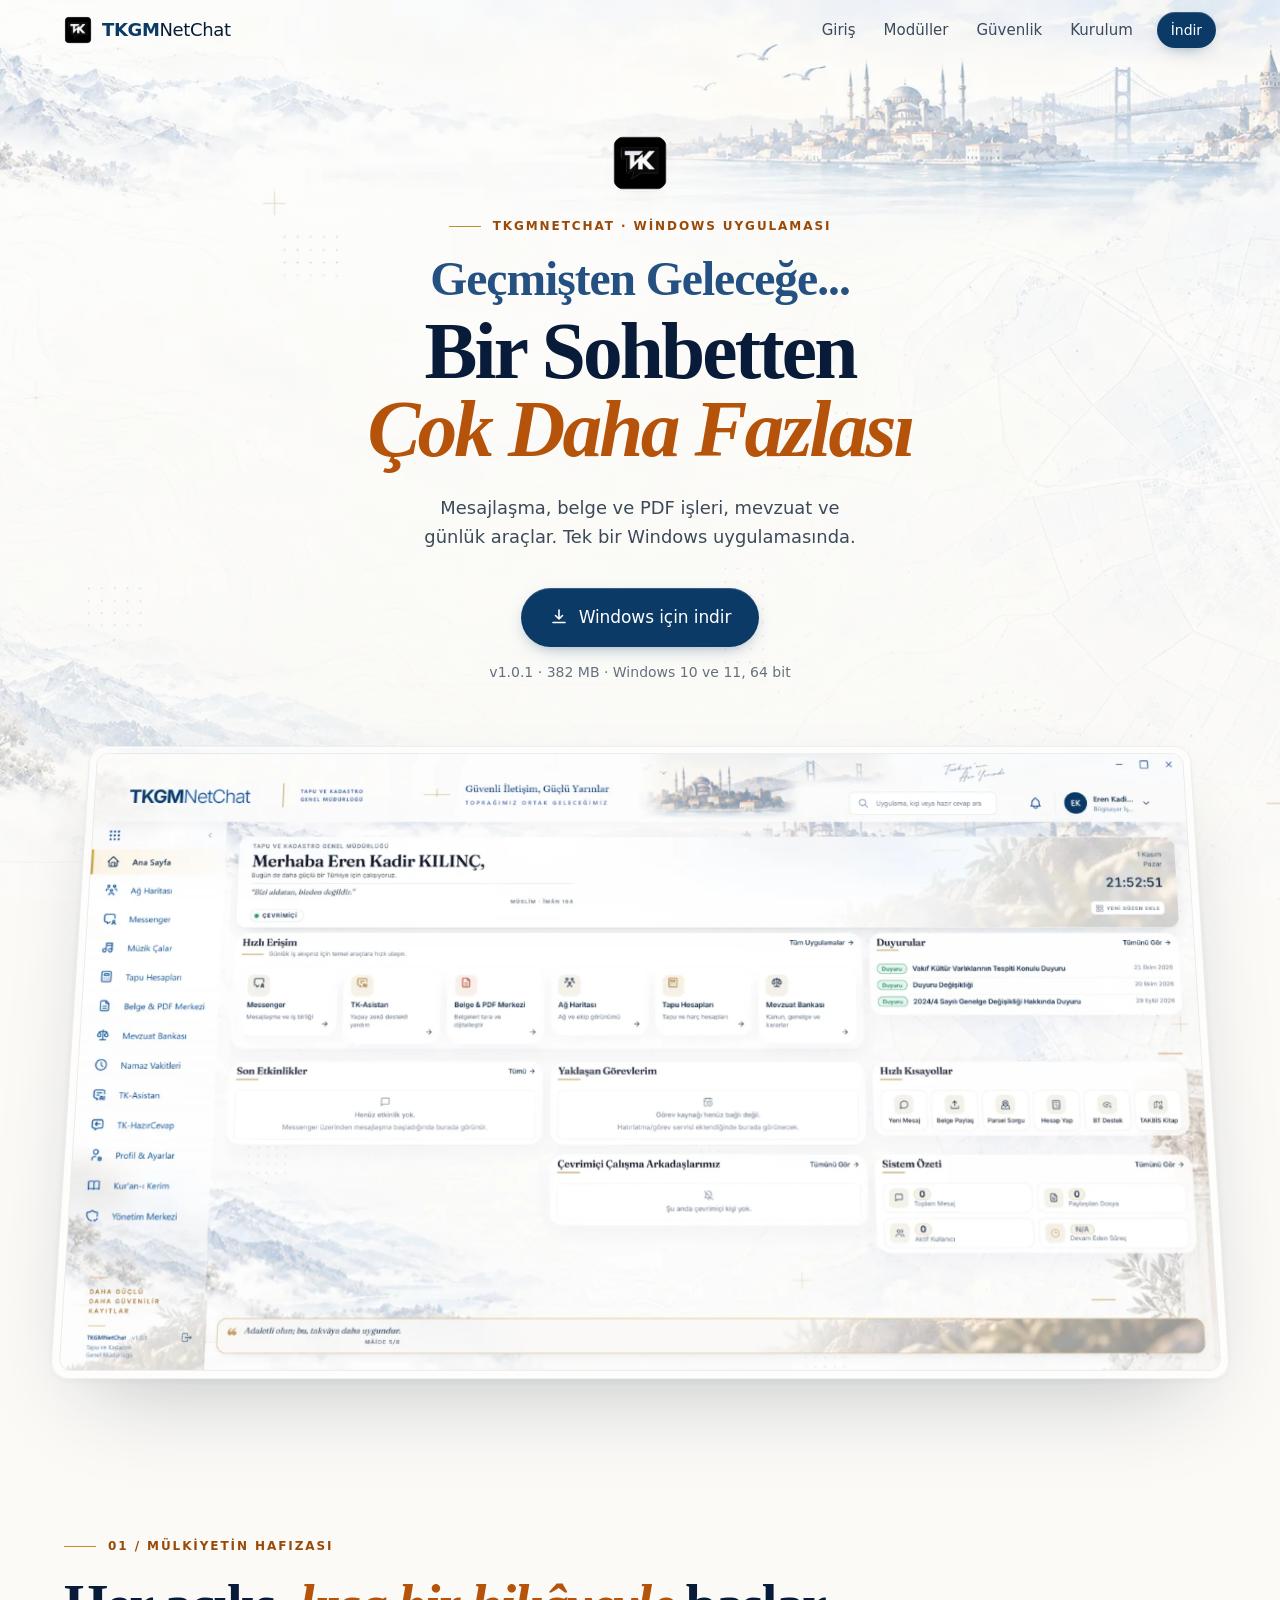
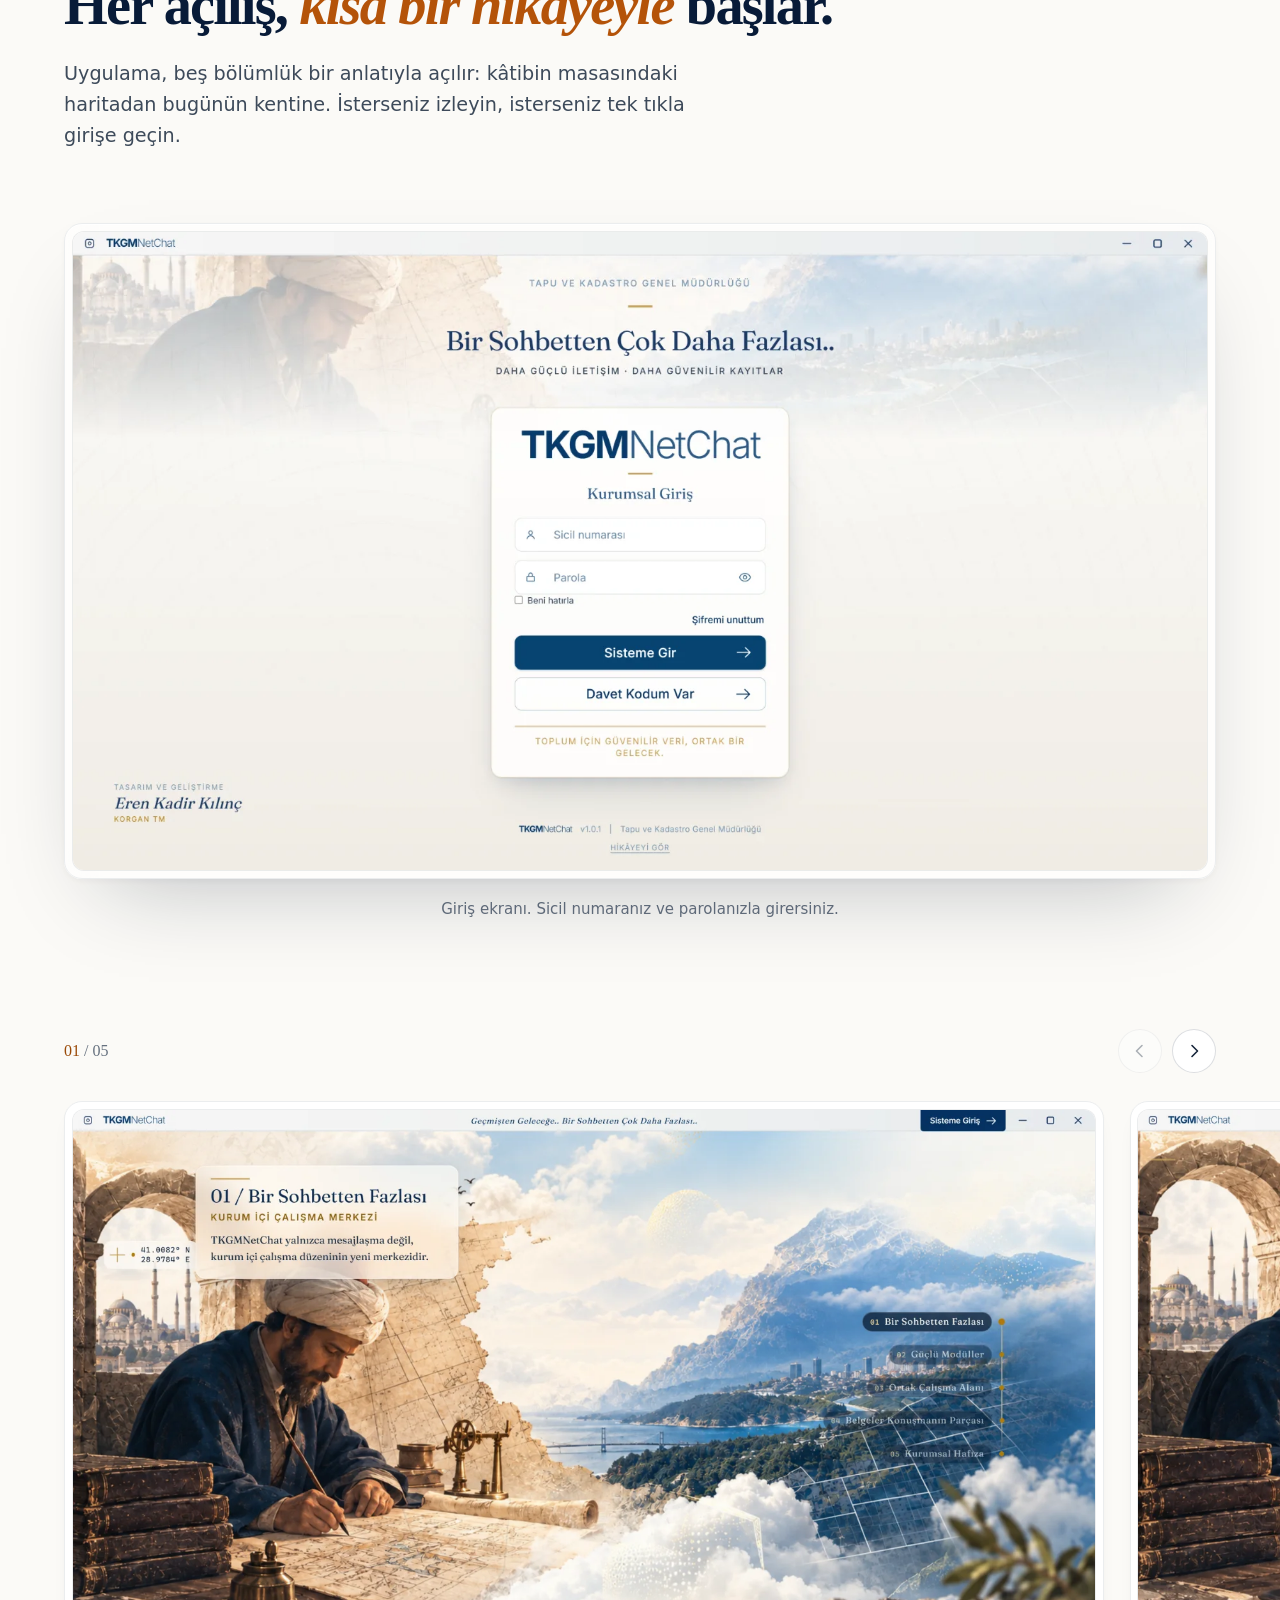
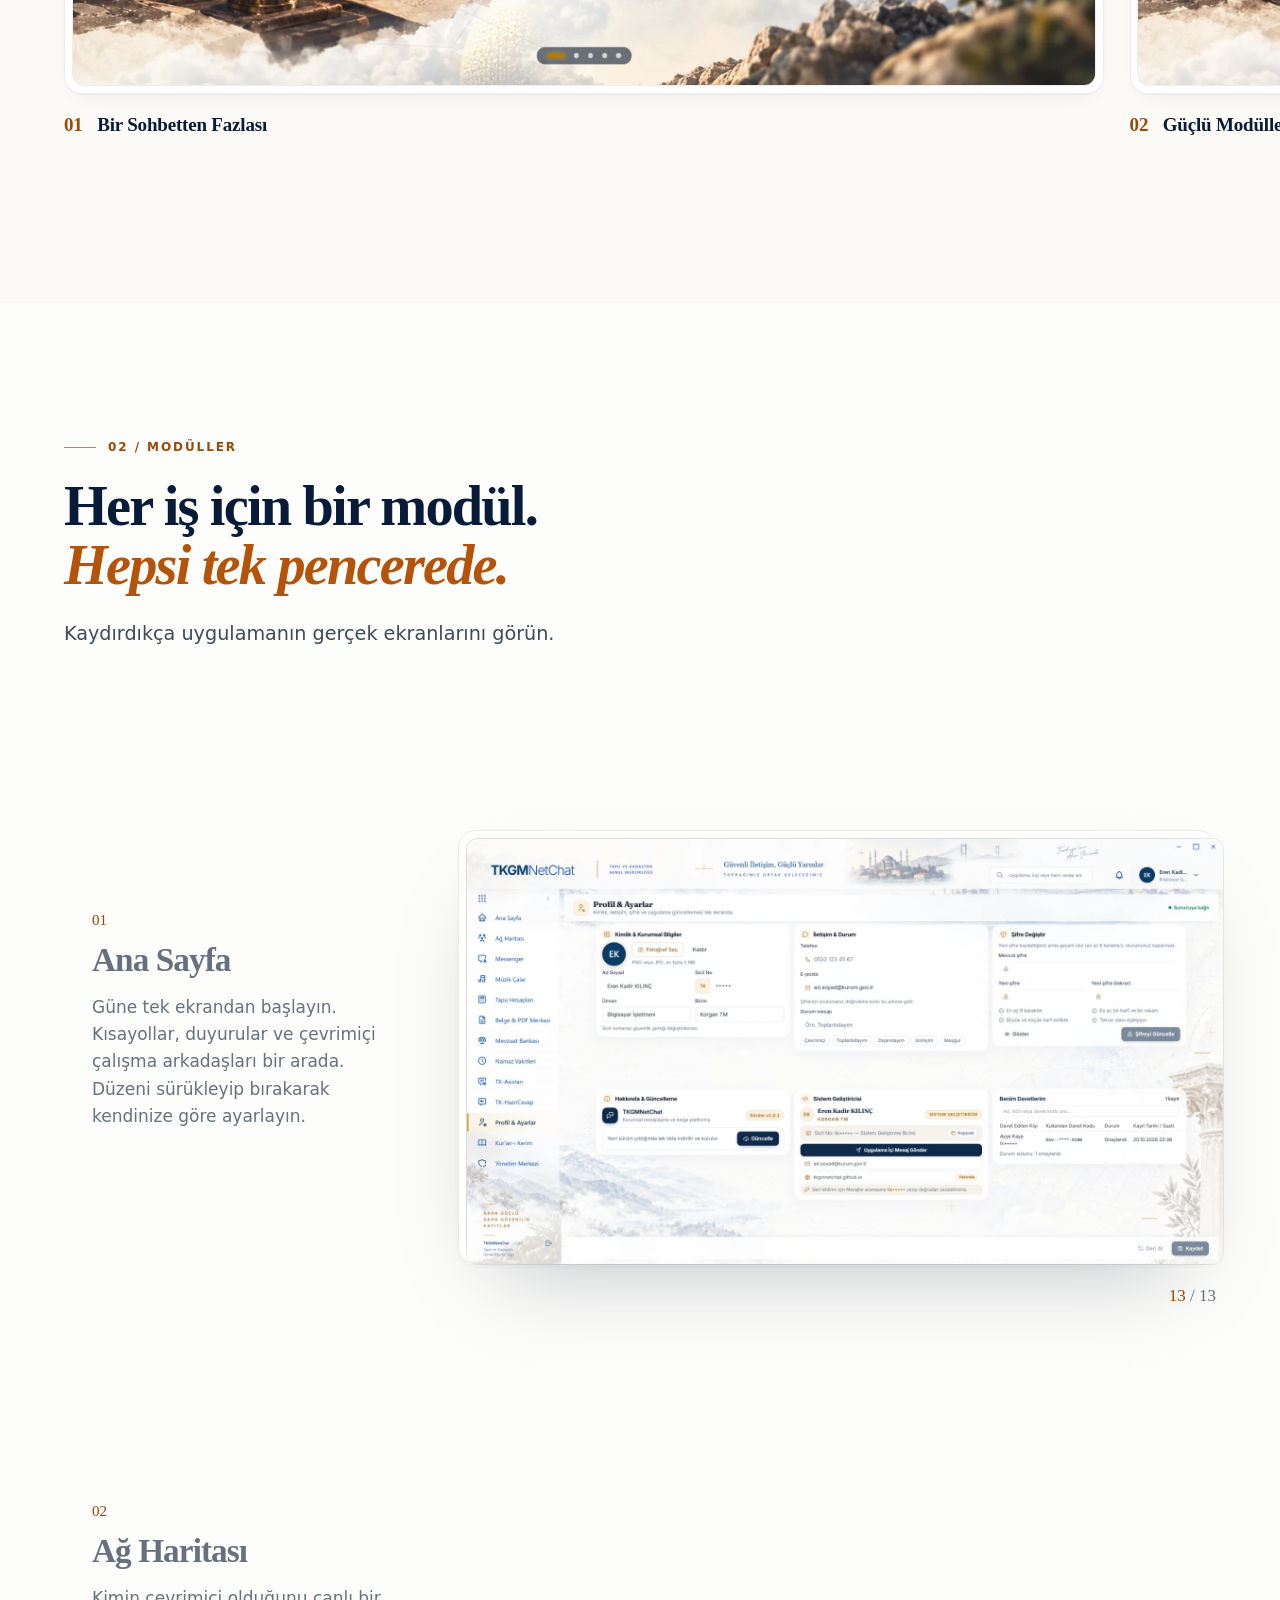
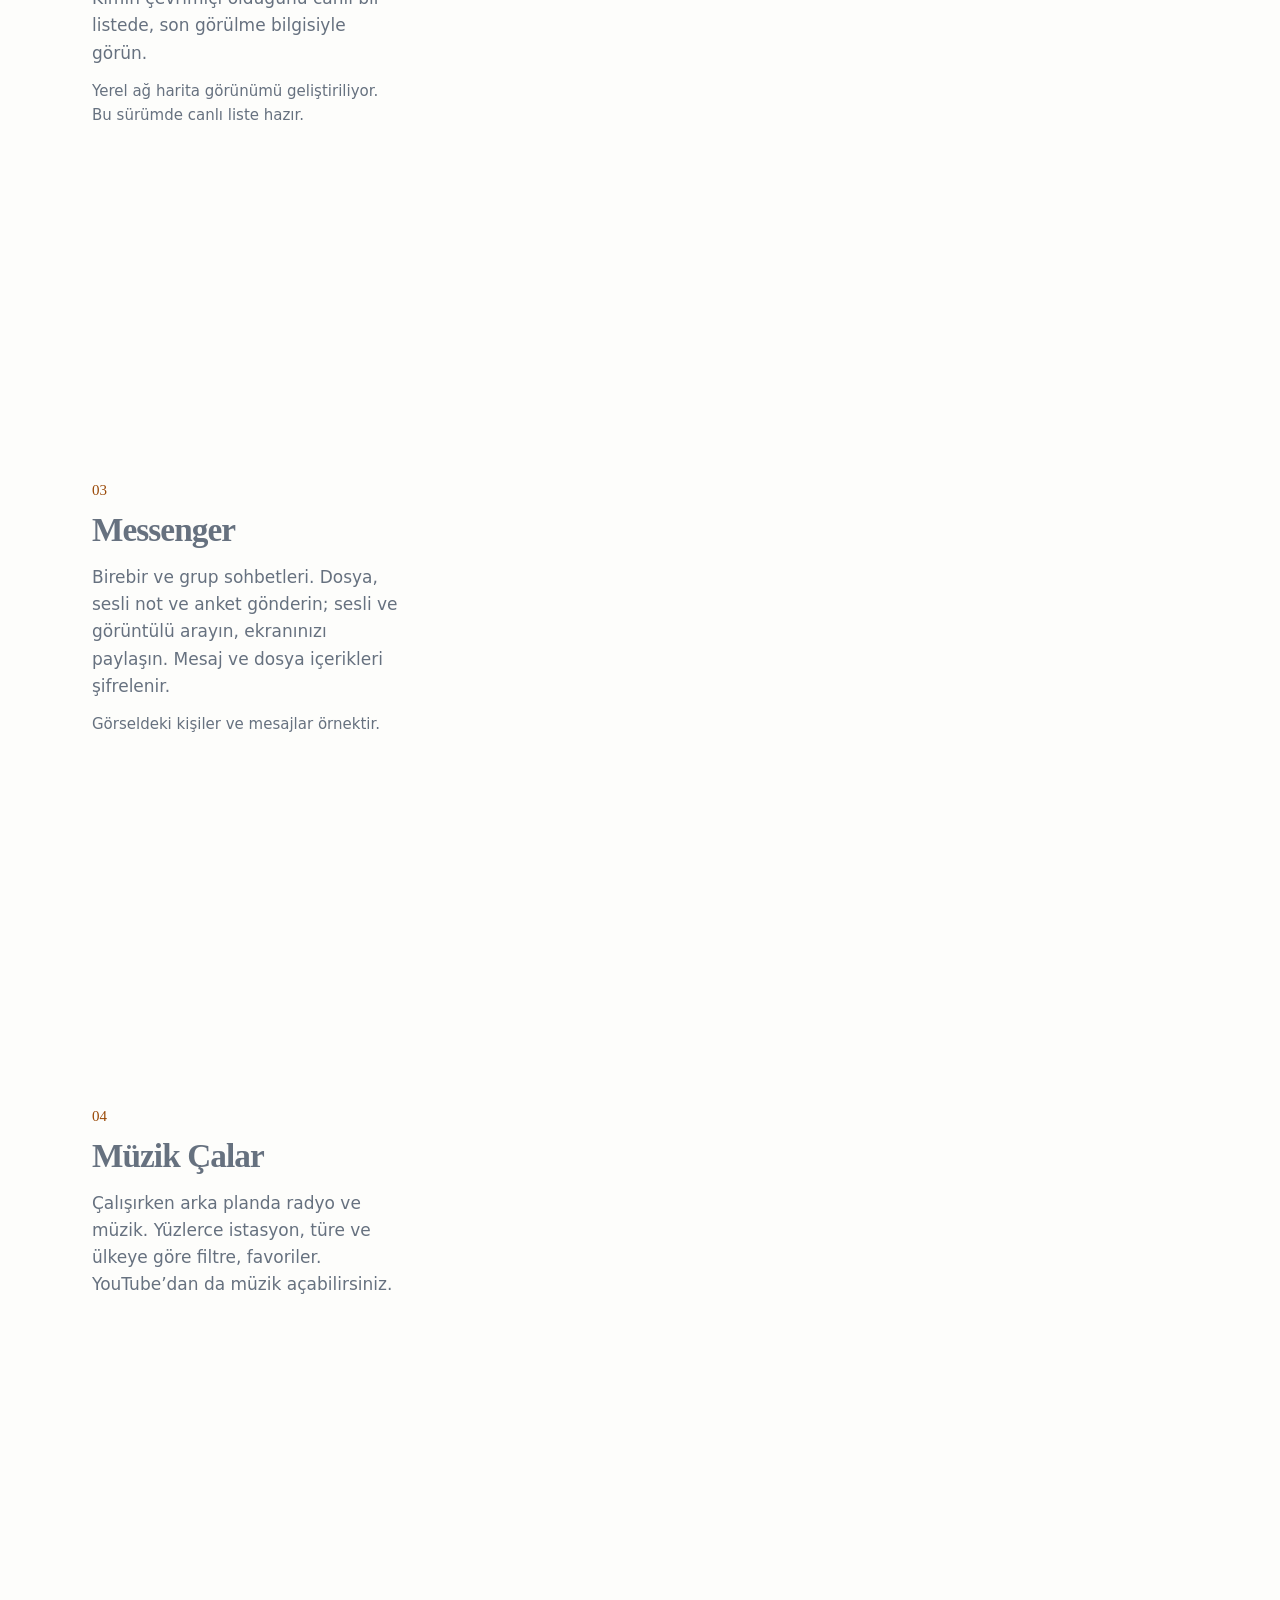
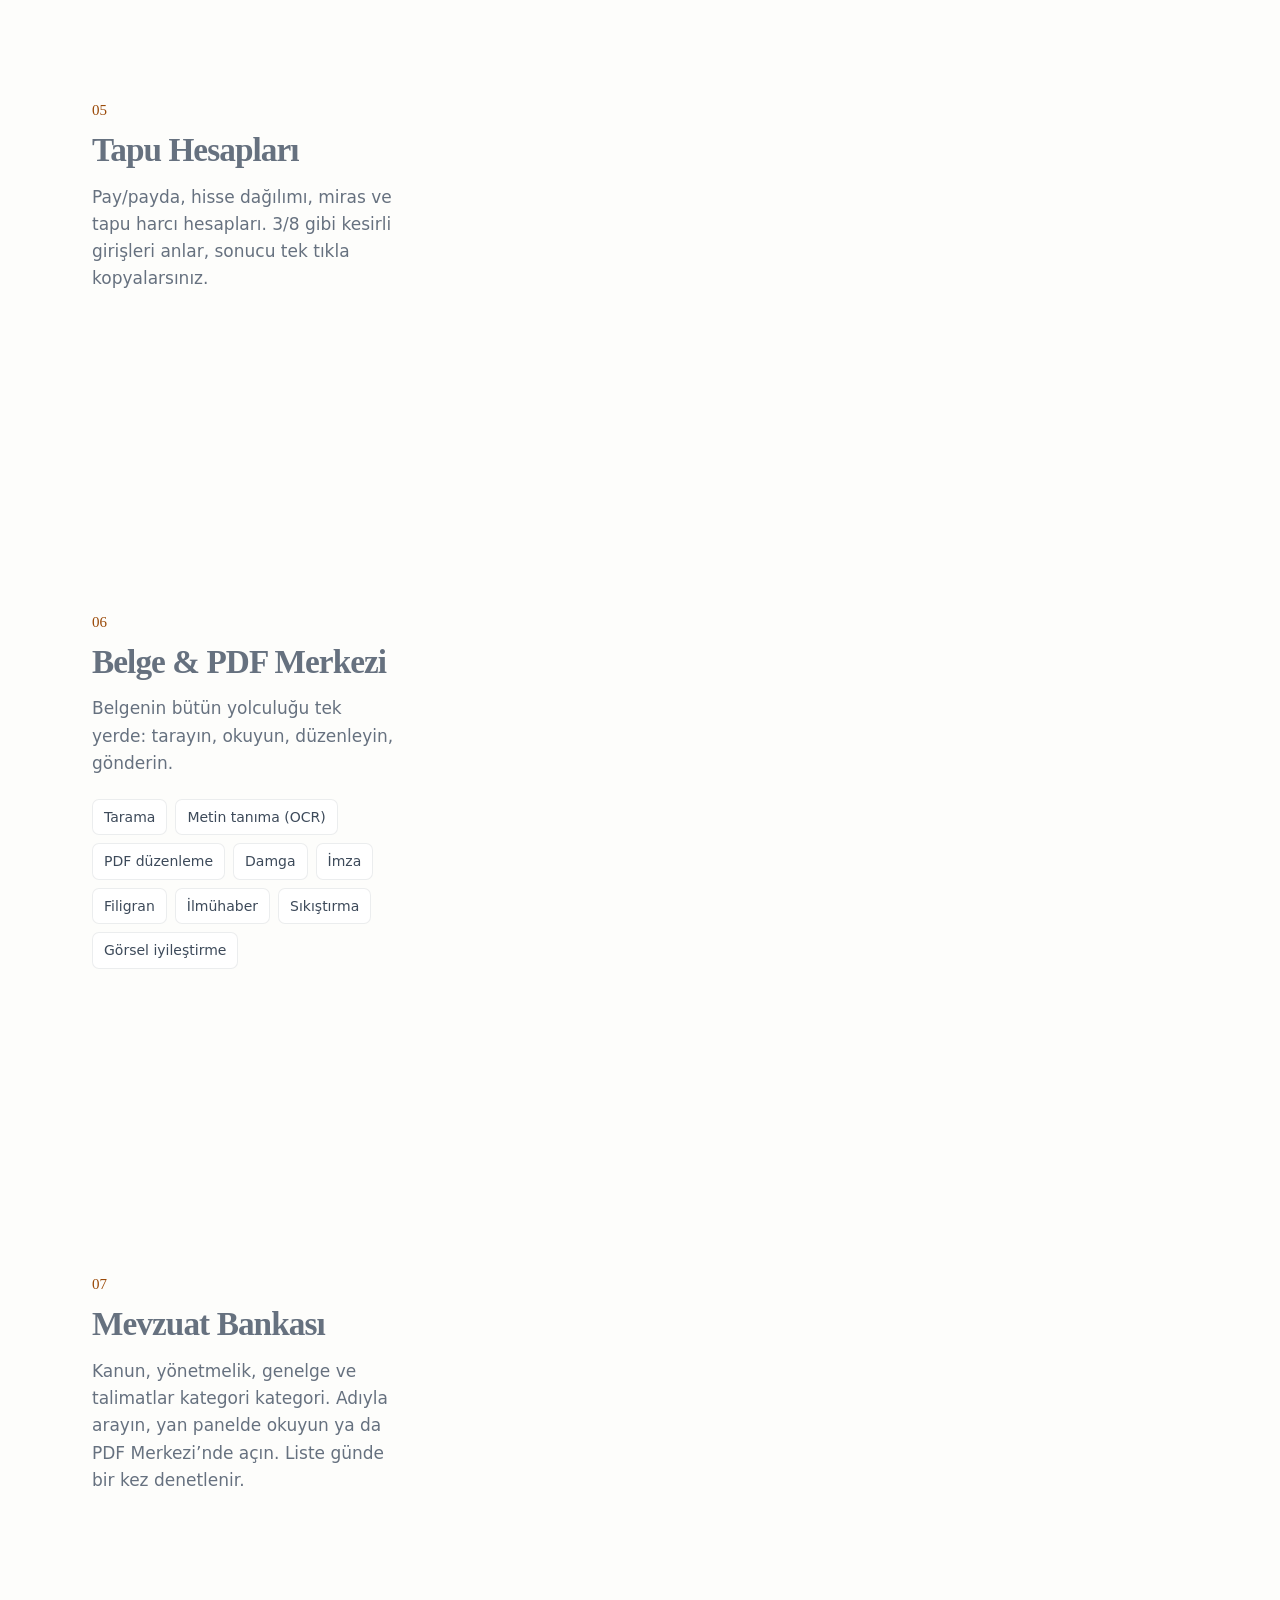
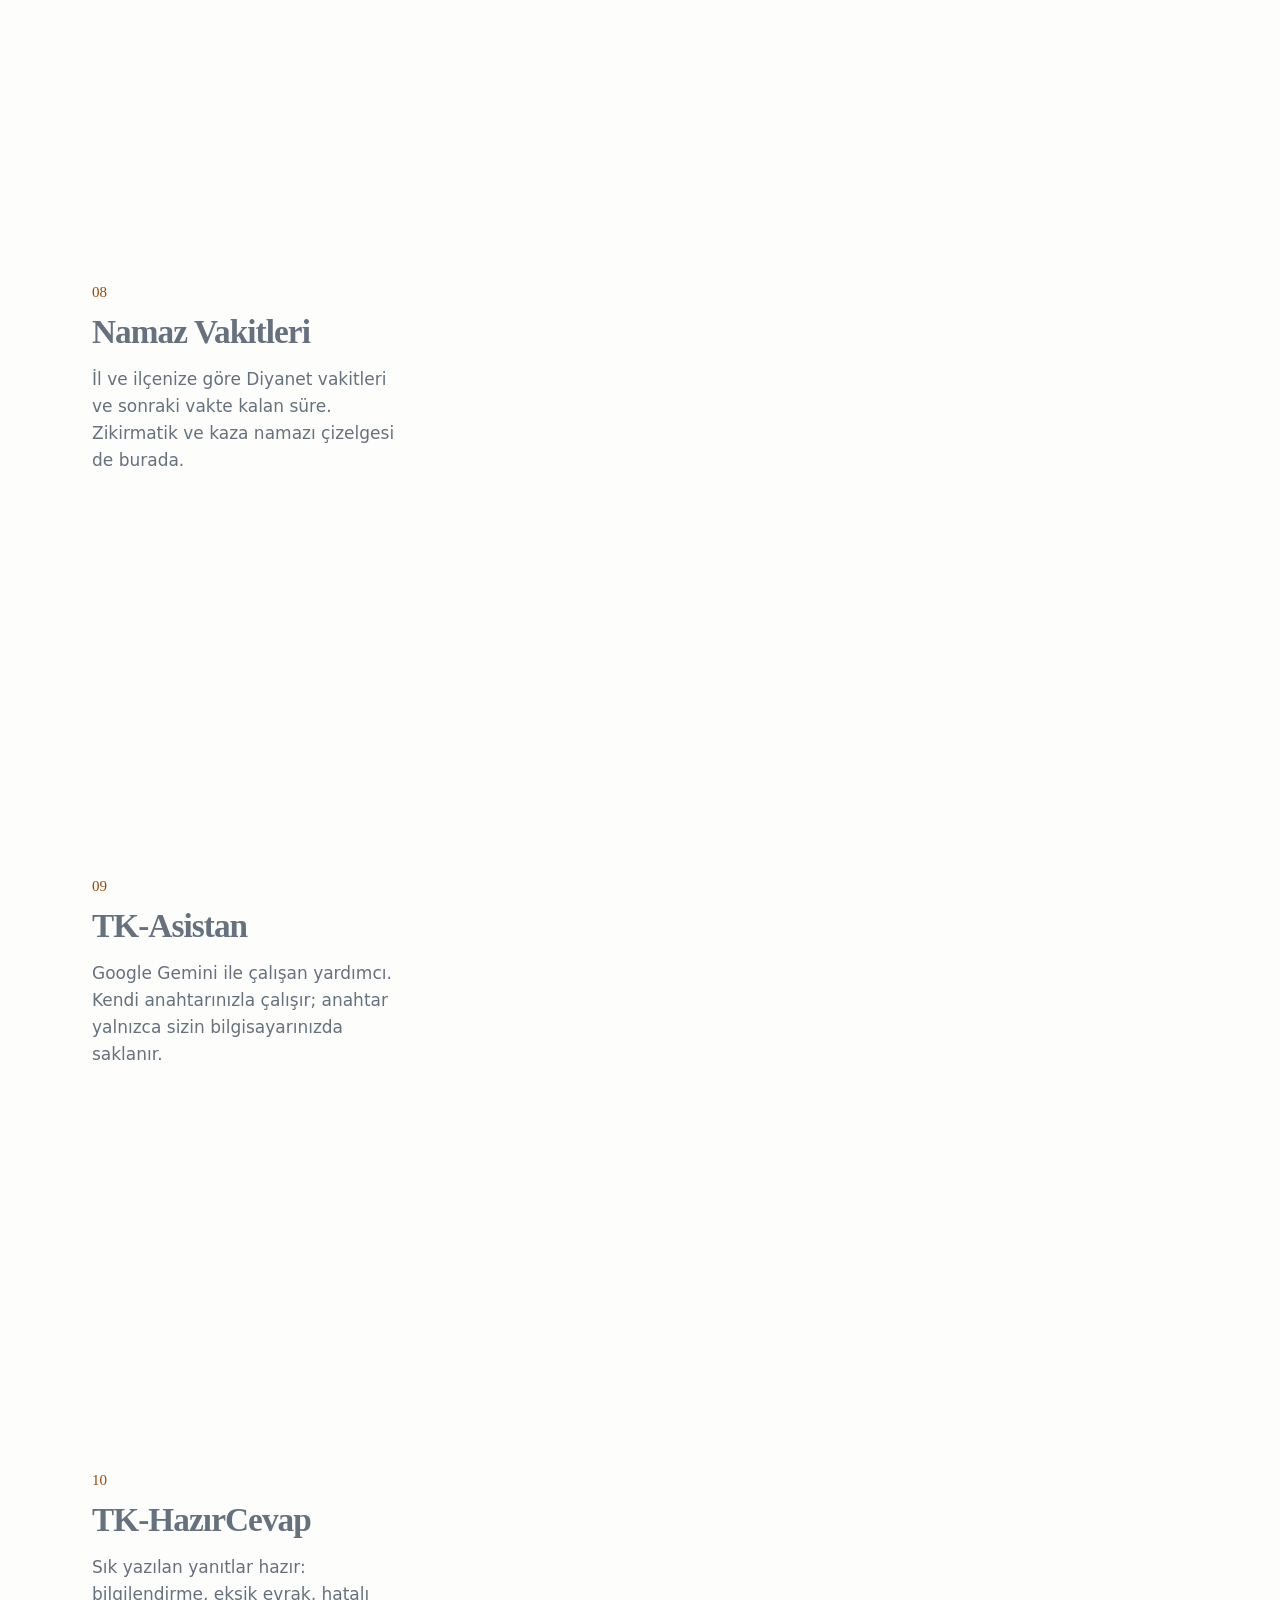
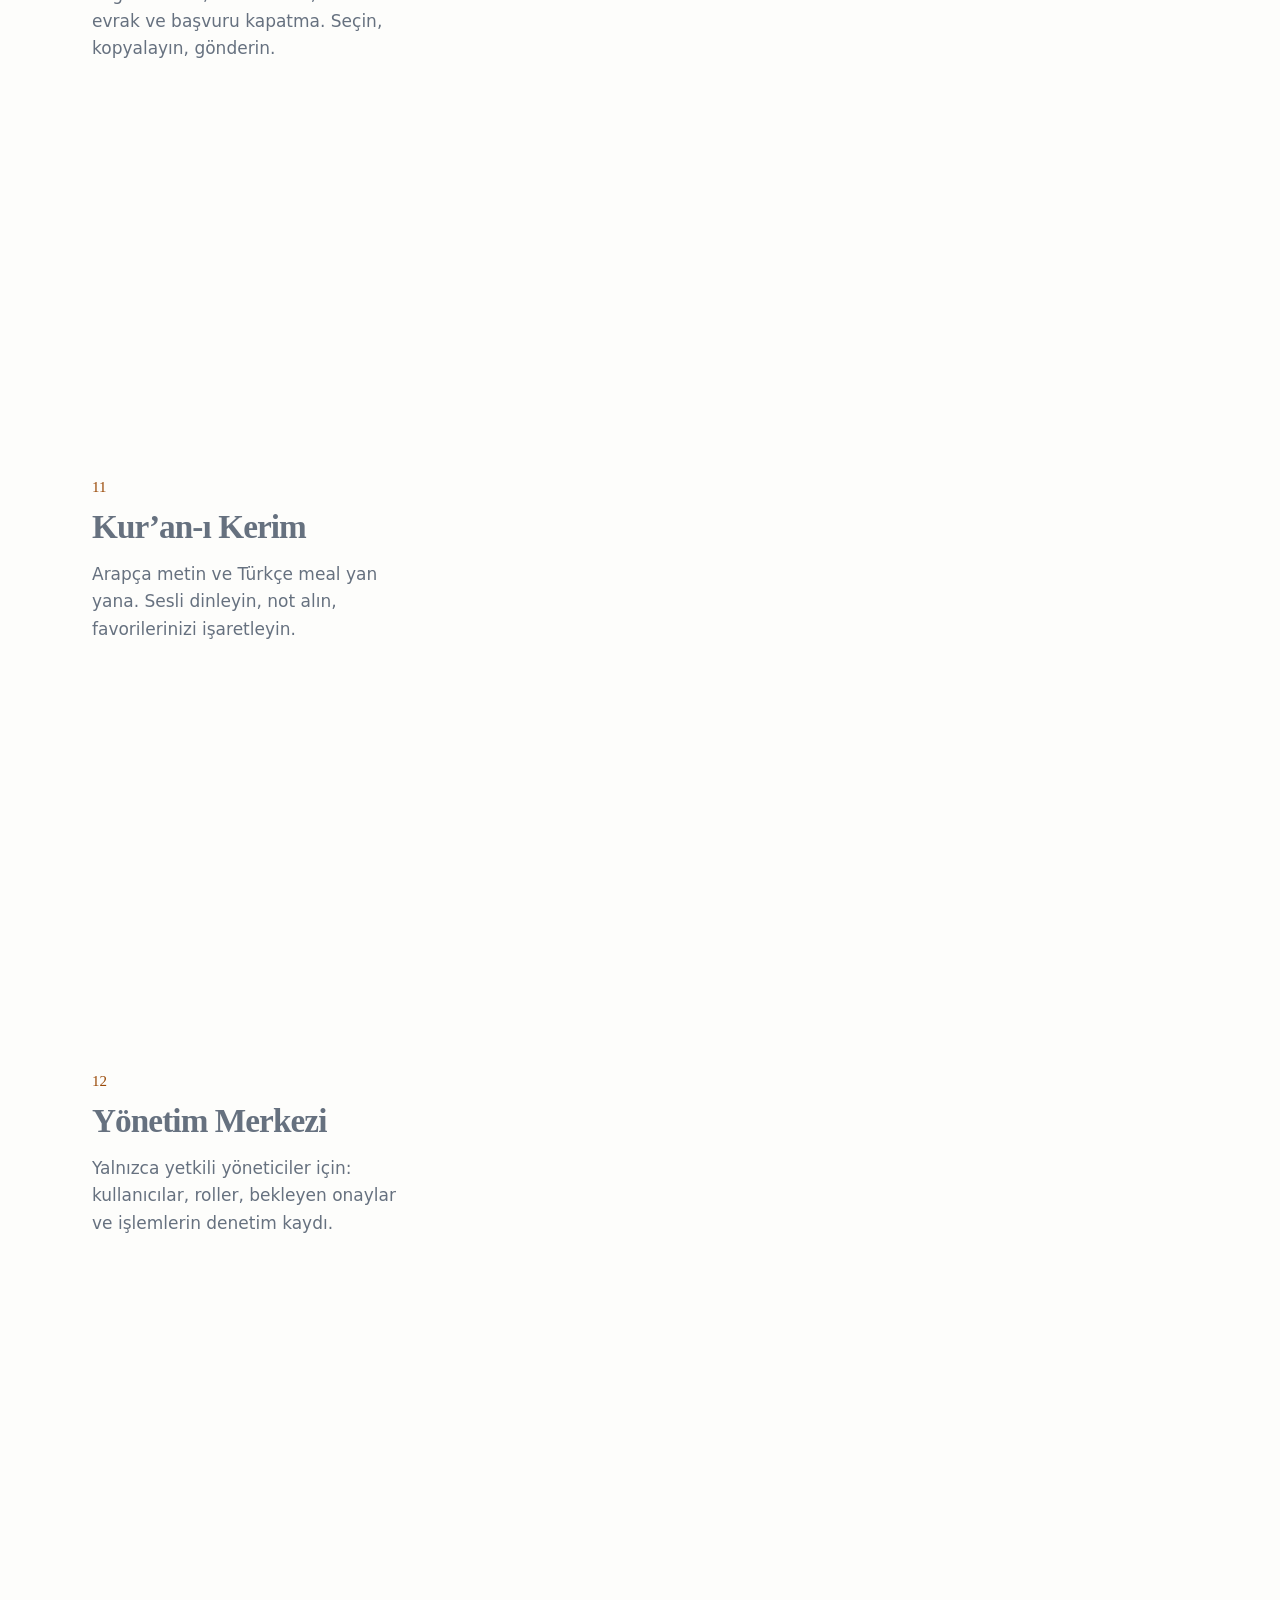
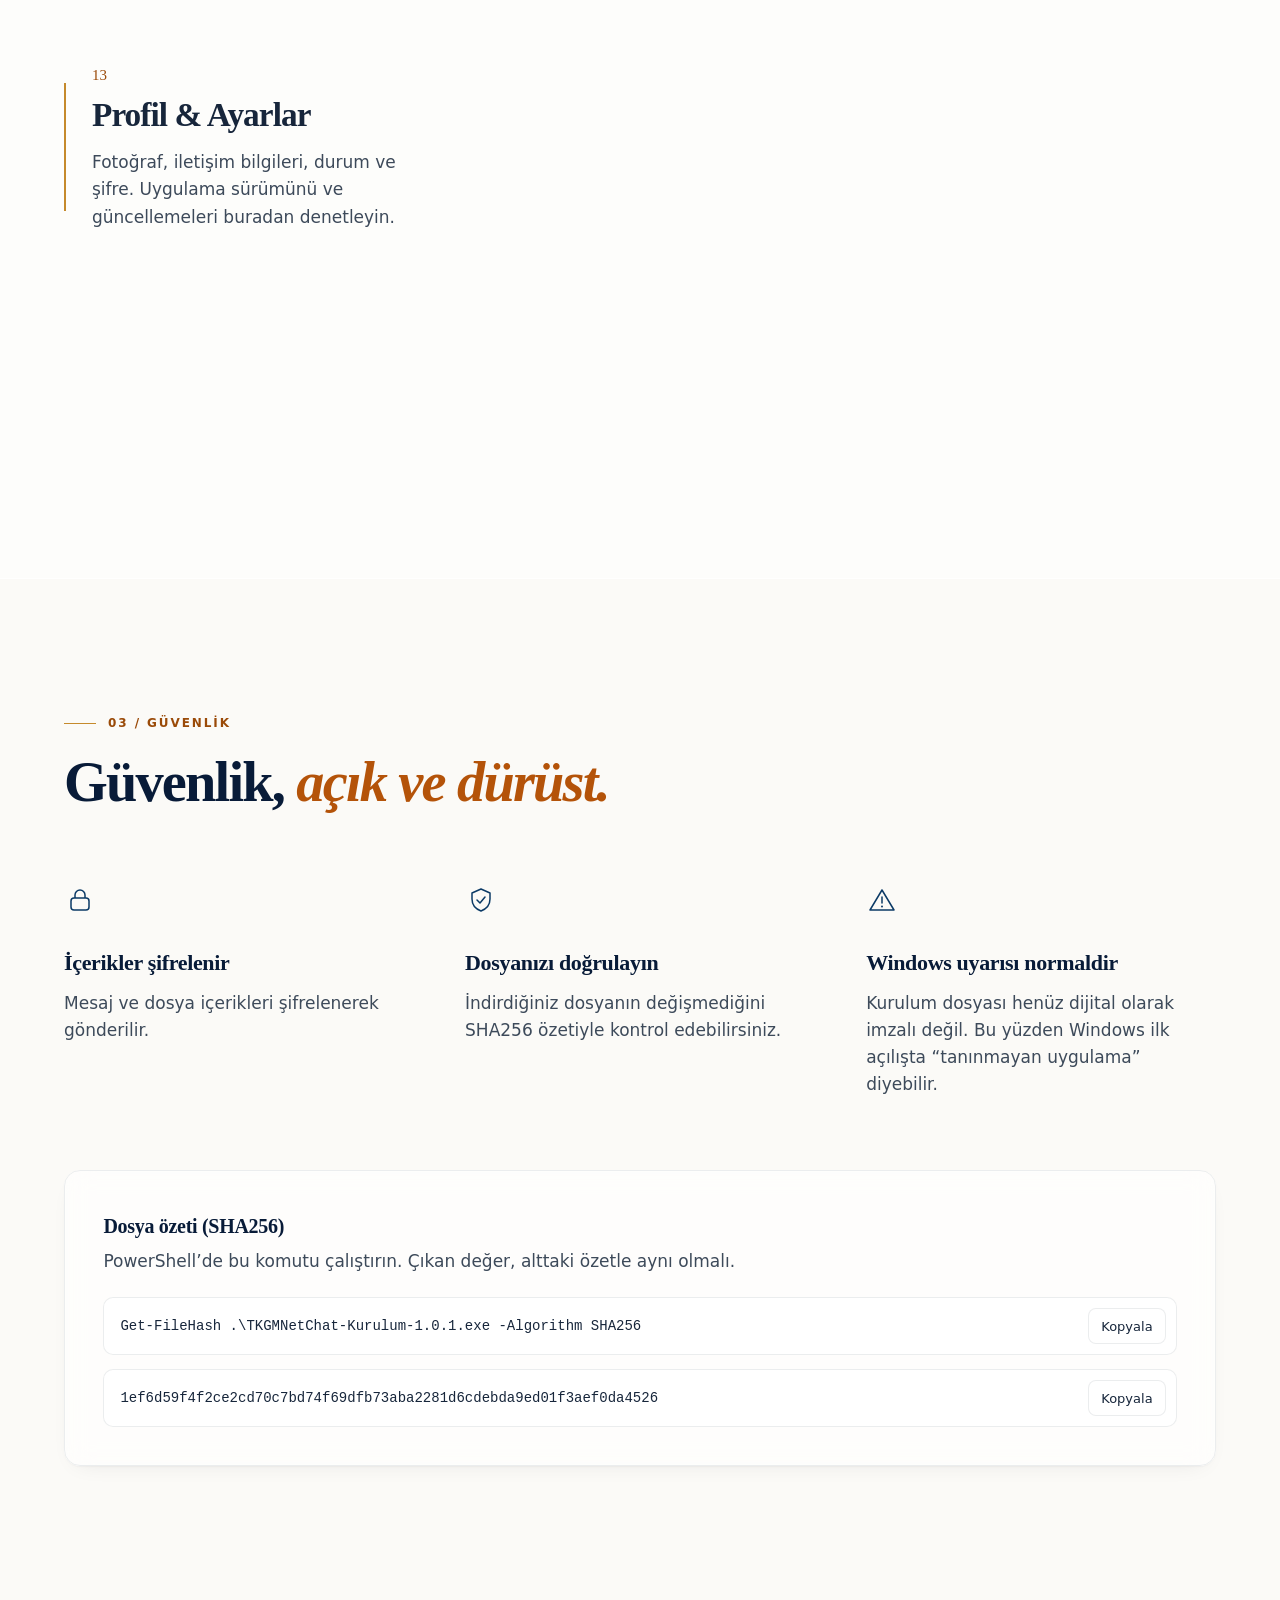
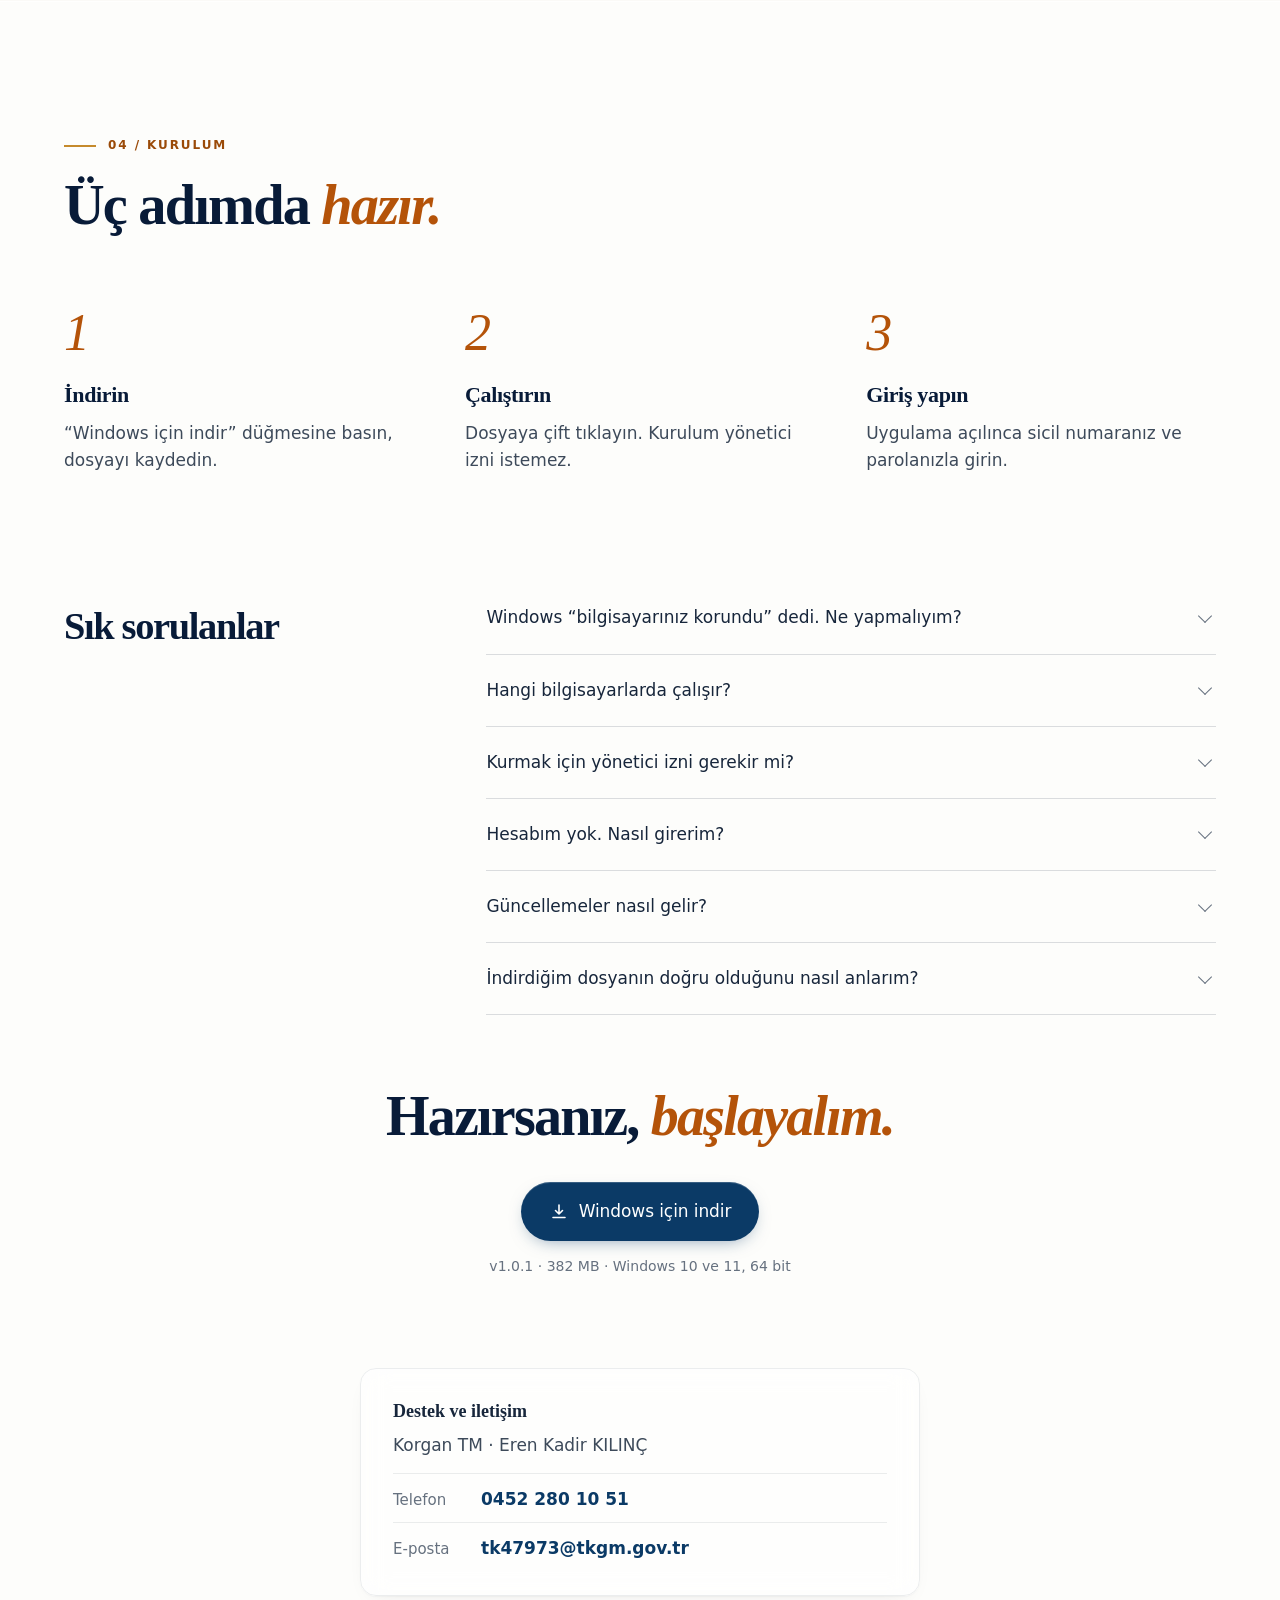
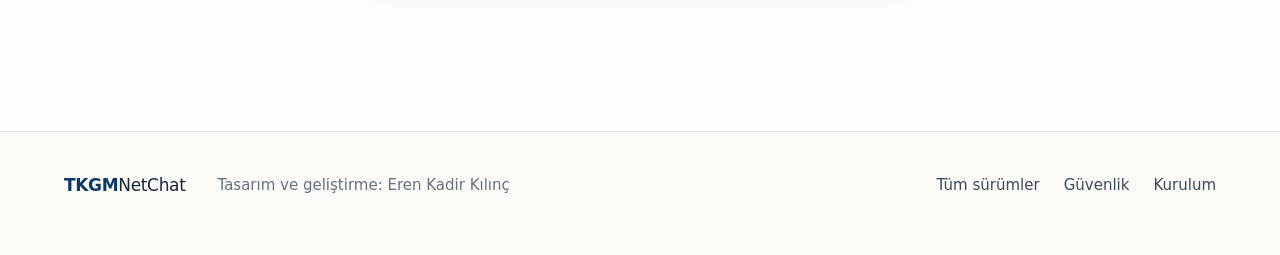
==== index.html @ 40b88f18 "Destek ve iletisim bilgileri eklendi Co-Authored-By: Claude Opus 5.5 <noreply@anthropic.com>" ====
<!doctype html>
<html lang="tr">
<head>
  <meta charset="utf-8">
  <meta name="viewport" content="width=device-width, initial-scale=1">
  <title>TKGMNetChat — Bir Sohbetten Çok Daha Fazlası</title>
  <meta name="description" content="TKGMNetChat: kurum içi mesajlaşma, belge ve PDF işleri, mevzuat ve günlük araçlar tek bir Windows uygulamasında.">
  <meta name="theme-color" content="#fbfaf7">
  <link rel="canonical" href="https://tkgmnetchat.github.io/">
  <link rel="icon" type="image/png" sizes="32x32" href="assets/favicon-32.png">
  <link rel="apple-touch-icon" href="assets/apple-touch-icon.png">
  <meta property="og:type" content="website">
  <meta property="og:locale" content="tr_TR">
  <meta property="og:title" content="TKGMNetChat">
  <meta property="og:description" content="Bir sohbetten çok daha fazlası. Windows için indirin.">
  <meta property="og:image" content="https://tkgmnetchat.github.io/assets/shots/ana-sayfa-1600.webp">
  <link rel="preload" as="image" type="image/webp" href="assets/shots/ana-sayfa-1600.webp" imagesrcset="assets/shots/ana-sayfa-960.webp 960w, assets/shots/ana-sayfa-1600.webp 1600w, assets/shots/ana-sayfa-2400.webp 2400w" imagesizes="(min-width: 1320px) 1240px, 92vw" fetchpriority="high">
  <style>
/* TKGMNetChat tanıtım sitesi v3 — eski sitenin serif yazı dili + Theme B beyaz premium zemin; vurgu: kehribar (yalnız yazı, çizgi, numara; asla dolgu). */


:root {
  --bg: #fbfaf7;
  --bg-tint: rgba(255, 255, 255, 0.5);
  --paper: 251, 250, 247;
  --surface: #ffffff;
  --glass: rgba(255, 255, 255, 0.62);
  --glass-edge: rgba(255, 255, 255, 0.9);
  --ink: #17263b;
  --ink-deep: #081b38;
  --navy-soft: #245181;
  --ink-2: #3d4a5a;
  --ink-3: #66717f;
  --line: rgba(12, 26, 43, 0.08);
  --line-2: rgba(12, 26, 43, 0.14);
  --navy: #0b3a66;
  --navy-press: #082d50;
  --on-navy: #ffffff;
  --gold: #c58a2c;
  --gold-ink: #9a4a08;
  --accent: #b45309;
  --grid-line: rgba(11, 58, 102, 0.07);

  --font-display: 'Iowan Old Style', 'Palatino Linotype', Palatino, Georgia, 'Times New Roman', serif;
  --font-body: -apple-system, BlinkMacSystemFont, 'Segoe UI', system-ui, 'Helvetica Neue', Arial, sans-serif;
  --font-mono: ui-monospace, 'Cascadia Mono', Consolas, monospace;

  --r-window: 18px;
  --r-inner: 11px;
  --r-card: 16px;
  --r-ctl: 10px;

  --shadow-soft: 0 1px 2px rgba(12, 26, 43, 0.04), 0 8px 24px -14px rgba(12, 26, 43, 0.12);
  --shadow-window: 0 1px 0 var(--glass-edge) inset, 0 2px 6px rgba(12, 26, 43, 0.04), 0 40px 90px -40px rgba(12, 26, 43, 0.28);

  --ease-out: cubic-bezier(0.23, 1, 0.32, 1);
  --ease-in-out: cubic-bezier(0.77, 0, 0.175, 1);

  --wrap: 1240px;
  --gutter: clamp(16px, 5vw, 64px);
  --section-y: clamp(104px, 15vh, 200px);
}

*, *::before, *::after { box-sizing: border-box; }
html { -webkit-text-size-adjust: 100%; scroll-behavior: smooth; scroll-padding-top: 80px; }
body {
  margin: 0;
  background: var(--bg);
  color: var(--ink);
  font: 400 1.0625rem/1.6 var(--font-body);
  -webkit-font-smoothing: antialiased;
  text-rendering: optimizeLegibility;
  overflow-x: clip;
}
/* Theme B beyaz premium zemin: görünüme sabit katman; ortası boş kalır, metin üstünde okunur. */
body::before {
  content: ''; position: fixed; inset: 0; z-index: -1; pointer-events: none;
  background:
    linear-gradient(180deg, rgba(var(--paper), 0.28) 0%, rgba(var(--paper), 0.5) 55%, rgba(var(--paper), 0.72) 100%),
    url(assets/zemin-1672.webp) center top / cover no-repeat;
}
@media (max-width: 900px) {
  body::before { background: linear-gradient(180deg, rgba(var(--paper), 0.35), rgba(var(--paper), 0.75)), url(assets/zemin-1100.webp) 62% top / cover no-repeat; }
}
img { display: block; max-width: 100%; height: auto; }
a { color: inherit; }
h1, h2, h3, p { margin: 0; }
:focus-visible { outline: 2px solid var(--gold); outline-offset: 3px; border-radius: 6px; }

.skip { position: absolute; left: 16px; top: -60px; z-index: 100; background: var(--surface); color: var(--ink); padding: 10px 14px; border-radius: var(--r-ctl); box-shadow: var(--shadow-soft); }
.skip:focus { top: 12px; }

.wrap { width: min(100% - 2 * var(--gutter), var(--wrap)); margin-inline: auto; }
.wrap--wide { width: min(100% - 2 * var(--gutter), 1320px); }
/* Dar metin blokları kapsayıcının sol kenarına hizalanır; yalnız satır uzunluğu sınırlanır. */
.narrow > * { max-width: 780px; }

.wordmark { font-family: var(--font-body); font-weight: 300; letter-spacing: -0.02em; color: var(--ink-deep); }
.wordmark b { font-weight: 700; color: var(--navy); }

/* ---------- Nav (yüzen cam katman) ---------- */
.nav { position: fixed; inset: 0 0 auto; z-index: 50; transition: background-color 240ms ease, box-shadow 240ms ease; }
.nav.is-stuck { background: rgba(var(--paper), 0.72); backdrop-filter: blur(18px) saturate(170%); -webkit-backdrop-filter: blur(18px) saturate(170%); box-shadow: 0 1px 0 var(--line); }
.nav__in { width: min(100% - 2 * var(--gutter), var(--wrap)); margin-inline: auto; height: 60px; display: flex; align-items: center; gap: 24px; }
.nav__brand { display: inline-flex; align-items: center; gap: 10px; text-decoration: none; font-size: 1.125rem; }
.nav__brand img { width: 28px; height: 28px; border-radius: 7px; }
.nav__links { display: flex; gap: 28px; margin-left: auto; }
.nav__links a { text-decoration: none; font-size: 0.9375rem; color: var(--ink-2); transition: color 160ms ease; }
.nav__links a:hover { color: var(--ink); }

/* ---------- Düğmeler ---------- */
.btn {
  display: inline-flex; align-items: center; gap: 10px;
  background: var(--navy); color: var(--on-navy);
  text-decoration: none; font-weight: 500; letter-spacing: -0.005em;
  border-radius: 999px; padding: 10px 18px; font-size: 0.9375rem;
  box-shadow: 0 1px 0 rgba(255, 255, 255, 0.18) inset, 0 6px 18px -8px rgba(11, 58, 102, 0.55);
  transition: transform 140ms var(--ease-out), background-color 160ms ease;
}
.btn:active { transform: scale(0.97); background: var(--navy-press); }
.btn--sm { padding: 7px 14px; font-size: 0.875rem; }
.btn--lg { padding: 16px 28px; font-size: 1.0625rem; }
.btn__icon { width: 20px; height: 20px; }
@media (hover: hover) and (pointer: fine) { .btn:hover { background: var(--navy-press); } }

.cta { display: flex; flex-direction: column; align-items: center; gap: 14px; }
.cta__meta { font-size: 0.875rem; color: var(--ink-3); font-variant-numeric: tabular-nums; }

/* ---------- Hero ---------- */
.hero { position: relative; padding-top: clamp(104px, 15vh, 168px); text-align: center; isolation: isolate; }
.hero__mark { width: 56px; height: 56px; margin: 0 auto 26px; border-radius: 16px; box-shadow: var(--shadow-soft); }
.hero .eyebrow { justify-content: center; }
.hero__title { font-family: var(--font-display); font-weight: 600; font-size: clamp(2.75rem, 6.2vw, 5.5rem); line-height: 0.98; letter-spacing: -0.036em; color: var(--ink-deep); }
.hero__title > span { display: block; }
.hero__title-top { margin-bottom: 10px; font-size: 0.6em; letter-spacing: -0.022em; color: var(--navy-soft); }
.hero__title em, .h2 em, .final__title em { font-style: italic; color: var(--accent); }
.hero__sub { margin: 26px auto 36px; max-width: 36rem; color: var(--ink-2); font-size: clamp(1.0625rem, 1.4vw, 1.1875rem); text-wrap: balance; }
.hero__stage { margin-top: clamp(48px, 7vh, 80px); perspective: 1600px; padding-bottom: var(--section-y); }


/* ---------- Pencere çerçevesi (ince cam) ---------- */
.frame {
  margin: 0; padding: clamp(5px, 0.6vw, 9px);
  border-radius: var(--r-window);
  background: var(--glass);
  border: 1px solid var(--glass-edge);
  outline: 1px solid var(--line); outline-offset: -1px;
  backdrop-filter: blur(16px) saturate(160%); -webkit-backdrop-filter: blur(16px) saturate(160%);
  box-shadow: var(--shadow-window);
}
.frame img { width: 100%; aspect-ratio: 16 / 9; object-fit: cover; border-radius: var(--r-inner); box-shadow: 0 0 0 1px var(--line); background: var(--bg-tint); }
.frame--hero { transform-origin: 50% 0; will-change: transform; }
.frame--flat { backdrop-filter: none; -webkit-backdrop-filter: none; background: var(--surface); box-shadow: var(--shadow-soft); }

/* ---------- Bölümler ---------- */
.section { padding-block: var(--section-y); }
.section--tint { background: var(--bg-tint); box-shadow: 0 1px 0 rgba(255, 255, 255, 0.7) inset, 0 -1px 0 rgba(255, 255, 255, 0.7) inset; }
#giris { padding-top: 0; }
.eyebrow { font-size: 0.75rem; font-weight: 700; letter-spacing: 0.16em; text-transform: uppercase; color: var(--gold-ink); margin-bottom: 20px; display: flex; align-items: center; gap: 12px; }
.eyebrow::before { content: ''; width: 32px; height: 1.5px; background: var(--gold); }
.h2 { font-family: var(--font-display); font-weight: 600; font-size: clamp(2.125rem, 4.4vw, 3.75rem); line-height: 1.05; letter-spacing: -0.032em; color: var(--ink-deep); text-wrap: balance; }
.lede { margin-top: 24px; font-size: clamp(1.0625rem, 1.5vw, 1.25rem); color: var(--ink-2); max-width: 40rem; text-wrap: pretty; }
.section .narrow + .wrap { margin-top: clamp(56px, 8vh, 96px); }
.caption { margin-top: 18px; text-align: center; font-size: 0.9375rem; color: var(--ink-3); }

/* ---------- Hikâye şeridi ---------- */
.story { margin-top: clamp(88px, 12vh, 140px); }
.story__head { display: flex; align-items: center; justify-content: space-between; margin-bottom: 24px; }
.story__count { font-family: var(--font-display); font-size: 1rem; color: var(--ink-3); font-variant-numeric: tabular-nums; }
.story__count span { color: var(--gold-ink); }
.story__nav { display: flex; gap: 10px; }
.round { width: 44px; height: 44px; border-radius: 50%; border: 1px solid var(--line-2); background: var(--surface); color: var(--ink); display: grid; place-items: center; cursor: pointer; transition: transform 140ms var(--ease-out), border-color 160ms ease; }
.round svg { width: 20px; height: 20px; }
.round:active { transform: scale(0.94); }
.round:disabled { opacity: 0.35; cursor: default; }
@media (hover: hover) and (pointer: fine) { .round:not(:disabled):hover { border-color: var(--ink-3); } }
.story__track {
  list-style: none; margin: 0; padding: 4px max(var(--gutter), calc((100vw - var(--wrap)) / 2)) 28px;
  display: grid; grid-auto-flow: column; grid-auto-columns: min(84vw, 1040px); gap: clamp(16px, 2vw, 28px);
  overflow-x: auto; scroll-snap-type: x mandatory; scroll-padding-inline: max(var(--gutter), calc((100vw - var(--wrap)) / 2));
  scrollbar-width: none; overscroll-behavior-x: contain;
}
.story__track::-webkit-scrollbar { display: none; }
.story__item { scroll-snap-align: start; }
.story__cap { margin-top: 16px; font-family: var(--font-display); font-weight: 600; color: var(--ink-deep); font-size: 1.1875rem; letter-spacing: -0.01em; }
.story__cap span { color: var(--gold-ink); margin-right: 10px; font-variant-numeric: tabular-nums; }

/* ---------- Modül turu (yapışkan pencere) ---------- */
.tour { display: grid; grid-template-columns: minmax(0, 4fr) minmax(0, 9fr); gap: clamp(32px, 4.5vw, 72px); margin-top: clamp(24px, 4vh, 48px); width: min(100% - 2 * var(--gutter), 1320px); }
.tour__steps { list-style: none; margin: 0; padding: 0; }
/* Etkin adım: metin her zaman okunur (AA); vurgu altın çizgiyle ve koyulaşan renkle verilir. */
.step { position: relative; min-height: 66vh; display: flex; flex-direction: column; justify-content: center; padding: 32px 0 32px 28px; }
.step::before { content: ''; position: absolute; left: 0; top: calc(50% - 64px); height: 128px; width: 2px; background: var(--gold); transform: scaleY(0); transform-origin: 50% 0; transition: transform 520ms var(--ease-out); }
.step.is-active::before { transform: none; }
.step .step__title, .step p:not(.step__no) { color: var(--ink-3); transition: color 300ms ease; }
.step.is-active .step__title { color: var(--ink); }
.step.is-active p:not(.step__no) { color: var(--ink-2); }
.step__no { font-family: var(--font-display); font-size: 0.9375rem; color: var(--gold-ink); font-variant-numeric: tabular-nums; margin-bottom: 10px; }
.step__title { font-family: var(--font-display); font-weight: 600; font-size: clamp(1.75rem, 2.6vw, 2.5rem); letter-spacing: -0.028em; line-height: 1.08; margin-bottom: 16px; }
.step p:not(.step__no) { max-width: 30rem; }
.step__note { margin-top: 12px; font-size: 0.9375rem; color: var(--ink-3) !important; }
.step__shot { display: none; }
.tags { list-style: none; margin: 22px 0 0; padding: 0; display: flex; flex-wrap: wrap; gap: 8px; max-width: 30rem; }
.tags li { font-size: 0.875rem; color: var(--ink-2); padding: 6px 11px; border-radius: 7px; background: var(--surface); border: 1px solid var(--line); }
/* Pencere dikeyde ortalanır: genişlik ≈ %66 kapsayıcı, yükseklik = genişlik × 9/16 (+ çerçeve ve sayaç). */
.tour__stage { position: sticky; top: max(84px, calc(50vh - min(66vw, 860px) * 0.28 - 30px)); align-self: start; height: fit-content; margin-top: 12vh; }
.frame--stage { position: relative; aspect-ratio: auto; }
.frame--stage .layer { position: absolute; inset: clamp(5px, 0.6vw, 9px); opacity: 0; transform: scale(0.985); transition: opacity 420ms ease, transform 640ms var(--ease-out); }
.frame--stage .layer:first-child { position: relative; inset: auto; }
.frame--stage .layer.is-on { opacity: 1; transform: none; }
.tour__index { margin-top: 18px; text-align: right; font-family: var(--font-display); color: var(--ink-3); font-variant-numeric: tabular-nums; }
.tour__index span { color: var(--gold-ink); }

/* ---------- Güven ---------- */
.trust { display: grid; grid-template-columns: repeat(3, minmax(0, 1fr)); gap: clamp(28px, 4vw, 64px); margin-top: clamp(56px, 8vh, 88px); }
.trust__item svg { width: 32px; height: 32px; color: var(--navy); margin-bottom: 20px; }
.trust__item h3 { font-family: var(--font-display); font-weight: 600; font-size: 1.375rem; letter-spacing: -0.015em; color: var(--ink-deep); margin-bottom: 10px; }
.trust__item p { color: var(--ink-2); }
.glass { background: var(--glass); border: 1px solid var(--glass-edge); outline: 1px solid var(--line); outline-offset: -1px; border-radius: var(--r-card); box-shadow: var(--shadow-soft); backdrop-filter: blur(14px) saturate(150%); -webkit-backdrop-filter: blur(14px) saturate(150%); }
.verify { margin-top: clamp(56px, 8vh, 88px); padding: clamp(24px, 3vw, 40px); display: grid; gap: 14px; }
.verify h3 { font-family: var(--font-display); font-weight: 600; color: var(--ink-deep); font-size: 1.25rem; letter-spacing: -0.015em; margin-bottom: 6px; }
.verify p { color: var(--ink-2); }
.verify__text { margin-bottom: 8px; }
.code { display: flex; align-items: center; gap: 12px; background: var(--surface); border: 1px solid var(--line); border-radius: var(--r-ctl); padding: 10px 10px 10px 16px; min-width: 0; }
.code code { font-family: var(--font-mono); font-size: 0.875rem; color: var(--ink); flex: 1; min-width: 0; overflow-wrap: anywhere; }
.copy { flex: none; font: 500 0.8125rem var(--font-body); color: var(--ink); background: var(--bg-tint); border: 1px solid var(--line); border-radius: 8px; padding: 7px 12px; cursor: pointer; min-height: 36px; transition: transform 140ms var(--ease-out); }
.copy:active { transform: scale(0.96); }

/* ---------- Kurulum ---------- */
.steps3 { list-style: none; padding: 0; display: grid; grid-template-columns: repeat(3, minmax(0, 1fr)); gap: clamp(28px, 4vw, 64px); margin-top: clamp(56px, 8vh, 88px); margin-bottom: 0; }
.steps3__no { display: block; font-family: var(--font-display); font-style: italic; font-weight: 400; font-size: 3.25rem; line-height: 1; color: var(--accent); letter-spacing: -0.04em; margin-bottom: 18px; }
.steps3 h3 { font-family: var(--font-display); font-weight: 600; font-size: 1.375rem; letter-spacing: -0.015em; color: var(--ink-deep); margin-bottom: 8px; }
.steps3 p { color: var(--ink-2); }
.faq { margin-top: clamp(88px, 12vh, 140px); }
@media (min-width: 961px) {
  .faq { display: grid; grid-template-columns: minmax(0, 4fr) minmax(0, 8fr); column-gap: clamp(32px, 4.5vw, 72px); align-items: start; }
  .faq > * { max-width: none; grid-column: 2; }
  .faq > .faq__title { grid-column: 1; grid-row: 1 / span 6; padding-top: 14px; }
}
.faq__title { font-family: var(--font-display); font-weight: 600; color: var(--ink-deep); font-size: clamp(1.75rem, 3vw, 2.5rem); letter-spacing: -0.035em; margin-bottom: 20px; }
.faq details { border-bottom: 1px solid var(--line-2); }
.faq summary { list-style: none; cursor: pointer; padding: 22px 40px 22px 0; position: relative; font-weight: 500; font-size: 1.0625rem; }
.faq summary::-webkit-details-marker { display: none; }
.faq summary::after { content: ''; position: absolute; right: 6px; top: 50%; width: 10px; height: 10px; border-right: 1.5px solid var(--ink-3); border-bottom: 1.5px solid var(--ink-3); transform: translateY(-70%) rotate(45deg); transition: transform 200ms var(--ease-out); }
.faq details[open] summary::after { transform: translateY(-30%) rotate(-135deg); }
.faq details p { padding: 0 0 22px; color: var(--ink-2); max-width: 44rem; }
.final { margin-top: clamp(104px, 14vh, 180px); text-align: center; }
.final__title { font-family: var(--font-display); font-weight: 600; font-size: clamp(2rem, 4.4vw, 3.5rem); letter-spacing: -0.032em; color: var(--ink-deep); line-height: 1.05; margin-bottom: 36px; }
.support { max-width: 560px; margin: clamp(72px, 10vh, 112px) auto 0; padding: 28px 32px; text-align: left; }
.support h3 { font-family: var(--font-display); font-weight: 600; font-size: 1.125rem; margin-bottom: 6px; }
.support__who { color: var(--ink-2); margin-bottom: 14px; }
.support__list { list-style: none; margin: 0; padding: 0; display: grid; gap: 4px; }
.support__list li { display: flex; align-items: center; gap: 16px; flex-wrap: wrap; border-top: 1px solid var(--line); padding: 10px 0 2px; }
.support__list span { width: 72px; color: var(--ink-3); font-size: 0.9375rem; }
.support__list a { color: var(--navy); font-weight: 600; text-decoration: none; min-height: 32px; display: inline-flex; align-items: center; overflow-wrap: anywhere; }
@media (hover: hover) and (pointer: fine) { .support__list a:hover { text-decoration: underline; text-underline-offset: 3px; } }

/* ---------- Alt bilgi ---------- */
.foot { padding: 40px 0 56px; border-top: 1px solid var(--line); background: var(--bg); }
.foot__in { display: flex; flex-wrap: wrap; align-items: center; gap: 12px 32px; font-size: 0.9375rem; color: var(--ink-3); }
.foot__in .wordmark { color: var(--ink); font-size: 1.0625rem; }
.foot__in nav { margin-left: auto; display: flex; gap: 24px; }
.foot__in a { text-decoration: none; color: var(--ink-2); }
.foot__in a:hover { color: var(--ink); }

/* ---------- Giriş hareketi (JS varsa) ---------- */
.js .reveal { opacity: 0; transform: translateY(18px); transition: opacity 700ms var(--ease-out), transform 900ms var(--ease-out); transition-delay: var(--d, 0ms); }
.js .reveal.is-in { opacity: 1; transform: none; }

/* ---------- Duyarlı ---------- */
@media (max-width: 960px) {
  /* Telefonda cam bulanıklığı pahalıdır ve arkasında anlamlı içerik yoktur: düz yüzey. */
  .frame { backdrop-filter: none; -webkit-backdrop-filter: none; background: var(--surface); }
  .frame--hero { transform: none !important; will-change: auto; }
  .nav__links { display: none; }
  .nav .btn--sm { margin-left: auto; }
  .tour { display: block; }
  .tour__stage { display: none; }
  .step { min-height: 0; padding: 0; margin-bottom: 88px; }
  .step::before { display: none; }
  .step .step__title { color: var(--ink); }
  .step p:not(.step__no) { color: var(--ink-2); }
  .step__shot { display: block; margin-top: 28px; }
  .trust, .steps3 { grid-template-columns: 1fr; }
  .foot__in nav { margin-left: 0; }
}
@media (max-width: 560px) {
  .hero__mark { width: 52px; height: 52px; margin-bottom: 22px; }
  .btn--lg { padding: 15px 24px; }
  .code { flex-direction: column; align-items: stretch; }
  .copy { align-self: flex-end; }
  .story__track { grid-auto-columns: 86vw; }
  .story__nav { display: none; }
}

/* ---------- Erişilebilirlik tercihleri ---------- */
@media (prefers-reduced-motion: reduce) {
  html { scroll-behavior: auto; }
  .js .reveal { transform: none; transition: opacity 300ms ease; }
  .frame--hero { transform: none !important; }
  .frame--stage .layer { transform: none; transition: opacity 200ms ease; }
  .step::before { transition: none; }
}
@media (prefers-reduced-transparency: reduce) {
  .frame, .glass, .nav.is-stuck { backdrop-filter: none; -webkit-backdrop-filter: none; background: var(--surface); }
}
@media (prefers-contrast: more) {
  :root { --line: rgba(12, 26, 43, 0.3); --line-2: rgba(12, 26, 43, 0.45); --ink-2: #1f2a37; --ink-3: #3d4a5a; }
}
  </style>
  <script>document.documentElement.classList.add('js')</script>
</head>
<body>
  <a class="skip" href="#icerik">İçeriğe geç</a>

  <header class="nav" id="nav">
    <div class="nav__in">
      <a class="nav__brand" href="#ust" aria-label="TKGMNetChat, sayfanın başı">
        <img src="assets/logo-tk.png" alt="" width="28" height="28">
        <span class="wordmark"><b>TKGM</b>NetChat</span>
      </a>
      <nav class="nav__links" aria-label="Sayfa bölümleri">
        <a href="#giris">Giriş</a>
        <a href="#moduller">Modüller</a>
        <a href="#guven">Güvenlik</a>
        <a href="#kurulum">Kurulum</a>
      </nav>
      <a class="btn btn--sm" data-download href="https://github.com/TKGMNetChat/tkgmnetchat.github.io/releases/latest">İndir</a>
    </div>
  </header>

  <main id="icerik">
    <!-- a) HERO -->
    <section class="hero" id="ust" aria-labelledby="hero-title">
      <div class="wrap hero__copy">
        <img class="hero__mark" src="assets/logo-tk.png" alt="" width="72" height="72">
        <p class="eyebrow">TKGMNetChat · Windows uygulaması</p>
        <h1 id="hero-title" class="hero__title">
          <span class="hero__title-top">Geçmişten Geleceğe...</span>
          <span>Bir Sohbetten</span>
          <span><em>Çok Daha Fazlası</em></span>
        </h1>
        <p class="hero__sub">Mesajlaşma, belge ve PDF işleri, mevzuat ve günlük araçlar. Tek bir Windows uygulamasında.</p>
        <div class="cta">
          <a class="btn btn--lg" data-download href="https://github.com/TKGMNetChat/tkgmnetchat.github.io/releases/latest">
            <svg class="btn__icon" viewBox="0 0 20 20" aria-hidden="true"><path d="M10 3v9m0 0-3.5-3.5M10 12l3.5-3.5M4 15.5h12" fill="none" stroke="currentColor" stroke-width="1.6" stroke-linecap="round" stroke-linejoin="round"/></svg>
            Windows için indir
          </a>
          <p class="cta__meta"><span data-version>v1.0.1</span> · <span data-size>382 MB</span> · Windows 10 ve 11, 64 bit</p>
        </div>
      </div>
      <div class="wrap wrap--wide hero__stage">
        <figure class="frame frame--hero" id="hero-frame">
          <img src="assets/shots/ana-sayfa-1600.webp"
               srcset="assets/shots/ana-sayfa-960.webp 960w, assets/shots/ana-sayfa-1600.webp 1600w, assets/shots/ana-sayfa-2400.webp 2400w"
               sizes="(min-width: 1320px) 1240px, 92vw" width="1920" height="1080" fetchpriority="high"
               alt="TKGMNetChat ana sayfası: solda modül menüsü, ortada kısayollar, duyurular ve günün özeti.">
        </figure>
      </div>
    </section>

    <!-- b) GİRİŞ DENEYİMİ -->
    <section class="section" id="giris" aria-labelledby="giris-title">
      <div class="wrap narrow reveal">
        <p class="eyebrow">01 / Mülkiyetin Hafızası</p>
        <h2 id="giris-title" class="h2">Her açılış, <em>kısa bir hikâyeyle</em> başlar.</h2>
        <p class="lede">Uygulama, beş bölümlük bir anlatıyla açılır: kâtibin masasındaki haritadan bugünün kentine. İsterseniz izleyin, isterseniz tek tıkla girişe geçin.</p>
      </div>
      <div class="wrap reveal">
        <figure class="frame">
          <img src="assets/shots/giris-1600.webp"
               srcset="assets/shots/giris-960.webp 960w, assets/shots/giris-1600.webp 1600w, assets/shots/giris-2400.webp 2400w"
               sizes="(min-width: 1320px) 1240px, 92vw" width="1920" height="1080" loading="lazy" decoding="async"
               alt="Kurumsal giriş ekranı: ortada sicil numarası ve parola alanları, Sisteme Gir ve Davet Kodum Var düğmeleri.">
        </figure>
        <p class="caption">Giriş ekranı. Sicil numaranız ve parolanızla girersiniz.</p>
      </div>

      <div class="story" aria-label="Giriş hikâyesinin bölümleri">
        <div class="story__head wrap">
          <p class="story__count" aria-hidden="true"><span id="story-now">01</span> / 05</p>
          <div class="story__nav">
            <button type="button" class="round" data-story="-1" aria-label="Önceki bölüm"><svg viewBox="0 0 20 20" aria-hidden="true"><path d="M12 4.5 6.5 10l5.5 5.5" fill="none" stroke="currentColor" stroke-width="1.6" stroke-linecap="round" stroke-linejoin="round"/></svg></button>
            <button type="button" class="round" data-story="1" aria-label="Sonraki bölüm"><svg viewBox="0 0 20 20" aria-hidden="true"><path d="m8 4.5 5.5 5.5L8 15.5" fill="none" stroke="currentColor" stroke-width="1.6" stroke-linecap="round" stroke-linejoin="round"/></svg></button>
          </div>
        </div>
        <ol class="story__track" id="story-track" tabindex="0" aria-label="Hikâye bölümleri, yatay kaydırılabilir">
          <li class="story__item">
            <figure class="frame frame--flat"><img src="assets/shots/hikaye-1-1600.webp" srcset="assets/shots/hikaye-1-960.webp 960w, assets/shots/hikaye-1-1600.webp 1600w" sizes="(min-width: 1200px) 1040px, 84vw" width="1920" height="1080" loading="lazy" decoding="async" alt="Hikâyenin ilk bölümü: masasında harita çizen bir kâtip, arkada boğaz ve dağlar."></figure>
            <p class="story__cap"><span>01</span> Bir Sohbetten Fazlası</p>
          </li>
          <li class="story__item">
            <figure class="frame frame--flat"><img src="assets/shots/hikaye-2-1600.webp" srcset="assets/shots/hikaye-2-960.webp 960w, assets/shots/hikaye-2-1600.webp 1600w" sizes="(min-width: 1200px) 1040px, 84vw" width="1920" height="1080" loading="lazy" decoding="async" alt="İkinci bölüm, Güçlü Modüller: sahne kente doğru açılır."></figure>
            <p class="story__cap"><span>02</span> Güçlü Modüller</p>
          </li>
          <li class="story__item">
            <figure class="frame frame--flat"><img src="assets/shots/hikaye-3-1600.webp" srcset="assets/shots/hikaye-3-960.webp 960w, assets/shots/hikaye-3-1600.webp 1600w" sizes="(min-width: 1200px) 1040px, 84vw" width="1920" height="1080" loading="lazy" decoding="async" alt="Üçüncü bölüm, Ortak Çalışma Alanı: tarihî harita ile bugünün kenti yan yana."></figure>
            <p class="story__cap"><span>03</span> Ortak Çalışma Alanı</p>
          </li>
          <li class="story__item">
            <figure class="frame frame--flat"><img src="assets/shots/hikaye-4-1600.webp" srcset="assets/shots/hikaye-4-960.webp 960w, assets/shots/hikaye-4-1600.webp 1600w" sizes="(min-width: 1200px) 1040px, 84vw" width="1920" height="1080" loading="lazy" decoding="async" alt="Dördüncü bölüm, Belgeler Konuşmanın Parçası: kentin üzerinde parsel çizgileri."></figure>
            <p class="story__cap"><span>04</span> Belgeler Konuşmanın Parçası</p>
          </li>
          <li class="story__item">
            <figure class="frame frame--flat"><img src="assets/shots/hikaye-5-1600.webp" srcset="assets/shots/hikaye-5-960.webp 960w, assets/shots/hikaye-5-1600.webp 1600w" sizes="(min-width: 1200px) 1040px, 84vw" width="1920" height="1080" loading="lazy" decoding="async" alt="Beşinci bölüm, Kurumsal Hafıza: hikâye giriş ekranına bağlanır."></figure>
            <p class="story__cap"><span>05</span> Kurumsal Hafıza</p>
          </li>
        </ol>
      </div>
    </section>

    <!-- c) MODÜLLER -->
    <section class="section section--tint" id="moduller" aria-labelledby="mod-title">
      <div class="wrap narrow reveal">
        <p class="eyebrow">02 / Modüller</p>
        <h2 id="mod-title" class="h2">Her iş için bir modül. <em>Hepsi tek pencerede.</em></h2>
        <p class="lede">Kaydırdıkça uygulamanın gerçek ekranlarını görün.</p>
      </div>

      <div class="wrap tour">
        <ol class="tour__steps" id="tour-steps">
          <li class="step" data-shot="ana-sayfa" data-alt="Ana sayfa: kısayollar, duyurular ve günün özeti.">
            <p class="step__no">01</p><h3 class="step__title">Ana Sayfa</h3>
            <p>Güne tek ekrandan başlayın. Kısayollar, duyurular ve çevrimiçi çalışma arkadaşları bir arada. Düzeni sürükleyip bırakarak kendinize göre ayarlayın.</p>
            <figure class="frame frame--flat step__shot"><img src="assets/shots/ana-sayfa-960.webp" srcset="assets/shots/ana-sayfa-960.webp 960w, assets/shots/ana-sayfa-1600.webp 1600w" sizes="92vw" width="1920" height="1080" loading="lazy" decoding="async" alt="Ana sayfa: kısayollar, duyurular ve günün özeti."></figure>
          </li>
          <li class="step" data-shot="ag-haritasi" data-alt="Ağ Haritası: yerel ağ görünümü ve Türkiye geneli çevrimiçi kullanıcı listesi. Kişi bilgisi örnekle değiştirildi.">
            <p class="step__no">02</p><h3 class="step__title">Ağ Haritası</h3>
            <p>Kimin çevrimiçi olduğunu canlı bir listede, son görülme bilgisiyle görün.</p>
            <p class="step__note">Yerel ağ harita görünümü geliştiriliyor. Bu sürümde canlı liste hazır.</p>
            <figure class="frame frame--flat step__shot"><img src="assets/shots/ag-haritasi-960.webp" srcset="assets/shots/ag-haritasi-960.webp 960w, assets/shots/ag-haritasi-1600.webp 1600w" sizes="92vw" width="1920" height="1080" loading="lazy" decoding="async" alt="Ağ Haritası: yerel ağ görünümü ve Türkiye geneli çevrimiçi kullanıcı listesi. Kişi bilgisi örnekle değiştirildi."></figure>
          </li>
          <li class="step" data-shot="messenger" data-alt="Messenger: bir sohbet; mesajlar, paylaşılan PDF dosyası ve bir anket, üstte arama düğmeleri.">
            <p class="step__no">03</p><h3 class="step__title">Messenger</h3>
            <p>Birebir ve grup sohbetleri. Dosya, sesli not ve anket gönderin; sesli ve görüntülü arayın, ekranınızı paylaşın. Mesaj ve dosya içerikleri şifrelenir.</p>
            <p class="step__note">Görseldeki kişiler ve mesajlar örnektir.</p>
            <figure class="frame frame--flat step__shot"><img src="assets/shots/messenger-960.webp" srcset="assets/shots/messenger-960.webp 960w, assets/shots/messenger-1600.webp 1600w" sizes="92vw" width="1920" height="1080" loading="lazy" decoding="async" alt="Messenger: bir sohbet; mesajlar, paylaşılan PDF dosyası ve bir anket, üstte arama düğmeleri."></figure>
          </li>
          <li class="step" data-shot="muzik" data-alt="Müzik Çalar: radyo istasyonları, türe göre filtre ve seçili istasyon.">
            <p class="step__no">04</p><h3 class="step__title">Müzik Çalar</h3>
            <p>Çalışırken arka planda radyo ve müzik. Yüzlerce istasyon, türe ve ülkeye göre filtre, favoriler. YouTube’dan da müzik açabilirsiniz.</p>
            <figure class="frame frame--flat step__shot"><img src="assets/shots/muzik-960.webp" srcset="assets/shots/muzik-960.webp 960w, assets/shots/muzik-1600.webp 1600w" sizes="92vw" width="1920" height="1080" loading="lazy" decoding="async" alt="Müzik Çalar: radyo istasyonları, türe göre filtre ve seçili istasyon."></figure>
          </li>
          <li class="step" data-shot="tapu-hesaplari" data-alt="Tapu Hesapları: 3/8 pay hesabı, hisse dağılımı ve taşınmaz özeti.">
            <p class="step__no">05</p><h3 class="step__title">Tapu Hesapları</h3>
            <p>Pay/payda, hisse dağılımı, miras ve tapu harcı hesapları. 3/8 gibi kesirli girişleri anlar, sonucu tek tıkla kopyalarsınız.</p>
            <figure class="frame frame--flat step__shot"><img src="assets/shots/tapu-hesaplari-960.webp" srcset="assets/shots/tapu-hesaplari-960.webp 960w, assets/shots/tapu-hesaplari-1600.webp 1600w" sizes="92vw" width="1920" height="1080" loading="lazy" decoding="async" alt="Tapu Hesapları: 3/8 pay hesabı, hisse dağılımı ve taşınmaz özeti."></figure>
          </li>
          <li class="step" data-shot="belge-pdf" data-alt="Belge ve PDF Merkezi başlangıç ekranı: PDF aç, oluştur, tara, ilmühaber hazırla ve boyut düşür.">
            <p class="step__no">06</p><h3 class="step__title">Belge &amp; PDF Merkezi</h3>
            <p>Belgenin bütün yolculuğu tek yerde: tarayın, okuyun, düzenleyin, gönderin.</p>
            <ul class="tags" aria-label="Belge ve PDF Merkezi yetenekleri">
              <li>Tarama</li><li>Metin tanıma (OCR)</li><li>PDF düzenleme</li><li>Damga</li><li>İmza</li><li>Filigran</li><li>İlmühaber</li><li>Sıkıştırma</li><li>Görsel iyileştirme</li>
            </ul>
            <figure class="frame frame--flat step__shot"><img src="assets/shots/belge-pdf-960.webp" srcset="assets/shots/belge-pdf-960.webp 960w, assets/shots/belge-pdf-1600.webp 1600w" sizes="92vw" width="1920" height="1080" loading="lazy" decoding="async" alt="Belge ve PDF Merkezi başlangıç ekranı: PDF aç, oluştur, tara, ilmühaber hazırla ve boyut düşür."></figure>
          </li>
          <li class="step" data-shot="mevzuat" data-alt="Mevzuat Bankası: kategorilere ayrılmış mevzuat listesi ve arama alanı.">
            <p class="step__no">07</p><h3 class="step__title">Mevzuat Bankası</h3>
            <p>Kanun, yönetmelik, genelge ve talimatlar kategori kategori. Adıyla arayın, yan panelde okuyun ya da PDF Merkezi’nde açın. Liste günde bir kez denetlenir.</p>
            <figure class="frame frame--flat step__shot"><img src="assets/shots/mevzuat-960.webp" srcset="assets/shots/mevzuat-960.webp 960w, assets/shots/mevzuat-1600.webp 1600w" sizes="92vw" width="1920" height="1080" loading="lazy" decoding="async" alt="Mevzuat Bankası: kategorilere ayrılmış mevzuat listesi ve arama alanı."></figure>
          </li>
          <li class="step" data-shot="namaz" data-alt="Namaz Vakitleri: günün vakitleri ve sonraki vakte kalan süre.">
            <p class="step__no">08</p><h3 class="step__title">Namaz Vakitleri</h3>
            <p>İl ve ilçenize göre Diyanet vakitleri ve sonraki vakte kalan süre. Zikirmatik ve kaza namazı çizelgesi de burada.</p>
            <figure class="frame frame--flat step__shot"><img src="assets/shots/namaz-960.webp" srcset="assets/shots/namaz-960.webp 960w, assets/shots/namaz-1600.webp 1600w" sizes="92vw" width="1920" height="1080" loading="lazy" decoding="async" alt="Namaz Vakitleri: günün vakitleri ve sonraki vakte kalan süre."></figure>
          </li>
          <li class="step" data-shot="tk-asistan" data-alt="TK-Asistan bağlantı ekranı: kendi Google anahtarınızla üç adımda bağlanma.">
            <p class="step__no">09</p><h3 class="step__title">TK-Asistan</h3>
            <p>Google Gemini ile çalışan yardımcı. Kendi anahtarınızla çalışır; anahtar yalnızca sizin bilgisayarınızda saklanır.</p>
            <figure class="frame frame--flat step__shot"><img src="assets/shots/tk-asistan-960.webp" srcset="assets/shots/tk-asistan-960.webp 960w, assets/shots/tk-asistan-1600.webp 1600w" sizes="92vw" width="1920" height="1080" loading="lazy" decoding="async" alt="TK-Asistan bağlantı ekranı: kendi Google anahtarınızla üç adımda bağlanma."></figure>
          </li>
          <li class="step" data-shot="hazircevap" data-alt="TK-HazırCevap: kategorilere ayrılmış hazır yanıt şablonları.">
            <p class="step__no">10</p><h3 class="step__title">TK-HazırCevap</h3>
            <p>Sık yazılan yanıtlar hazır: bilgilendirme, eksik evrak, hatalı evrak ve başvuru kapatma. Seçin, kopyalayın, gönderin.</p>
            <figure class="frame frame--flat step__shot"><img src="assets/shots/hazircevap-960.webp" srcset="assets/shots/hazircevap-960.webp 960w, assets/shots/hazircevap-1600.webp 1600w" sizes="92vw" width="1920" height="1080" loading="lazy" decoding="async" alt="TK-HazırCevap: kategorilere ayrılmış hazır yanıt şablonları."></figure>
          </li>
          <li class="step" data-shot="kuran" data-alt="Kur’an-ı Kerim: Arapça metin ve Türkçe meal yan yana.">
            <p class="step__no">11</p><h3 class="step__title">Kur’an-ı Kerim</h3>
            <p>Arapça metin ve Türkçe meal yan yana. Sesli dinleyin, not alın, favorilerinizi işaretleyin.</p>
            <figure class="frame frame--flat step__shot"><img src="assets/shots/kuran-960.webp" srcset="assets/shots/kuran-960.webp 960w, assets/shots/kuran-1600.webp 1600w" sizes="92vw" width="1920" height="1080" loading="lazy" decoding="async" alt="Kur’an-ı Kerim: Arapça metin ve Türkçe meal yan yana."></figure>
          </li>
          <li class="step" data-shot="yonetim" data-alt="Yönetim Merkezi: kullanıcılar, roller ve onaylar ekranı. Kişi bilgileri örnek değerlerle değiştirildi.">
            <p class="step__no">12</p><h3 class="step__title">Yönetim Merkezi</h3>
            <p>Yalnızca yetkili yöneticiler için: kullanıcılar, roller, bekleyen onaylar ve işlemlerin denetim kaydı.</p>
            <figure class="frame frame--flat step__shot"><img src="assets/shots/yonetim-960.webp" srcset="assets/shots/yonetim-960.webp 960w, assets/shots/yonetim-1600.webp 1600w" sizes="92vw" width="1920" height="1080" loading="lazy" decoding="async" alt="Yönetim Merkezi: kullanıcılar, roller ve onaylar ekranı. Kişi bilgileri örnek değerlerle değiştirildi."></figure>
          </li>
          <li class="step" data-shot="profil" data-alt="Profil ve Ayarlar: kimlik, iletişim, şifre ve sürüm bilgisi. Sicil ve e-posta gizlendi.">
            <p class="step__no">13</p><h3 class="step__title">Profil &amp; Ayarlar</h3>
            <p>Fotoğraf, iletişim bilgileri, durum ve şifre. Uygulama sürümünü ve güncellemeleri buradan denetleyin.</p>
            <figure class="frame frame--flat step__shot"><img src="assets/shots/profil-960.webp" srcset="assets/shots/profil-960.webp 960w, assets/shots/profil-1600.webp 1600w" sizes="92vw" width="1920" height="1080" loading="lazy" decoding="async" alt="Profil ve Ayarlar: kimlik, iletişim, şifre ve sürüm bilgisi. Sicil ve e-posta gizlendi."></figure>
          </li>
        </ol>
        <div class="tour__stage" aria-hidden="true">
          <figure class="frame frame--stage" id="tour-frame"></figure>
          <p class="tour__index"><span id="tour-now">01</span> / 13</p>
        </div>
      </div>
    </section>

    <!-- d) GÜVENLİK -->
    <section class="section" id="guven" aria-labelledby="guven-title">
      <div class="wrap narrow reveal">
        <p class="eyebrow">03 / Güvenlik</p>
        <h2 id="guven-title" class="h2">Güvenlik, <em>açık ve dürüst.</em></h2>
      </div>
      <div class="wrap trust">
        <article class="trust__item reveal">
          <svg viewBox="0 0 32 32" aria-hidden="true"><rect x="7" y="14" width="18" height="12" rx="3" fill="none" stroke="currentColor" stroke-width="1.5"/><path d="M11 14v-3a5 5 0 0 1 10 0v3" fill="none" stroke="currentColor" stroke-width="1.5"/></svg>
          <h3>İçerikler şifrelenir</h3>
          <p>Mesaj ve dosya içerikleri şifrelenerek gönderilir.</p>
        </article>
        <article class="trust__item reveal">
          <svg viewBox="0 0 32 32" aria-hidden="true"><path d="M16 5 7 9v6c0 5.5 3.8 10 9 12 5.2-2 9-6.5 9-12V9z" fill="none" stroke="currentColor" stroke-width="1.5" stroke-linejoin="round"/><path d="m12 16 3 3 5-6" fill="none" stroke="currentColor" stroke-width="1.5" stroke-linecap="round" stroke-linejoin="round"/></svg>
          <h3>Dosyanızı doğrulayın</h3>
          <p>İndirdiğiniz dosyanın değişmediğini SHA256 özetiyle kontrol edebilirsiniz.</p>
        </article>
        <article class="trust__item reveal">
          <svg viewBox="0 0 32 32" aria-hidden="true"><path d="M16 6 4 26h24z" fill="none" stroke="currentColor" stroke-width="1.5" stroke-linejoin="round"/><path d="M16 13v6" stroke="currentColor" stroke-width="1.5" stroke-linecap="round"/><circle cx="16" cy="22.5" r="1" fill="currentColor"/></svg>
          <h3>Windows uyarısı normaldir</h3>
          <p>Kurulum dosyası henüz dijital olarak imzalı değil. Bu yüzden Windows ilk açılışta “tanınmayan uygulama” diyebilir.</p>
        </article>
      </div>
      <div class="wrap reveal">
        <div class="verify glass">
          <div class="verify__text">
            <h3>Dosya özeti (SHA256)</h3>
            <p>PowerShell’de bu komutu çalıştırın. Çıkan değer, alttaki özetle aynı olmalı.</p>
          </div>
          <div class="code"><code id="cmd">Get-FileHash .\TKGMNetChat-Kurulum-1.0.1.exe -Algorithm SHA256</code><button type="button" class="copy" data-copy="#cmd">Kopyala</button></div>
          <div class="code"><code id="hash" class="hash">1ef6d59f4f2ce2cd70c7bd74f69dfb73aba2281d6cdebda9ed01f3aef0da4526</code><button type="button" class="copy" data-copy="#hash">Kopyala</button></div>
        </div>
      </div>
    </section>

    <!-- e) KURULUM -->
    <section class="section section--tint" id="kurulum" aria-labelledby="kur-title">
      <div class="wrap narrow reveal">
        <p class="eyebrow">04 / Kurulum</p>
        <h2 id="kur-title" class="h2">Üç adımda <em>hazır.</em></h2>
      </div>
      <ol class="wrap steps3">
        <li class="reveal"><span class="steps3__no">1</span><h3>İndirin</h3><p>“Windows için indir” düğmesine basın, dosyayı kaydedin.</p></li>
        <li class="reveal"><span class="steps3__no">2</span><h3>Çalıştırın</h3><p>Dosyaya çift tıklayın. Kurulum yönetici izni istemez.</p></li>
        <li class="reveal"><span class="steps3__no">3</span><h3>Giriş yapın</h3><p>Uygulama açılınca sicil numaranız ve parolanızla girin.</p></li>
      </ol>

      <div class="wrap narrow faq reveal">
        <h3 class="faq__title">Sık sorulanlar</h3>
        <details>
          <summary>Windows “bilgisayarınız korundu” dedi. Ne yapmalıyım?</summary>
          <p>Uyarıdaki <strong>Ek bilgi</strong> (bazı sürümlerde “Daha fazla bilgi”) bağlantısına, ardından <strong>Yine de çalıştır</strong> düğmesine basın. Uyarı, dosya henüz imzalı olmadığı için çıkar. Emin olmak için önce dosya özetini kontrol edin.</p>
        </details>
        <details>
          <summary>Hangi bilgisayarlarda çalışır?</summary>
          <p>Windows 10 ve Windows 11, 64 bit.</p>
        </details>
        <details>
          <summary>Kurmak için yönetici izni gerekir mi?</summary>
          <p>Hayır. Uygulama yalnızca sizin kullanıcı klasörünüze kurulur. Kurum bilgisayarına kurmadan önce BT biriminize haber vermenizi öneririz.</p>
        </details>
        <details>
          <summary>Hesabım yok. Nasıl girerim?</summary>
          <p>Giriş ekranındaki <strong>Davet Kodum Var</strong> düğmesiyle, size verilen davet koduyla hesabınızı oluşturabilirsiniz.</p>
        </details>
        <details>
          <summary>Güncellemeler nasıl gelir?</summary>
          <p>Uygulama yeni sürümü kendisi denetler ve indirir. Kurulum için onayınızı ister. Profil &amp; Ayarlar’dan elle de denetleyebilirsiniz.</p>
        </details>
        <details>
          <summary>İndirdiğim dosyanın doğru olduğunu nasıl anlarım?</summary>
          <p>Güvenlik bölümündeki komutla dosyanın SHA256 özetini alın ve sayfadaki değerle karşılaştırın. Aynıysa dosya değişmemiştir.</p>
        </details>
      </div>

      <div class="wrap final reveal">
        <h2 class="final__title">Hazırsanız, <em>başlayalım.</em></h2>
        <div class="cta">
          <a class="btn btn--lg" data-download href="https://github.com/TKGMNetChat/tkgmnetchat.github.io/releases/latest">
            <svg class="btn__icon" viewBox="0 0 20 20" aria-hidden="true"><path d="M10 3v9m0 0-3.5-3.5M10 12l3.5-3.5M4 15.5h12" fill="none" stroke="currentColor" stroke-width="1.6" stroke-linecap="round" stroke-linejoin="round"/></svg>
            Windows için indir
          </a>
          <p class="cta__meta"><span data-version>v1.0.1</span> · <span data-size>382 MB</span> · Windows 10 ve 11, 64 bit</p>
        </div>
        <div class="support glass">
          <h3>Destek ve iletişim</h3>
          <p class="support__who">Korgan TM · Eren Kadir KILINÇ</p>
          <ul class="support__list">
            <li><span>Telefon</span><a href="tel:+904522801051">0452 280 10 51</a></li>
            <li><span>E-posta</span><a href="mailto:tk47973@tkgm.gov.tr">tk47973@tkgm.gov.tr</a></li>
          </ul>
        </div>
      </div>
    </section>
  </main>

  <footer class="foot">
    <div class="wrap foot__in">
      <span class="wordmark"><b>TKGM</b>NetChat</span>
      <p>Tasarım ve geliştirme: Eren Kadir Kılınç</p>
      <nav aria-label="Alt bağlantılar">
        <a href="https://github.com/TKGMNetChat/tkgmnetchat.github.io/releases">Tüm sürümler</a>
        <a href="#guven">Güvenlik</a>
        <a href="#kurulum">Kurulum</a>
      </nav>
    </div>
  </footer>

  <script src="app.js" defer></script>
</body>
</html>
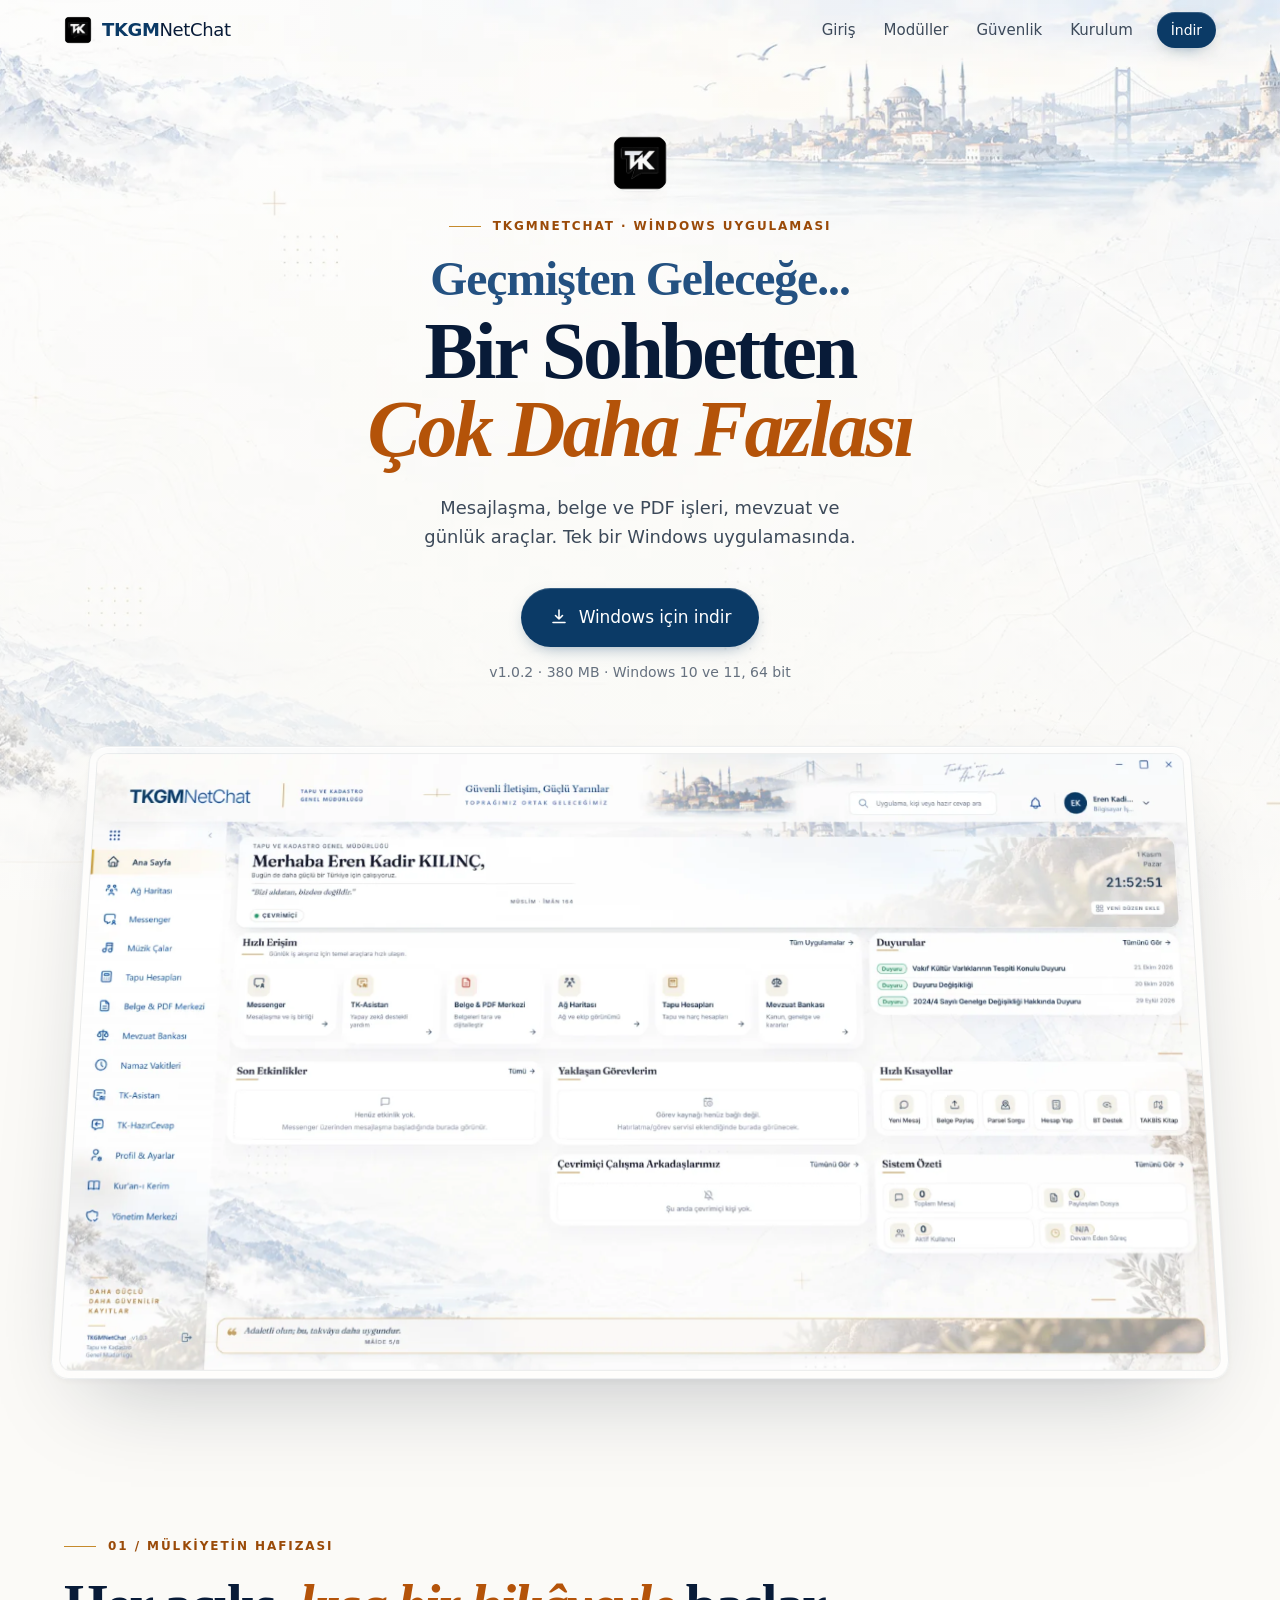
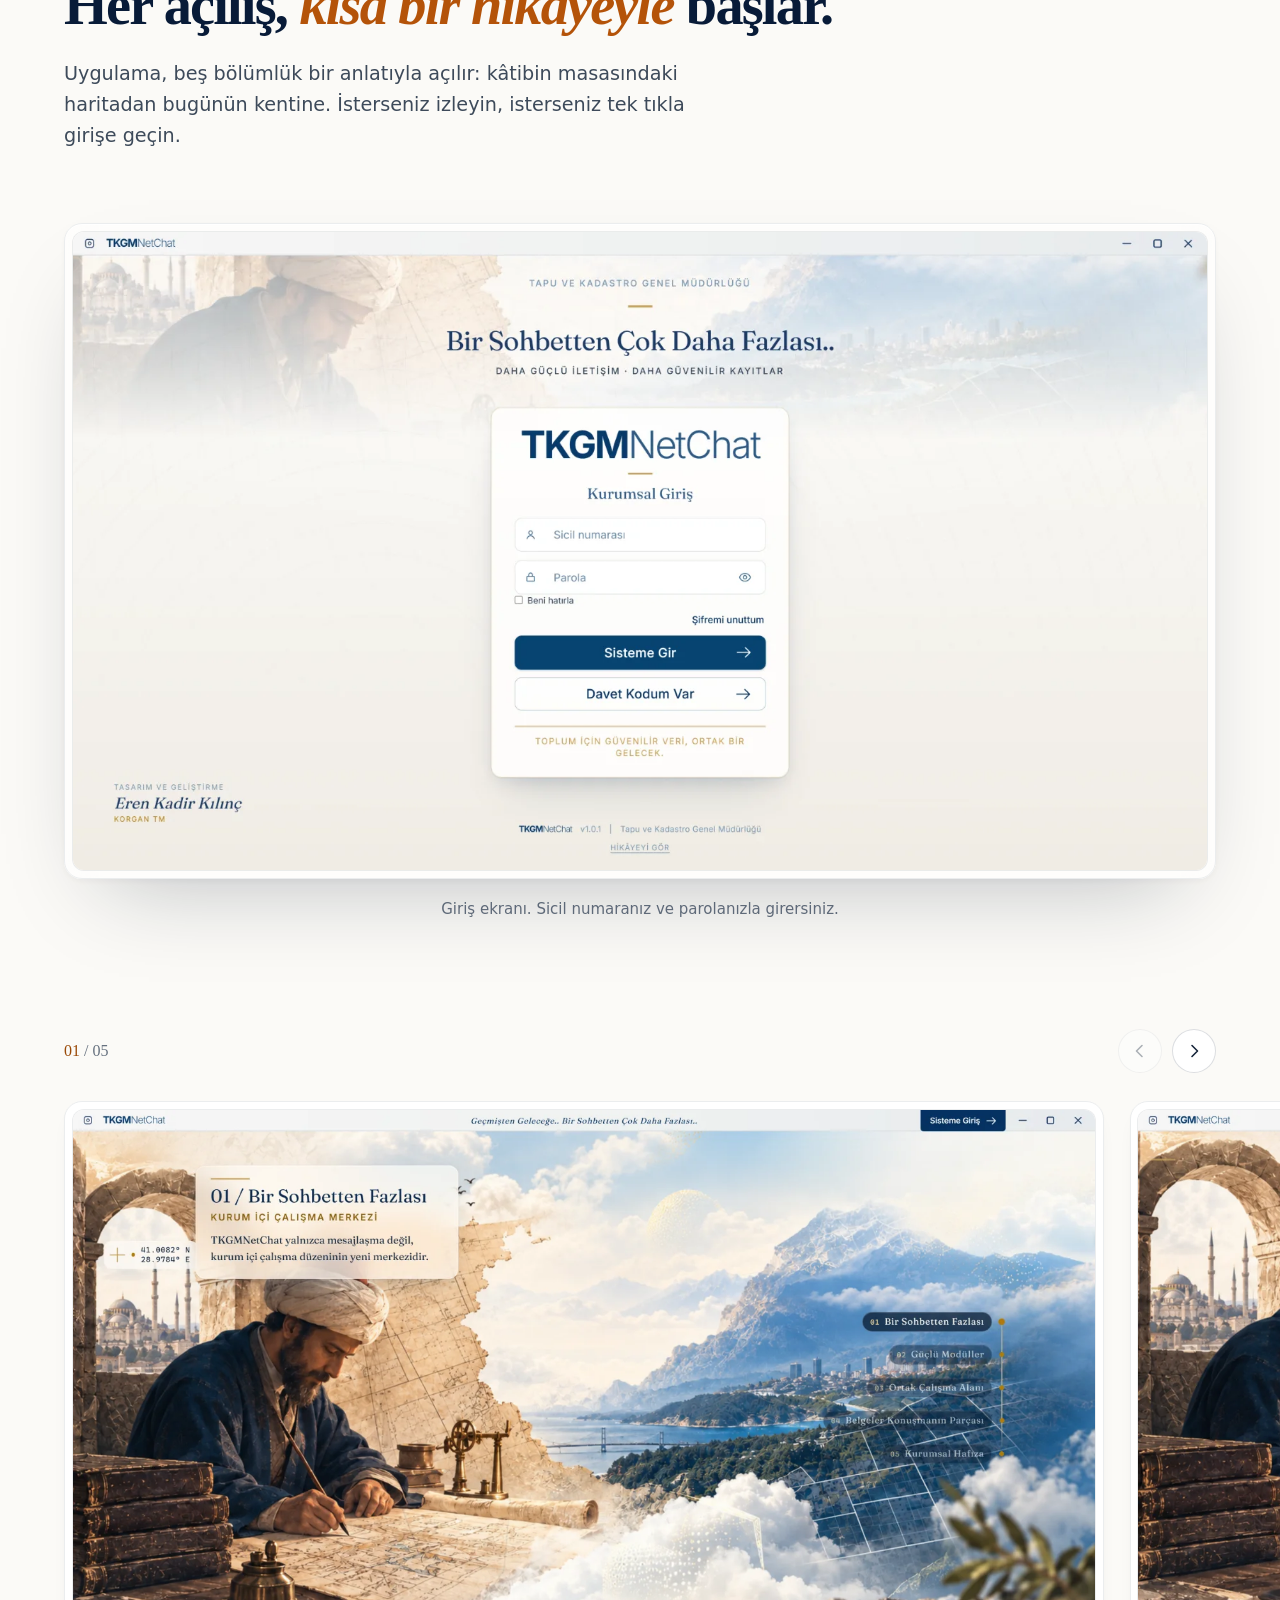
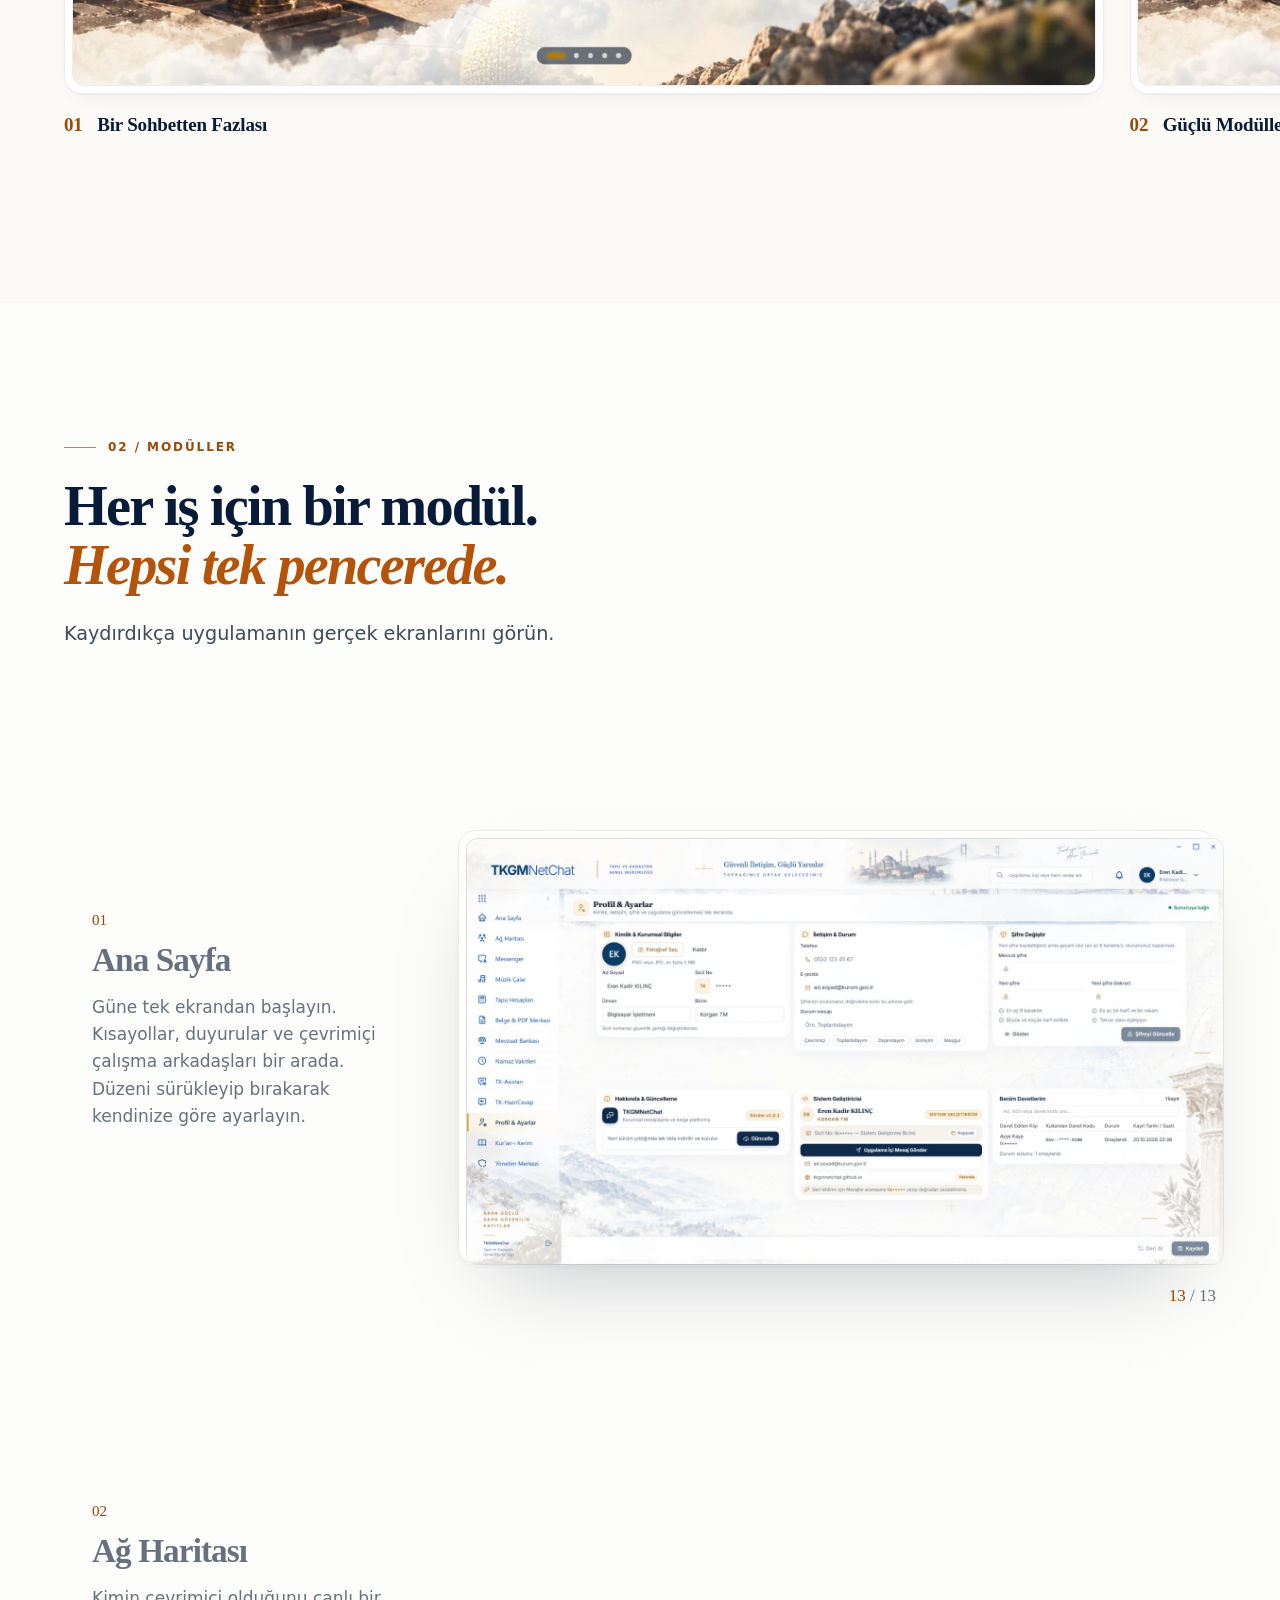
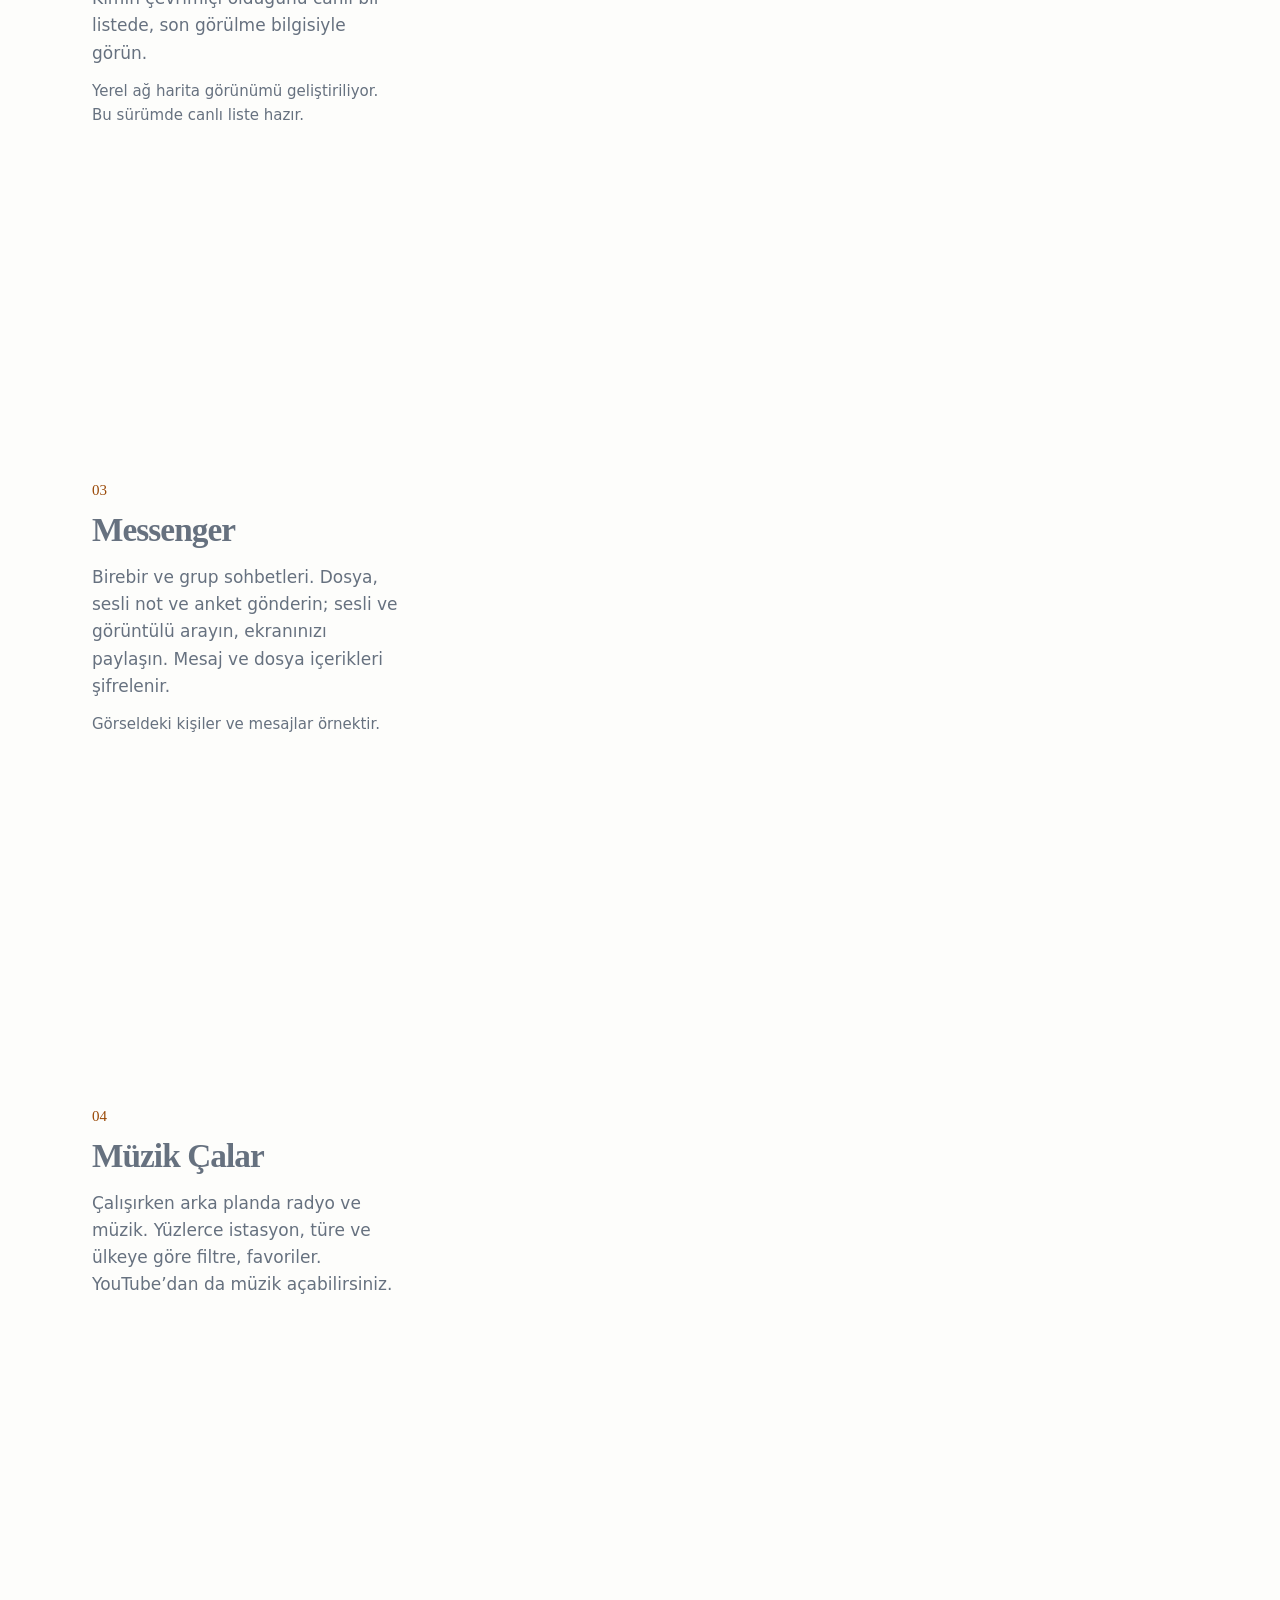
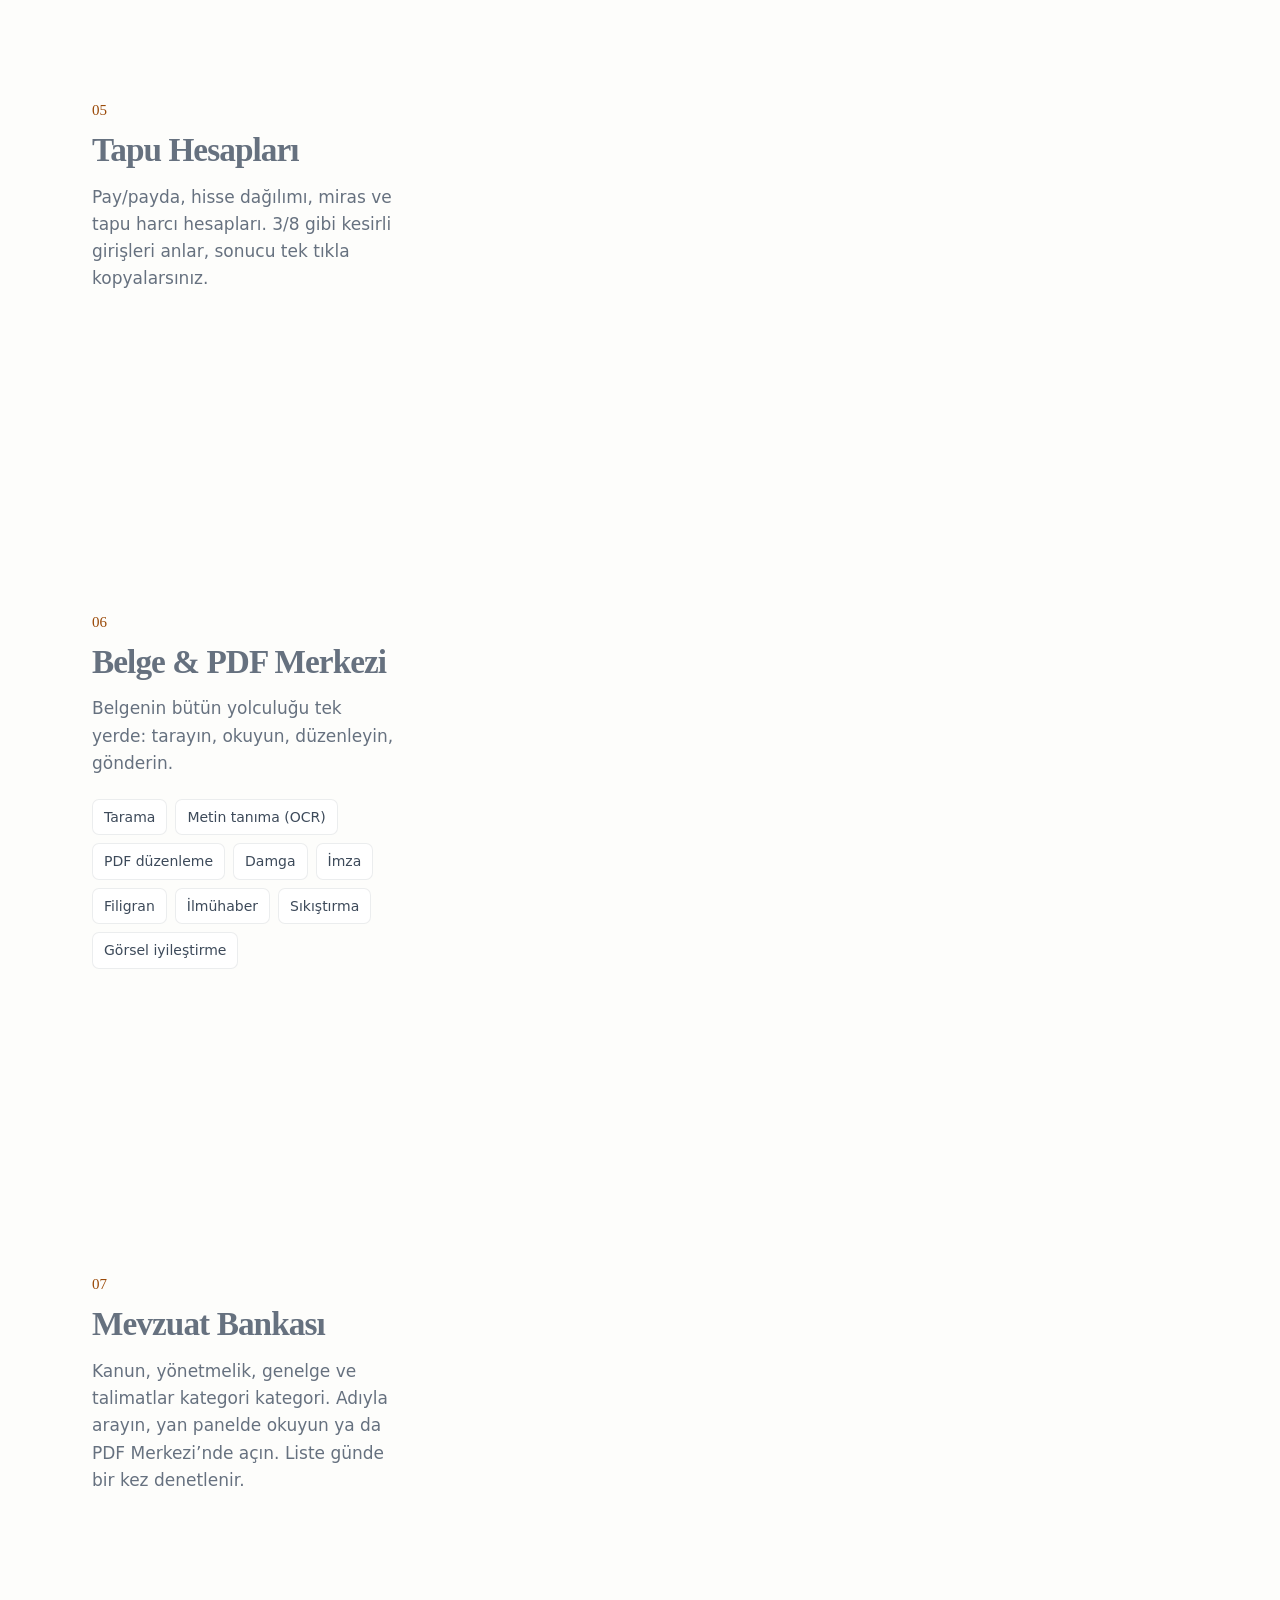
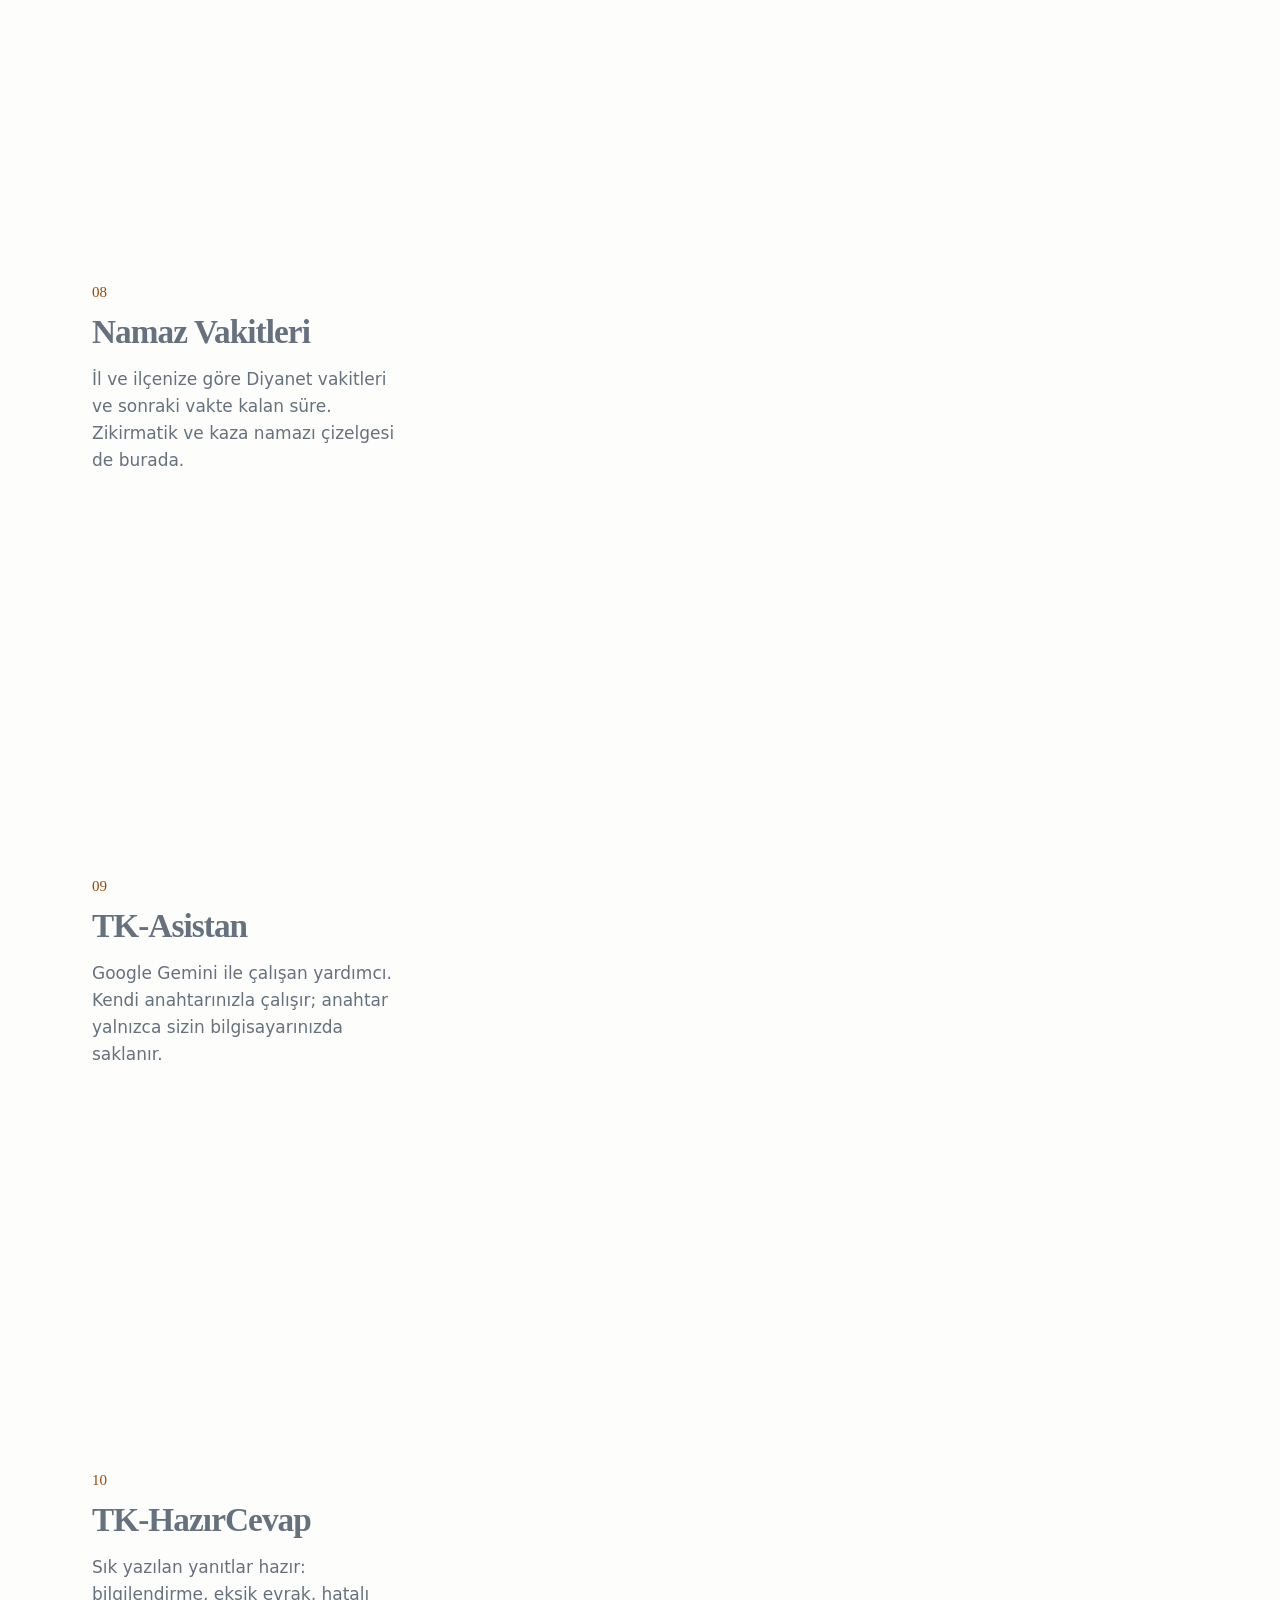
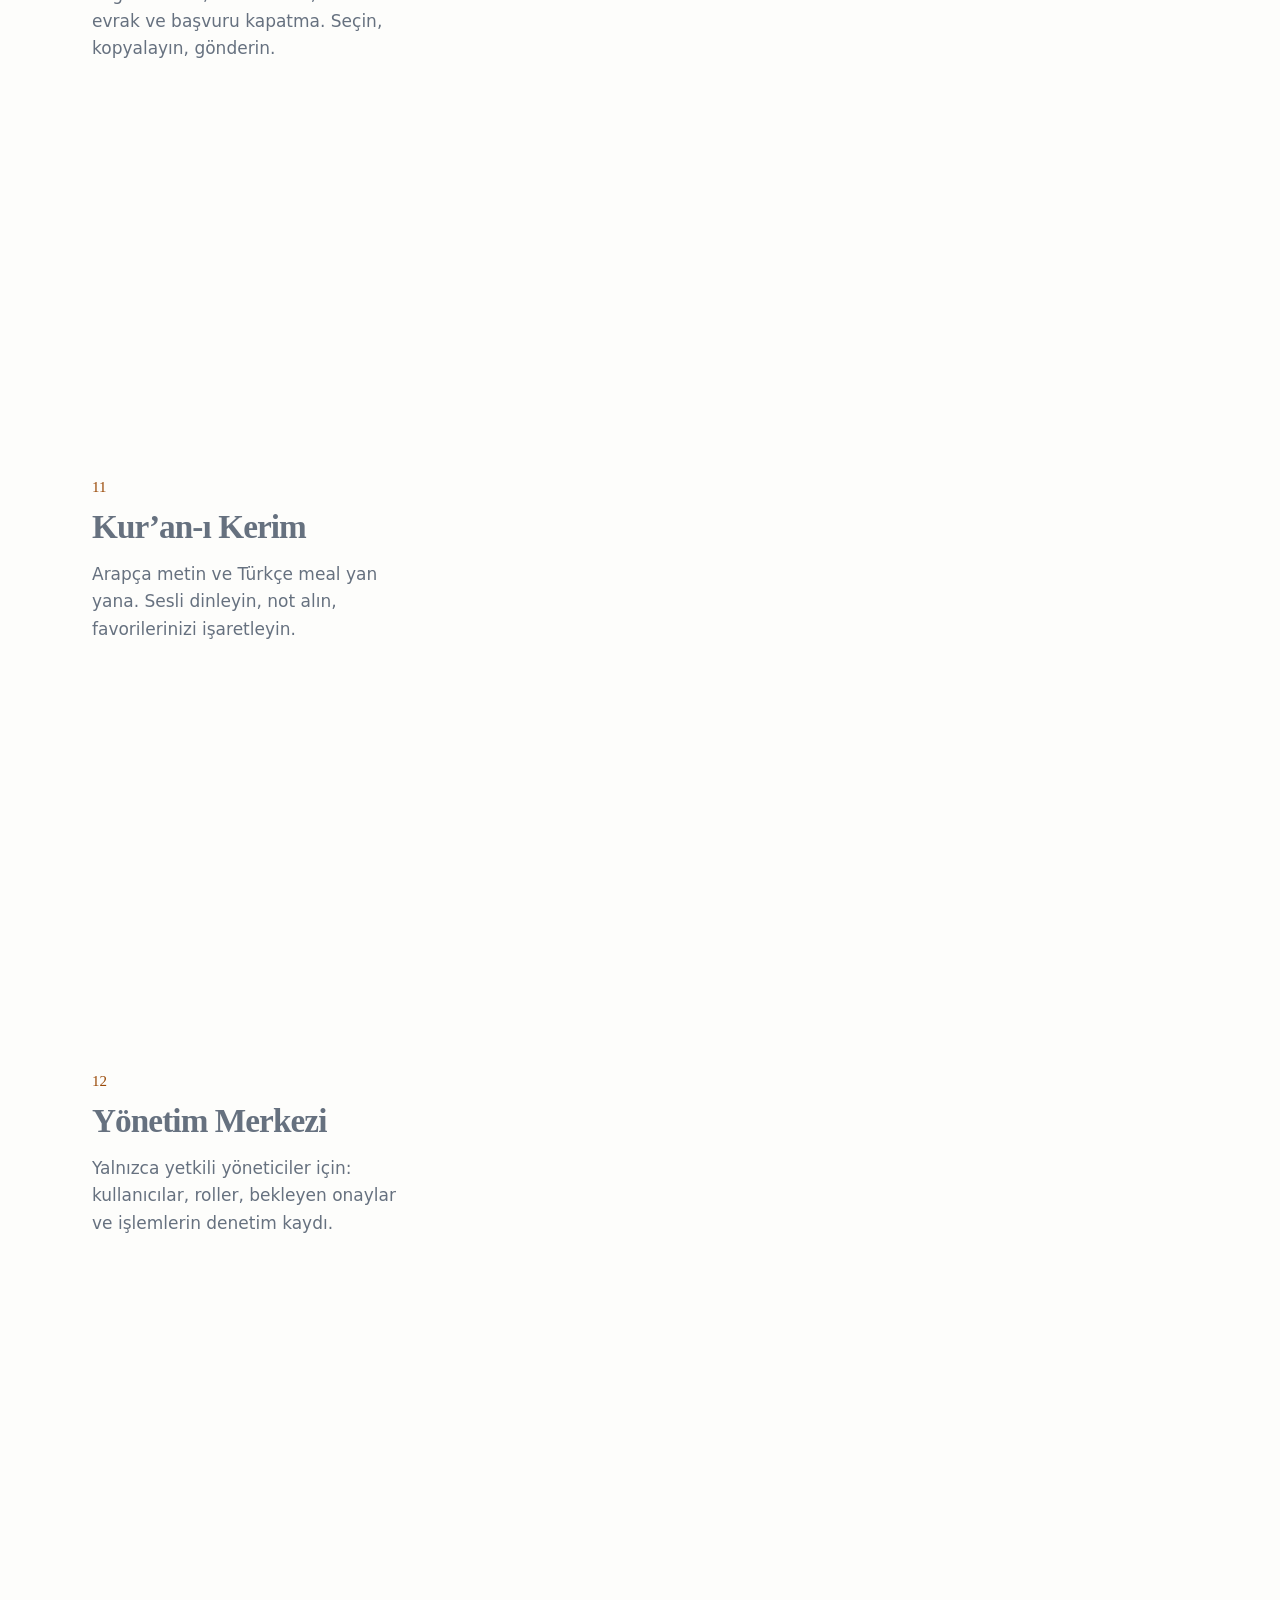
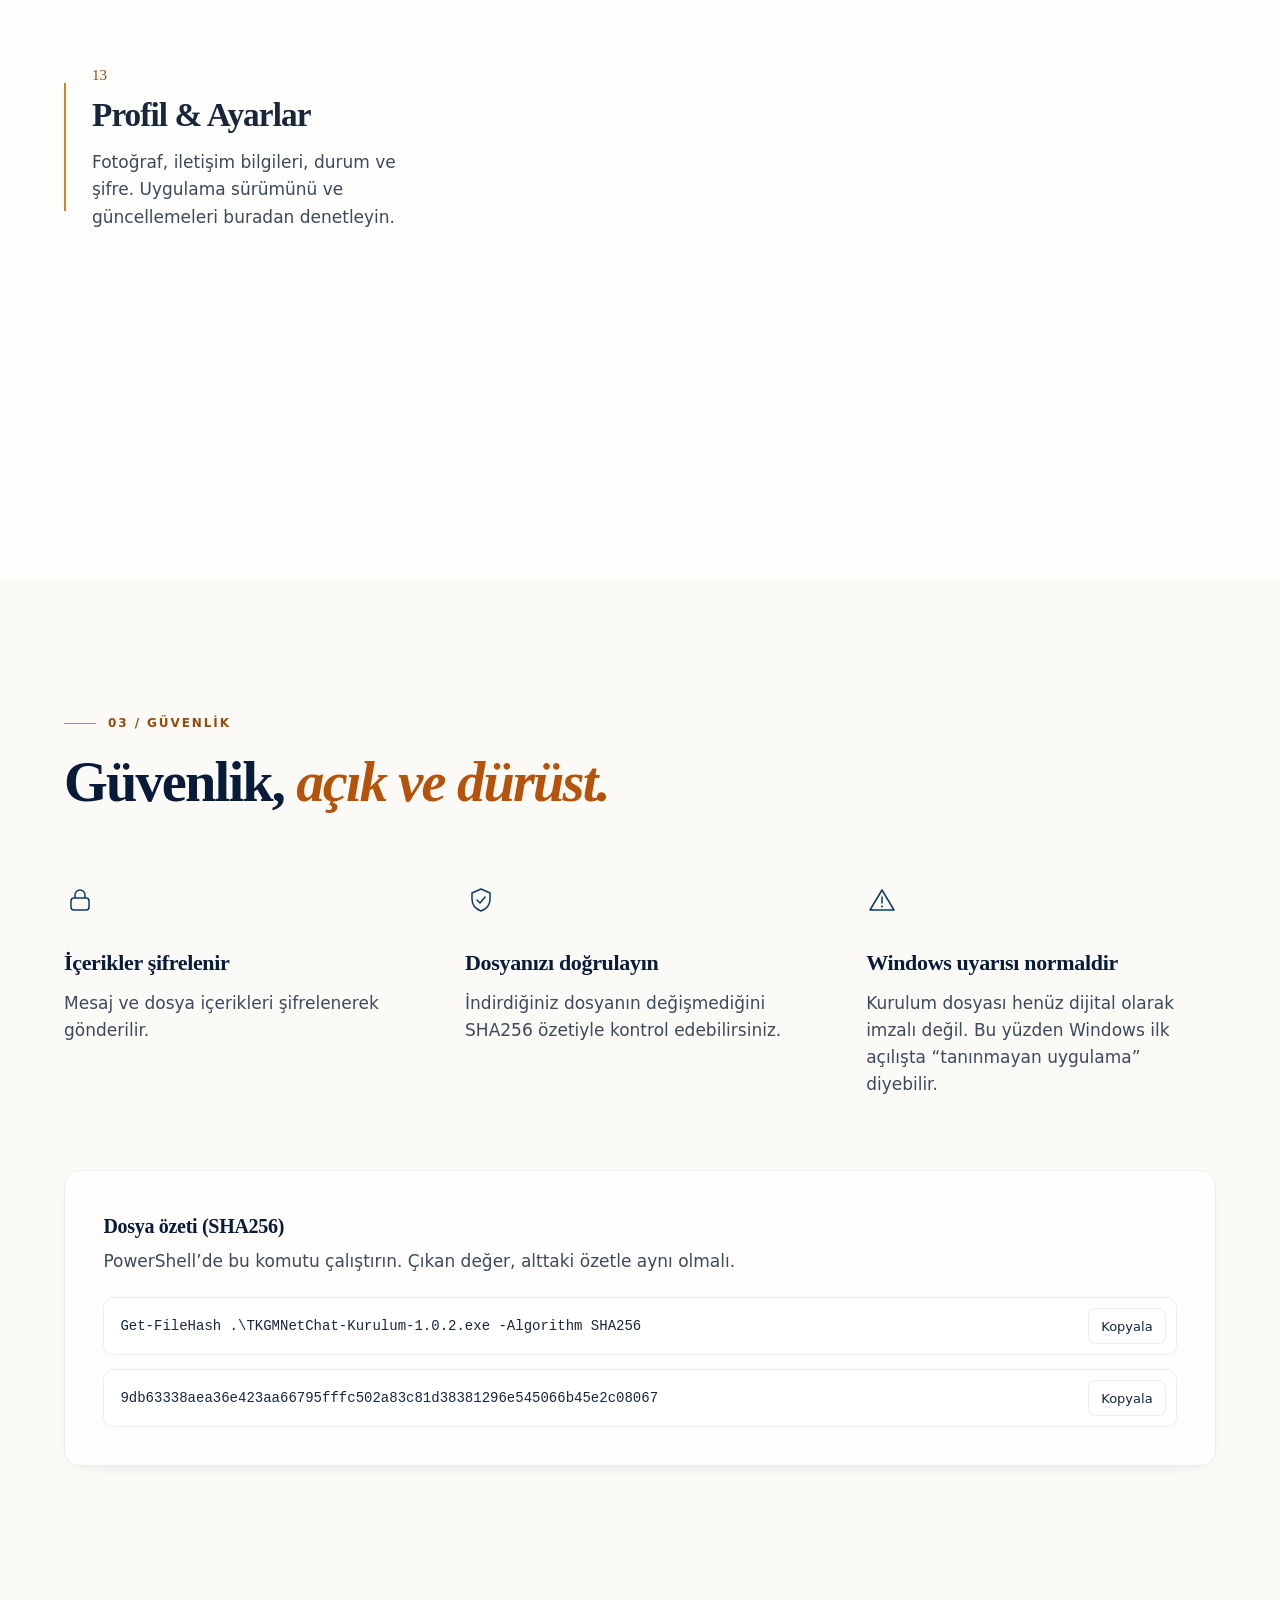
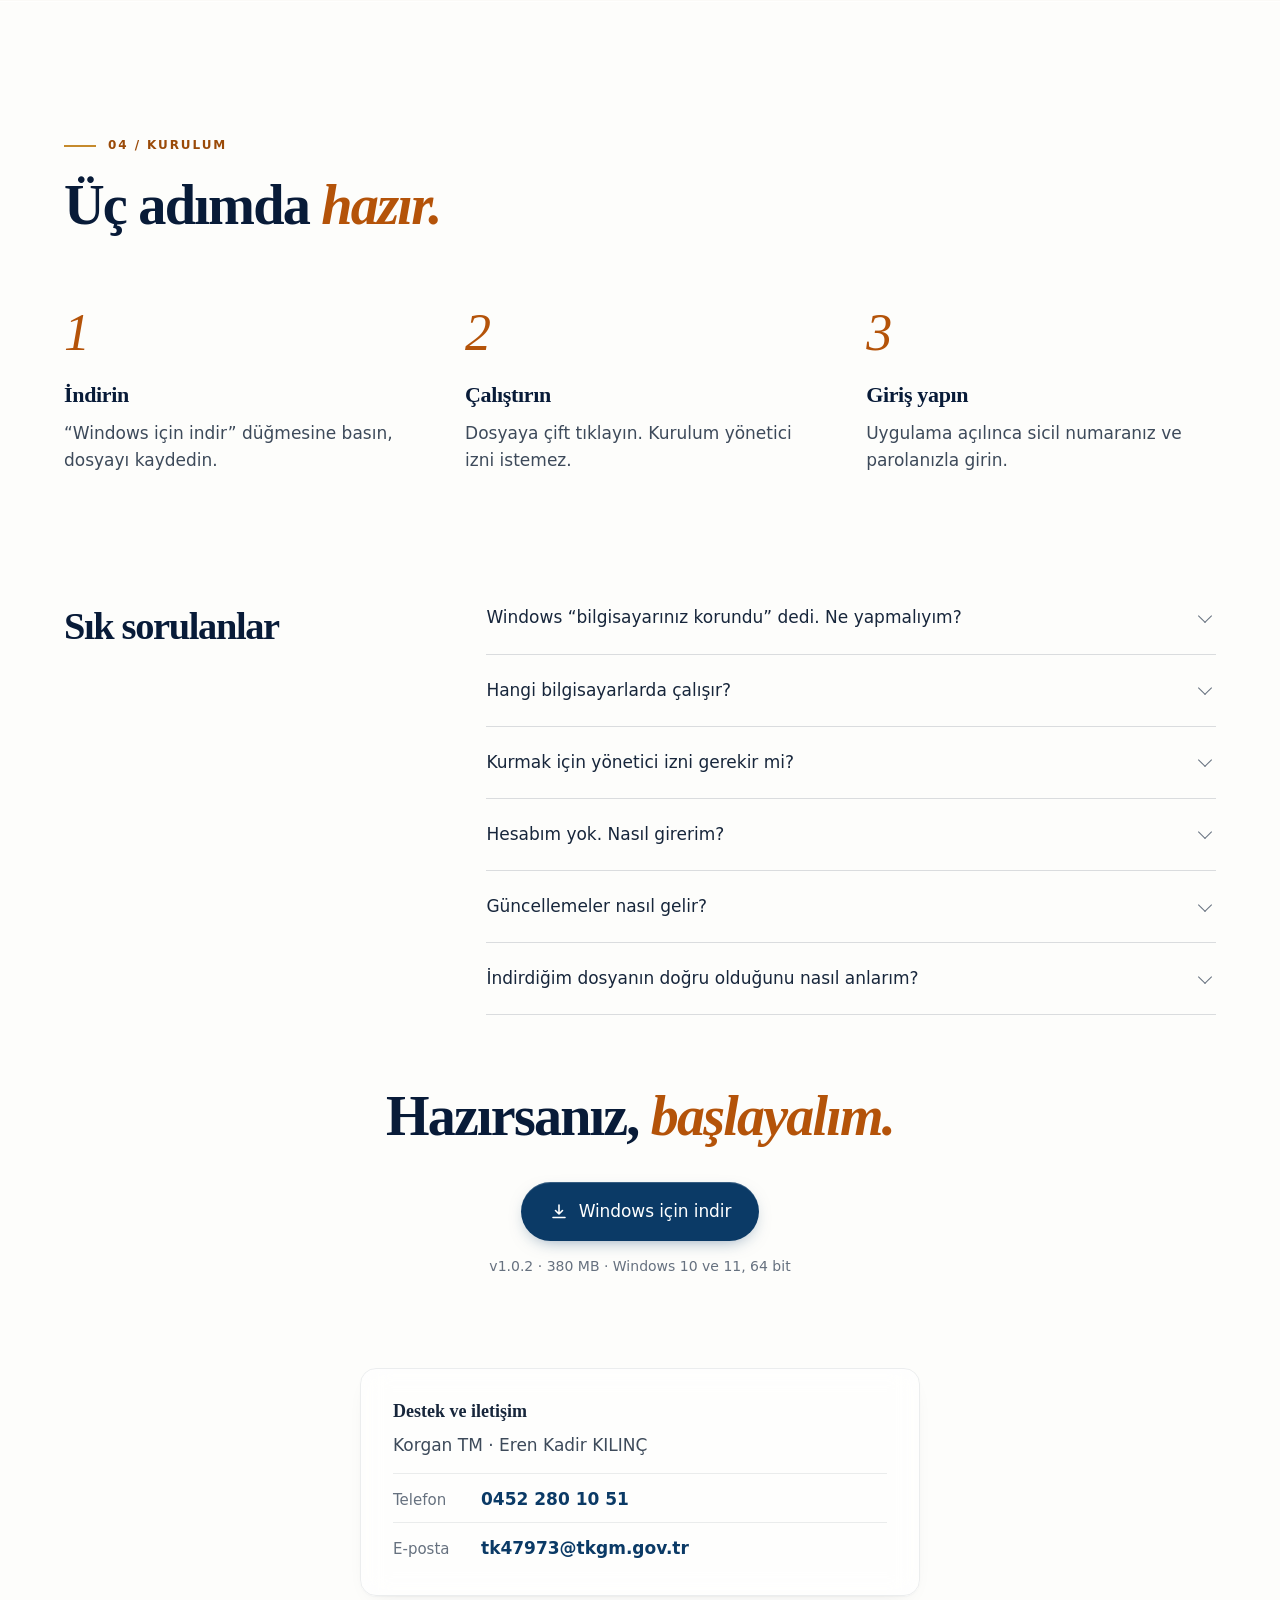
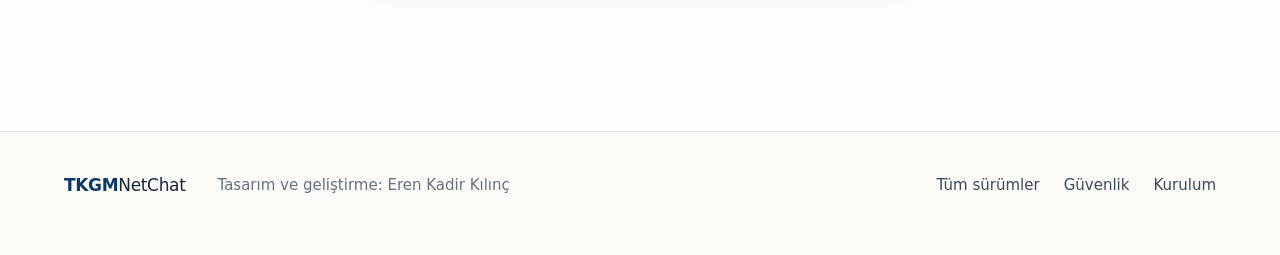
==== commit 130faaaf: "Surum 1.0.2: yedek surum, boyut ve SHA256 degerleri Co-Authored-By: Claude Opus 5.5 <noreply@anthrop" ====
--- a/index.html
+++ b/index.html
@@ -346,7 +346,7 @@
             <svg class="btn__icon" viewBox="0 0 20 20" aria-hidden="true"><path d="M10 3v9m0 0-3.5-3.5M10 12l3.5-3.5M4 15.5h12" fill="none" stroke="currentColor" stroke-width="1.6" stroke-linecap="round" stroke-linejoin="round"/></svg>
             Windows için indir
           </a>
-          <p class="cta__meta"><span data-version>v1.0.1</span> · <span data-size>382 MB</span> · Windows 10 ve 11, 64 bit</p>
+          <p class="cta__meta"><span data-version>v1.0.2</span> · <span data-size>380 MB</span> · Windows 10 ve 11, 64 bit</p>
         </div>
       </div>
       <div class="wrap wrap--wide hero__stage">
@@ -526,8 +526,8 @@
             <h3>Dosya özeti (SHA256)</h3>
             <p>PowerShell’de bu komutu çalıştırın. Çıkan değer, alttaki özetle aynı olmalı.</p>
           </div>
-          <div class="code"><code id="cmd">Get-FileHash .\TKGMNetChat-Kurulum-1.0.1.exe -Algorithm SHA256</code><button type="button" class="copy" data-copy="#cmd">Kopyala</button></div>
-          <div class="code"><code id="hash" class="hash">1ef6d59f4f2ce2cd70c7bd74f69dfb73aba2281d6cdebda9ed01f3aef0da4526</code><button type="button" class="copy" data-copy="#hash">Kopyala</button></div>
+          <div class="code"><code id="cmd">Get-FileHash .\TKGMNetChat-Kurulum-1.0.2.exe -Algorithm SHA256</code><button type="button" class="copy" data-copy="#cmd">Kopyala</button></div>
+          <div class="code"><code id="hash" class="hash">9db63338aea36e423aa66795fffc502a83c81d38381296e545066b45e2c08067</code><button type="button" class="copy" data-copy="#hash">Kopyala</button></div>
         </div>
       </div>
     </section>
@@ -579,7 +579,7 @@
             <svg class="btn__icon" viewBox="0 0 20 20" aria-hidden="true"><path d="M10 3v9m0 0-3.5-3.5M10 12l3.5-3.5M4 15.5h12" fill="none" stroke="currentColor" stroke-width="1.6" stroke-linecap="round" stroke-linejoin="round"/></svg>
             Windows için indir
           </a>
-          <p class="cta__meta"><span data-version>v1.0.1</span> · <span data-size>382 MB</span> · Windows 10 ve 11, 64 bit</p>
+          <p class="cta__meta"><span data-version>v1.0.2</span> · <span data-size>380 MB</span> · Windows 10 ve 11, 64 bit</p>
         </div>
         <div class="support glass">
           <h3>Destek ve iletişim</h3>
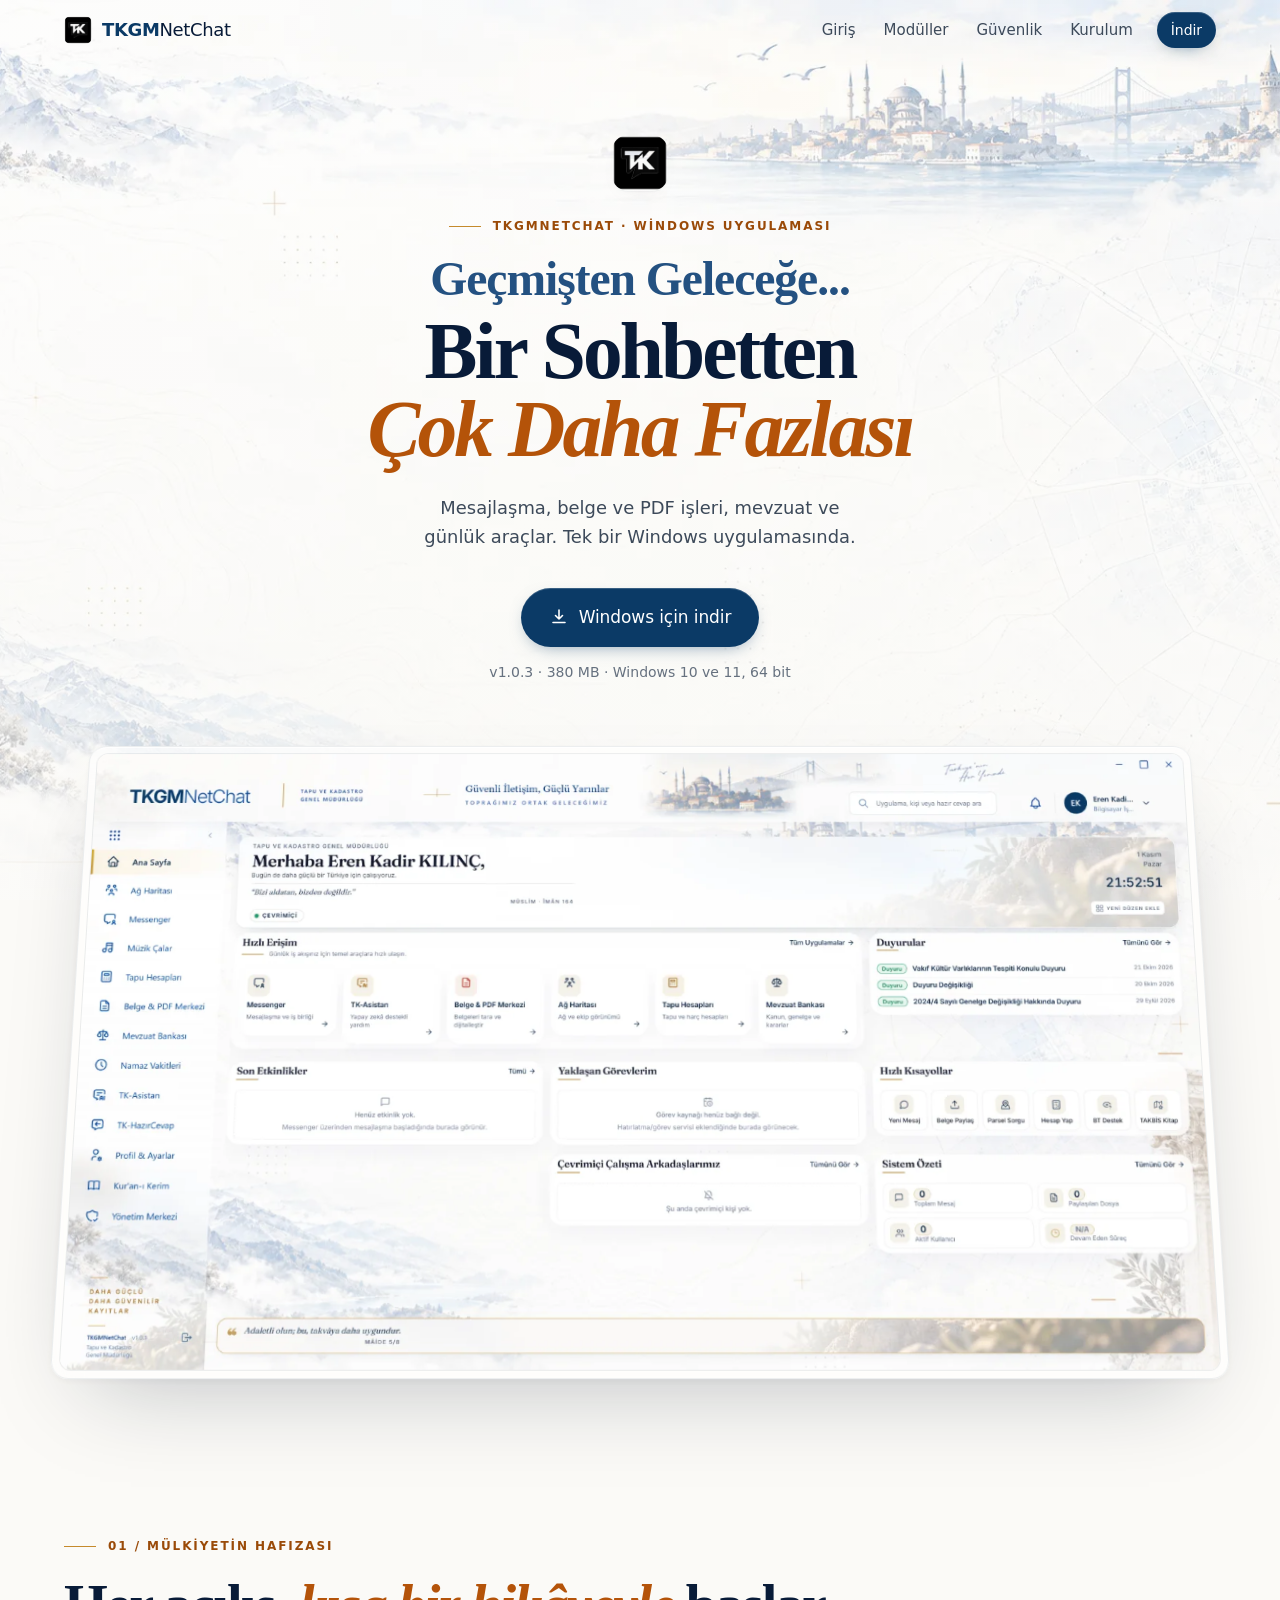
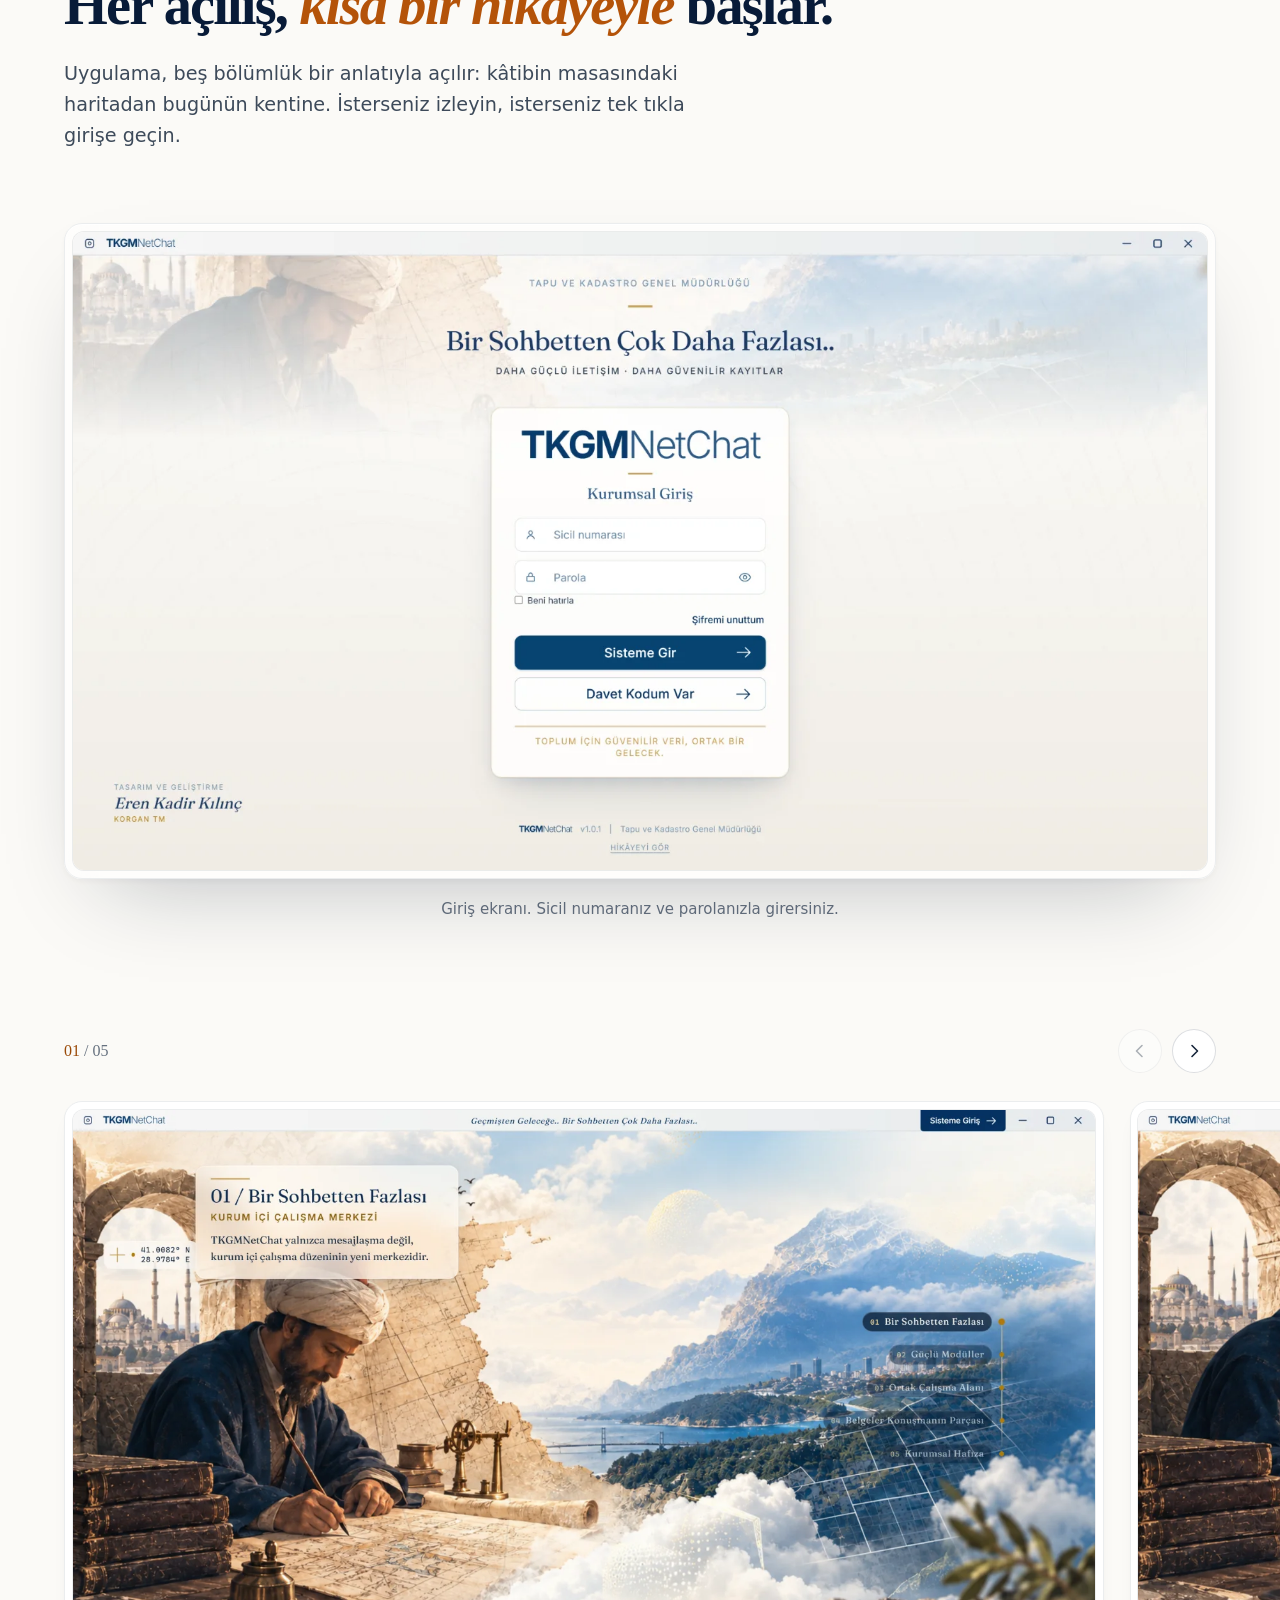
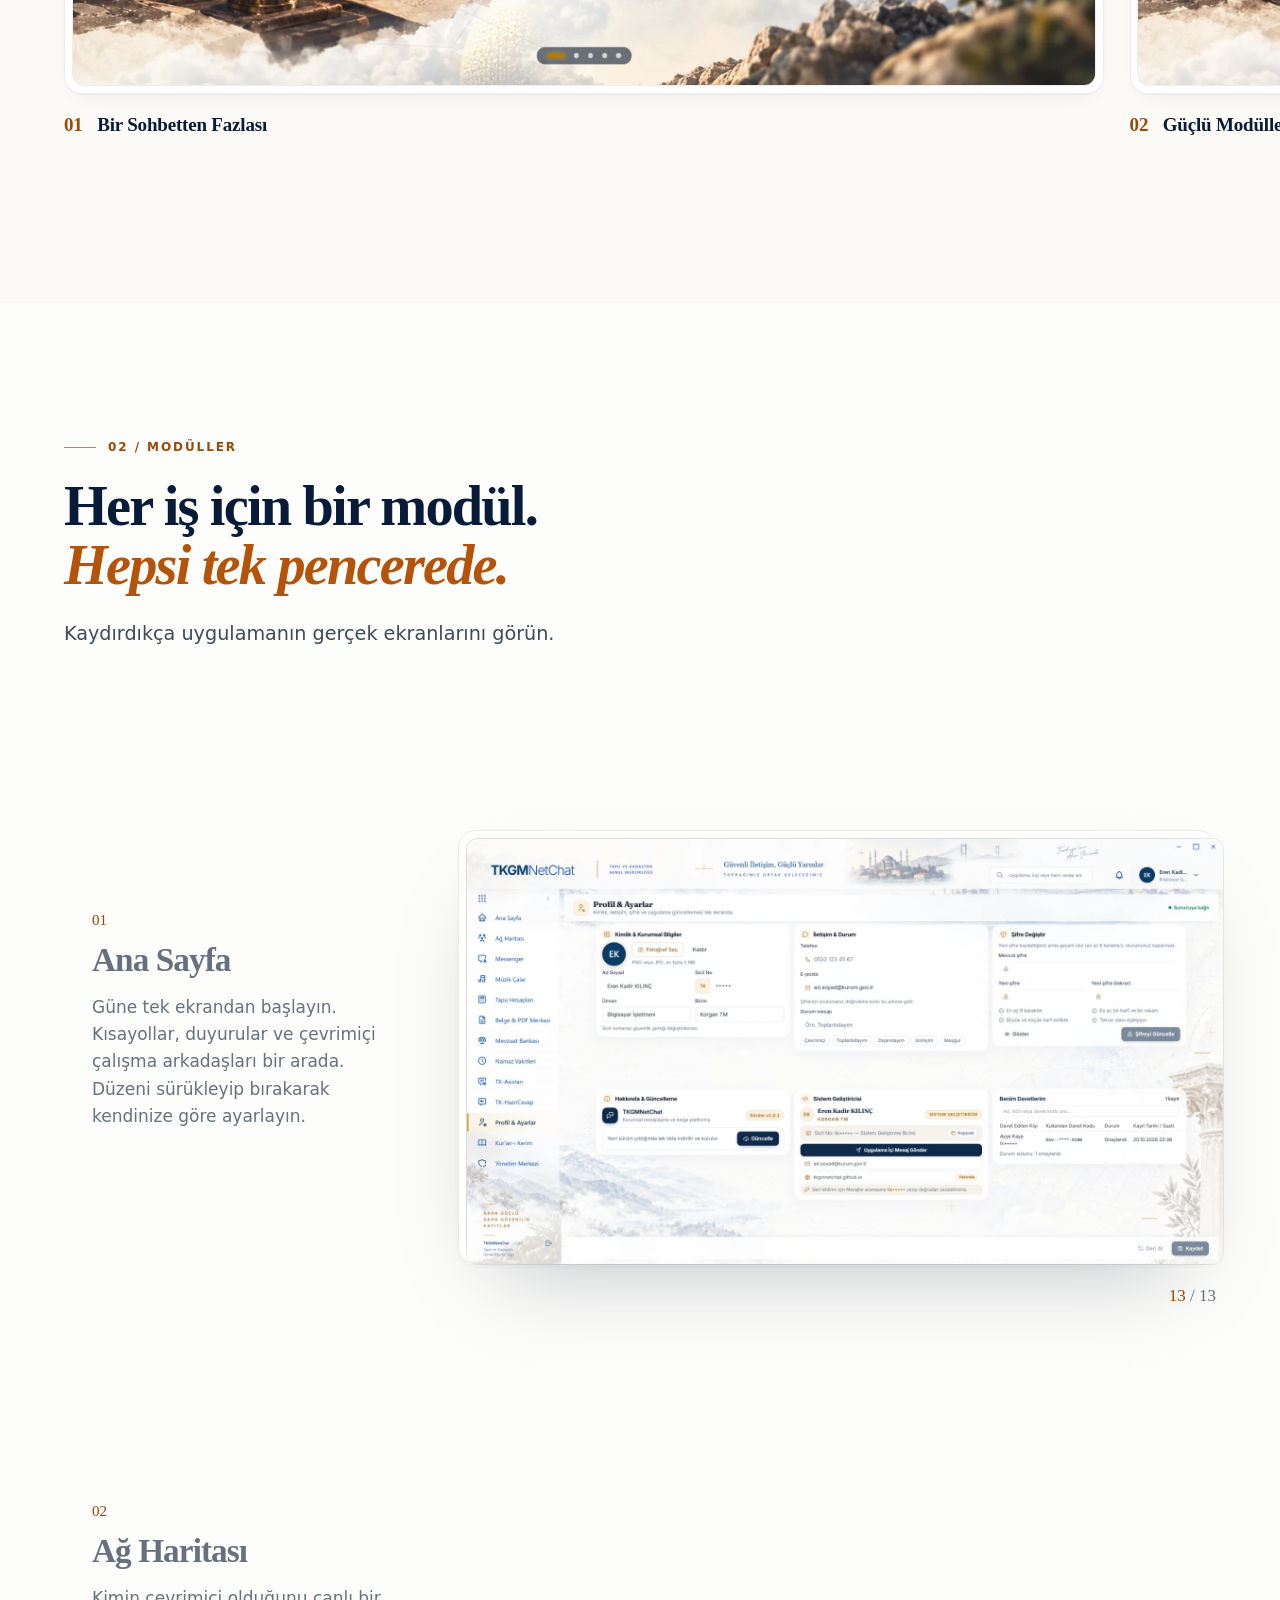
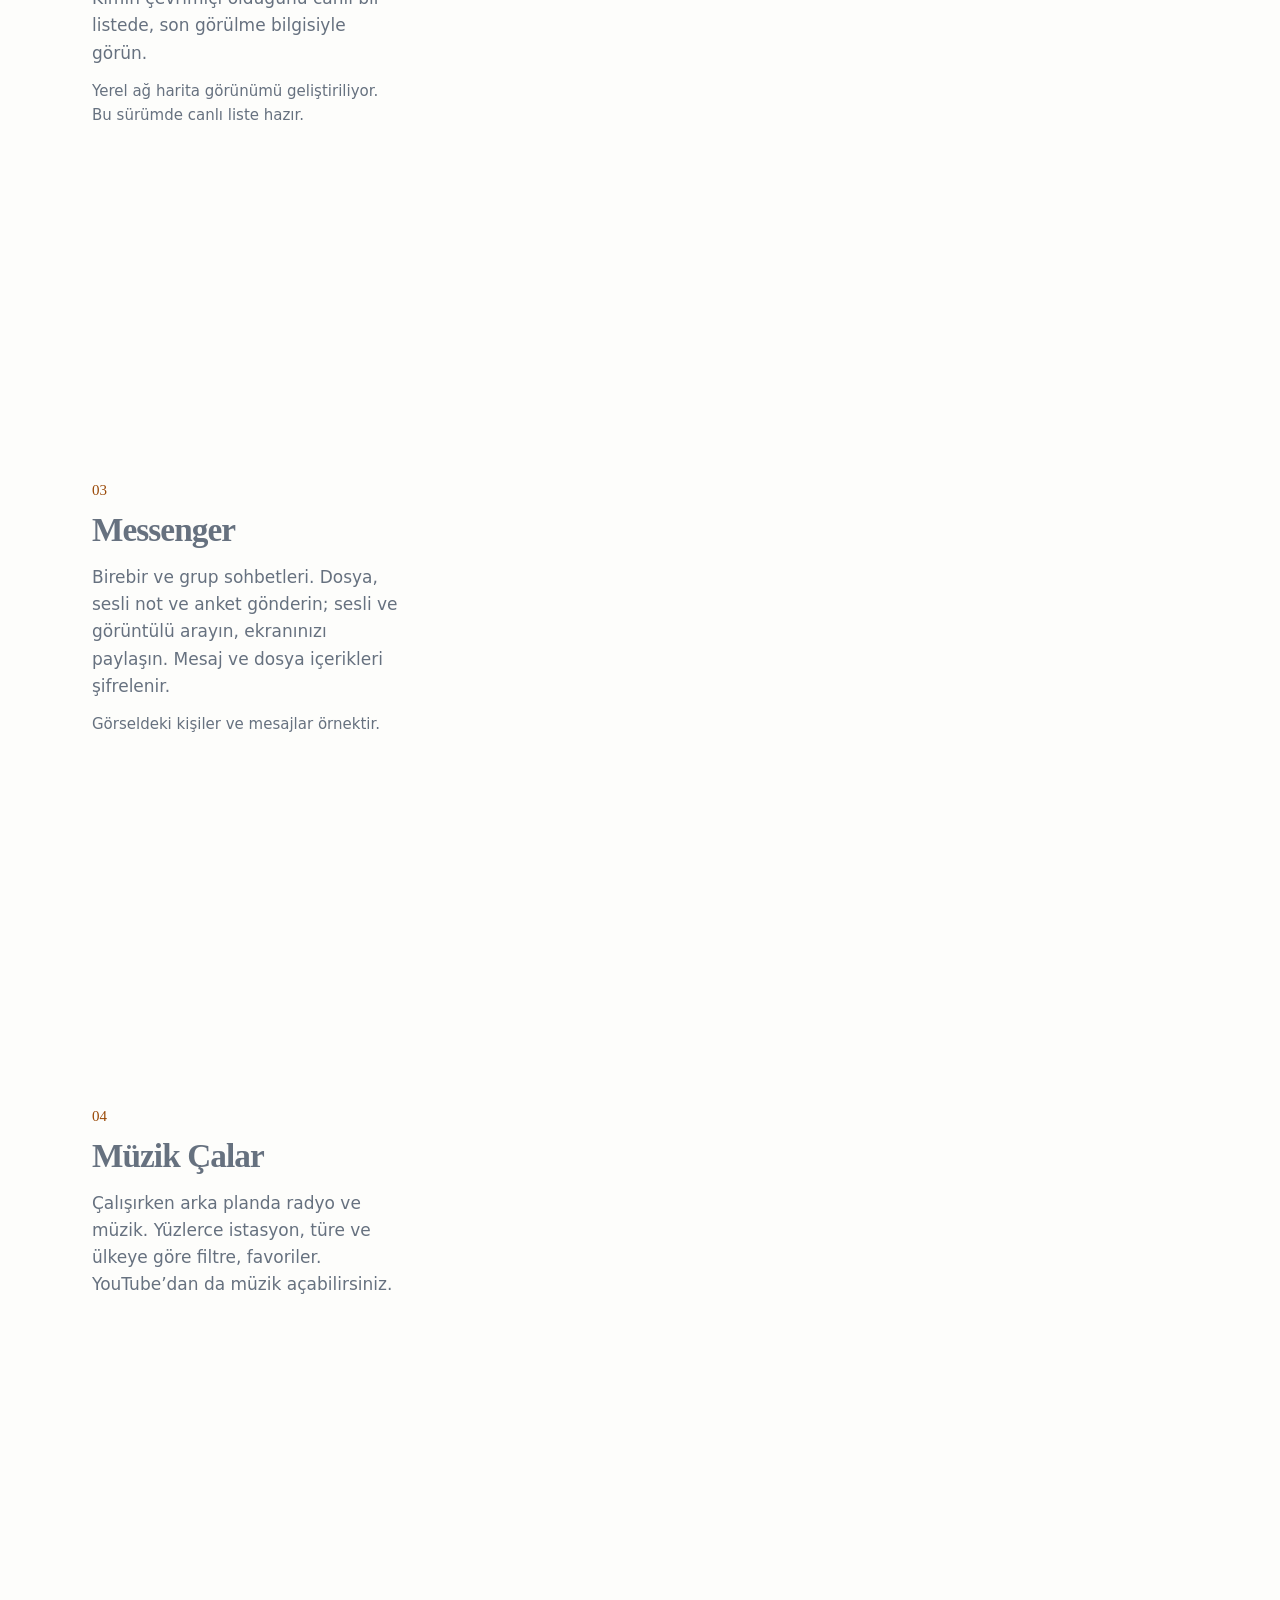
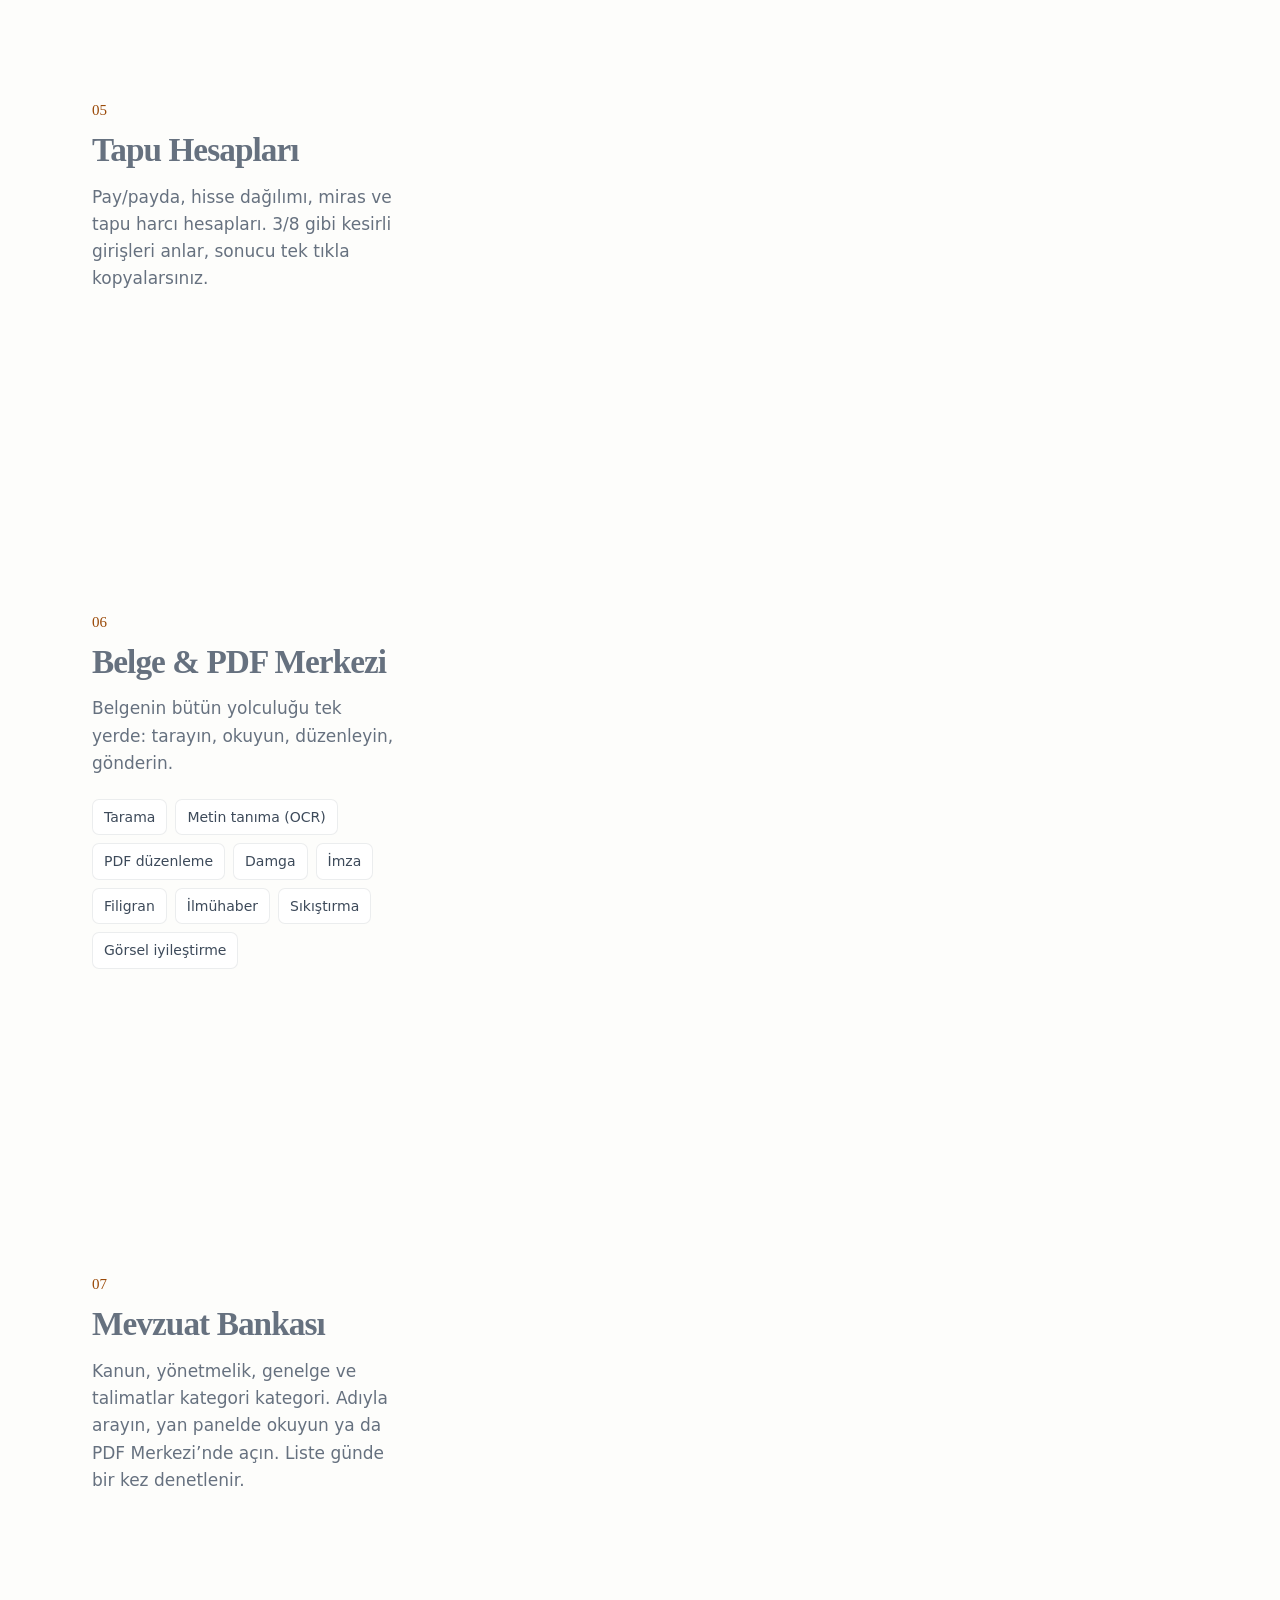
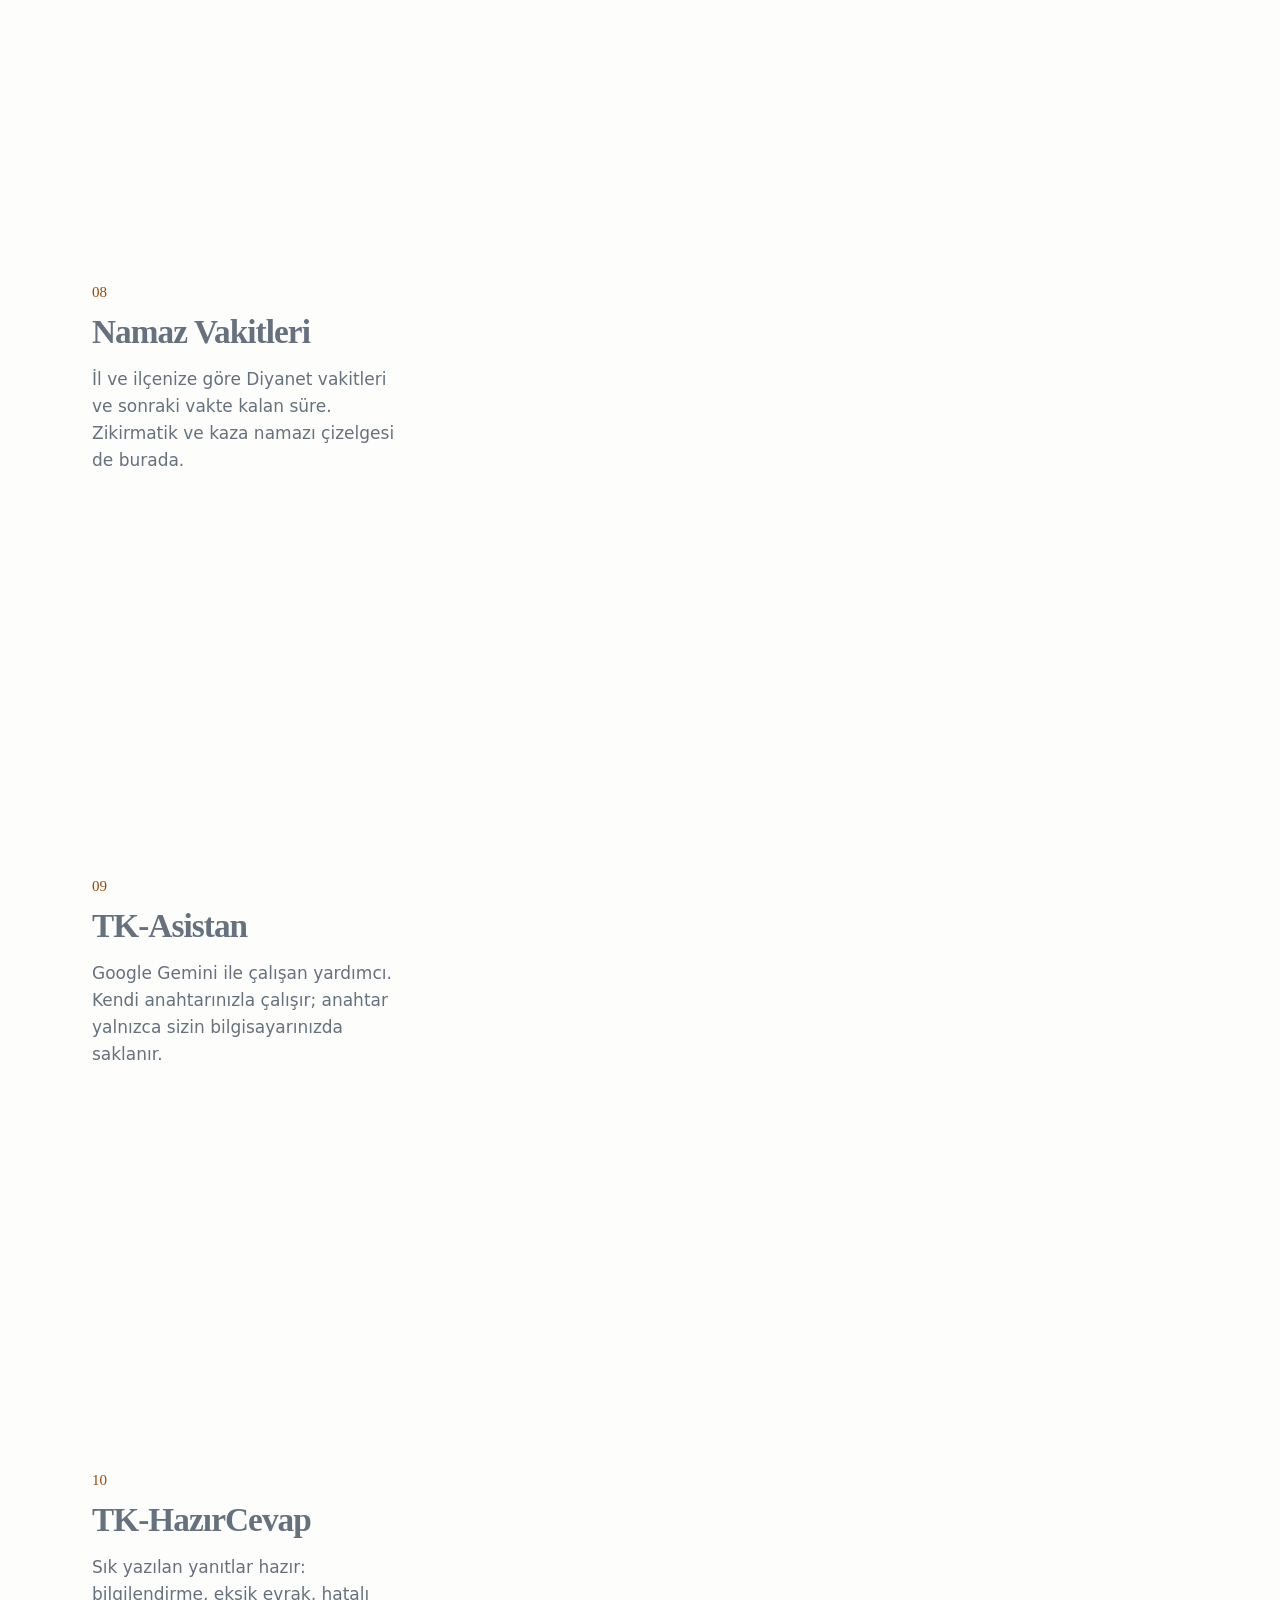
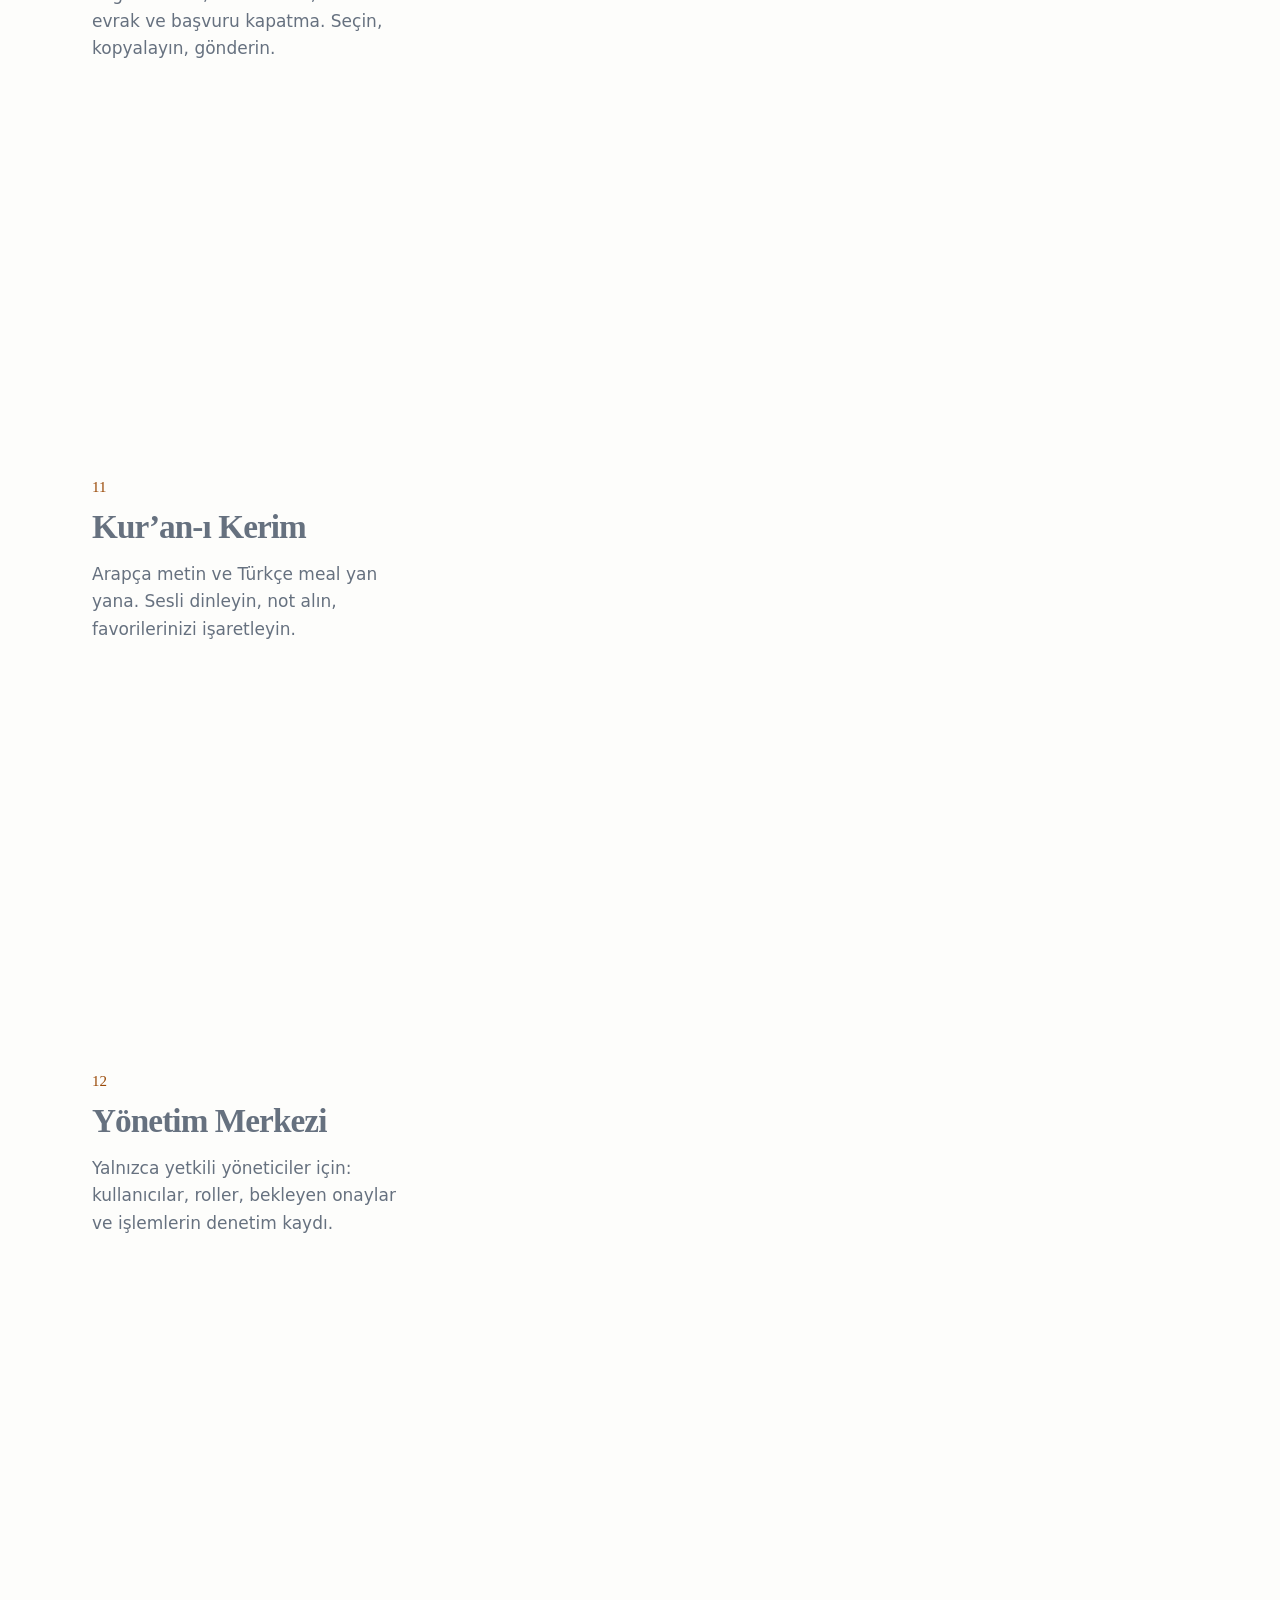
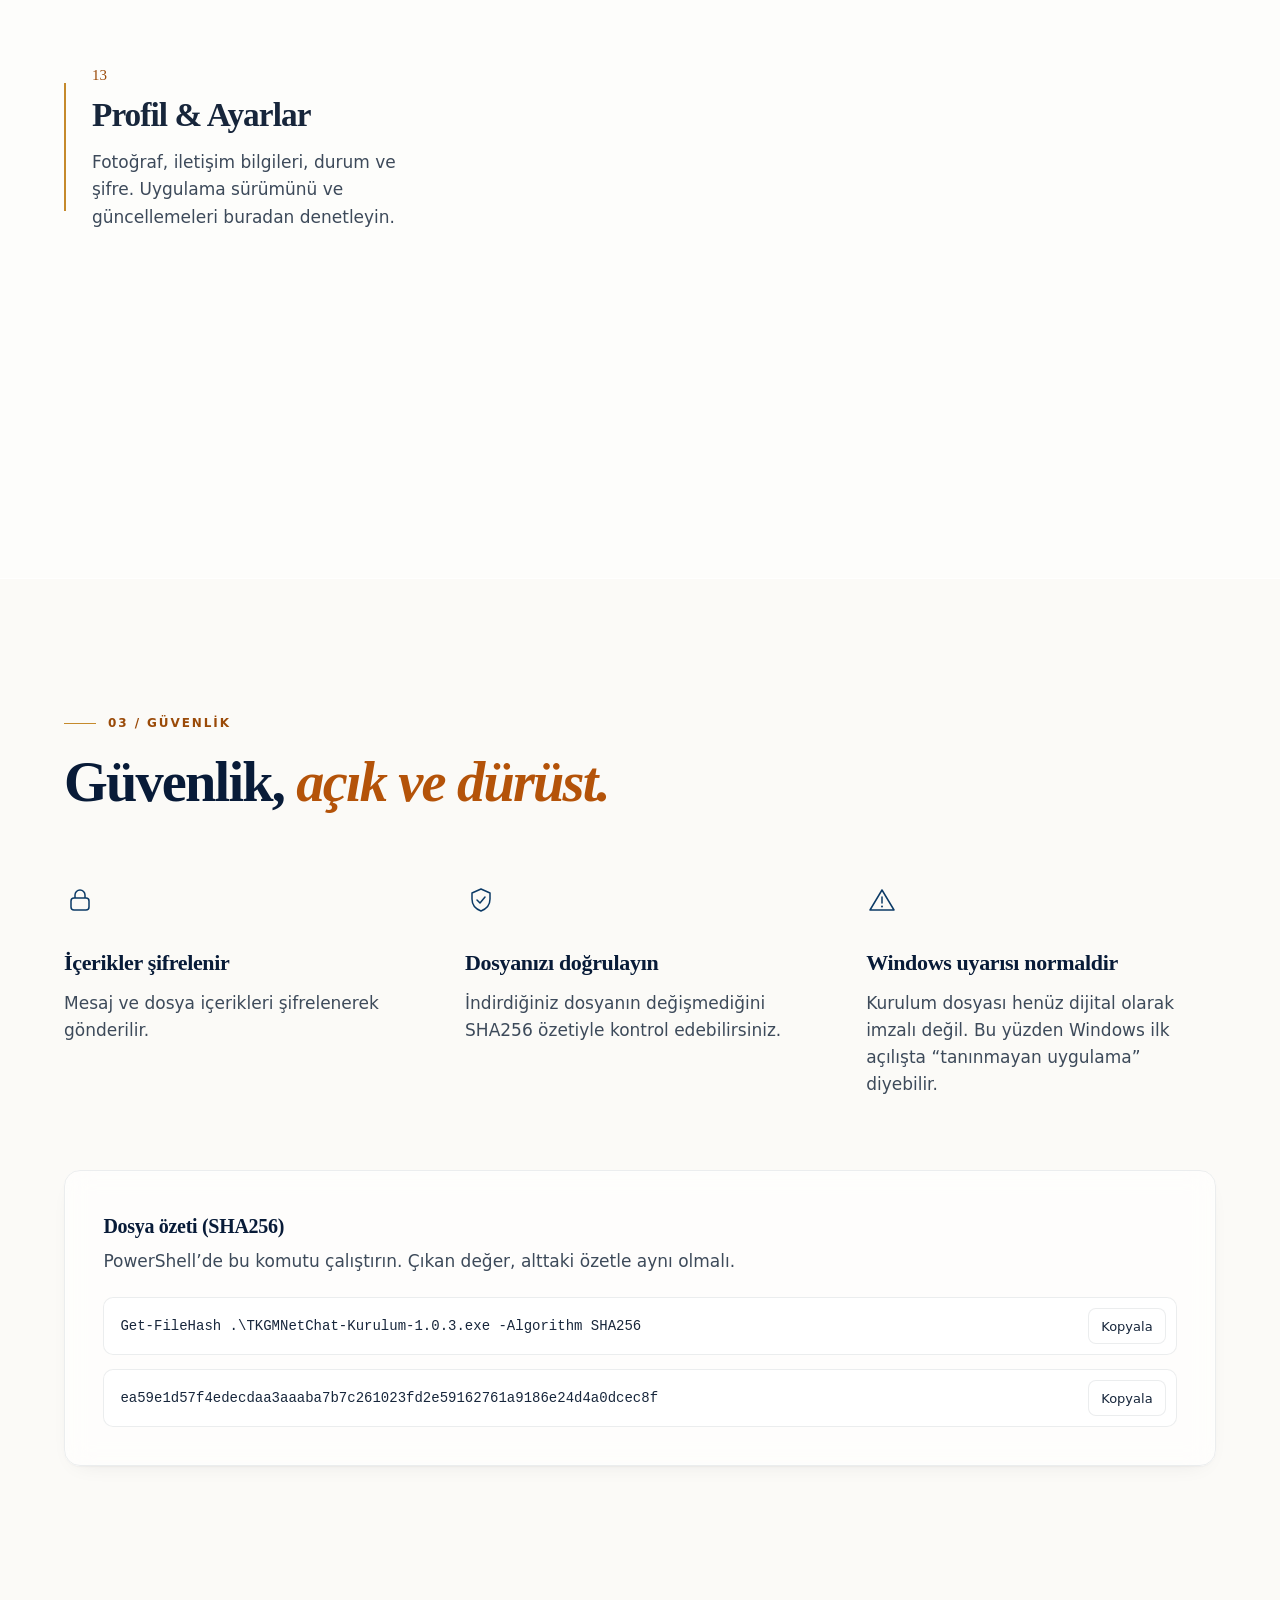
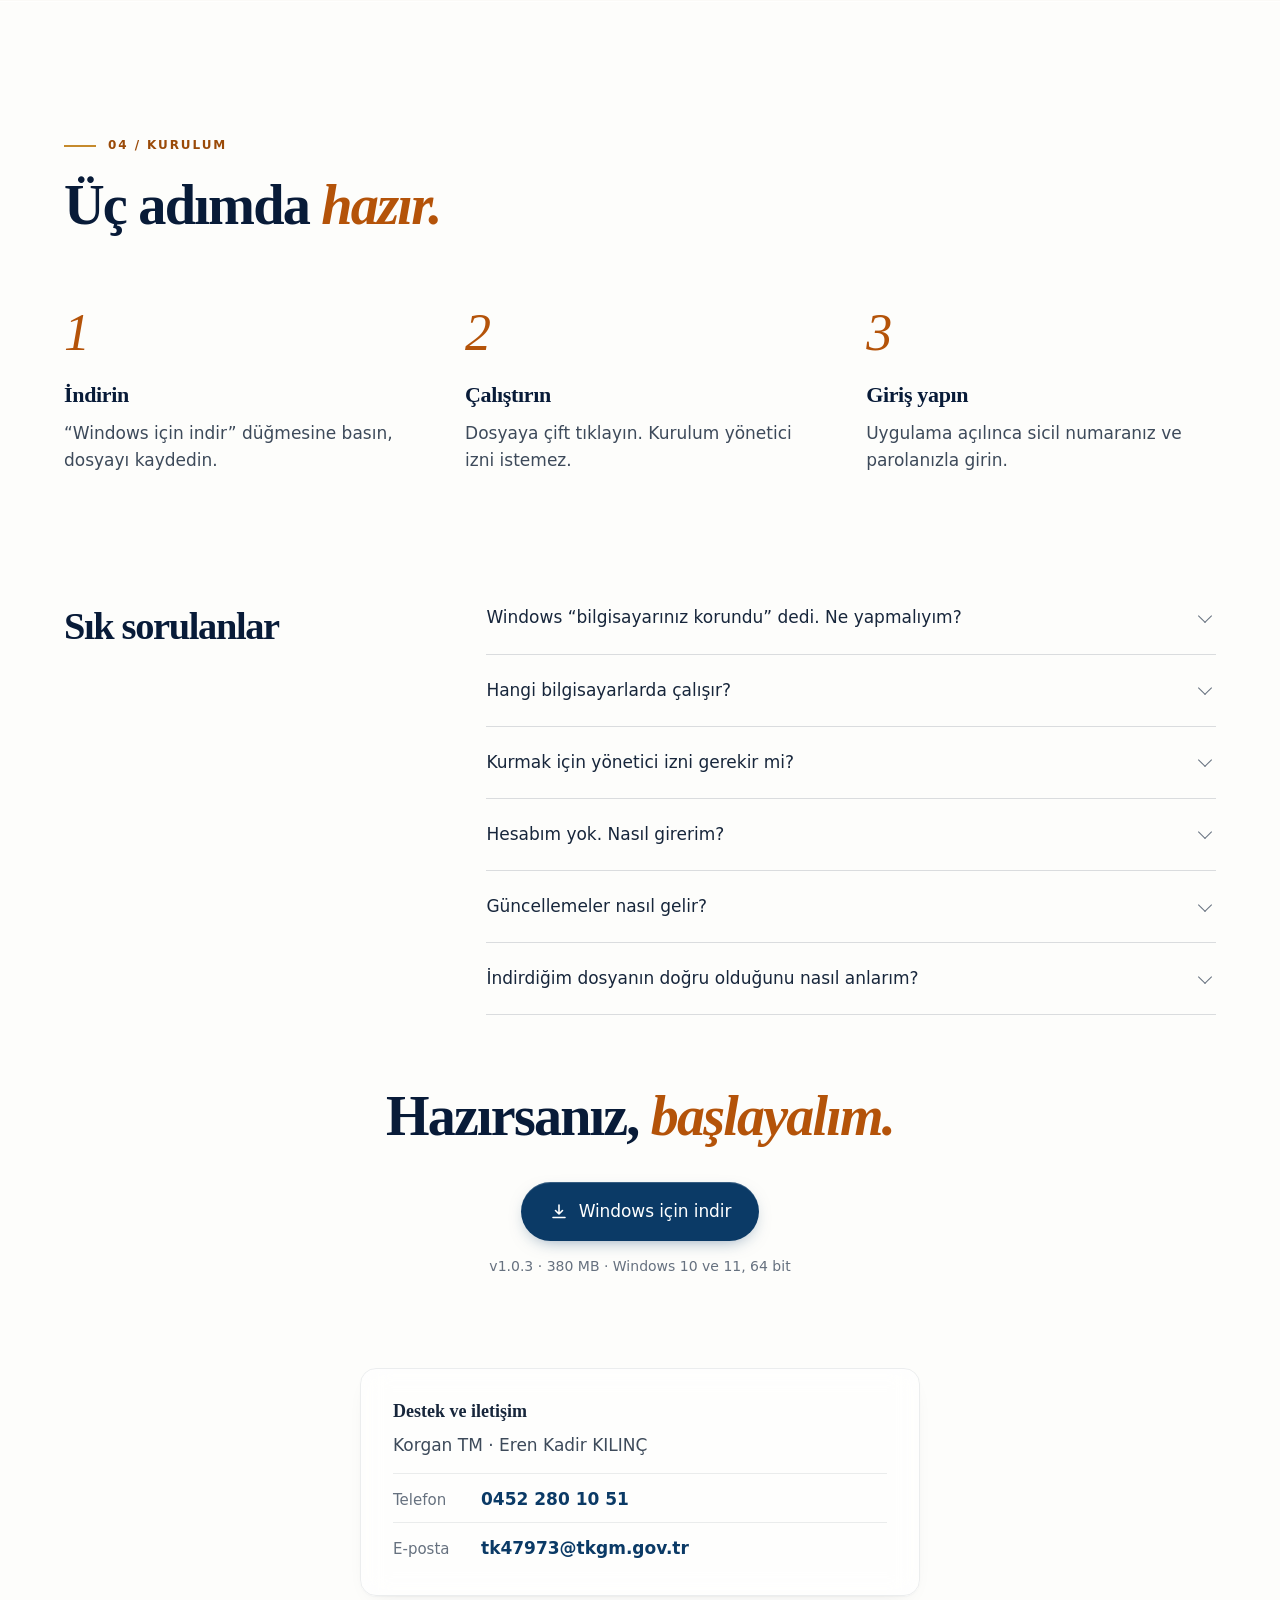
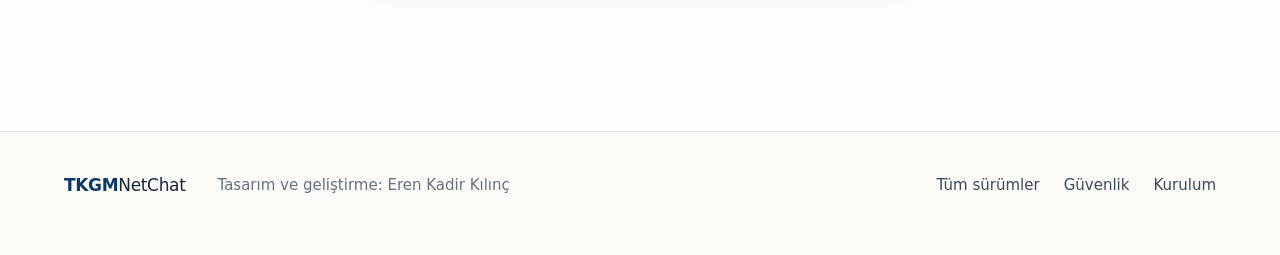
==== commit 23d15fde: "Surum 1.0.3: yedek surum, boyut ve SHA256 degerleri" ====
--- a/index.html
+++ b/index.html
@@ -346,7 +346,7 @@
             <svg class="btn__icon" viewBox="0 0 20 20" aria-hidden="true"><path d="M10 3v9m0 0-3.5-3.5M10 12l3.5-3.5M4 15.5h12" fill="none" stroke="currentColor" stroke-width="1.6" stroke-linecap="round" stroke-linejoin="round"/></svg>
             Windows için indir
           </a>
-          <p class="cta__meta"><span data-version>v1.0.2</span> · <span data-size>380 MB</span> · Windows 10 ve 11, 64 bit</p>
+          <p class="cta__meta"><span data-version>v1.0.3</span> · <span data-size>380 MB</span> · Windows 10 ve 11, 64 bit</p>
         </div>
       </div>
       <div class="wrap wrap--wide hero__stage">
@@ -526,8 +526,8 @@
             <h3>Dosya özeti (SHA256)</h3>
             <p>PowerShell’de bu komutu çalıştırın. Çıkan değer, alttaki özetle aynı olmalı.</p>
           </div>
-          <div class="code"><code id="cmd">Get-FileHash .\TKGMNetChat-Kurulum-1.0.2.exe -Algorithm SHA256</code><button type="button" class="copy" data-copy="#cmd">Kopyala</button></div>
-          <div class="code"><code id="hash" class="hash">9db63338aea36e423aa66795fffc502a83c81d38381296e545066b45e2c08067</code><button type="button" class="copy" data-copy="#hash">Kopyala</button></div>
+          <div class="code"><code id="cmd">Get-FileHash .\TKGMNetChat-Kurulum-1.0.3.exe -Algorithm SHA256</code><button type="button" class="copy" data-copy="#cmd">Kopyala</button></div>
+          <div class="code"><code id="hash" class="hash">ea59e1d57f4edecdaa3aaaba7b7c261023fd2e59162761a9186e24d4a0dcec8f</code><button type="button" class="copy" data-copy="#hash">Kopyala</button></div>
         </div>
       </div>
     </section>
@@ -579,7 +579,7 @@
             <svg class="btn__icon" viewBox="0 0 20 20" aria-hidden="true"><path d="M10 3v9m0 0-3.5-3.5M10 12l3.5-3.5M4 15.5h12" fill="none" stroke="currentColor" stroke-width="1.6" stroke-linecap="round" stroke-linejoin="round"/></svg>
             Windows için indir
           </a>
-          <p class="cta__meta"><span data-version>v1.0.2</span> · <span data-size>380 MB</span> · Windows 10 ve 11, 64 bit</p>
+          <p class="cta__meta"><span data-version>v1.0.3</span> · <span data-size>380 MB</span> · Windows 10 ve 11, 64 bit</p>
         </div>
         <div class="support glass">
           <h3>Destek ve iletişim</h3>
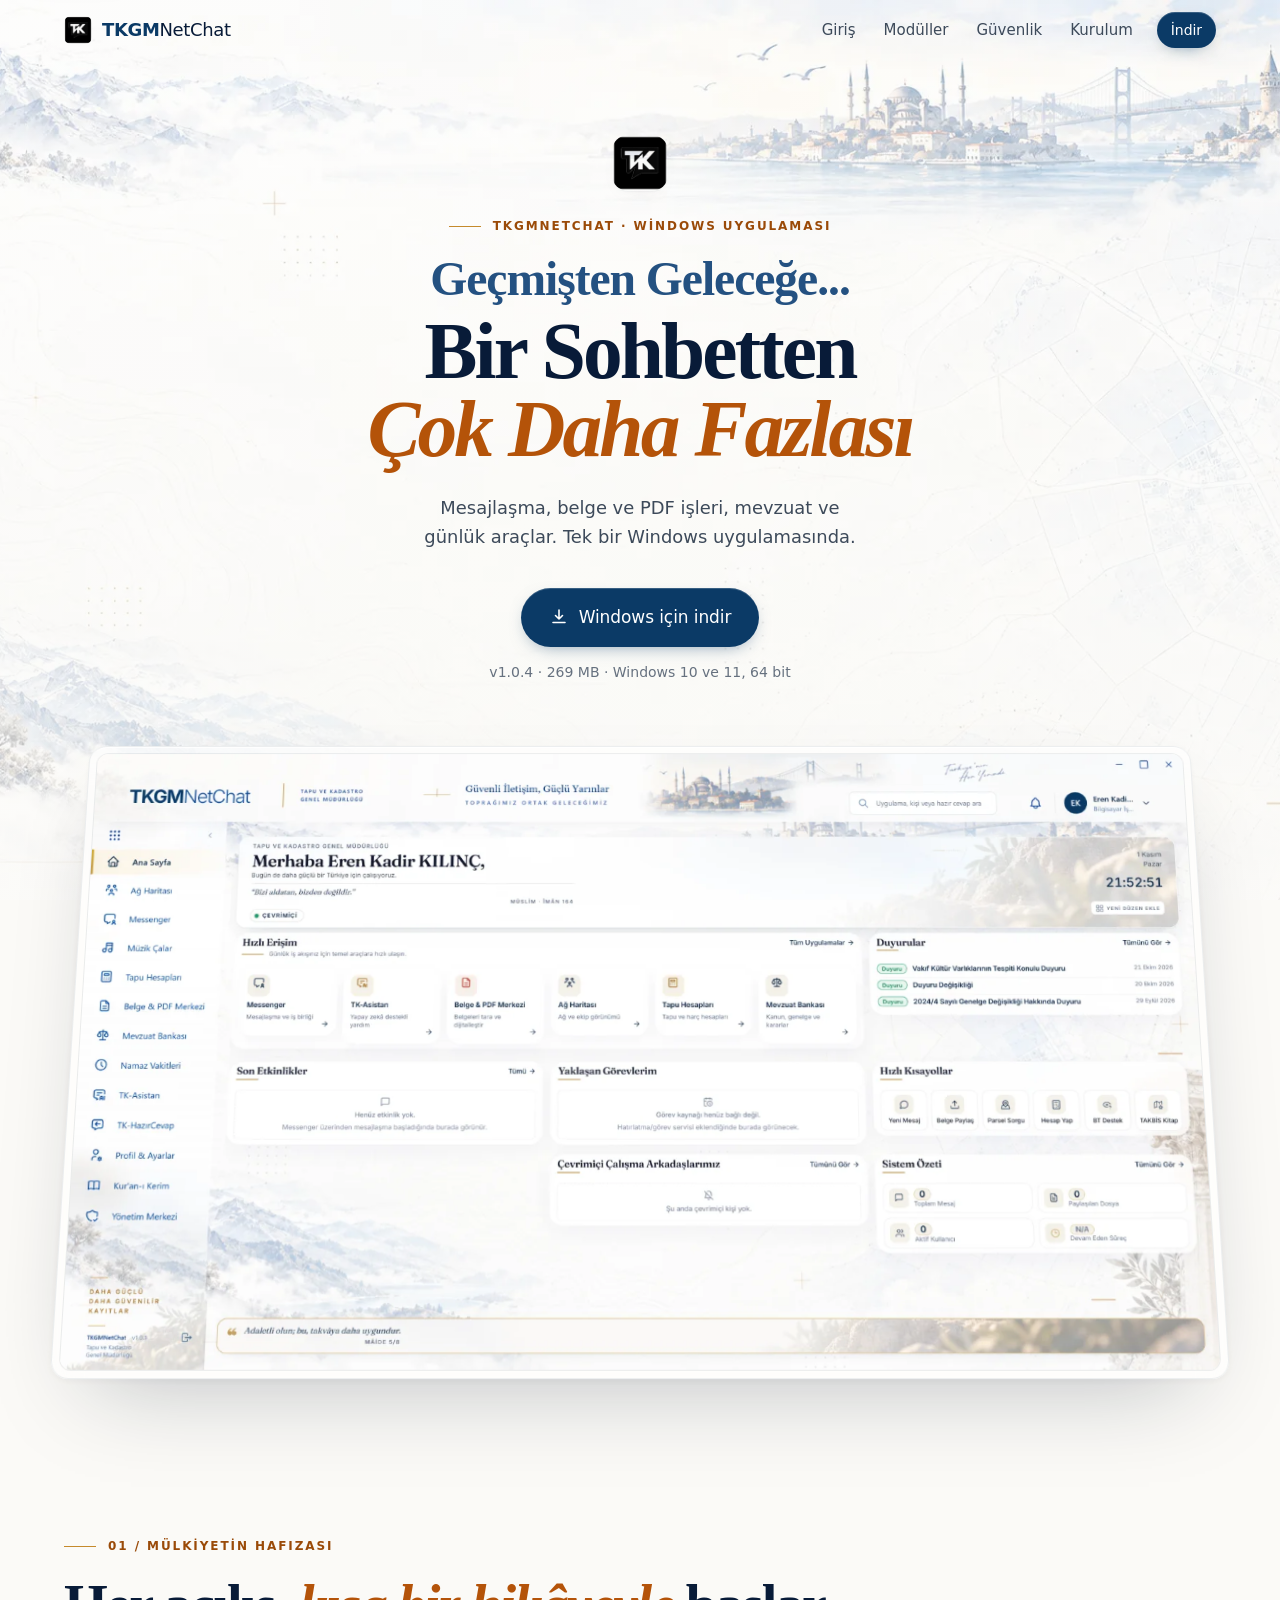
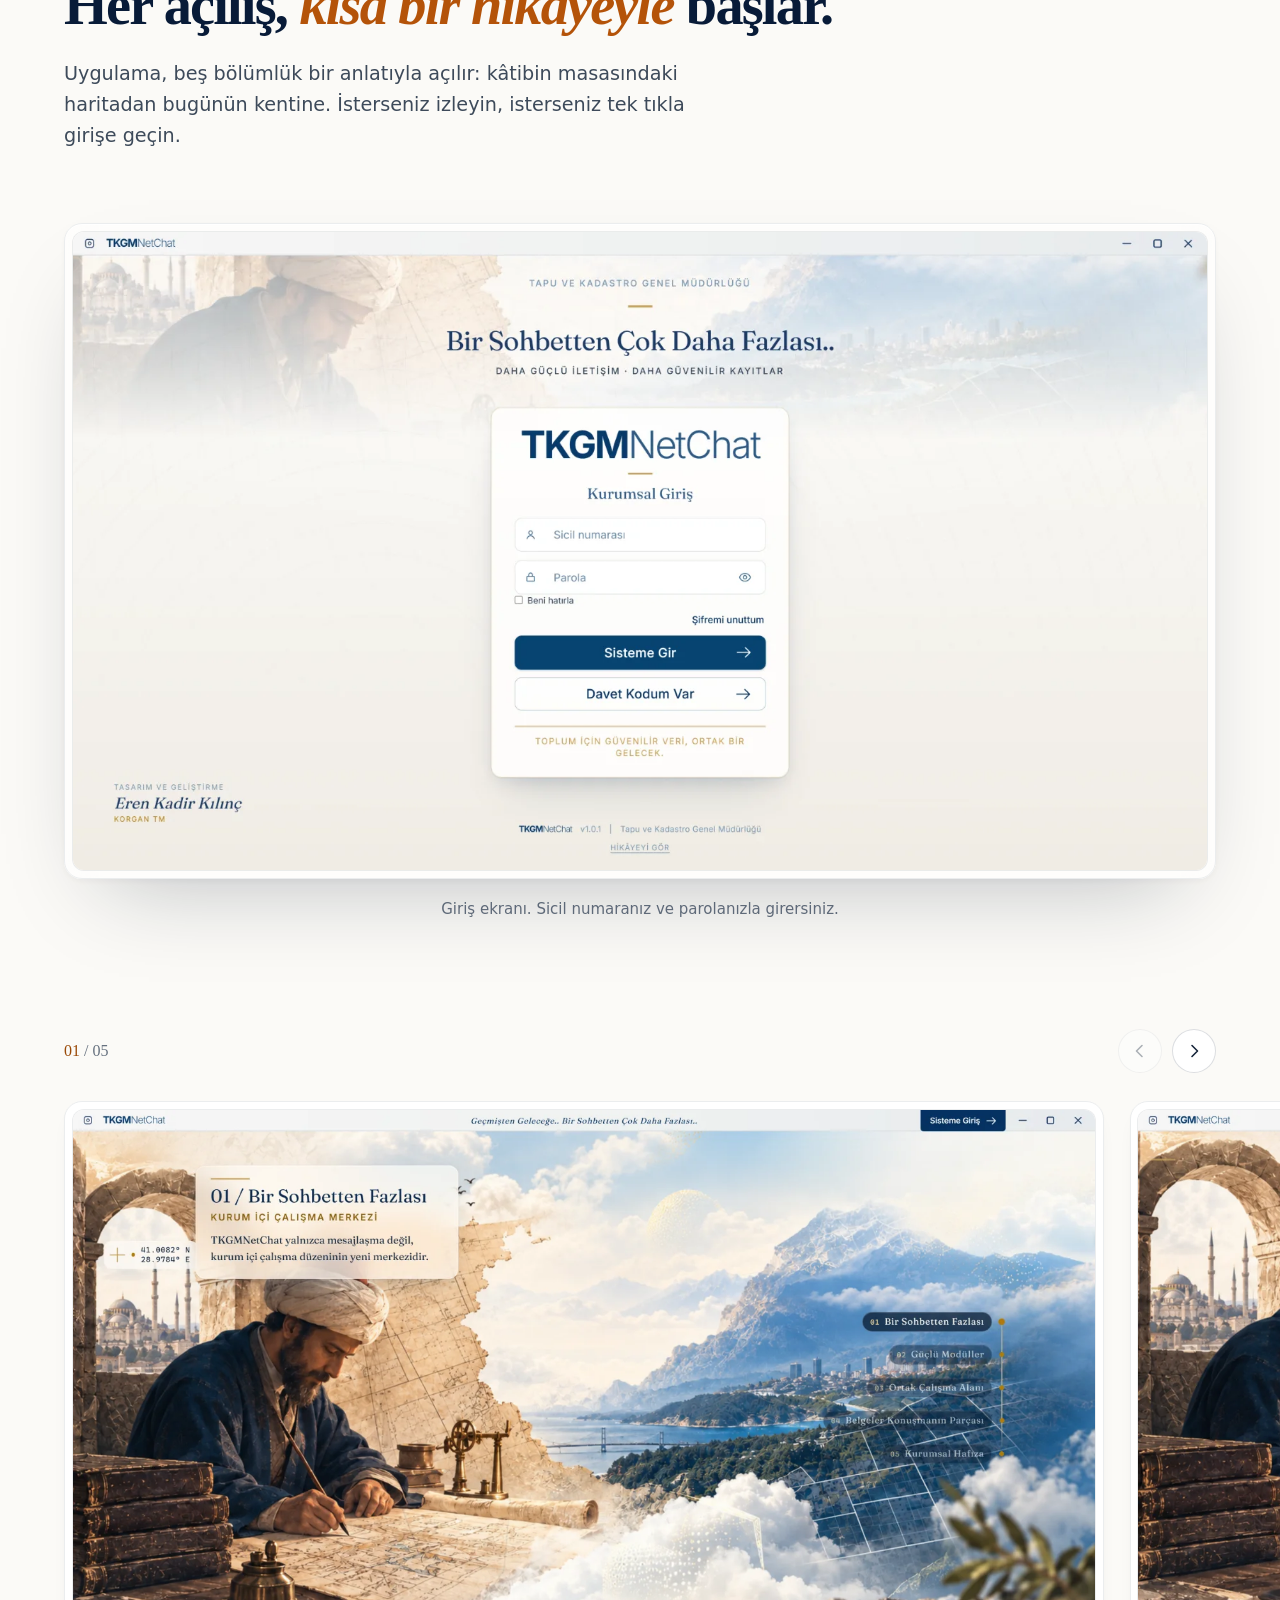
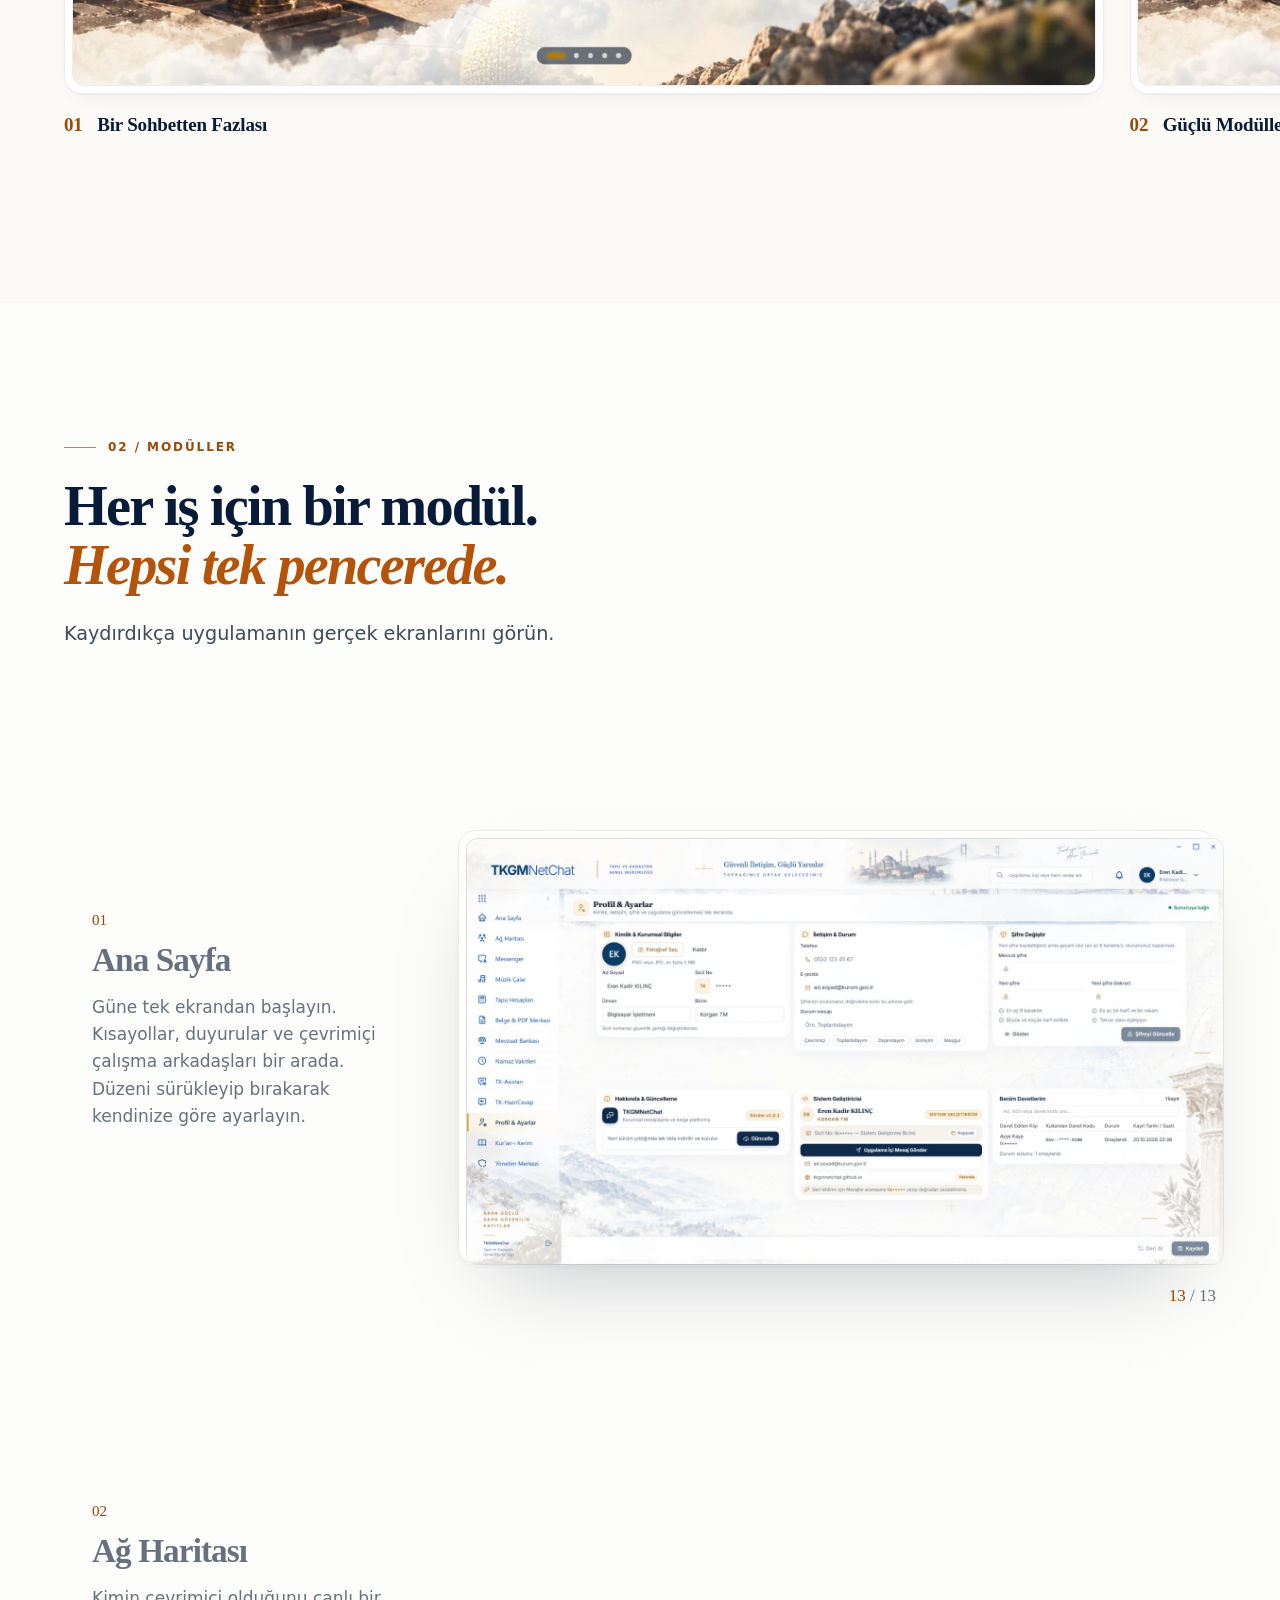
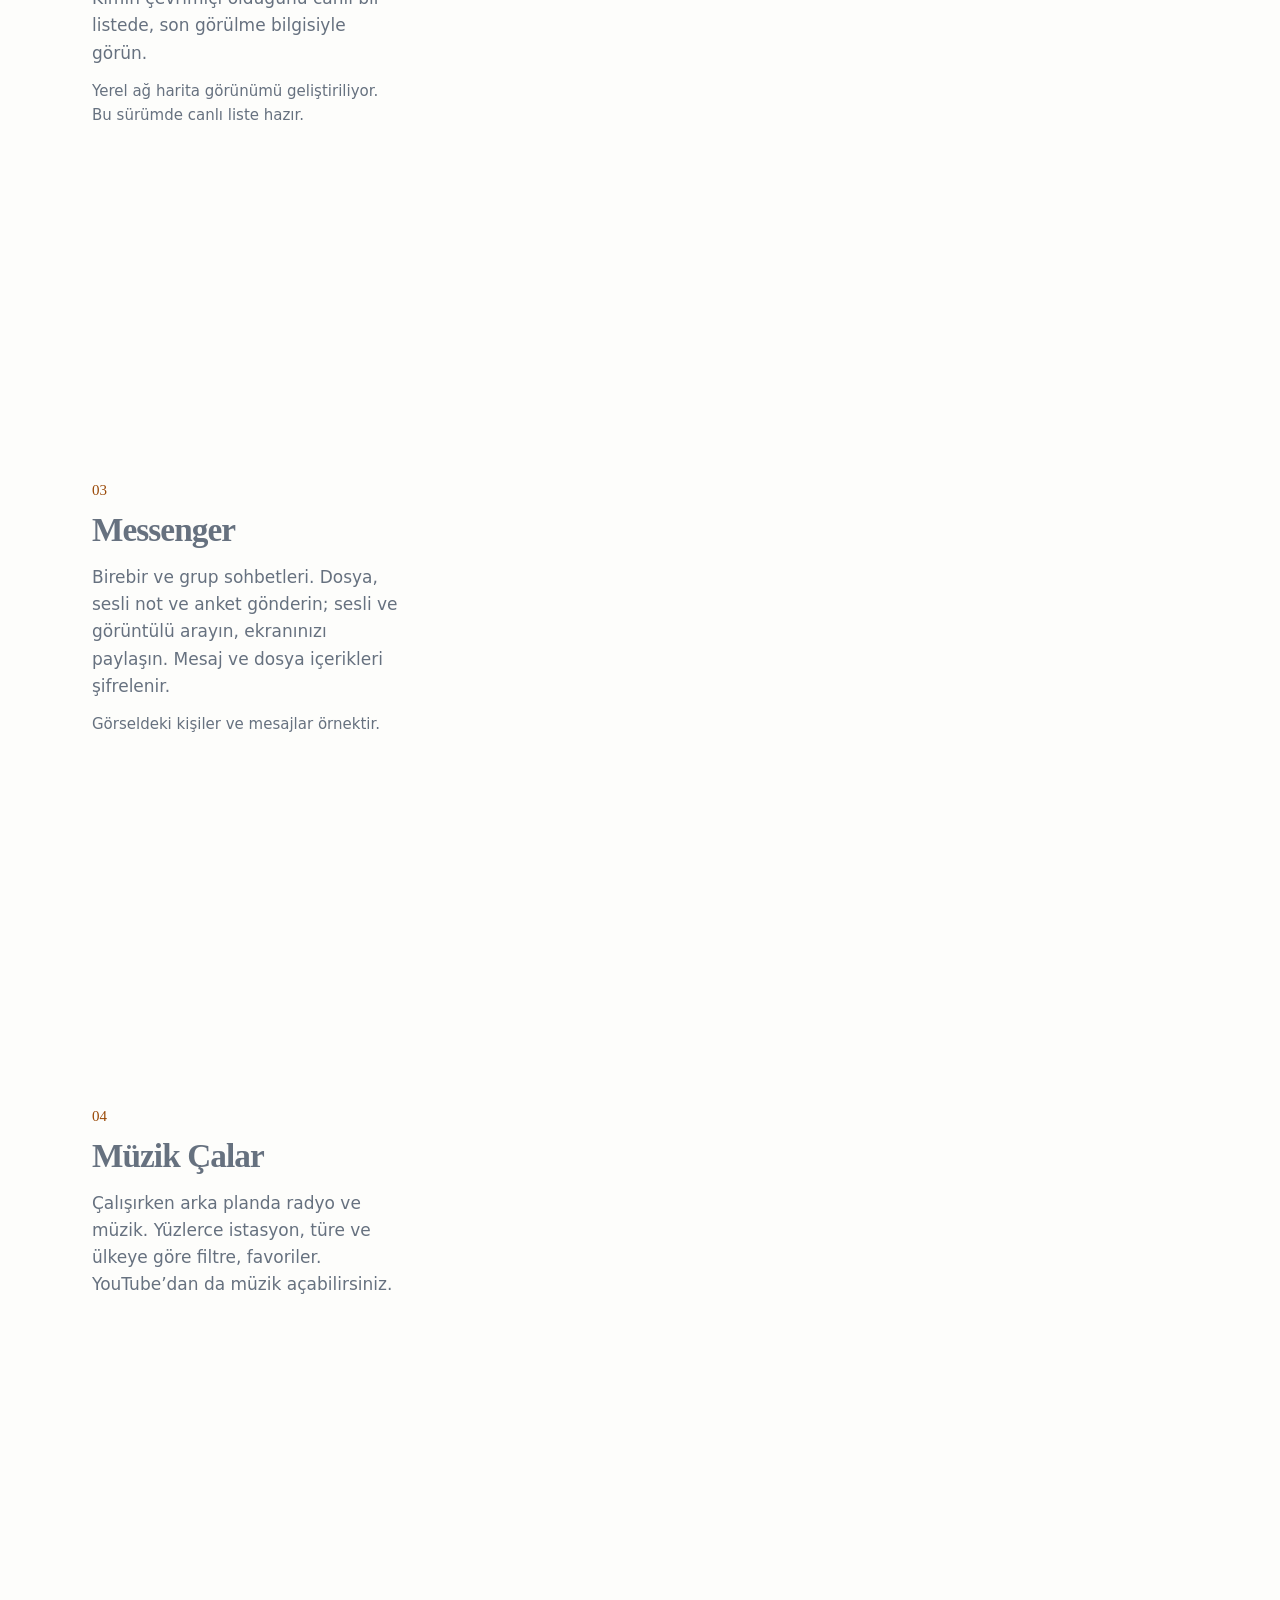
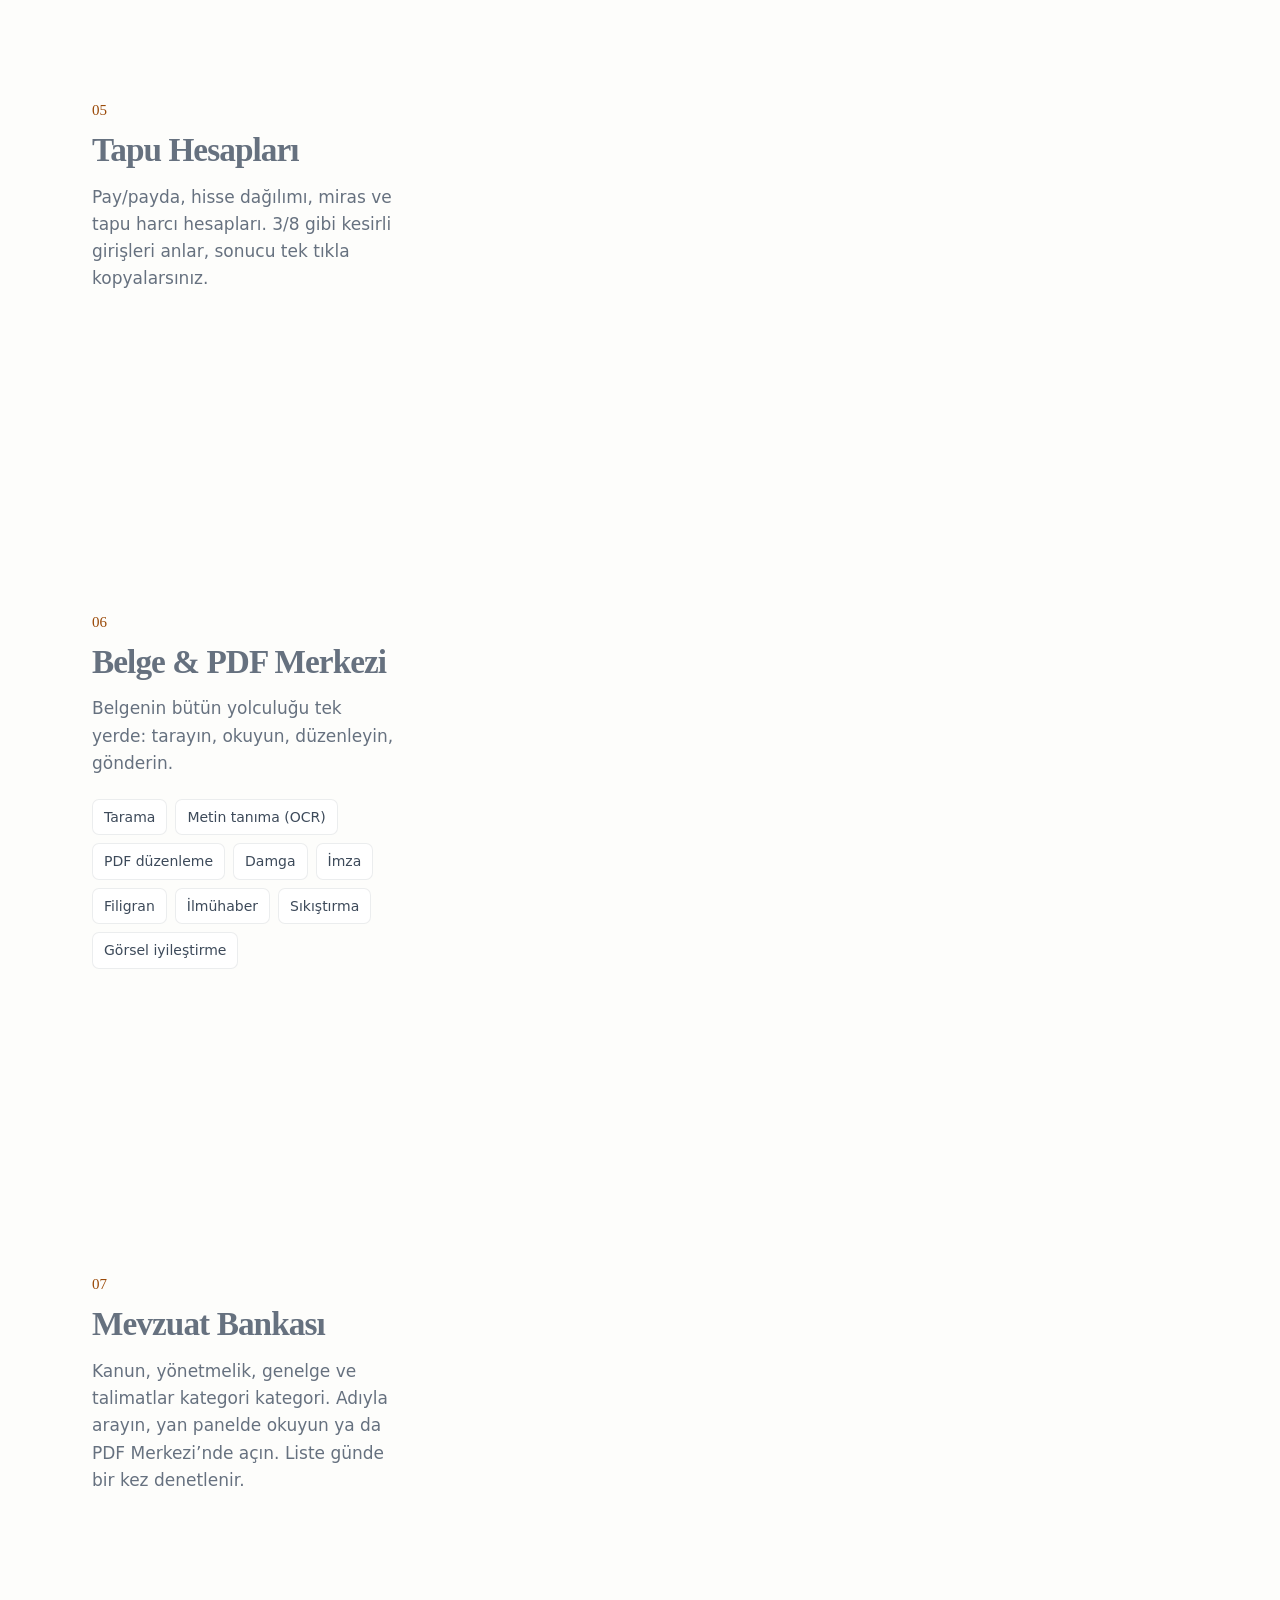
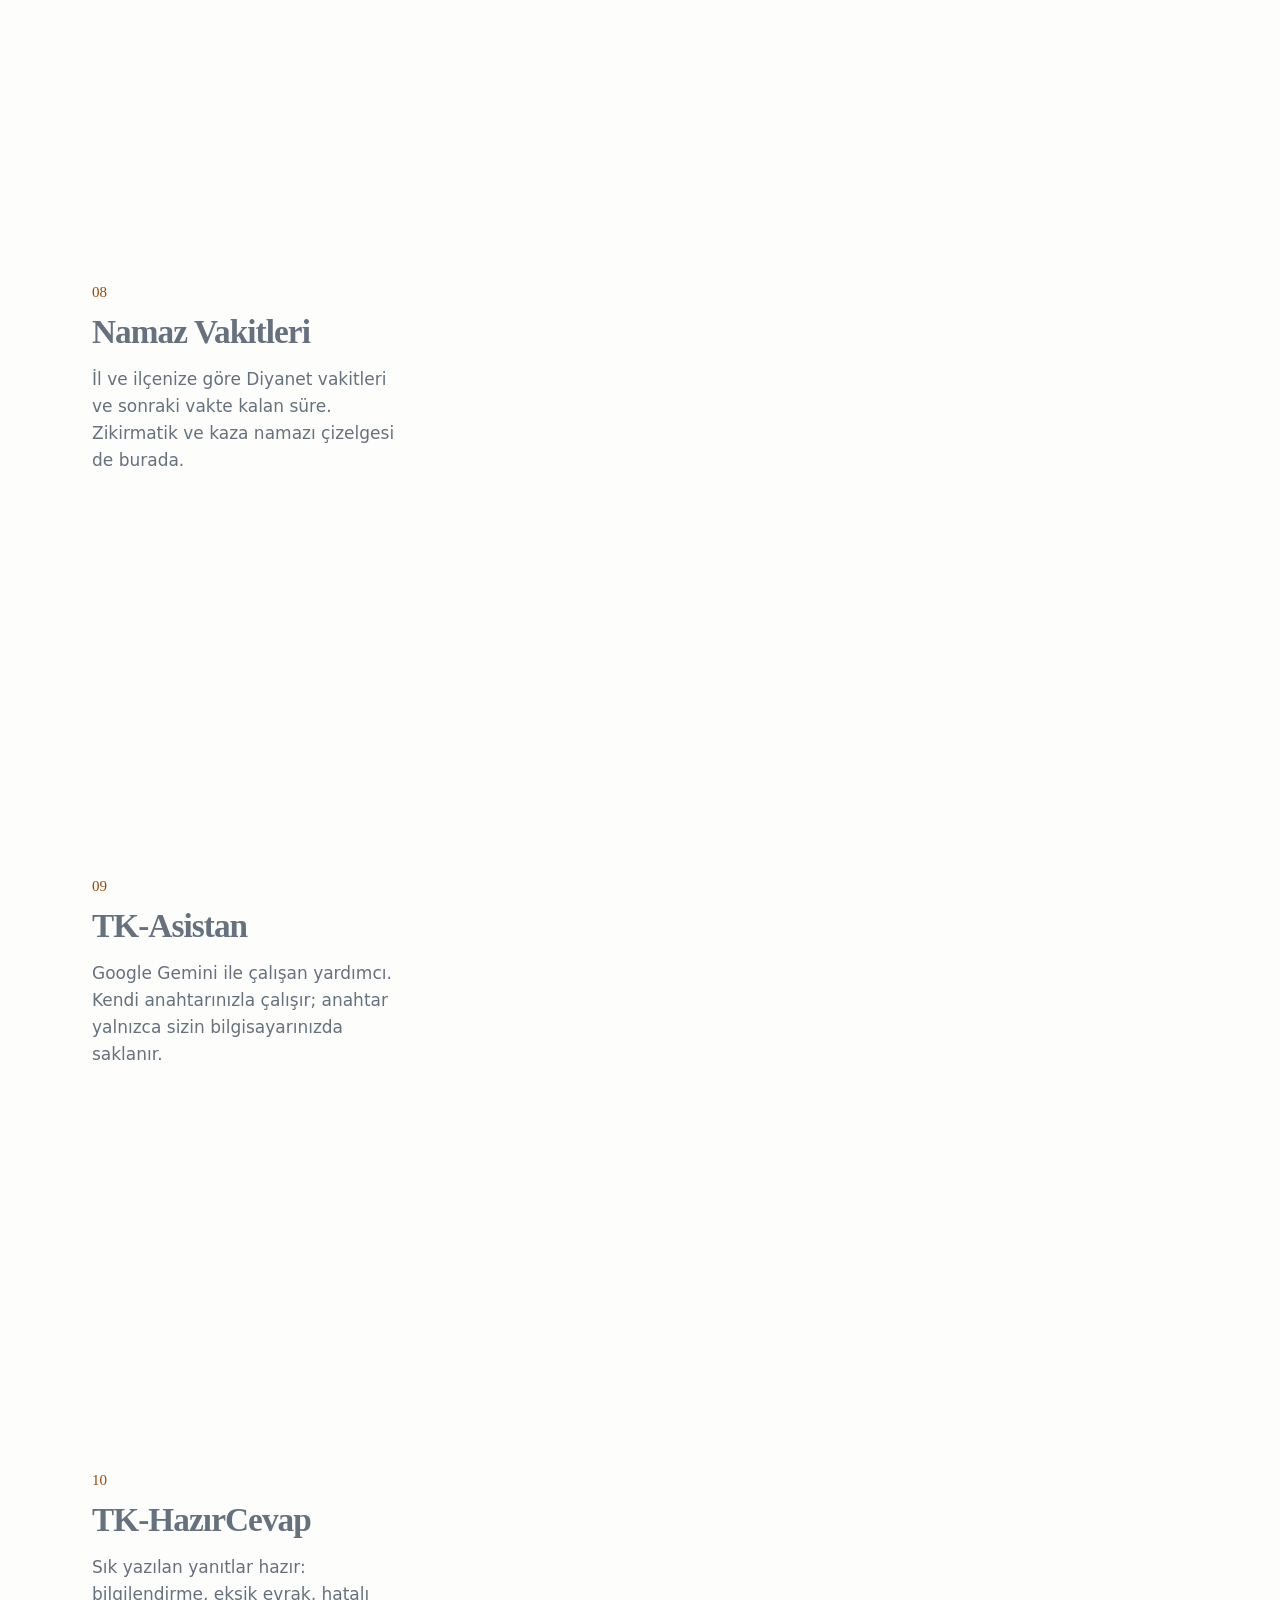
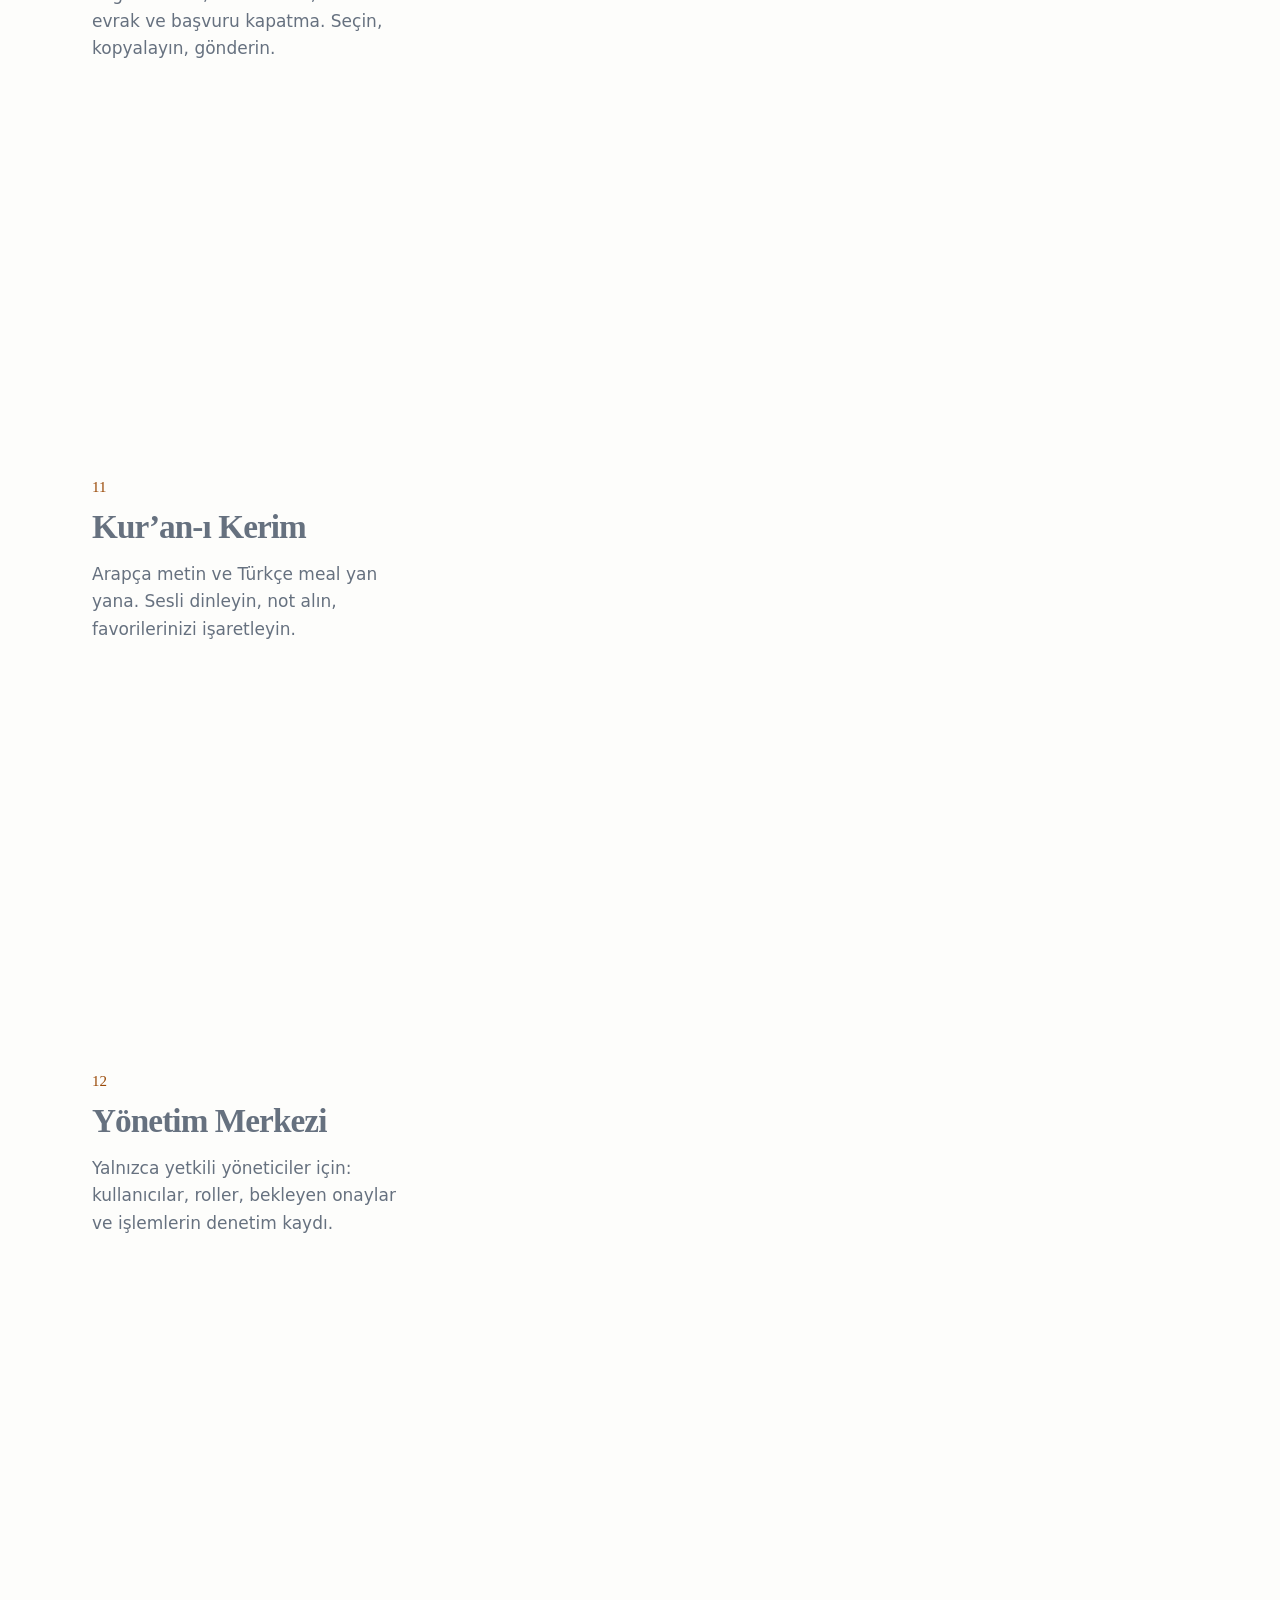
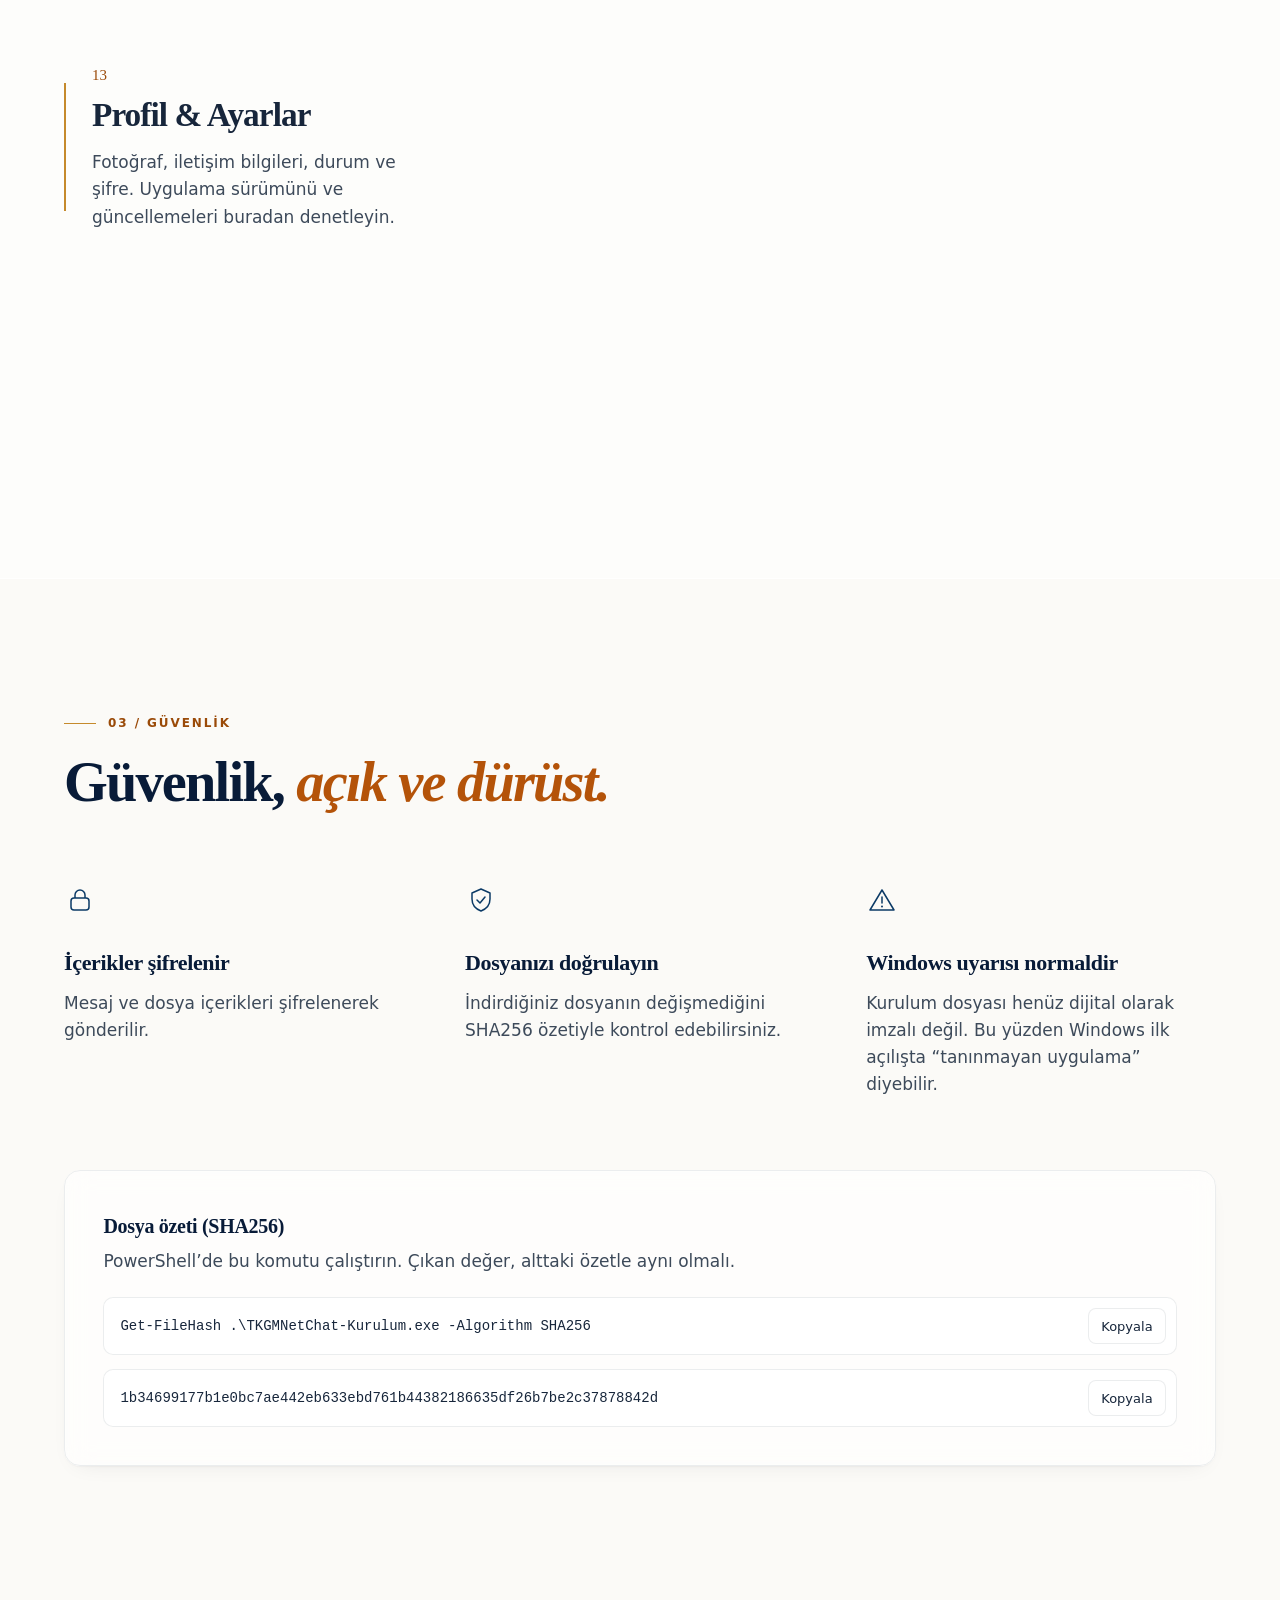
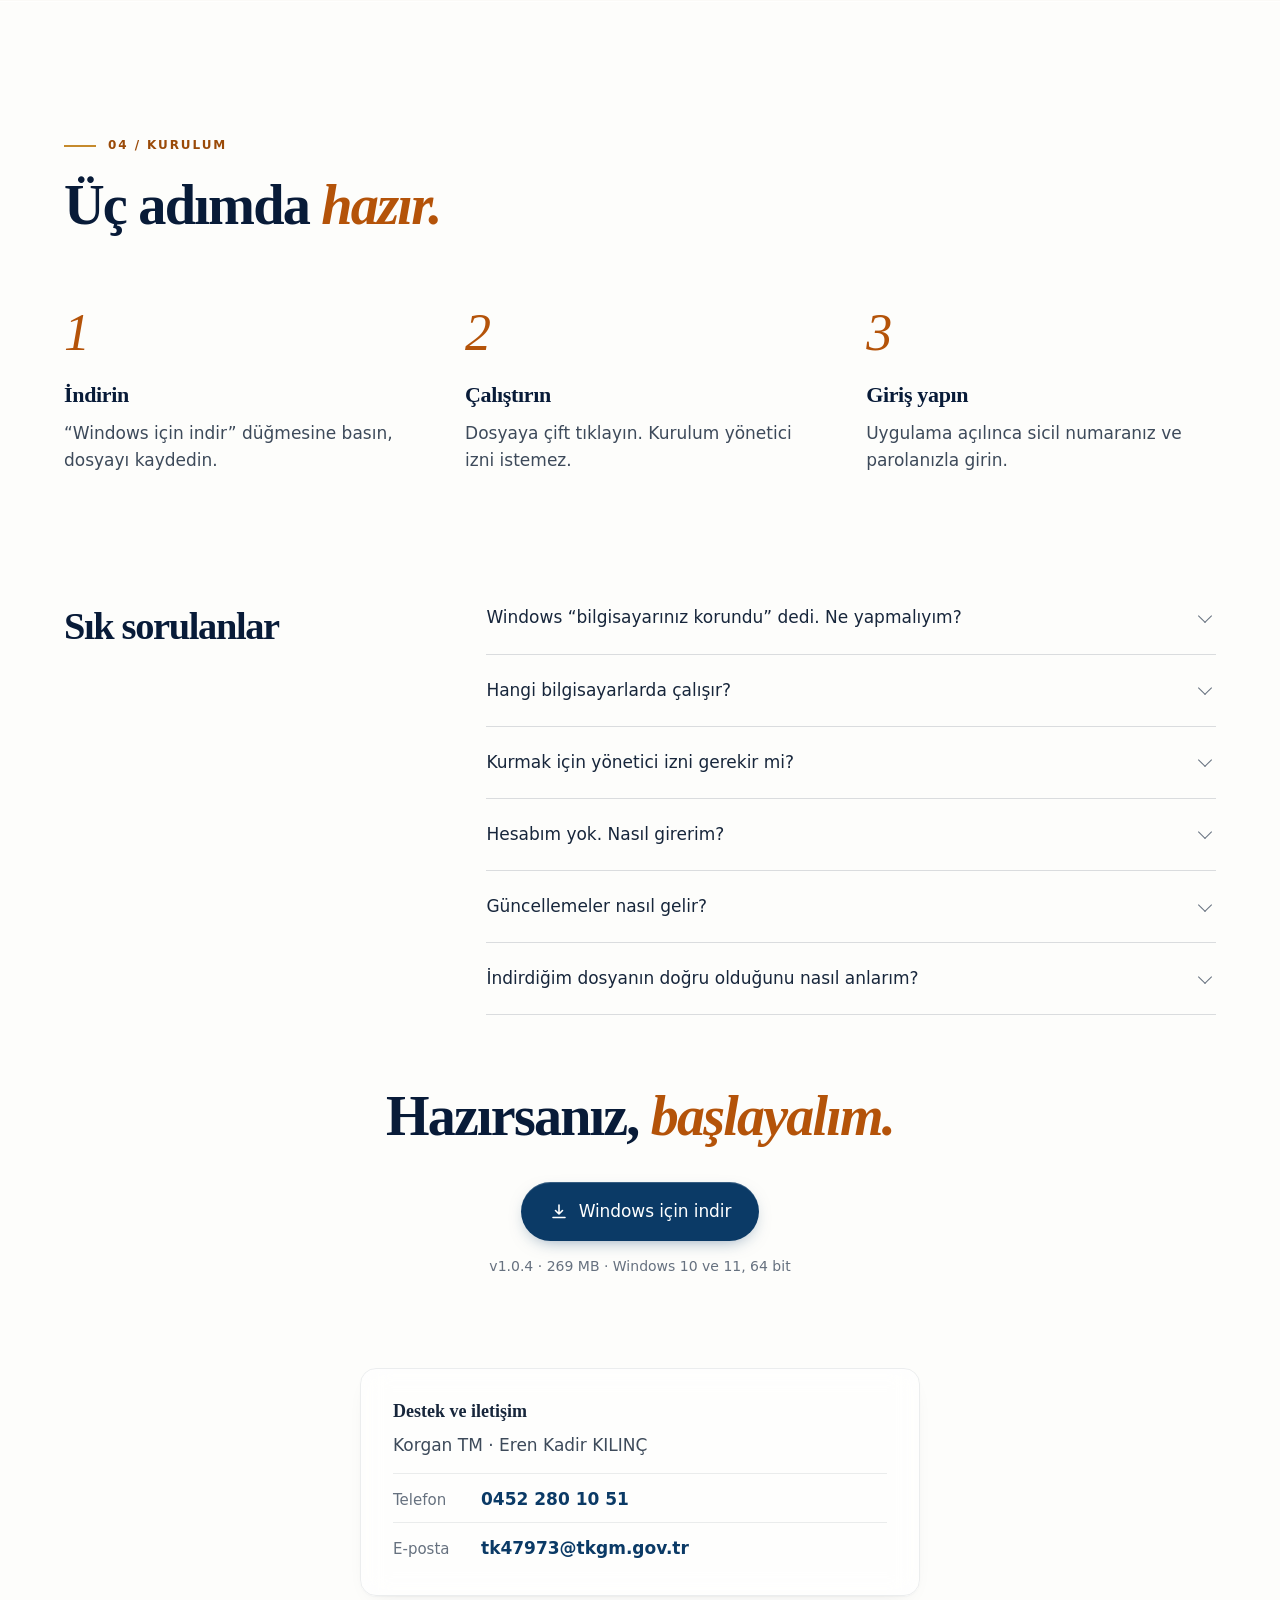
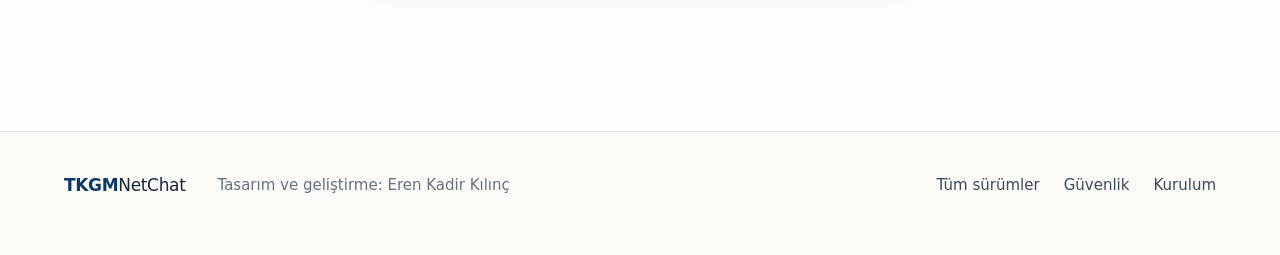
==== commit fadbecb4: "Surum 1.0.4: indirme duzmesi sabit adli Kurulum.exe, surum/boyut/SHA256" ====
--- a/index.html
+++ b/index.html
@@ -325,7 +325,7 @@
         <a href="#guven">Güvenlik</a>
         <a href="#kurulum">Kurulum</a>
       </nav>
-      <a class="btn btn--sm" data-download href="https://github.com/TKGMNetChat/tkgmnetchat.github.io/releases/latest">İndir</a>
+      <a class="btn btn--sm" data-download href="https://github.com/TKGMNetChat/tkgmnetchat.github.io/releases/latest/download/TKGMNetChat-Kurulum.exe">İndir</a>
     </div>
   </header>
 
@@ -342,11 +342,11 @@
         </h1>
         <p class="hero__sub">Mesajlaşma, belge ve PDF işleri, mevzuat ve günlük araçlar. Tek bir Windows uygulamasında.</p>
         <div class="cta">
-          <a class="btn btn--lg" data-download href="https://github.com/TKGMNetChat/tkgmnetchat.github.io/releases/latest">
+          <a class="btn btn--lg" data-download href="https://github.com/TKGMNetChat/tkgmnetchat.github.io/releases/latest/download/TKGMNetChat-Kurulum.exe">
             <svg class="btn__icon" viewBox="0 0 20 20" aria-hidden="true"><path d="M10 3v9m0 0-3.5-3.5M10 12l3.5-3.5M4 15.5h12" fill="none" stroke="currentColor" stroke-width="1.6" stroke-linecap="round" stroke-linejoin="round"/></svg>
             Windows için indir
           </a>
-          <p class="cta__meta"><span data-version>v1.0.3</span> · <span data-size>380 MB</span> · Windows 10 ve 11, 64 bit</p>
+          <p class="cta__meta"><span data-version>v1.0.4</span> · <span data-size>269 MB</span> · Windows 10 ve 11, 64 bit</p>
         </div>
       </div>
       <div class="wrap wrap--wide hero__stage">
@@ -526,8 +526,8 @@
             <h3>Dosya özeti (SHA256)</h3>
             <p>PowerShell’de bu komutu çalıştırın. Çıkan değer, alttaki özetle aynı olmalı.</p>
           </div>
-          <div class="code"><code id="cmd">Get-FileHash .\TKGMNetChat-Kurulum-1.0.3.exe -Algorithm SHA256</code><button type="button" class="copy" data-copy="#cmd">Kopyala</button></div>
-          <div class="code"><code id="hash" class="hash">ea59e1d57f4edecdaa3aaaba7b7c261023fd2e59162761a9186e24d4a0dcec8f</code><button type="button" class="copy" data-copy="#hash">Kopyala</button></div>
+          <div class="code"><code id="cmd">Get-FileHash .\TKGMNetChat-Kurulum.exe -Algorithm SHA256</code><button type="button" class="copy" data-copy="#cmd">Kopyala</button></div>
+          <div class="code"><code id="hash" class="hash">1b34699177b1e0bc7ae442eb633ebd761b44382186635df26b7be2c37878842d</code><button type="button" class="copy" data-copy="#hash">Kopyala</button></div>
         </div>
       </div>
     </section>
@@ -575,11 +575,11 @@
       <div class="wrap final reveal">
         <h2 class="final__title">Hazırsanız, <em>başlayalım.</em></h2>
         <div class="cta">
-          <a class="btn btn--lg" data-download href="https://github.com/TKGMNetChat/tkgmnetchat.github.io/releases/latest">
+          <a class="btn btn--lg" data-download href="https://github.com/TKGMNetChat/tkgmnetchat.github.io/releases/latest/download/TKGMNetChat-Kurulum.exe">
             <svg class="btn__icon" viewBox="0 0 20 20" aria-hidden="true"><path d="M10 3v9m0 0-3.5-3.5M10 12l3.5-3.5M4 15.5h12" fill="none" stroke="currentColor" stroke-width="1.6" stroke-linecap="round" stroke-linejoin="round"/></svg>
             Windows için indir
           </a>
-          <p class="cta__meta"><span data-version>v1.0.3</span> · <span data-size>380 MB</span> · Windows 10 ve 11, 64 bit</p>
+          <p class="cta__meta"><span data-version>v1.0.4</span> · <span data-size>269 MB</span> · Windows 10 ve 11, 64 bit</p>
         </div>
         <div class="support glass">
           <h3>Destek ve iletişim</h3>
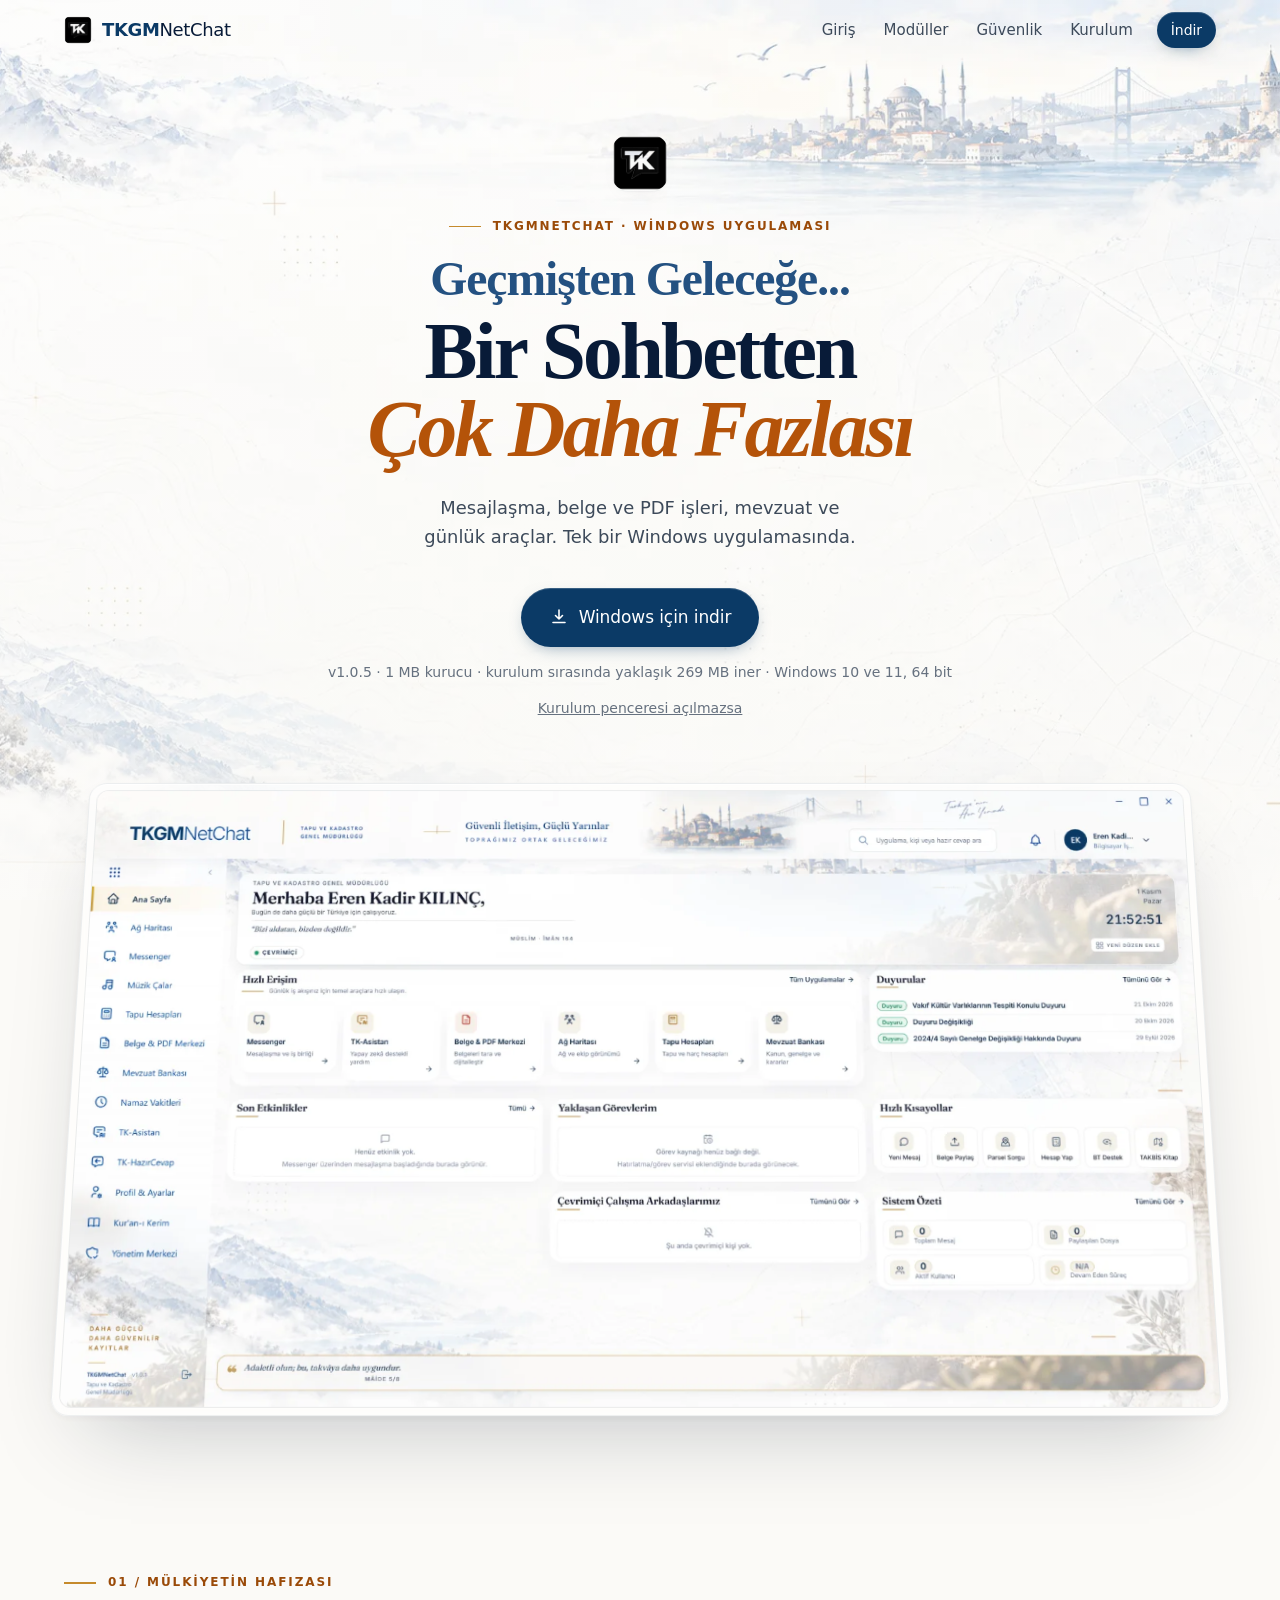
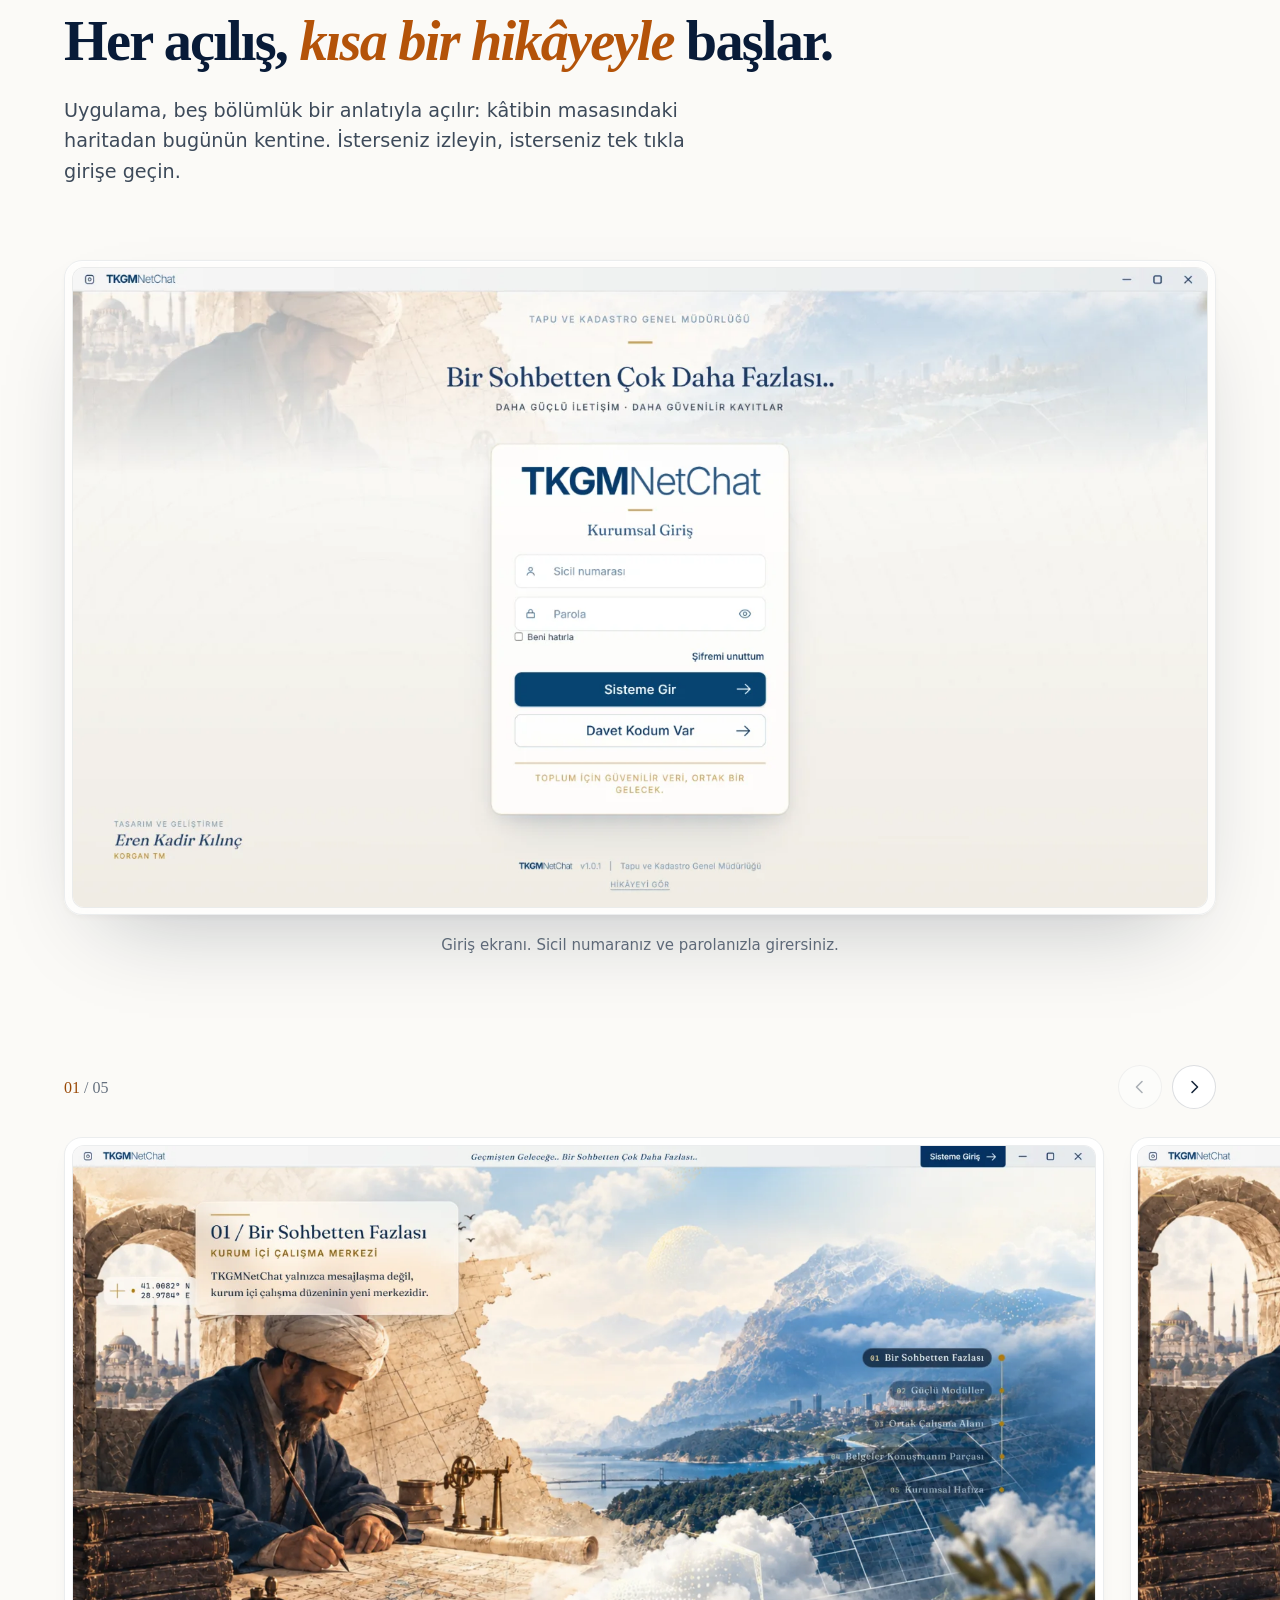
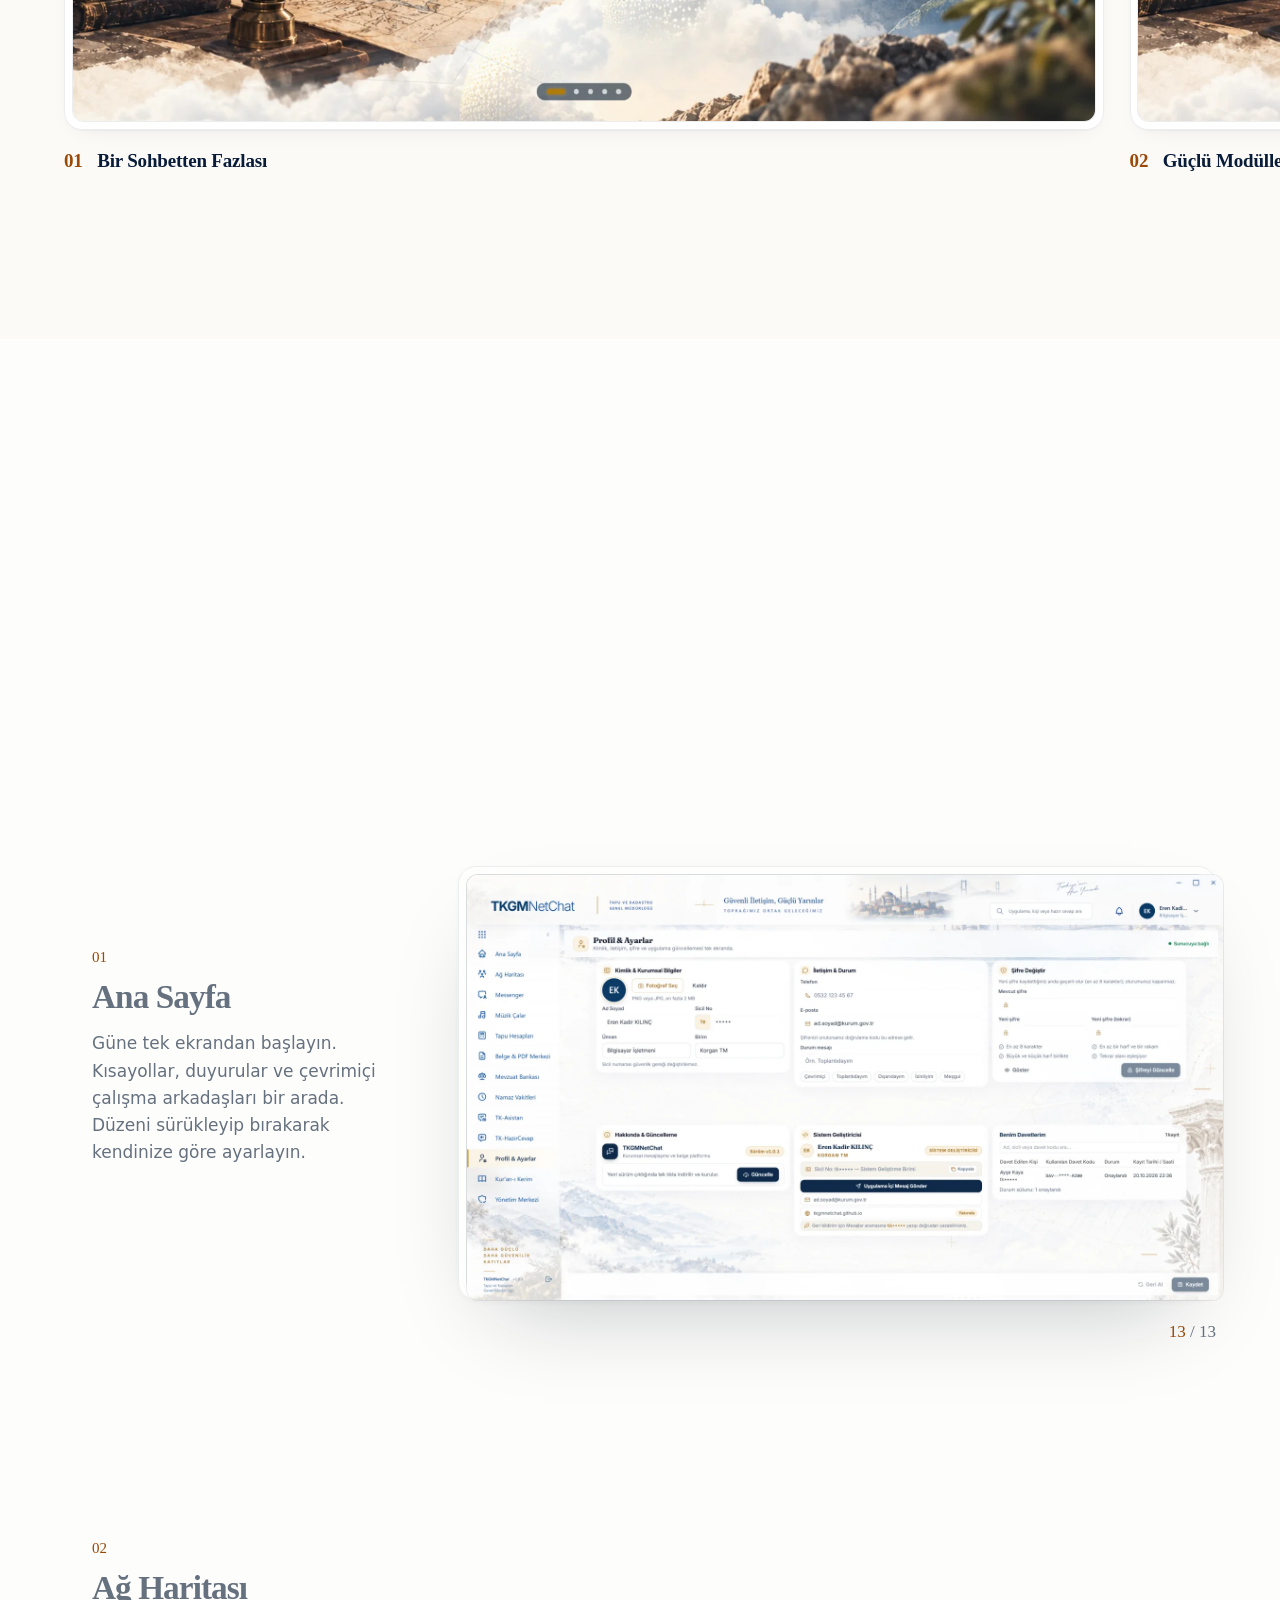
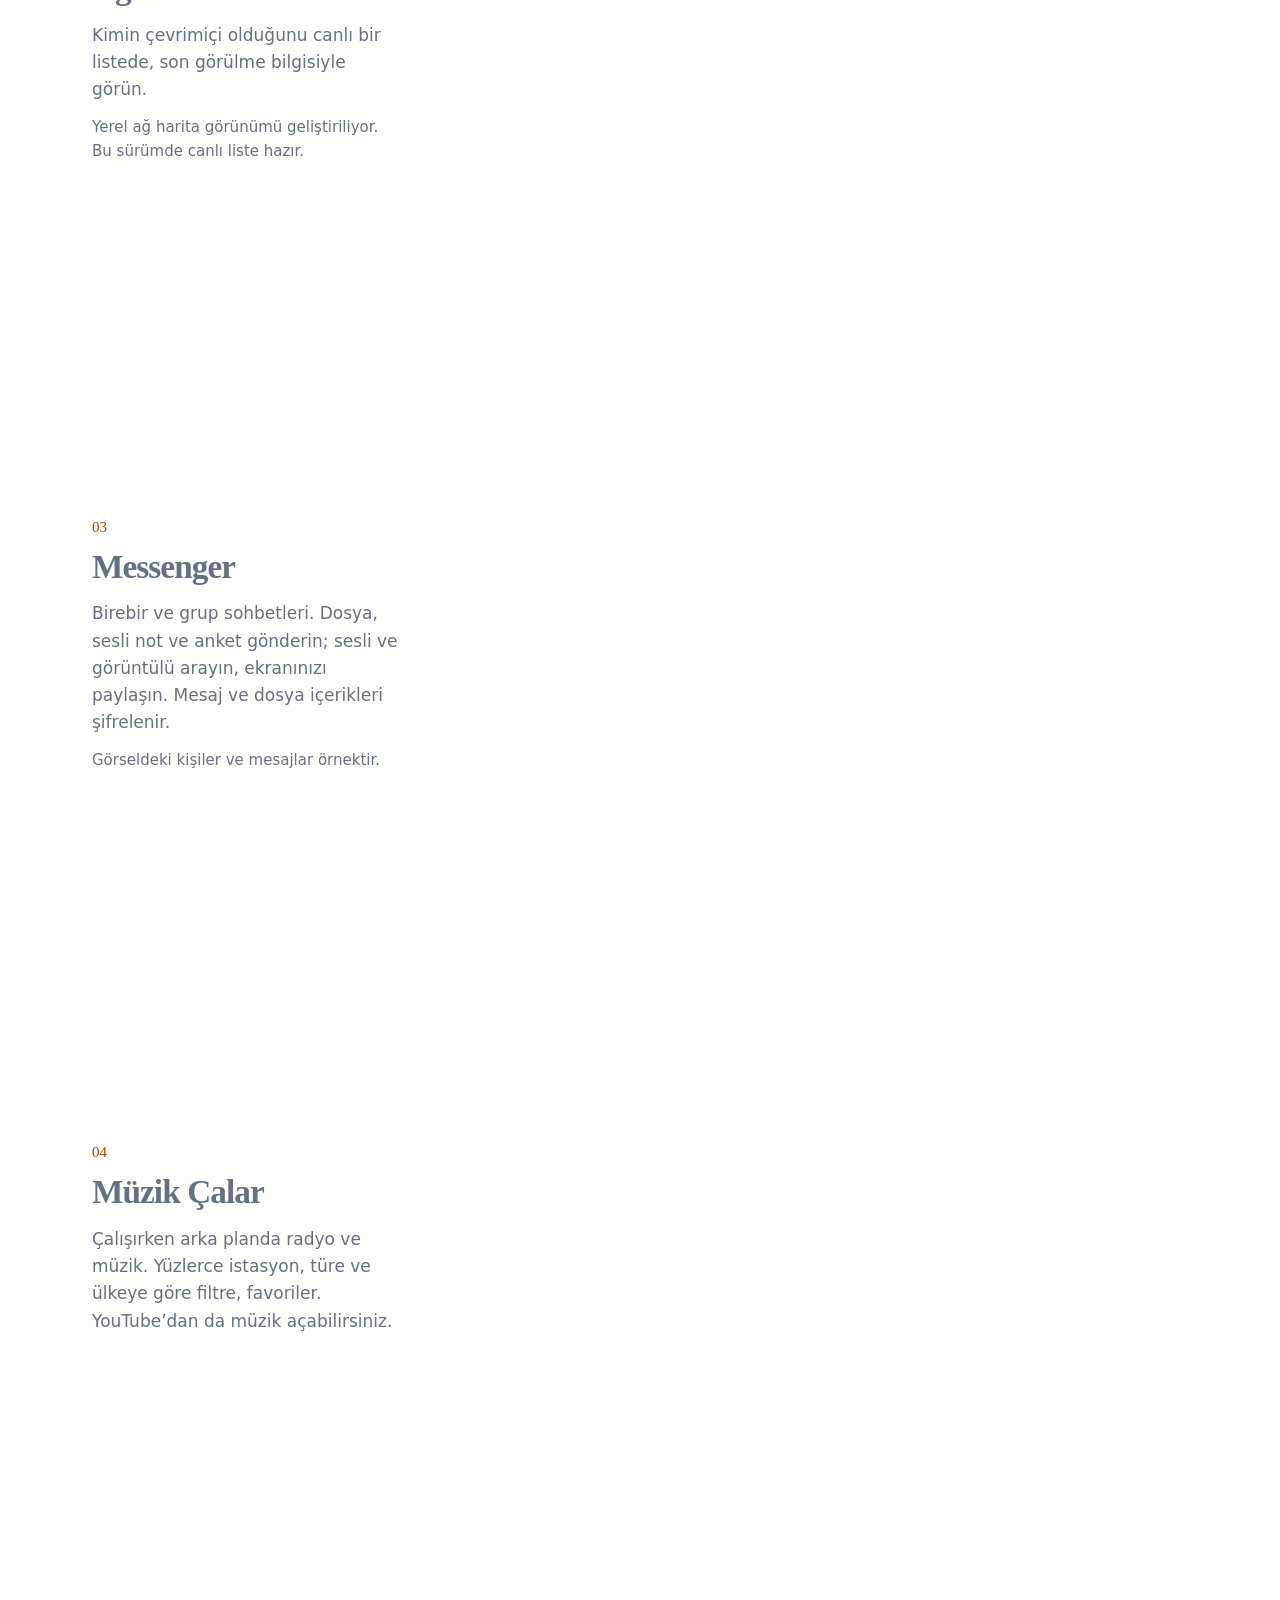
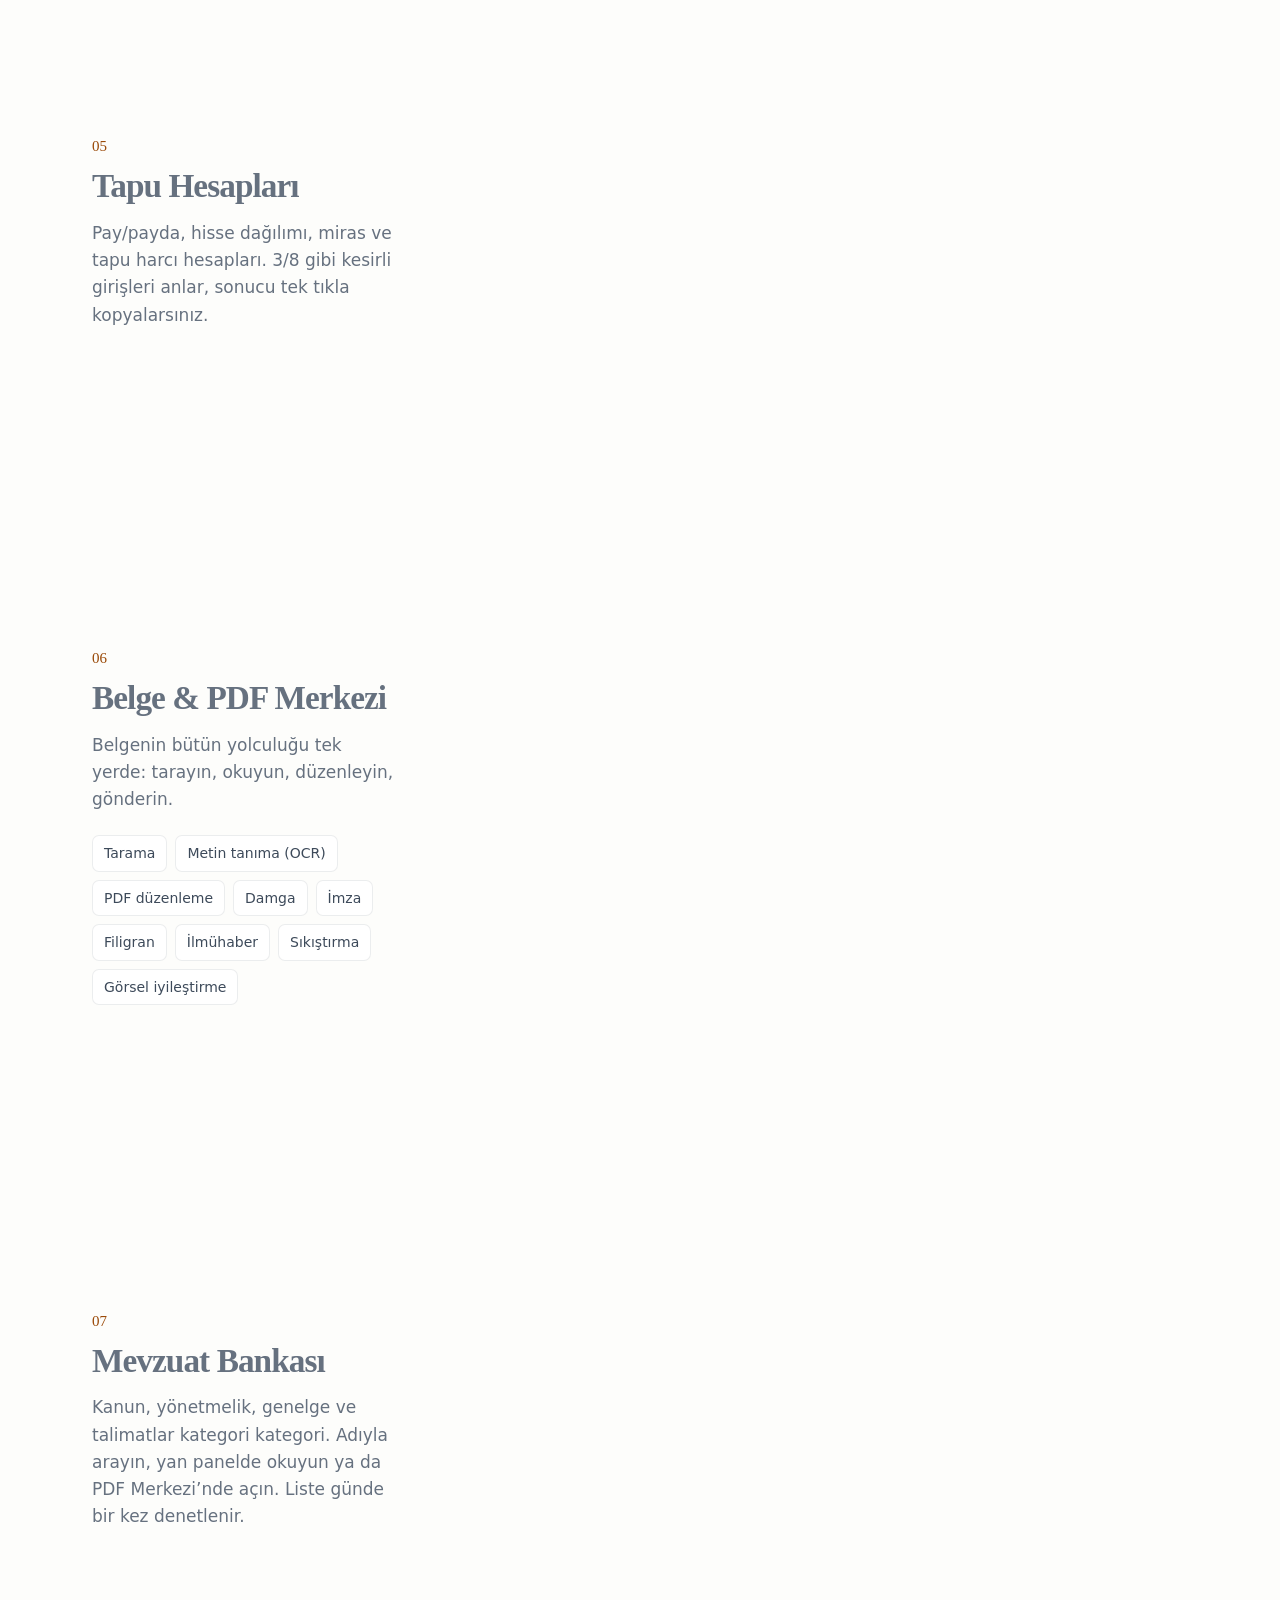
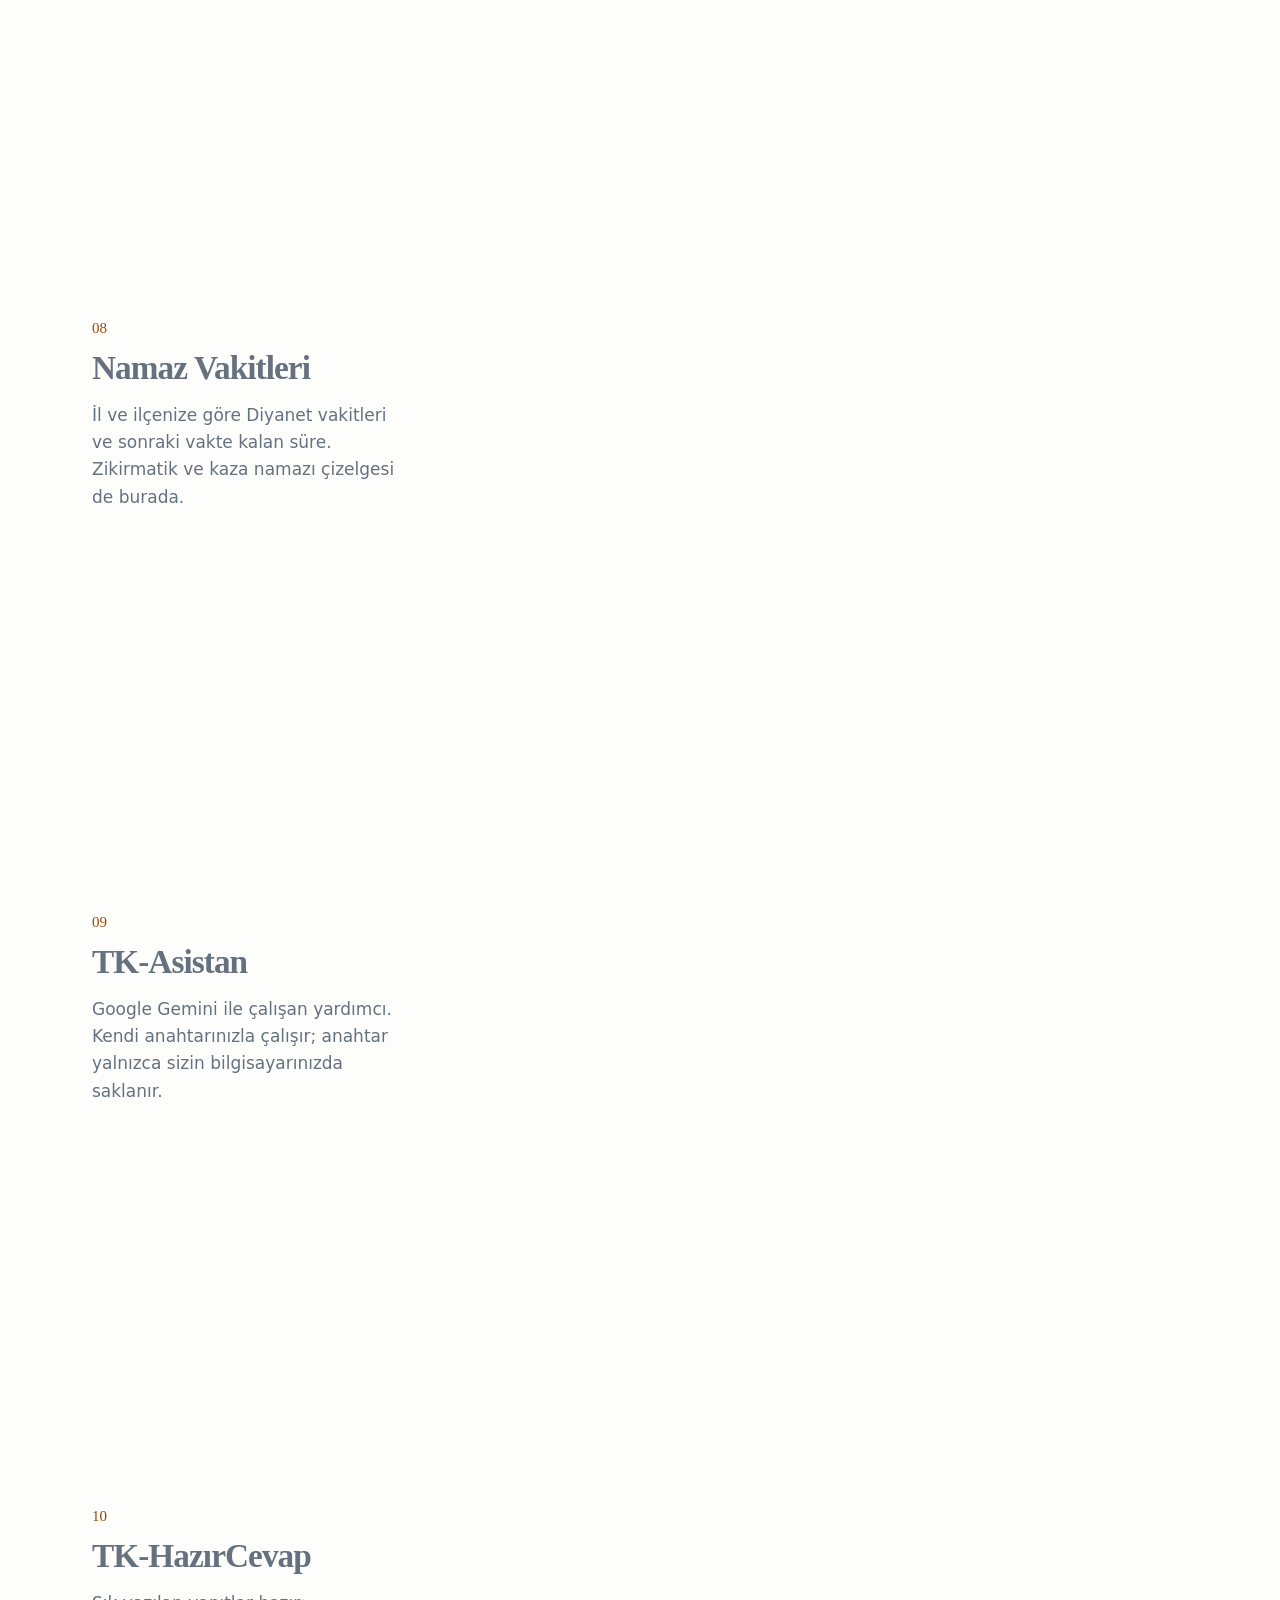
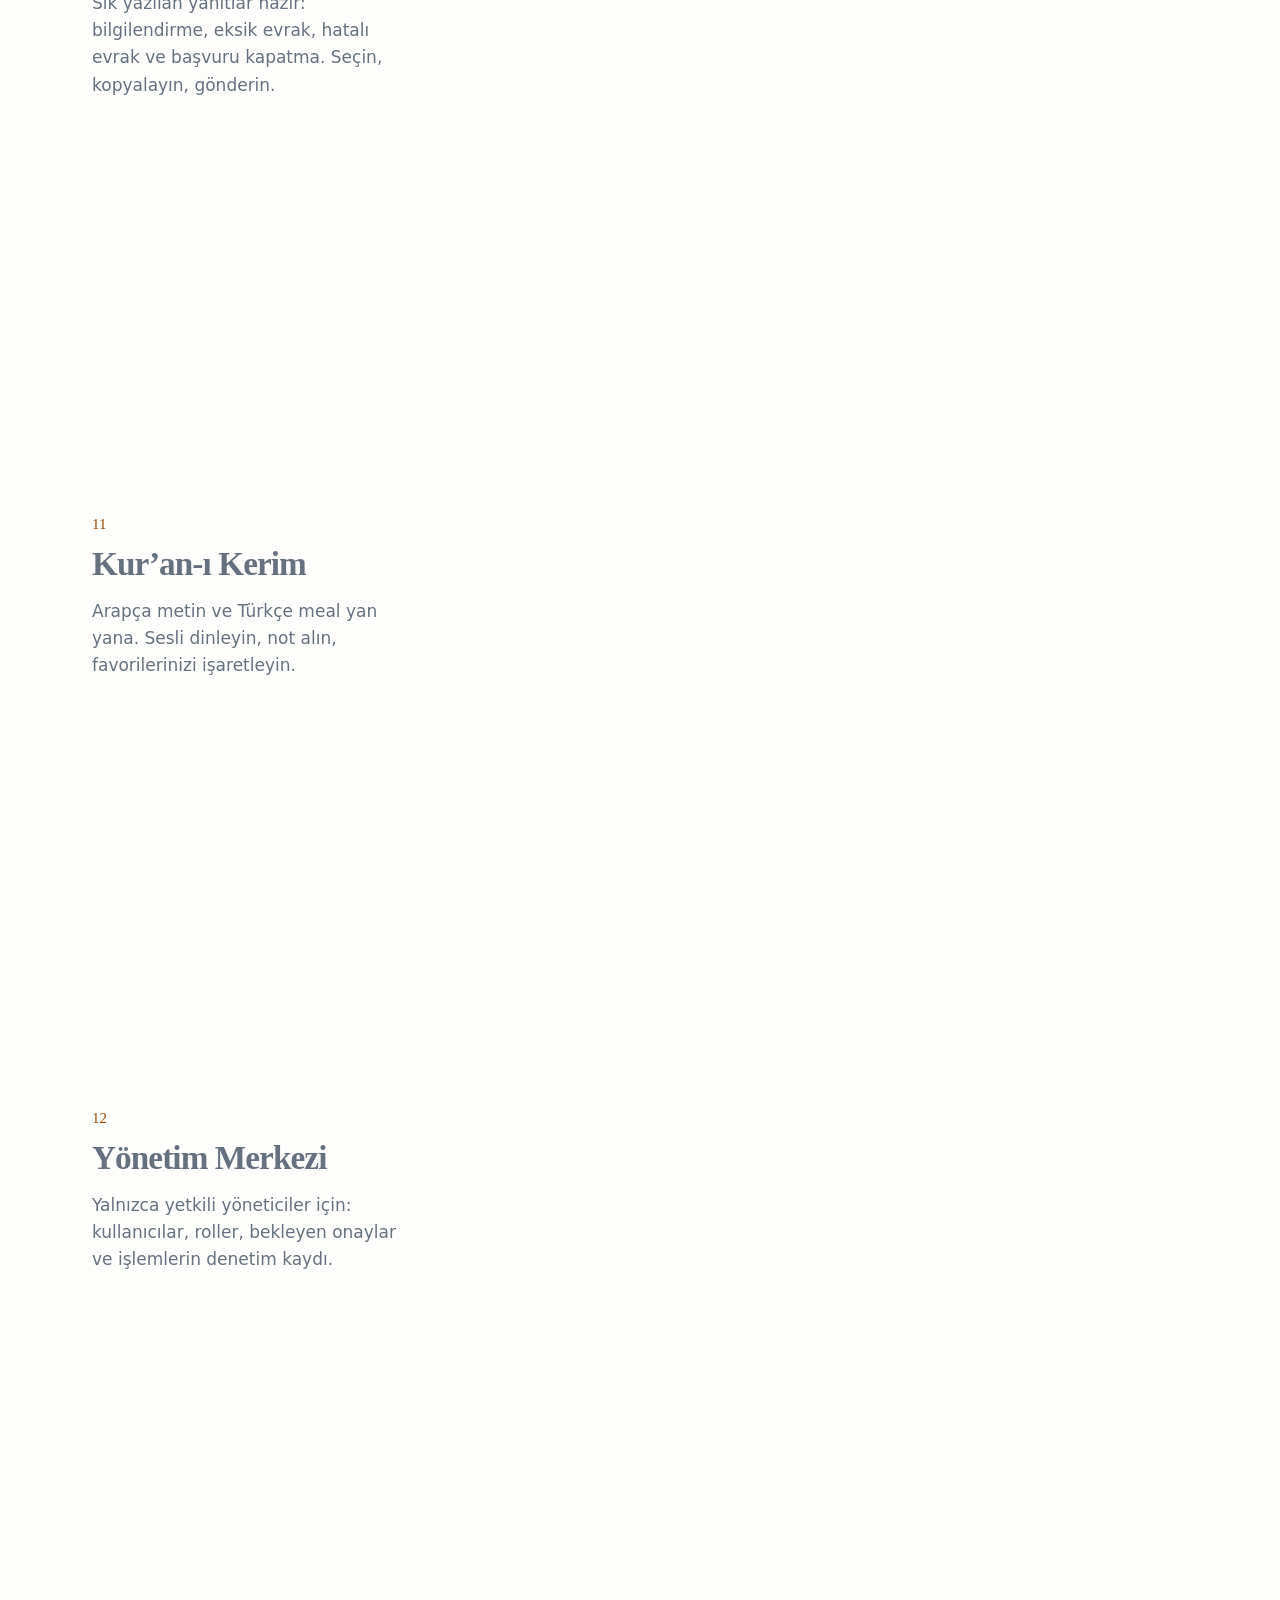
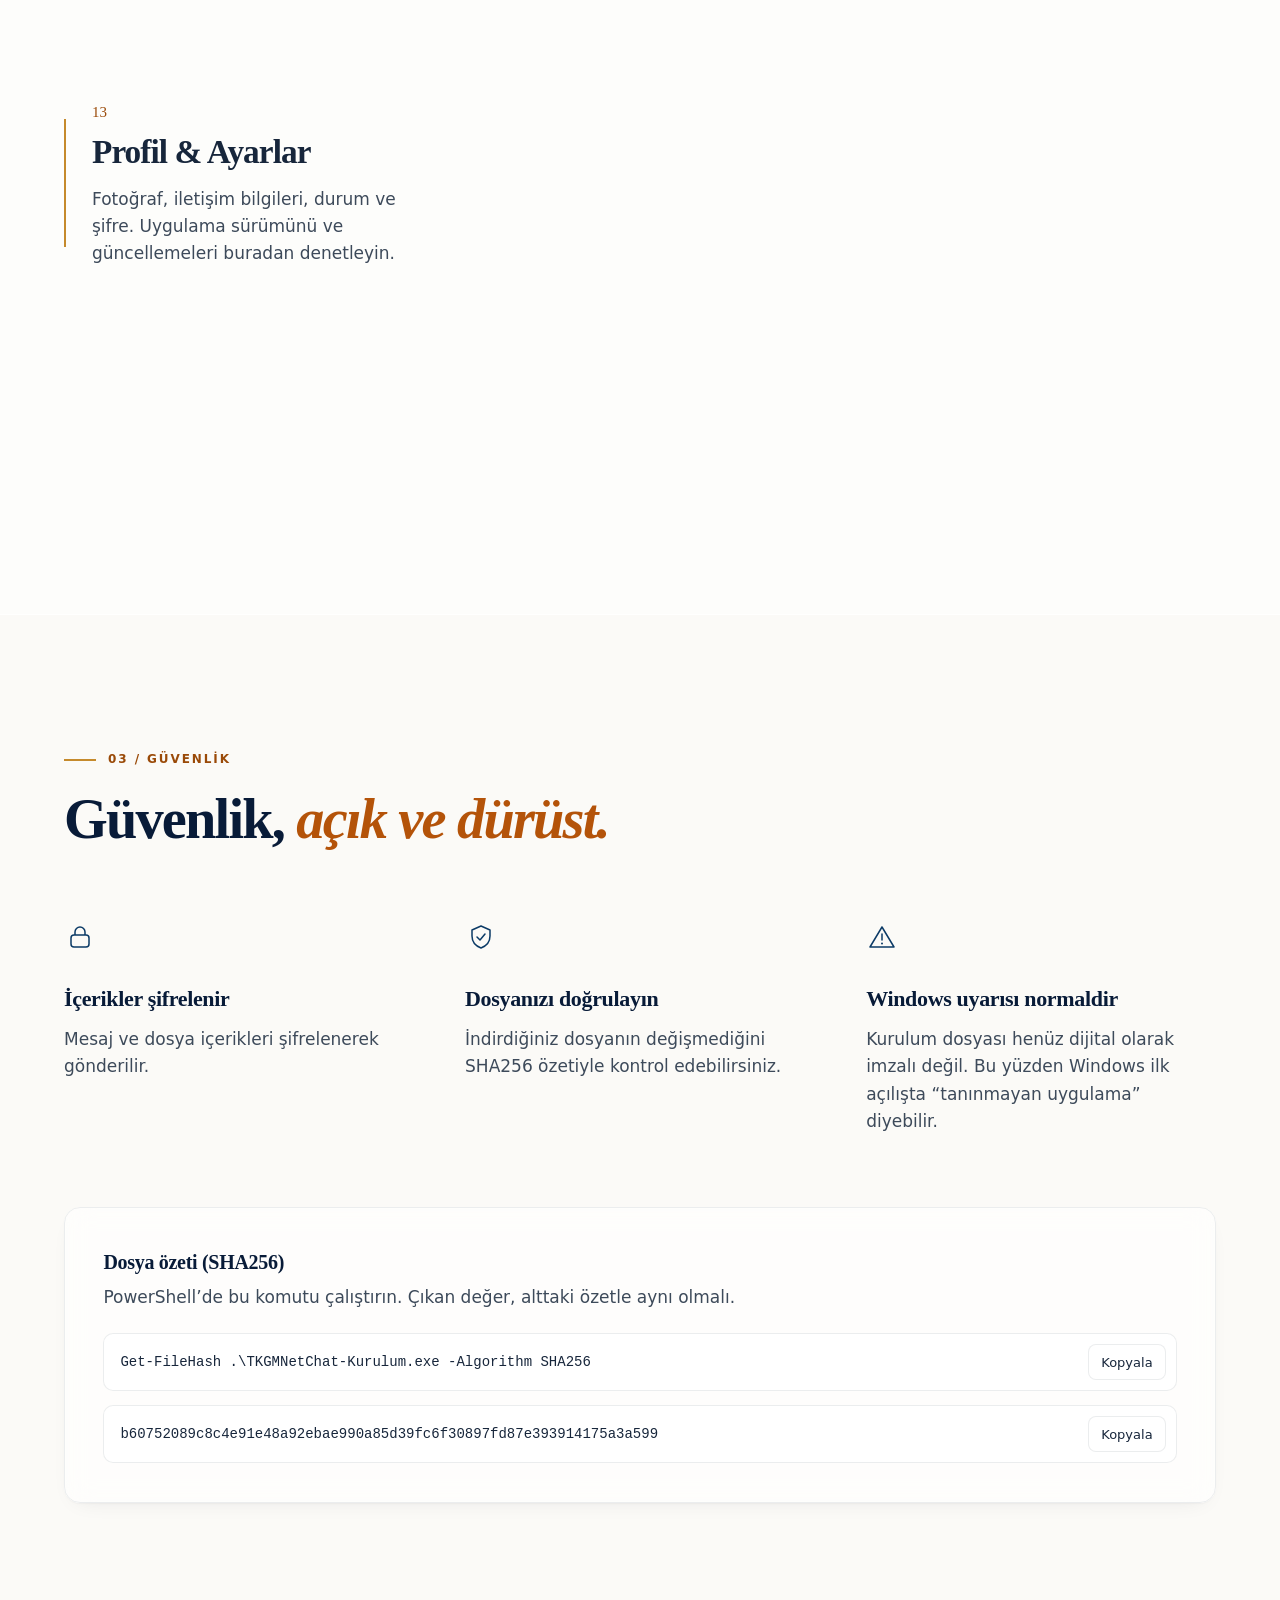
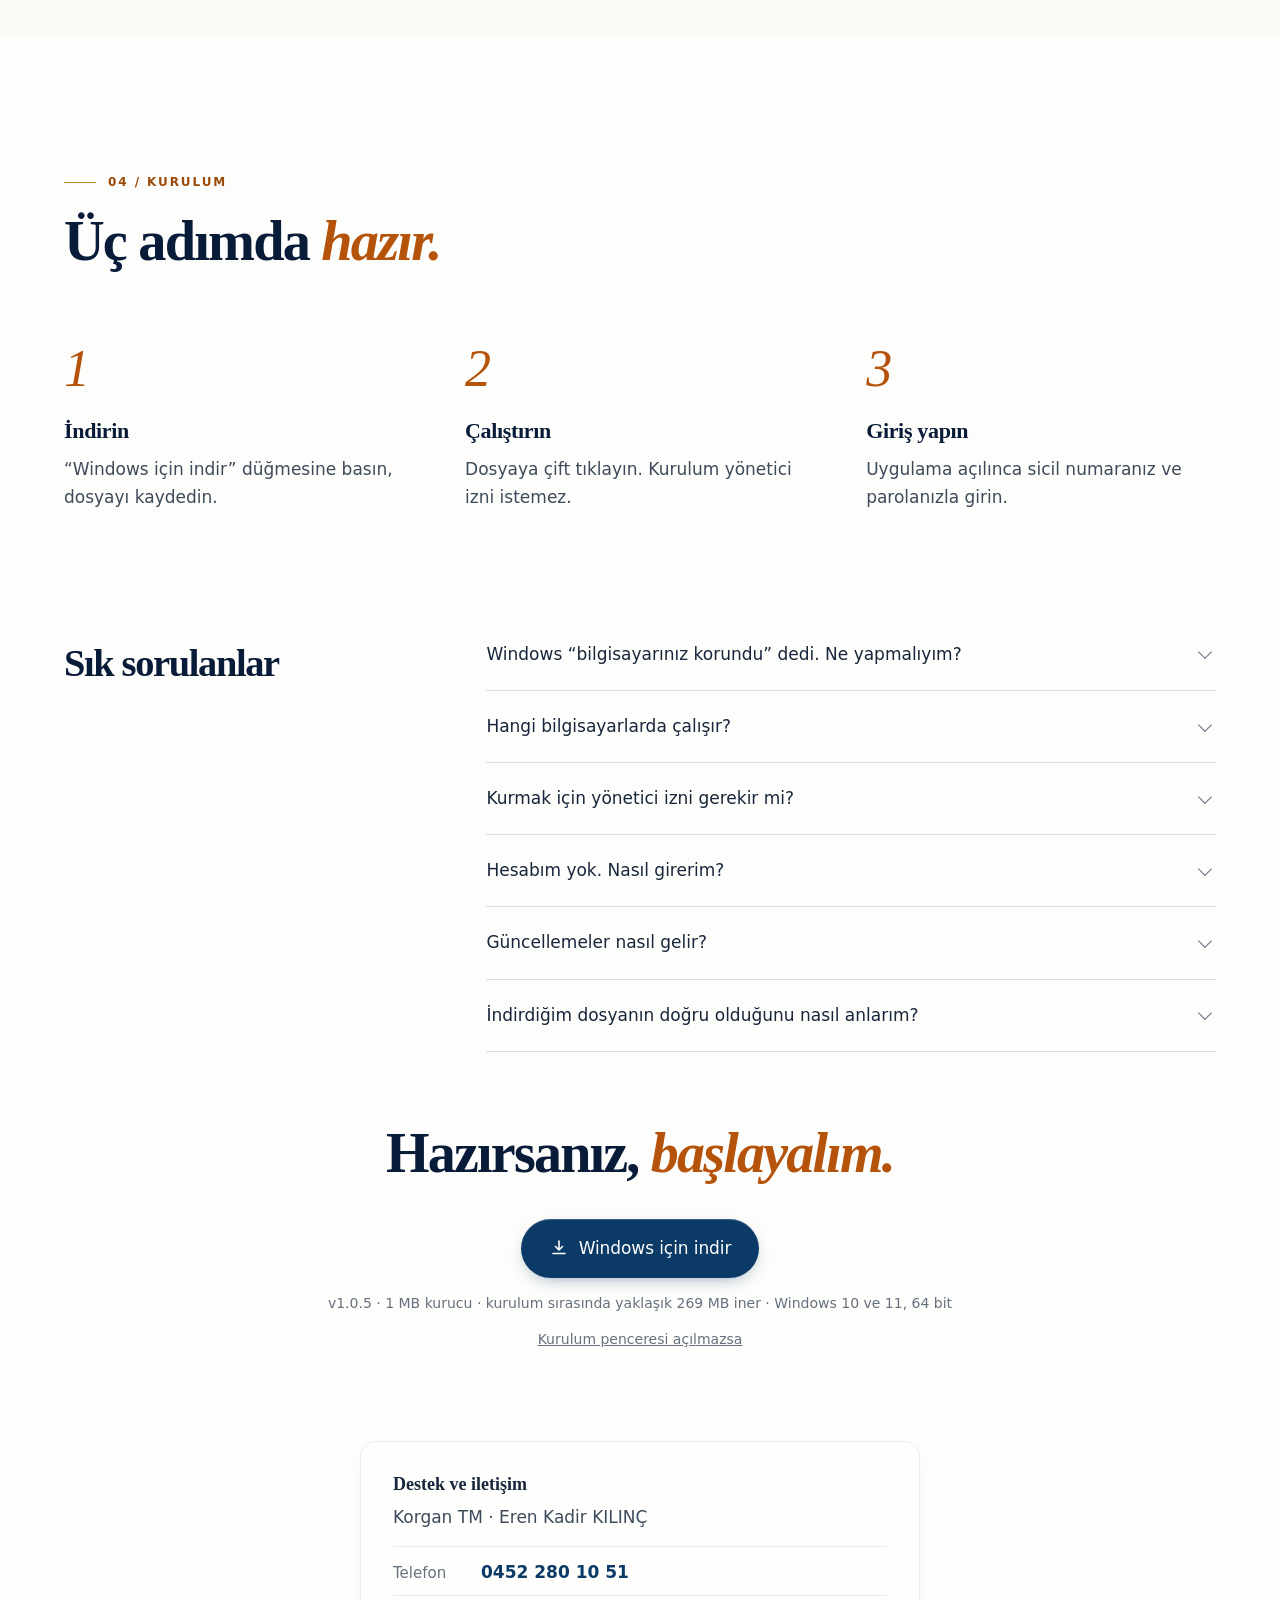
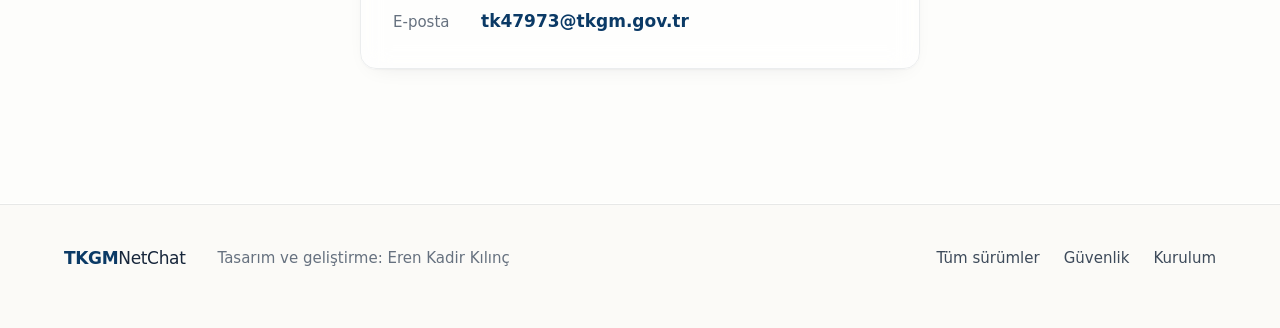
==== commit e3684820: "Surum 1.0.5: kucuk kurucu, 'Kurulum penceresi acilmazsa' baglantisi, surum/boyut/SHA256" ====
--- a/index.html
+++ b/index.html
@@ -346,7 +346,8 @@
             <svg class="btn__icon" viewBox="0 0 20 20" aria-hidden="true"><path d="M10 3v9m0 0-3.5-3.5M10 12l3.5-3.5M4 15.5h12" fill="none" stroke="currentColor" stroke-width="1.6" stroke-linecap="round" stroke-linejoin="round"/></svg>
             Windows için indir
           </a>
-          <p class="cta__meta"><span data-version>v1.0.4</span> · <span data-size>269 MB</span> · Windows 10 ve 11, 64 bit</p>
+          <p class="cta__meta"><span data-version>v1.0.5</span> · <span data-size>1 MB</span> kurucu · kurulum sırasında yaklaşık 269 MB iner · Windows 10 ve 11, 64 bit</p>
+          <p class="cta__meta"><a href="https://github.com/TKGMNetChat/tkgmnetchat.github.io/releases/latest/download/TKGMNetChat-Setup.exe">Kurulum penceresi açılmazsa</a></p>
         </div>
       </div>
       <div class="wrap wrap--wide hero__stage">
@@ -527,7 +528,7 @@
             <p>PowerShell’de bu komutu çalıştırın. Çıkan değer, alttaki özetle aynı olmalı.</p>
           </div>
           <div class="code"><code id="cmd">Get-FileHash .\TKGMNetChat-Kurulum.exe -Algorithm SHA256</code><button type="button" class="copy" data-copy="#cmd">Kopyala</button></div>
-          <div class="code"><code id="hash" class="hash">1b34699177b1e0bc7ae442eb633ebd761b44382186635df26b7be2c37878842d</code><button type="button" class="copy" data-copy="#hash">Kopyala</button></div>
+          <div class="code"><code id="hash" class="hash">b60752089c8c4e91e48a92ebae990a85d39fc6f30897fd87e393914175a3a599</code><button type="button" class="copy" data-copy="#hash">Kopyala</button></div>
         </div>
       </div>
     </section>
@@ -579,7 +580,8 @@
             <svg class="btn__icon" viewBox="0 0 20 20" aria-hidden="true"><path d="M10 3v9m0 0-3.5-3.5M10 12l3.5-3.5M4 15.5h12" fill="none" stroke="currentColor" stroke-width="1.6" stroke-linecap="round" stroke-linejoin="round"/></svg>
             Windows için indir
           </a>
-          <p class="cta__meta"><span data-version>v1.0.4</span> · <span data-size>269 MB</span> · Windows 10 ve 11, 64 bit</p>
+          <p class="cta__meta"><span data-version>v1.0.5</span> · <span data-size>1 MB</span> kurucu · kurulum sırasında yaklaşık 269 MB iner · Windows 10 ve 11, 64 bit</p>
+          <p class="cta__meta"><a href="https://github.com/TKGMNetChat/tkgmnetchat.github.io/releases/latest/download/TKGMNetChat-Setup.exe">Kurulum penceresi açılmazsa</a></p>
         </div>
         <div class="support glass">
           <h3>Destek ve iletişim</h3>
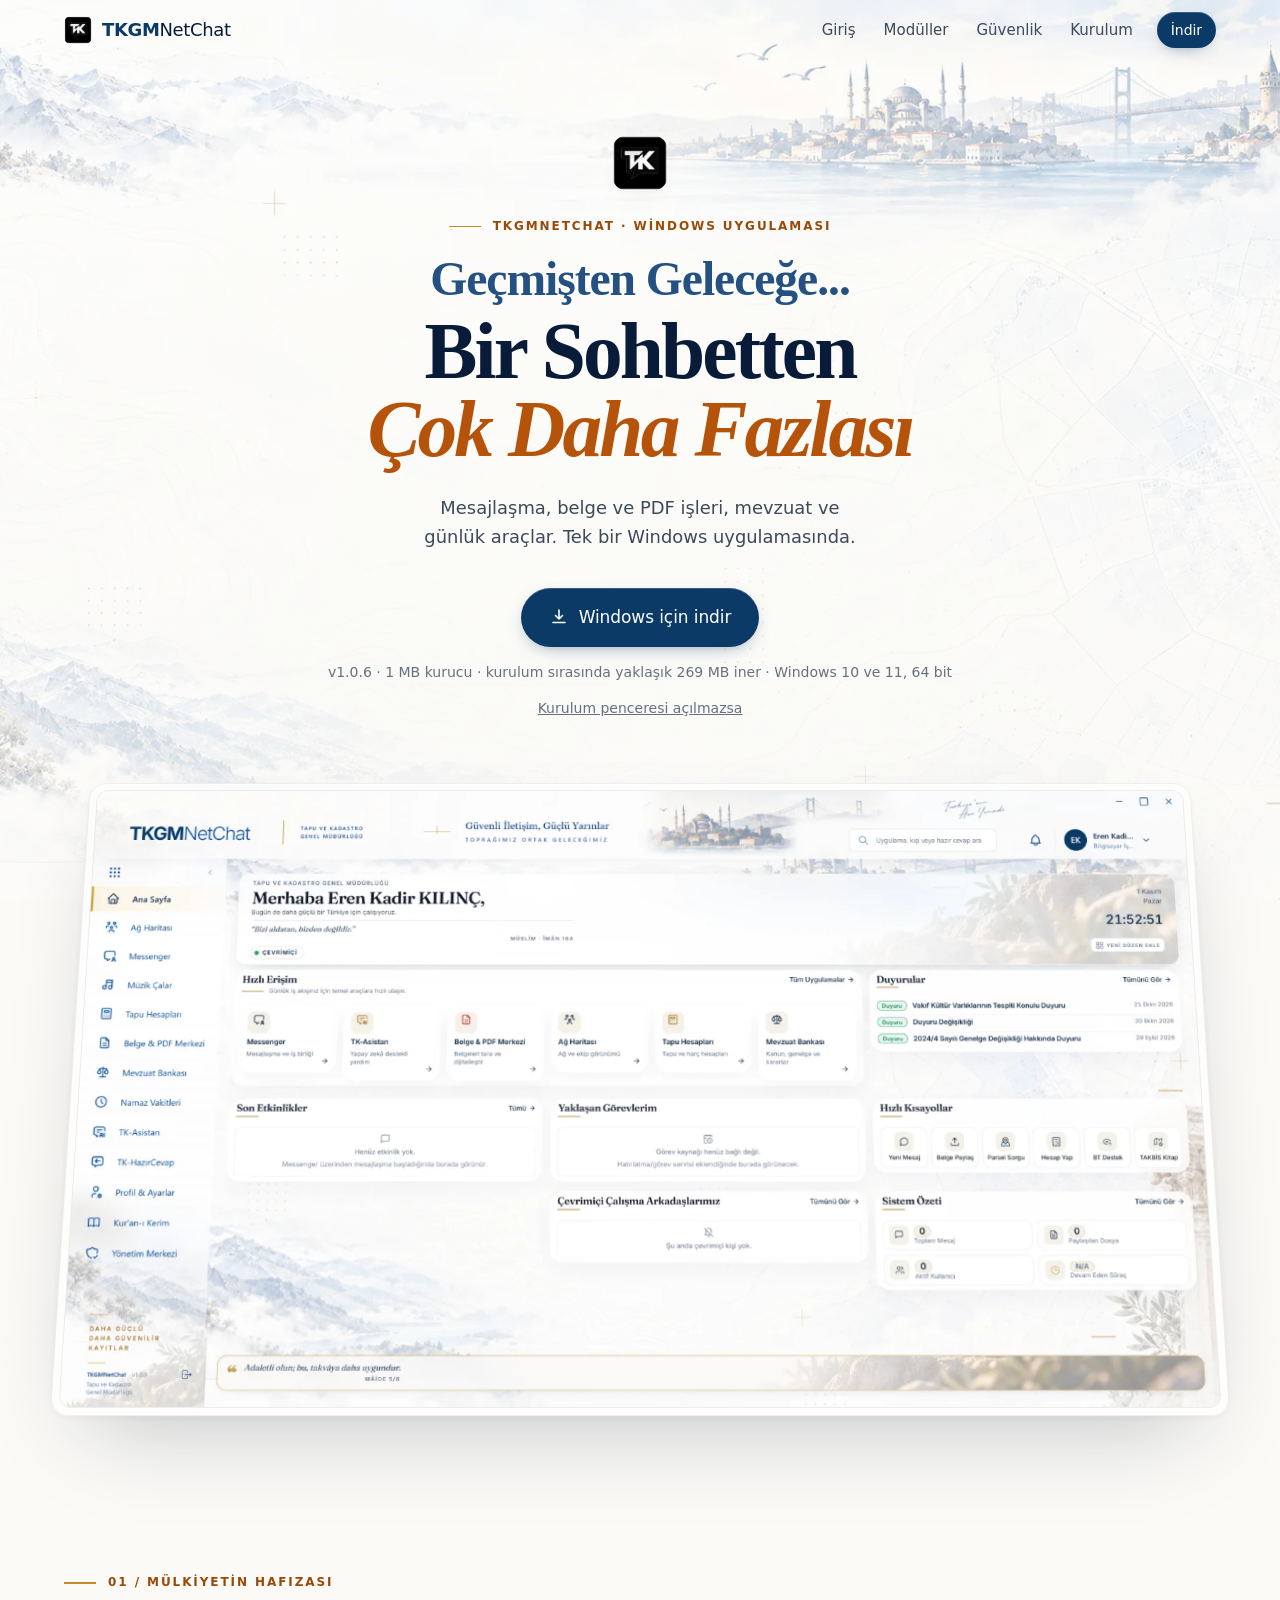
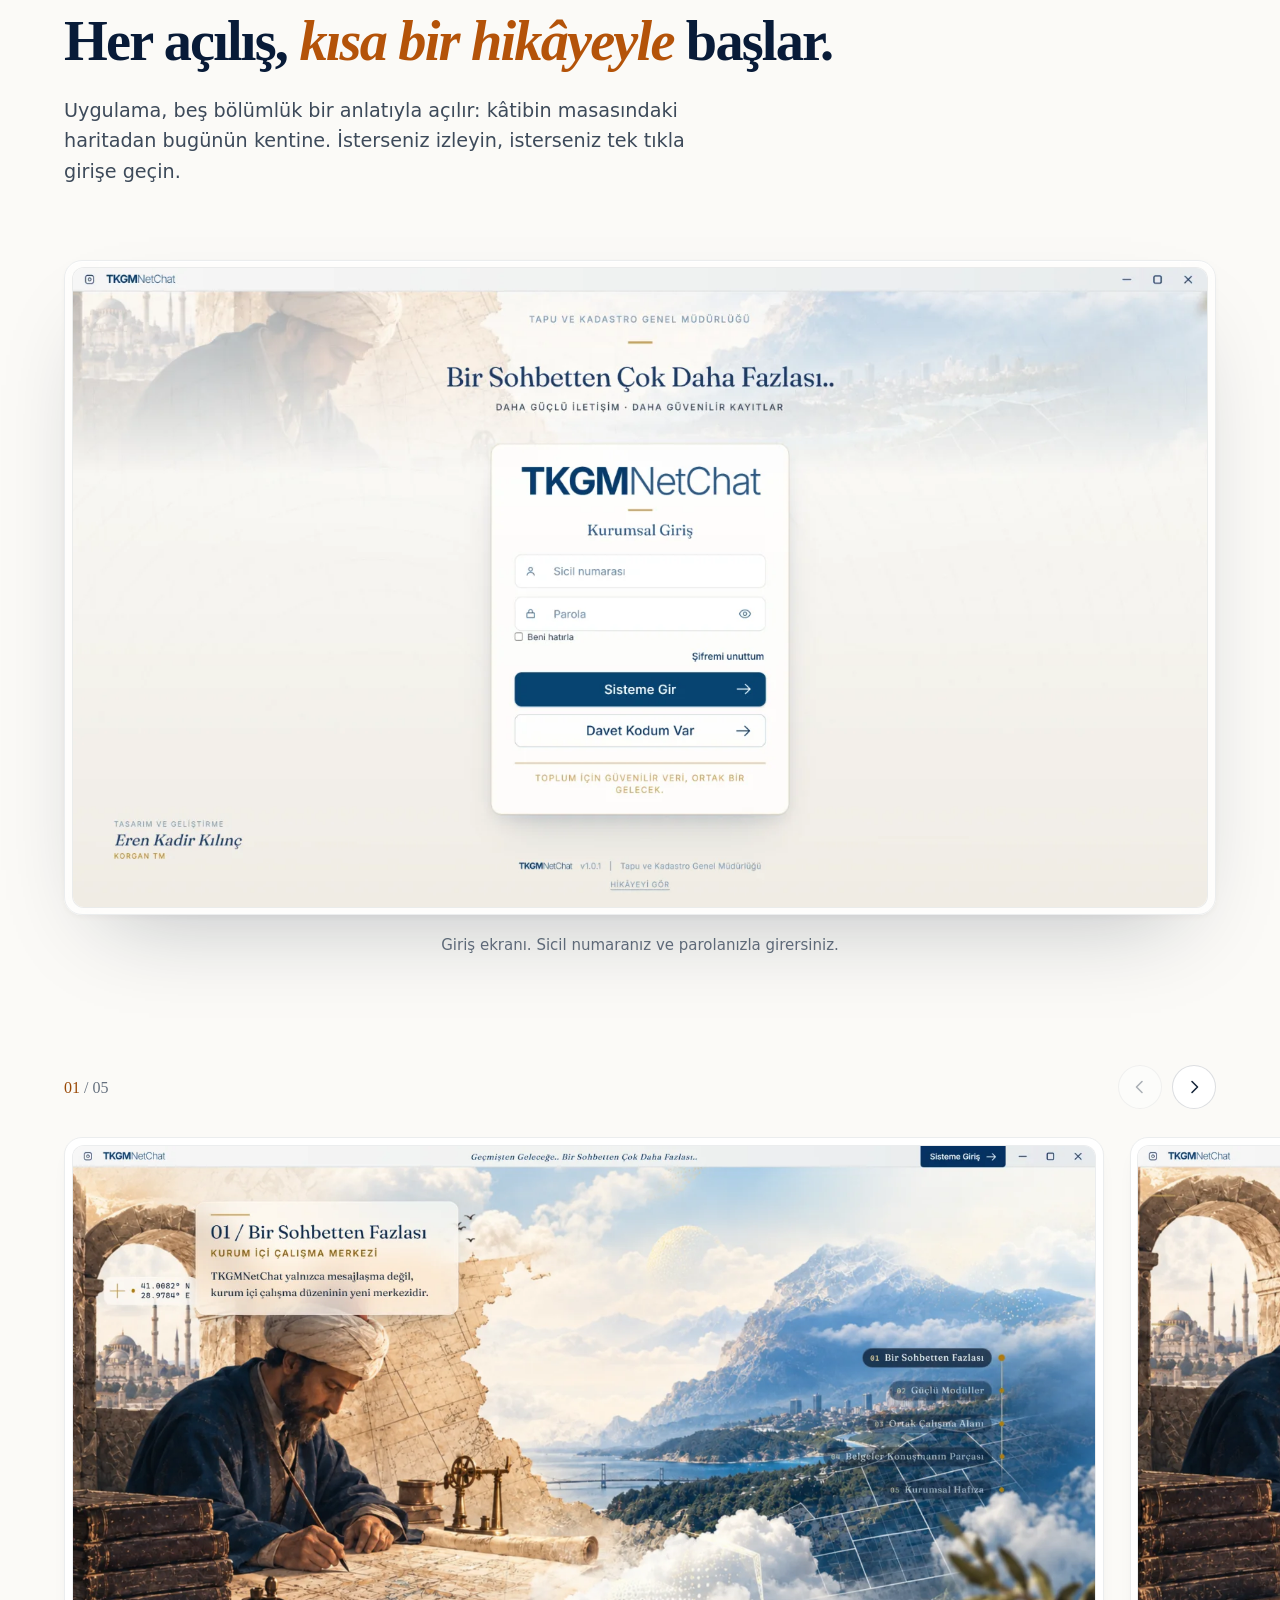
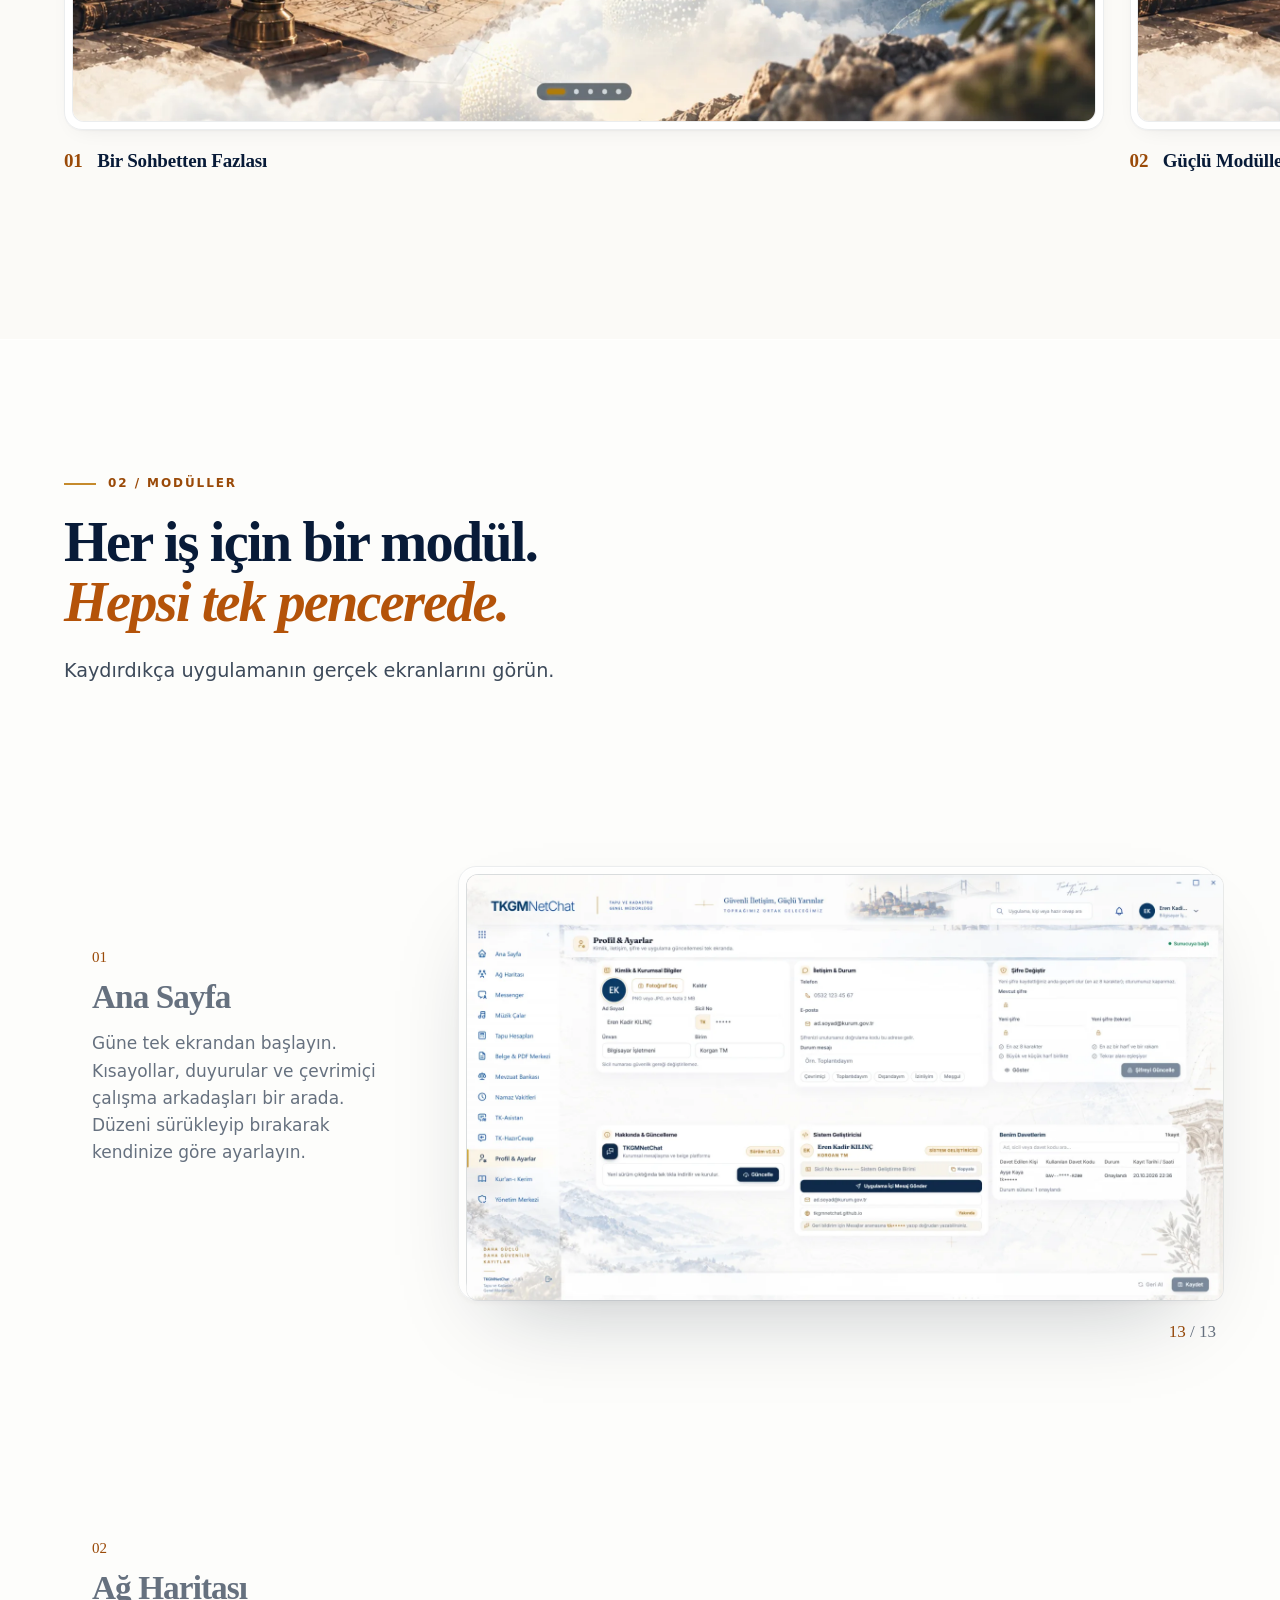
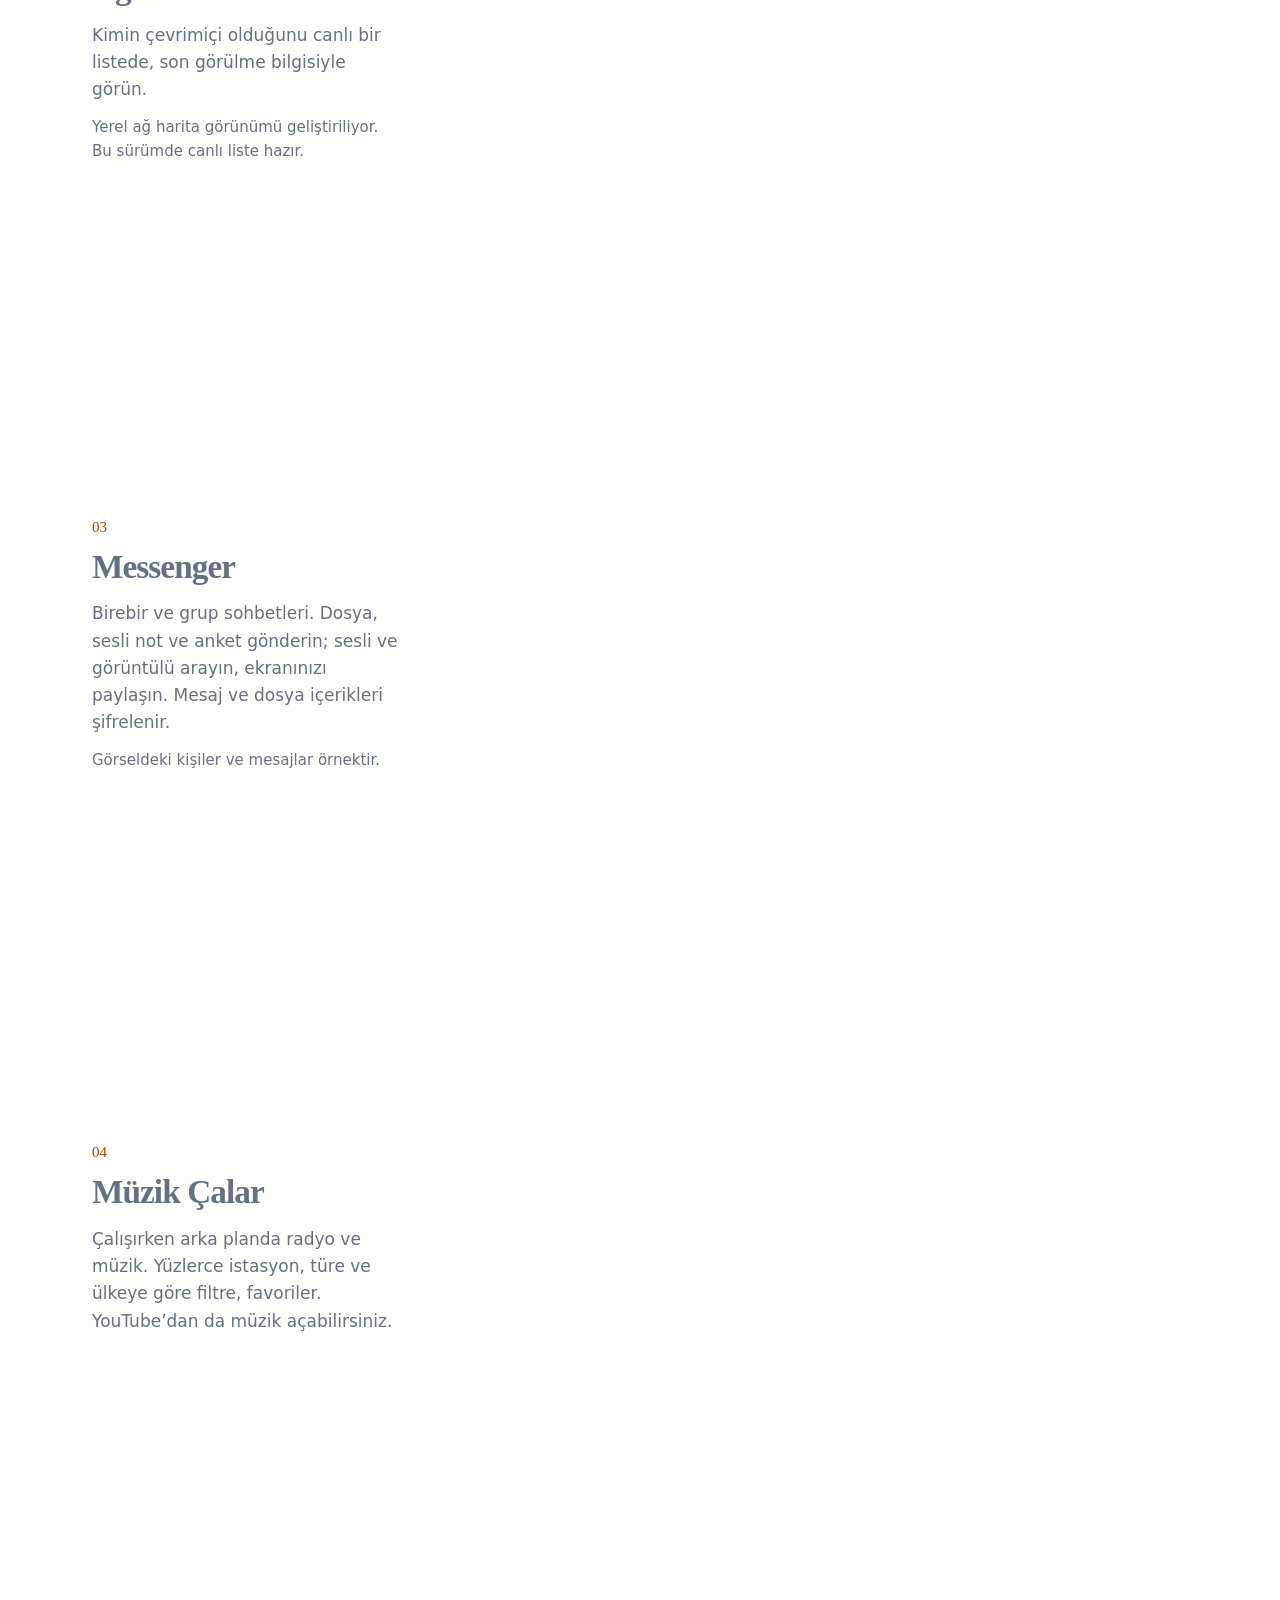
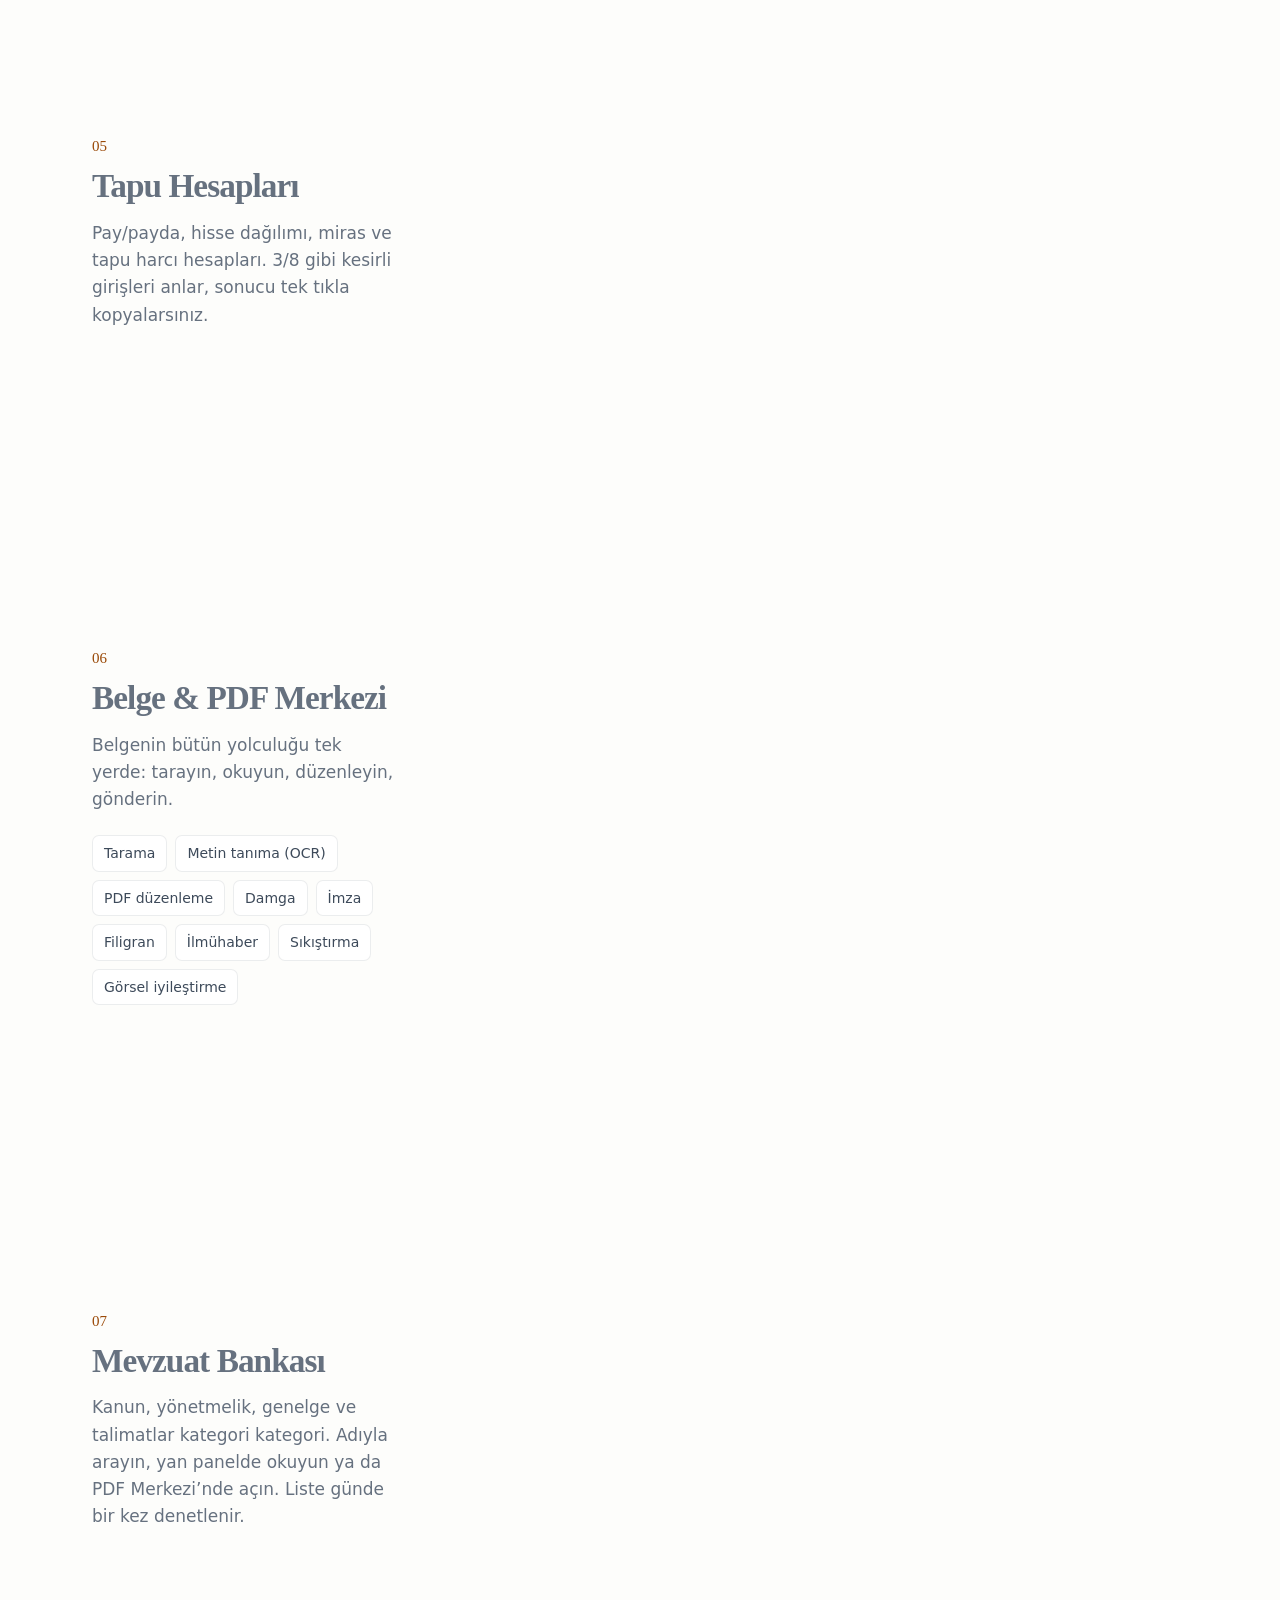
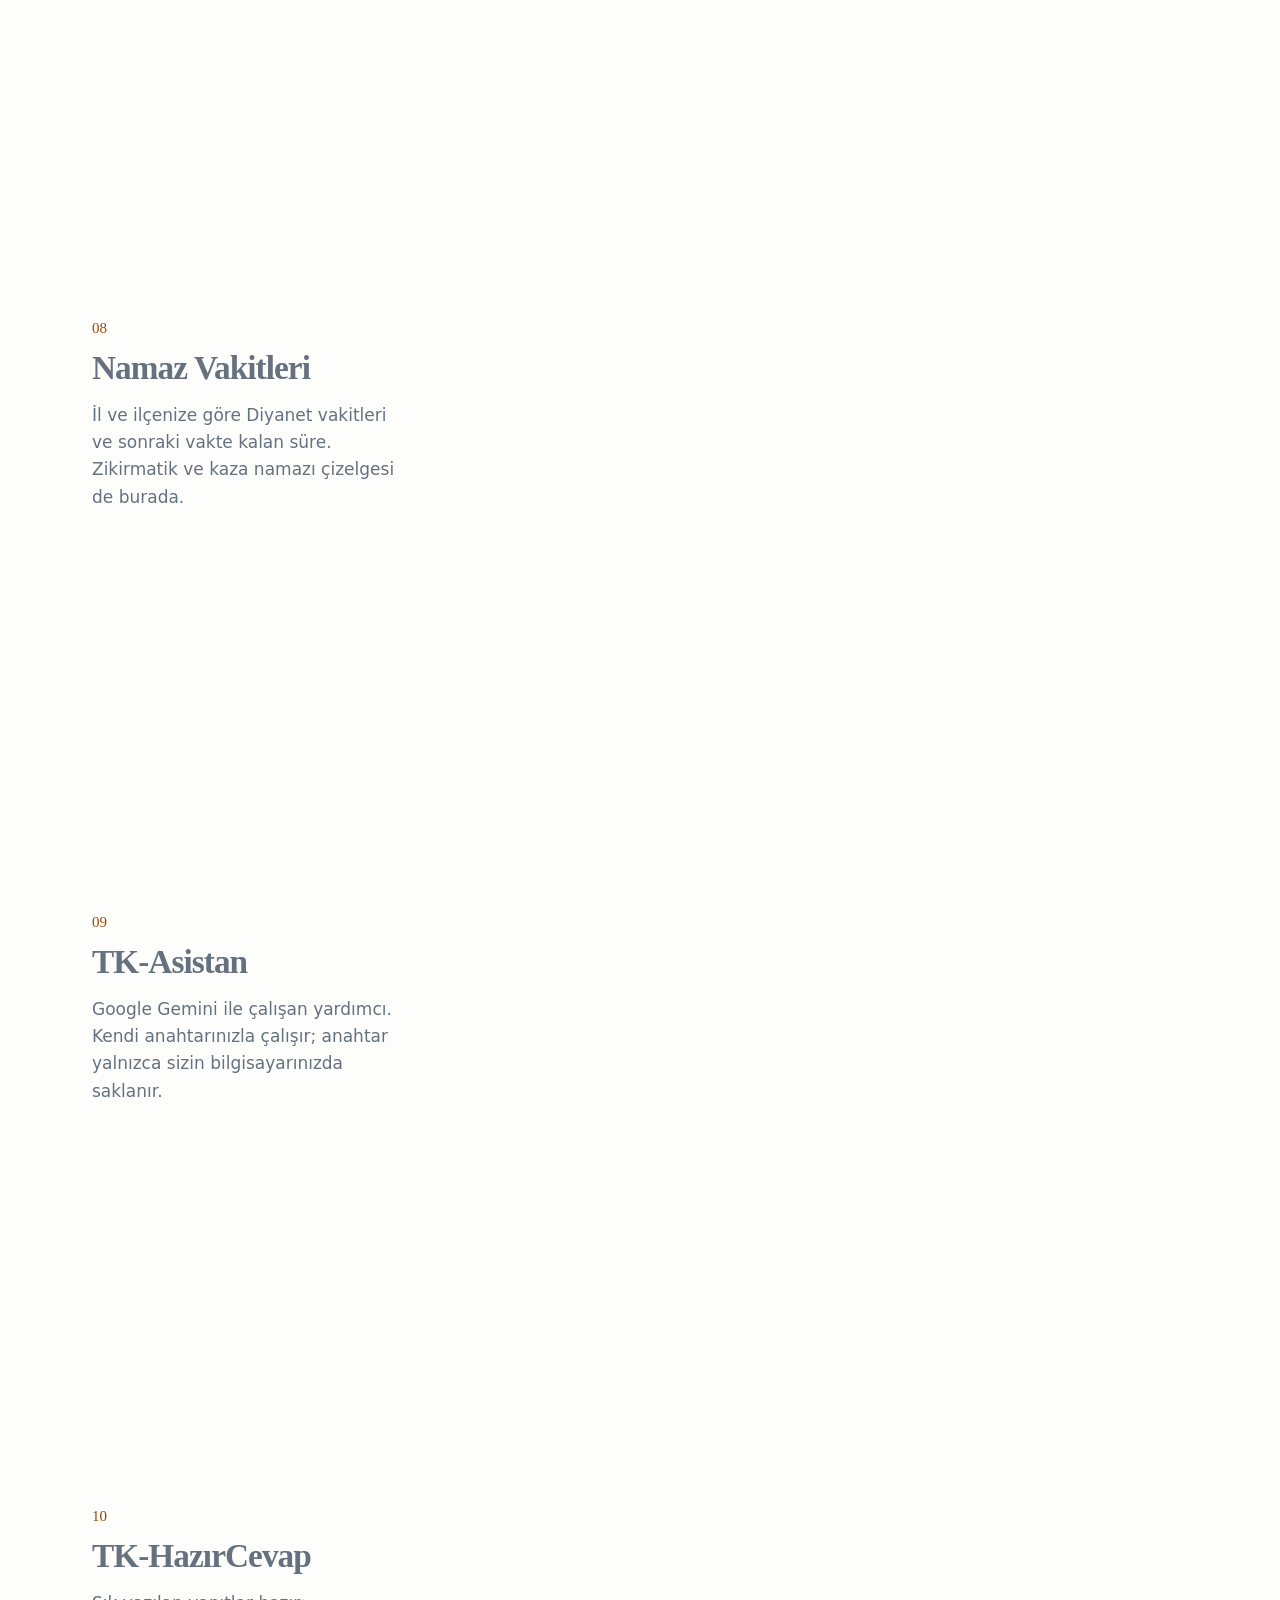
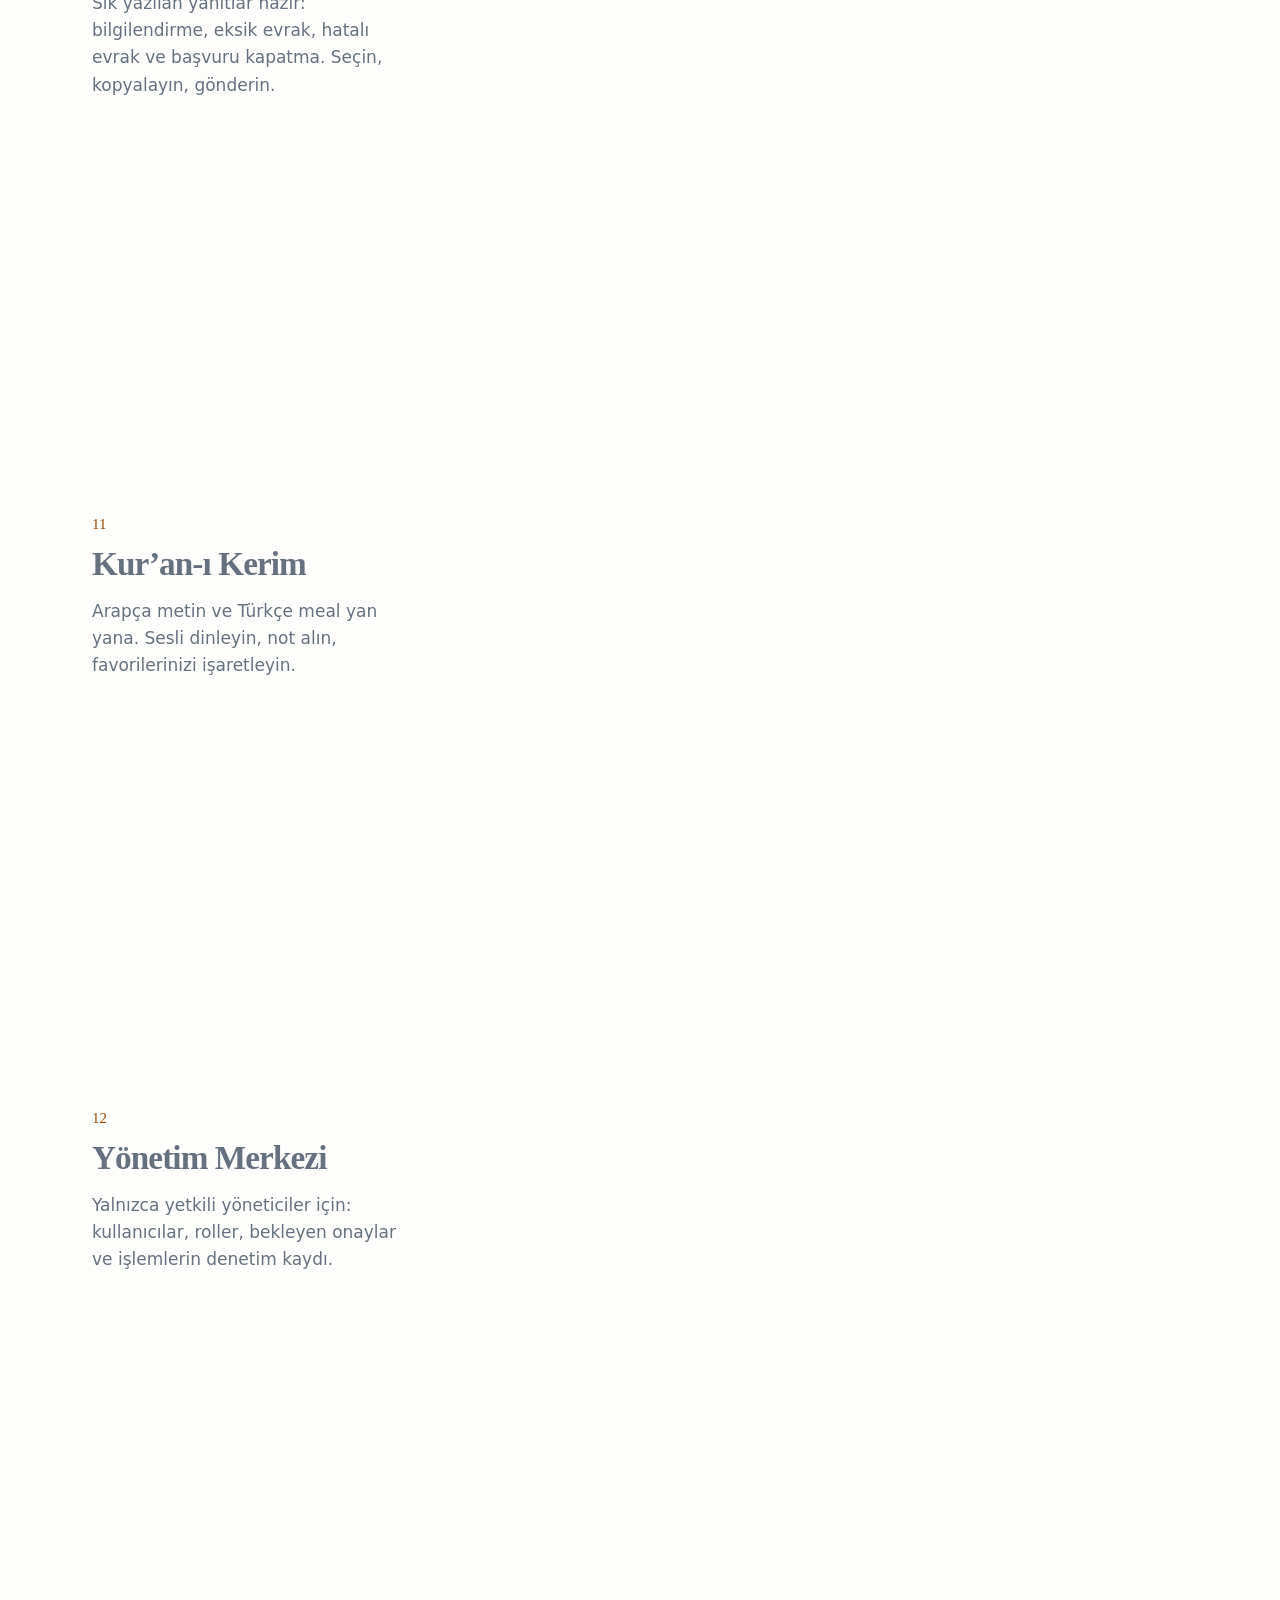
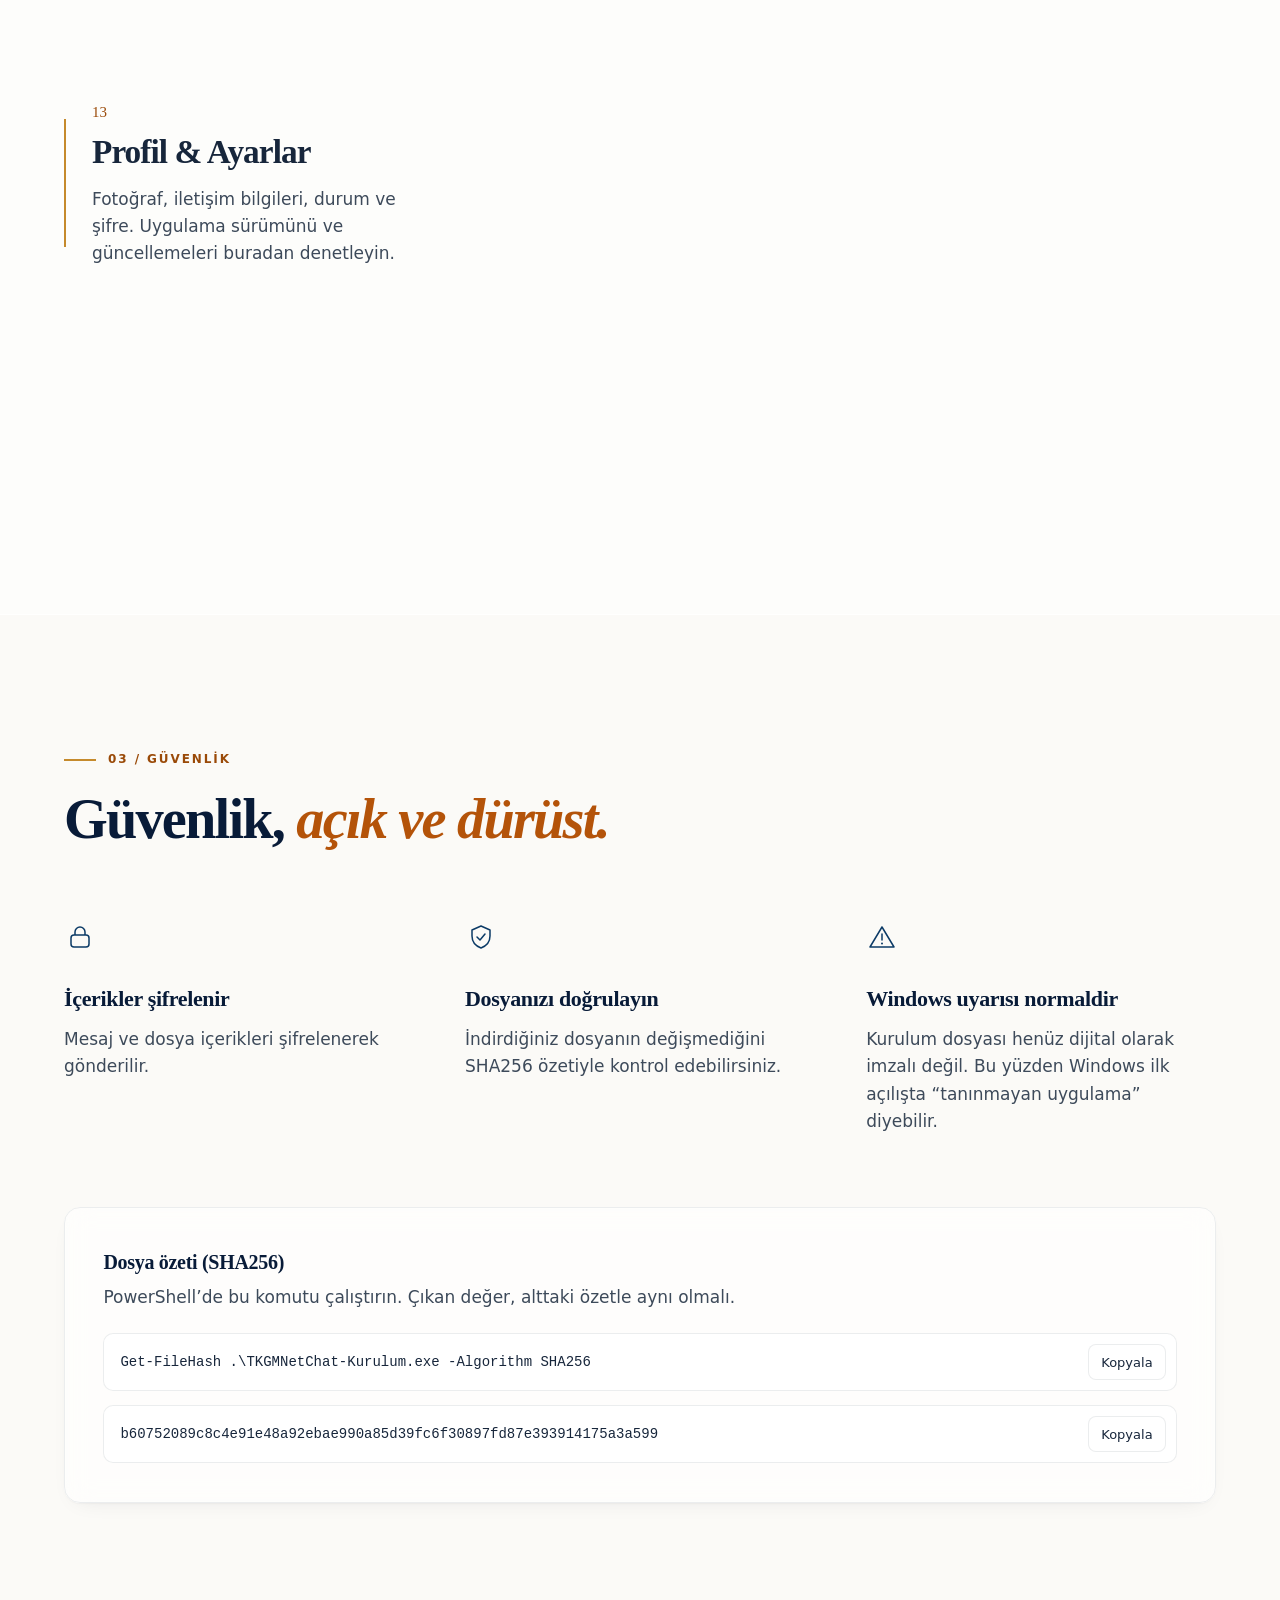
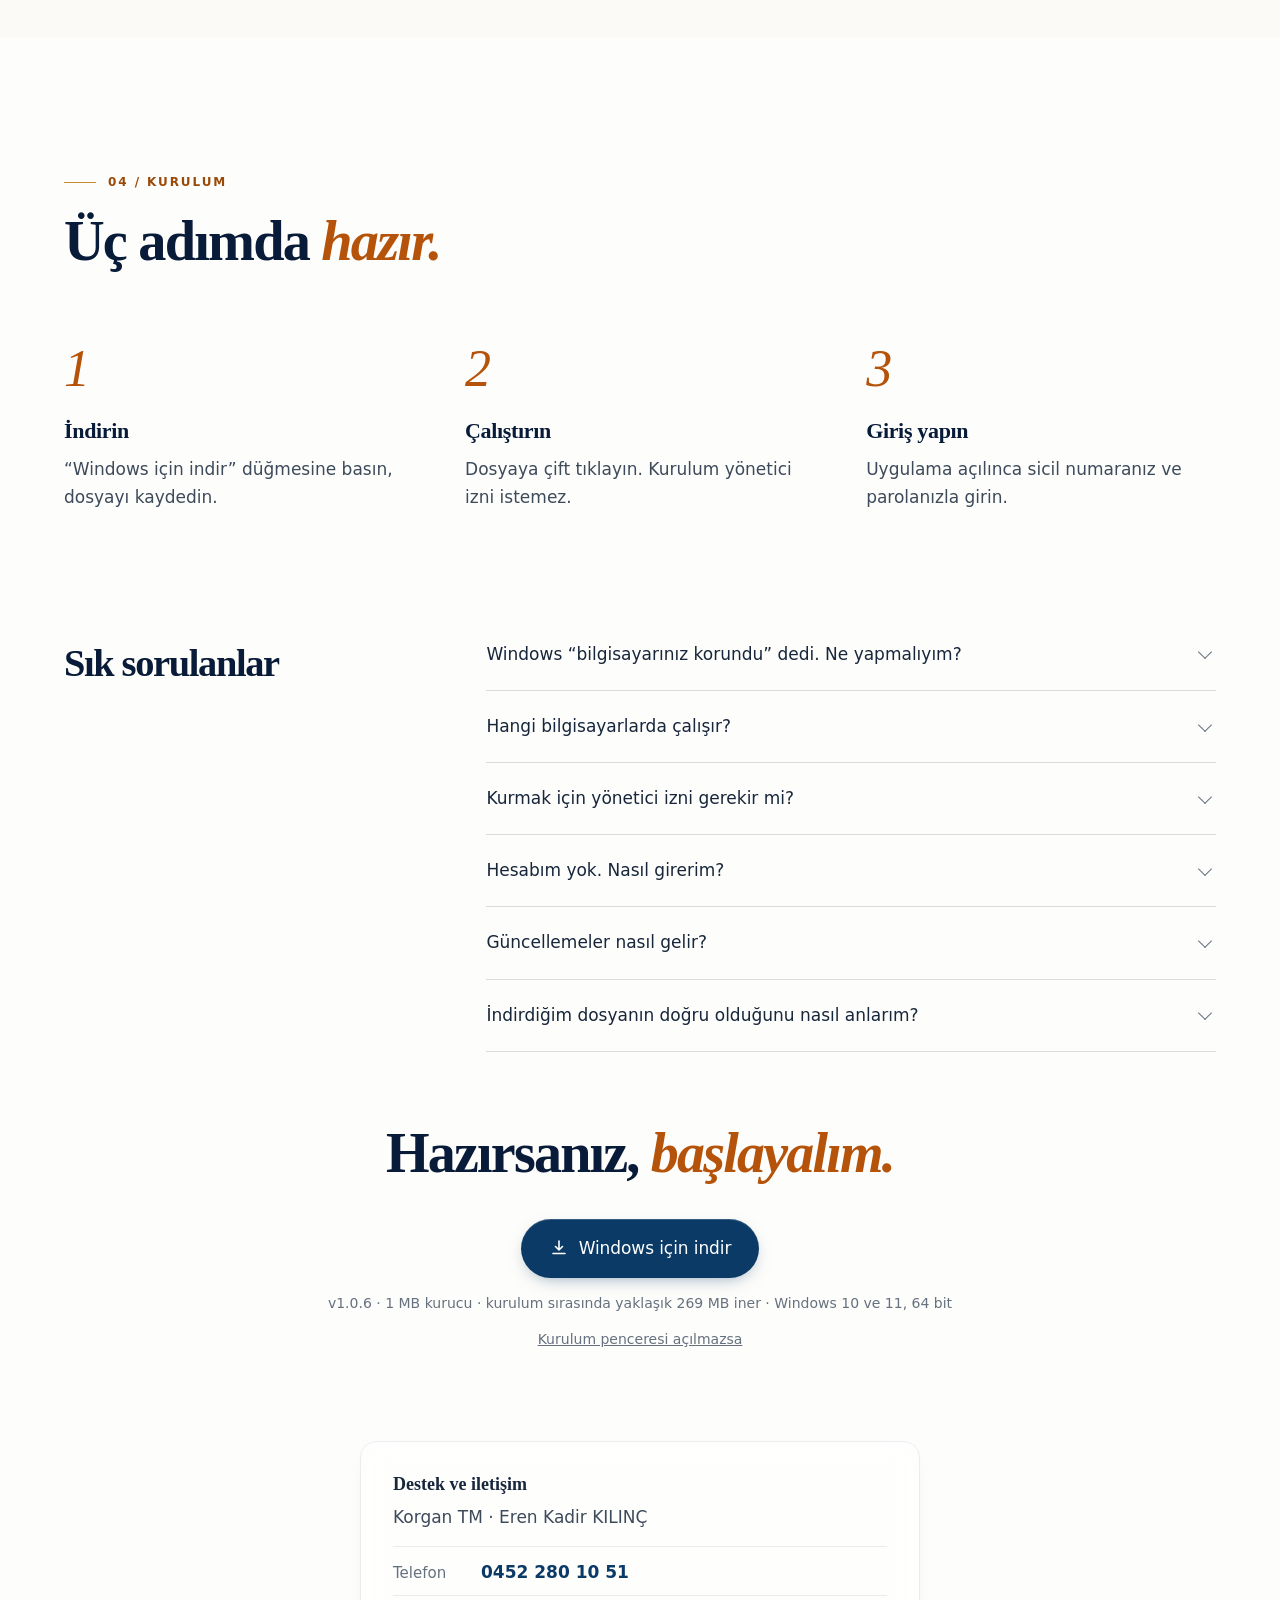
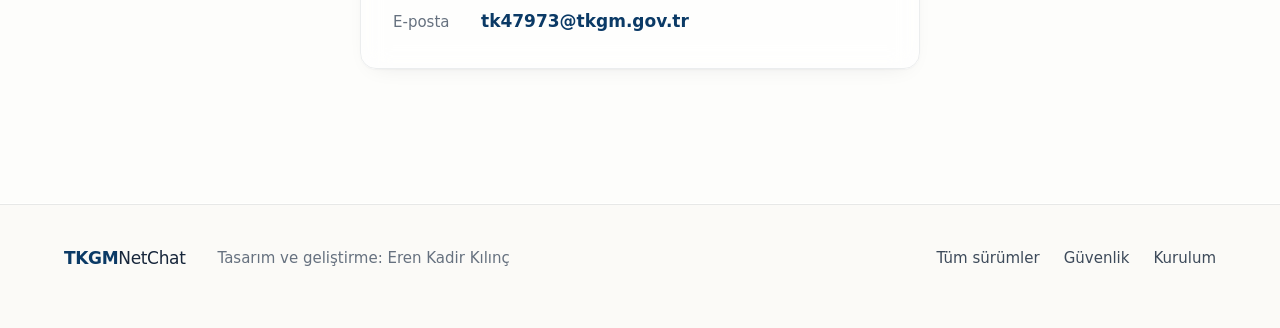
==== commit 3c2395f5: "site: surum metinleri v1.0.6 Co-Authored-By: Claude Sonnet 5.5 <noreply@anthropic.com>" ====
--- a/index.html
+++ b/index.html
@@ -346,7 +346,7 @@
             <svg class="btn__icon" viewBox="0 0 20 20" aria-hidden="true"><path d="M10 3v9m0 0-3.5-3.5M10 12l3.5-3.5M4 15.5h12" fill="none" stroke="currentColor" stroke-width="1.6" stroke-linecap="round" stroke-linejoin="round"/></svg>
             Windows için indir
           </a>
-          <p class="cta__meta"><span data-version>v1.0.5</span> · <span data-size>1 MB</span> kurucu · kurulum sırasında yaklaşık 269 MB iner · Windows 10 ve 11, 64 bit</p>
+          <p class="cta__meta"><span data-version>v1.0.6</span> · <span data-size>1 MB</span> kurucu · kurulum sırasında yaklaşık 269 MB iner · Windows 10 ve 11, 64 bit</p>
           <p class="cta__meta"><a href="https://github.com/TKGMNetChat/tkgmnetchat.github.io/releases/latest/download/TKGMNetChat-Setup.exe">Kurulum penceresi açılmazsa</a></p>
         </div>
       </div>
@@ -580,7 +580,7 @@
             <svg class="btn__icon" viewBox="0 0 20 20" aria-hidden="true"><path d="M10 3v9m0 0-3.5-3.5M10 12l3.5-3.5M4 15.5h12" fill="none" stroke="currentColor" stroke-width="1.6" stroke-linecap="round" stroke-linejoin="round"/></svg>
             Windows için indir
           </a>
-          <p class="cta__meta"><span data-version>v1.0.5</span> · <span data-size>1 MB</span> kurucu · kurulum sırasında yaklaşık 269 MB iner · Windows 10 ve 11, 64 bit</p>
+          <p class="cta__meta"><span data-version>v1.0.6</span> · <span data-size>1 MB</span> kurucu · kurulum sırasında yaklaşık 269 MB iner · Windows 10 ve 11, 64 bit</p>
           <p class="cta__meta"><a href="https://github.com/TKGMNetChat/tkgmnetchat.github.io/releases/latest/download/TKGMNetChat-Setup.exe">Kurulum penceresi açılmazsa</a></p>
         </div>
         <div class="support glass">
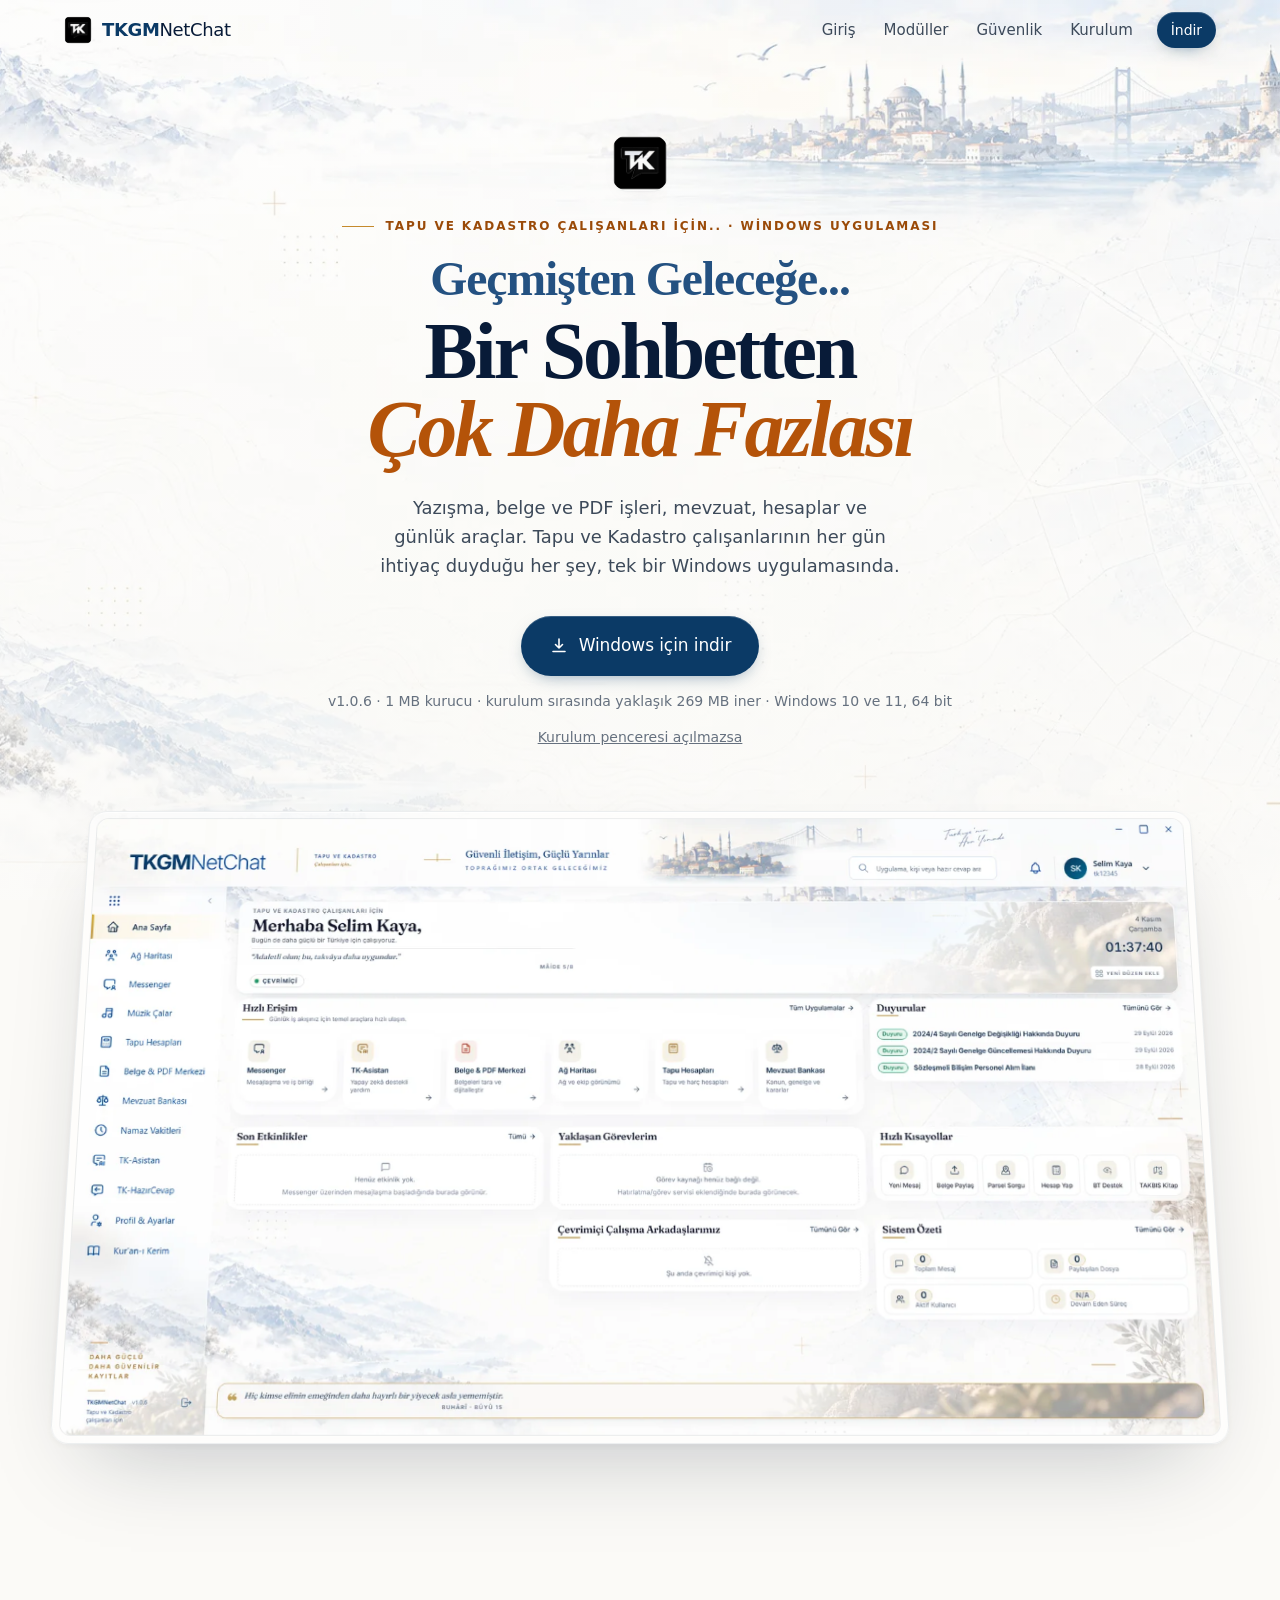
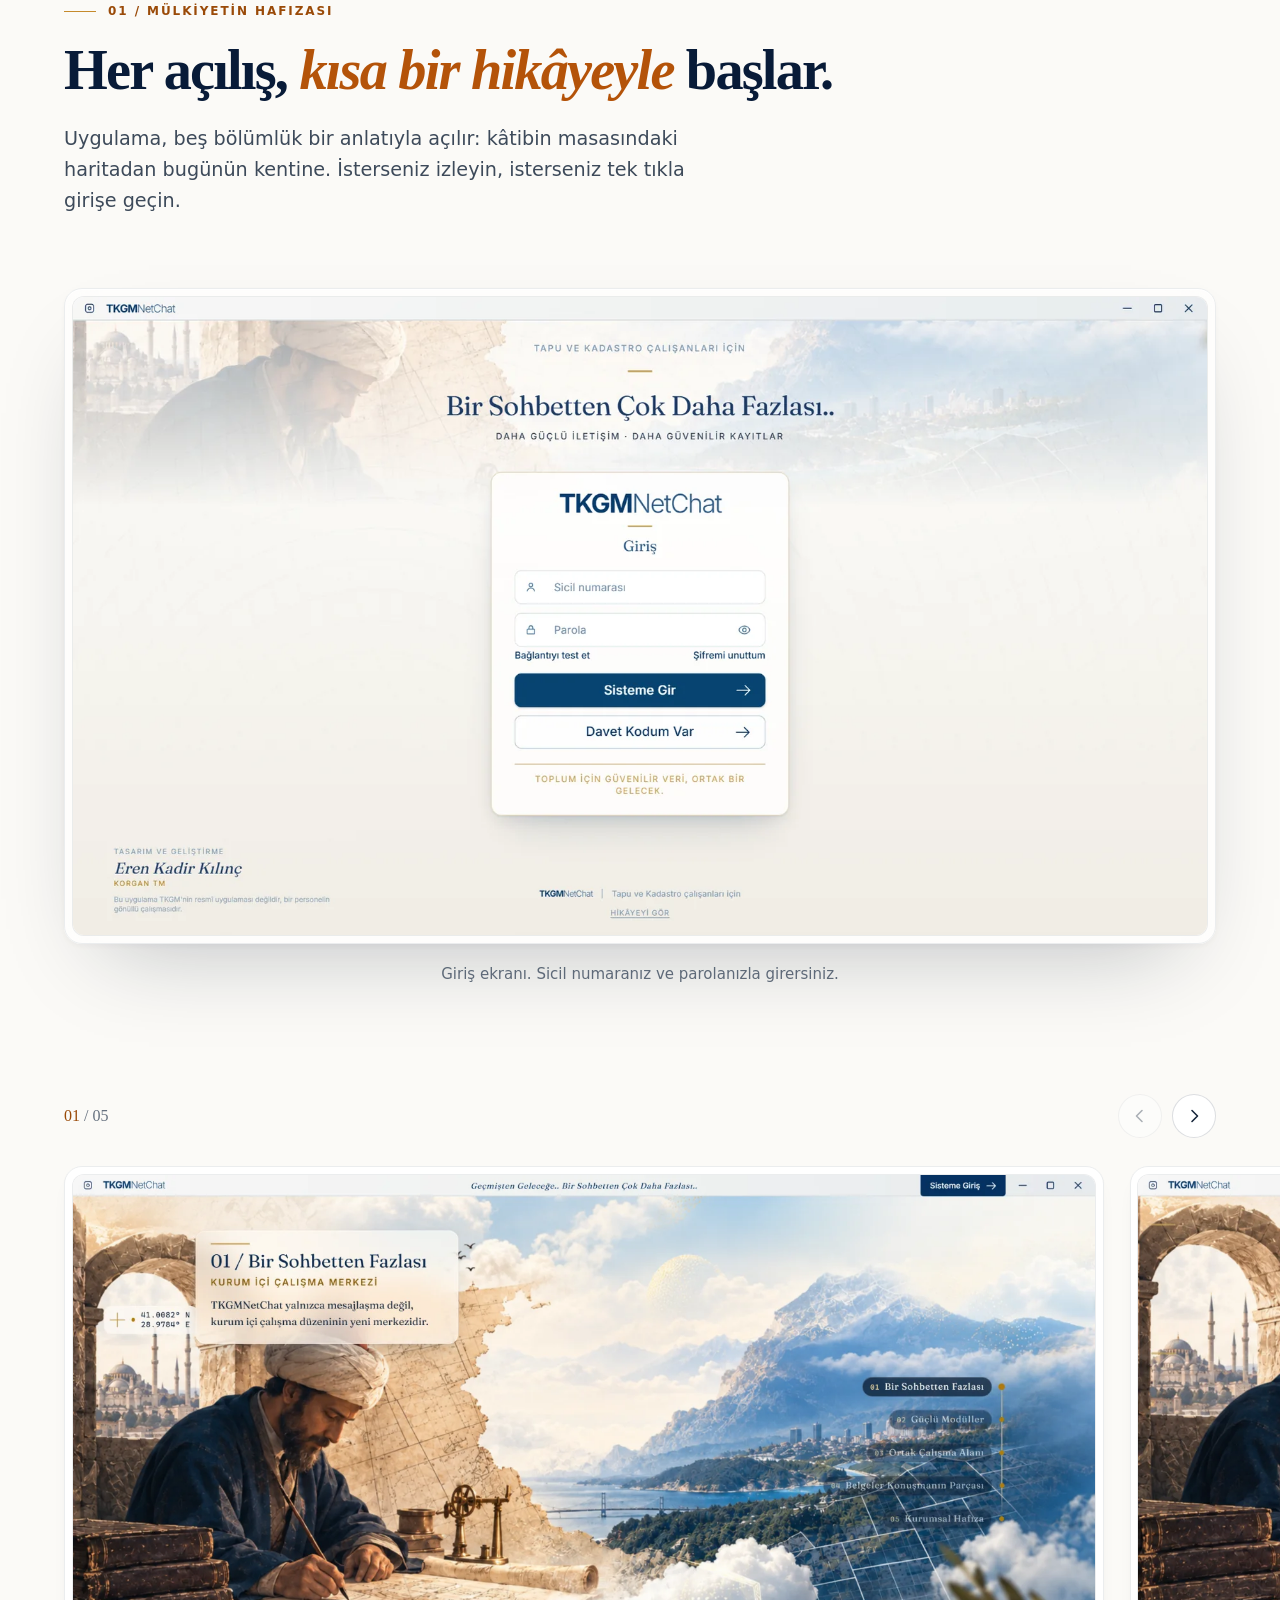
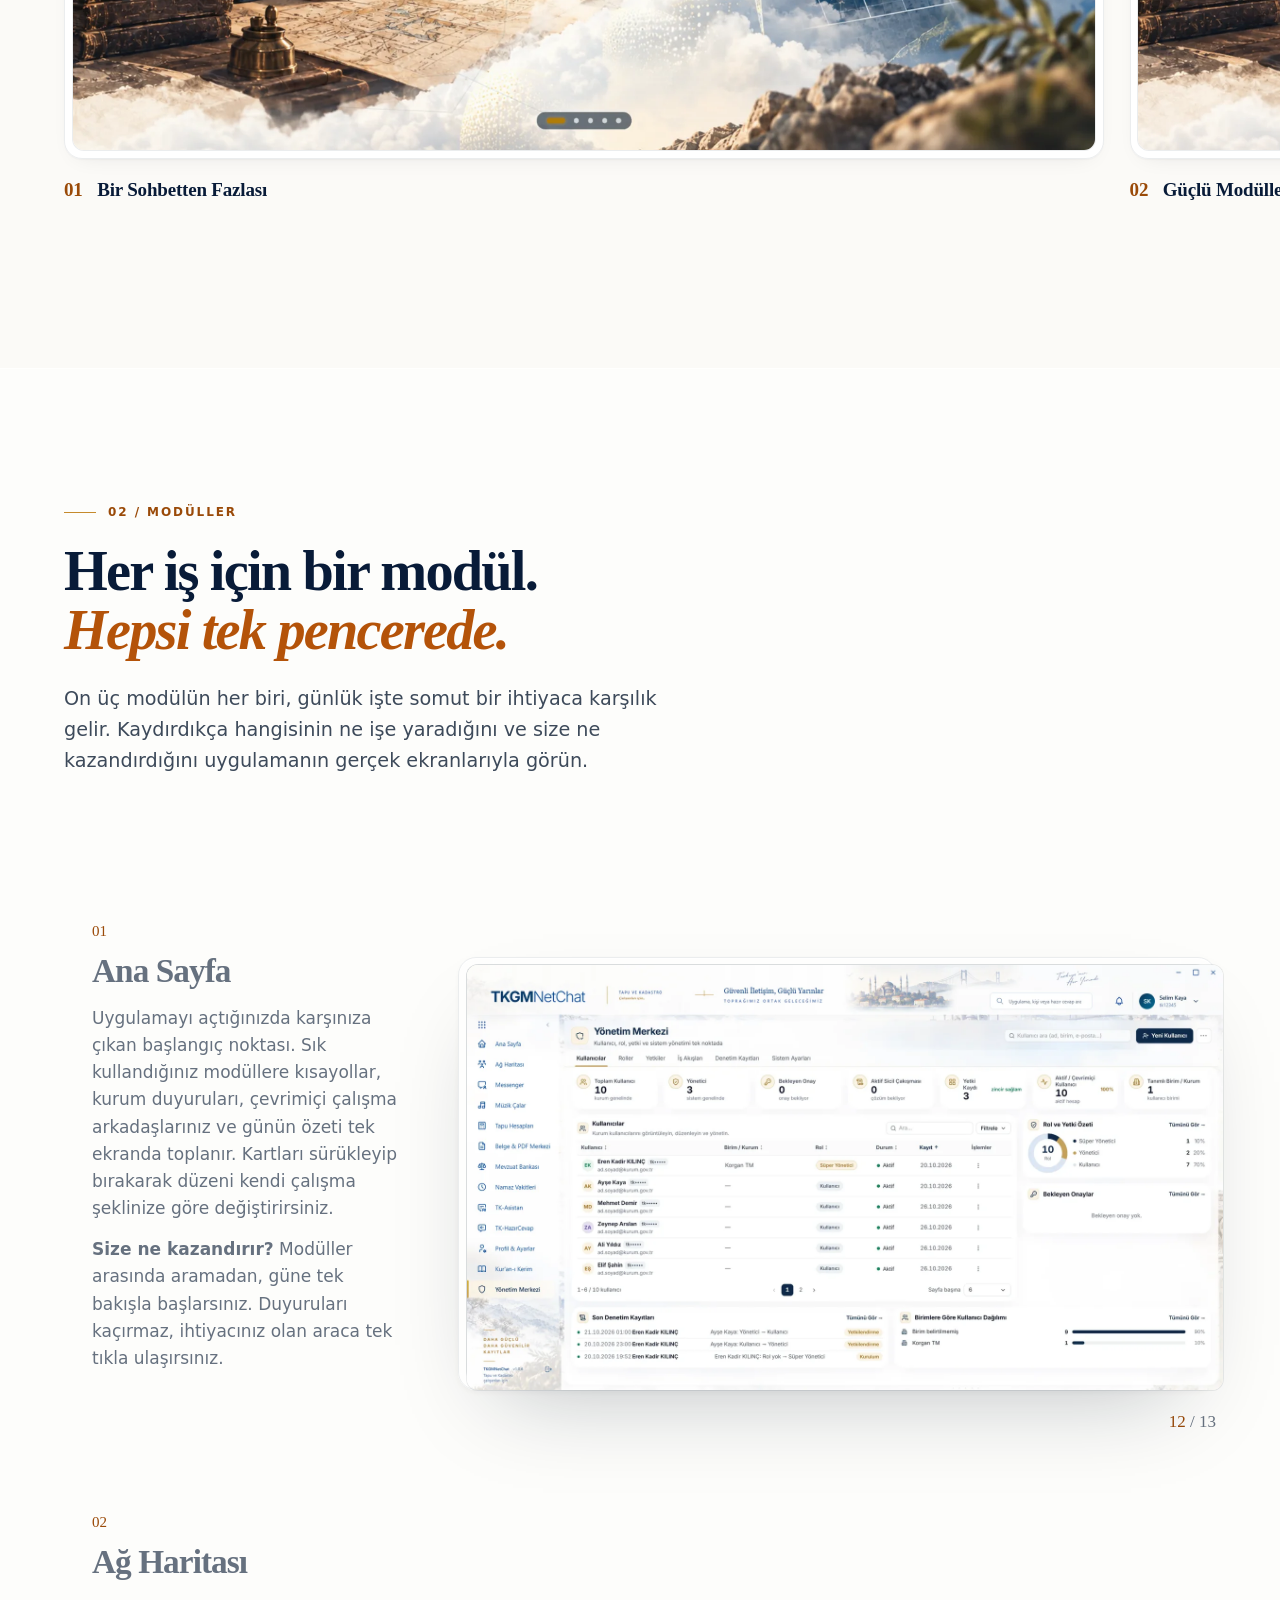
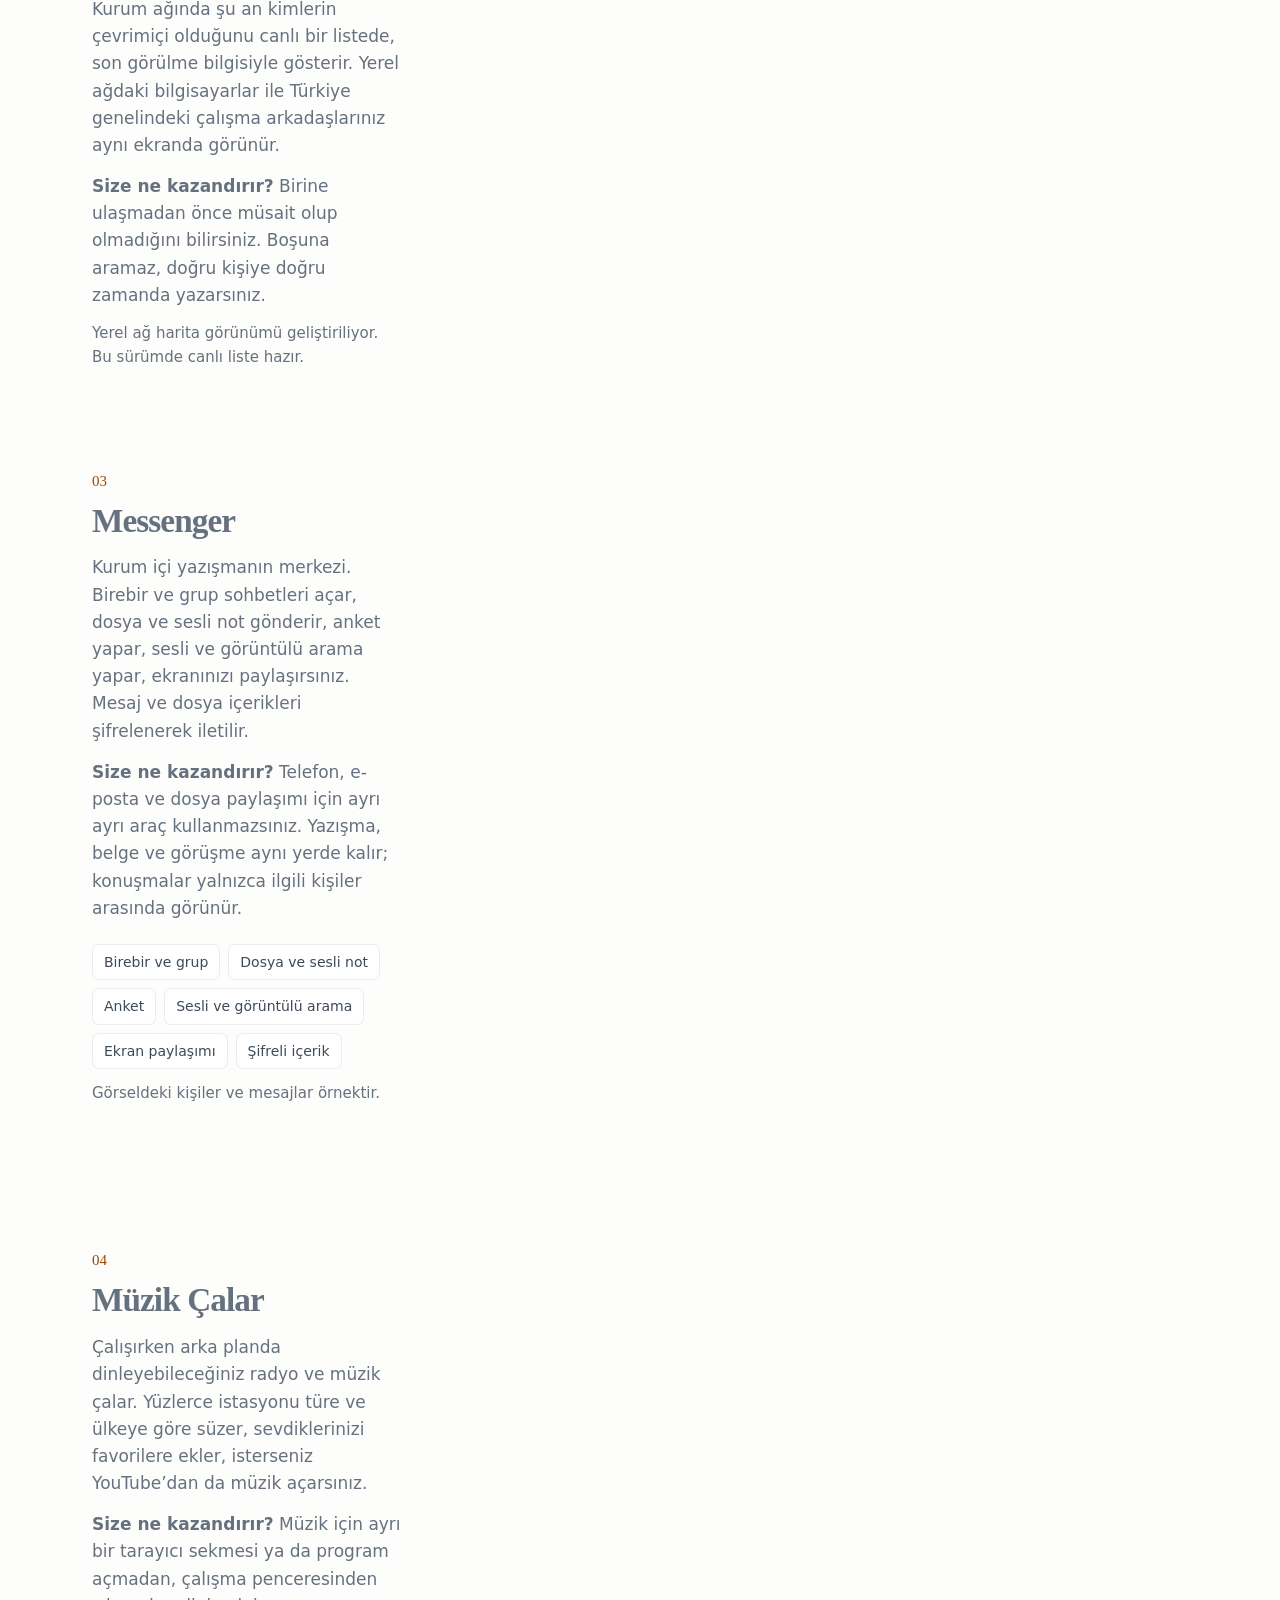
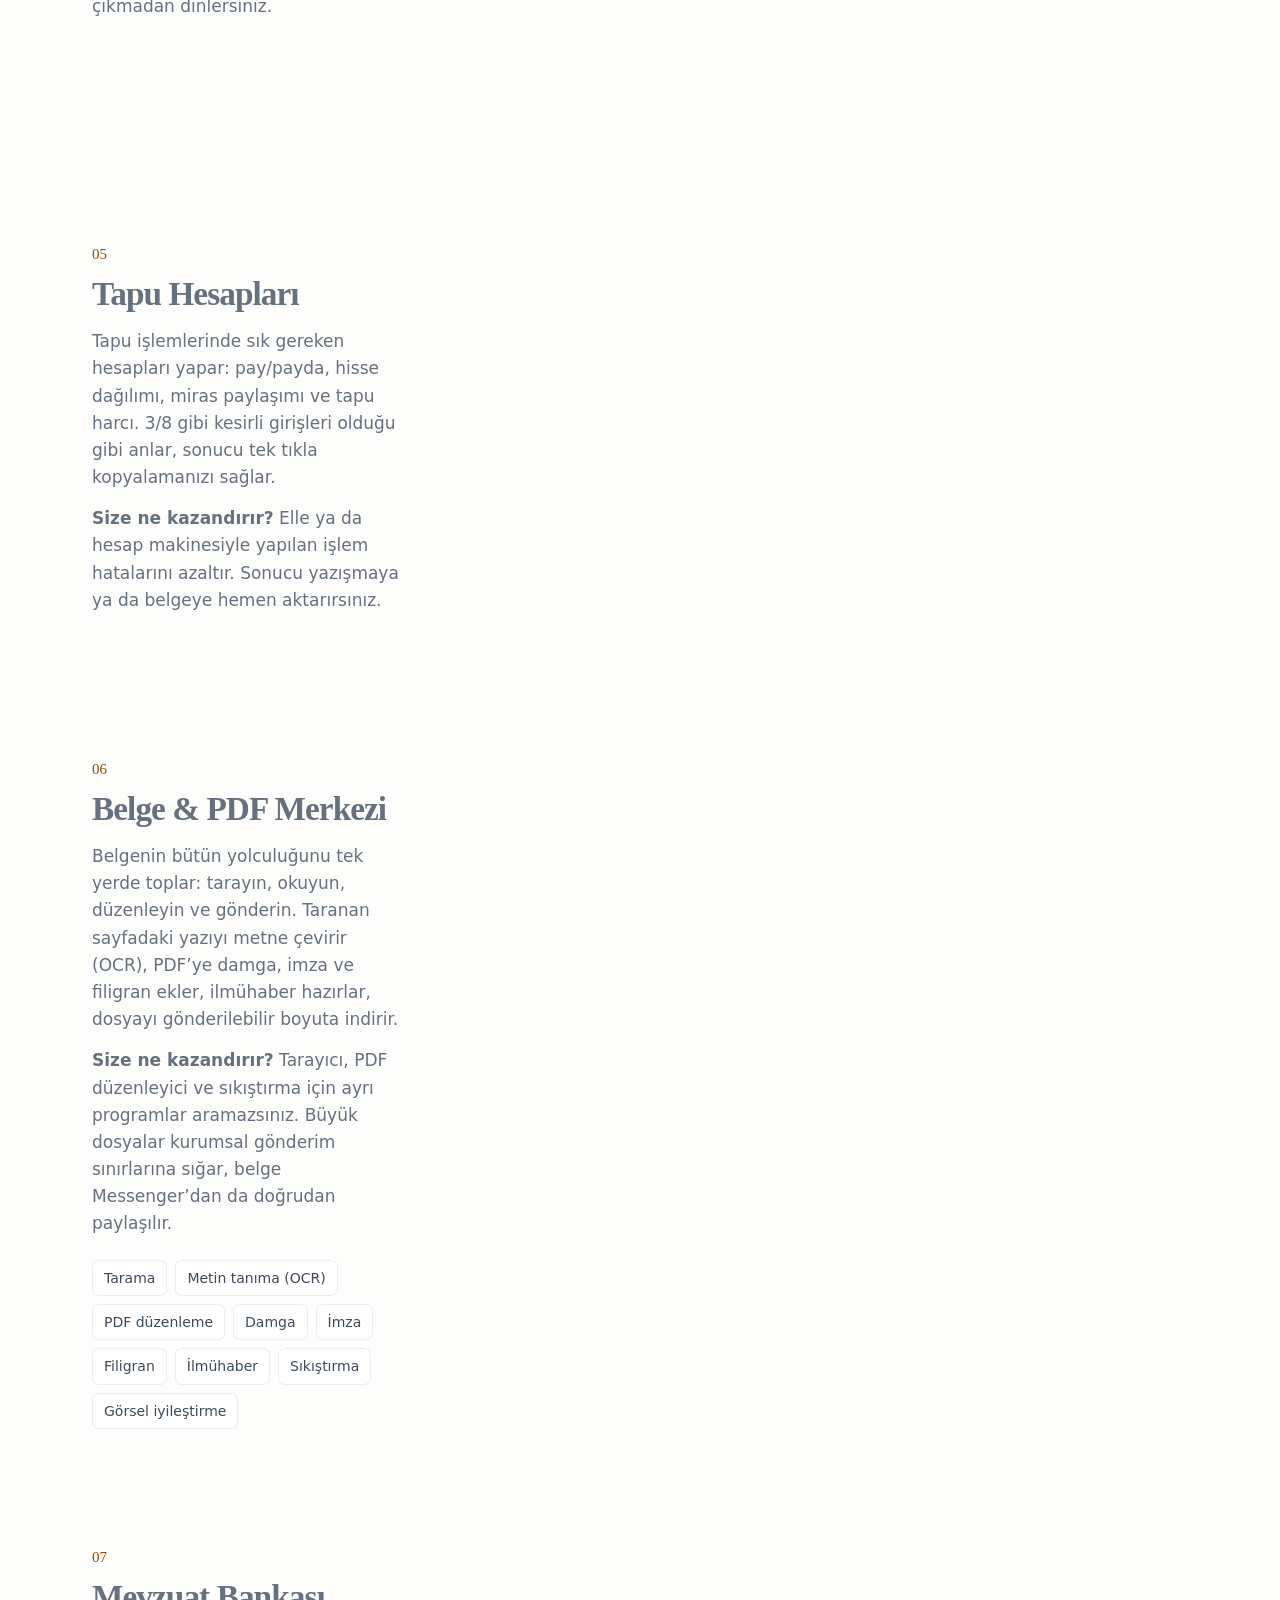
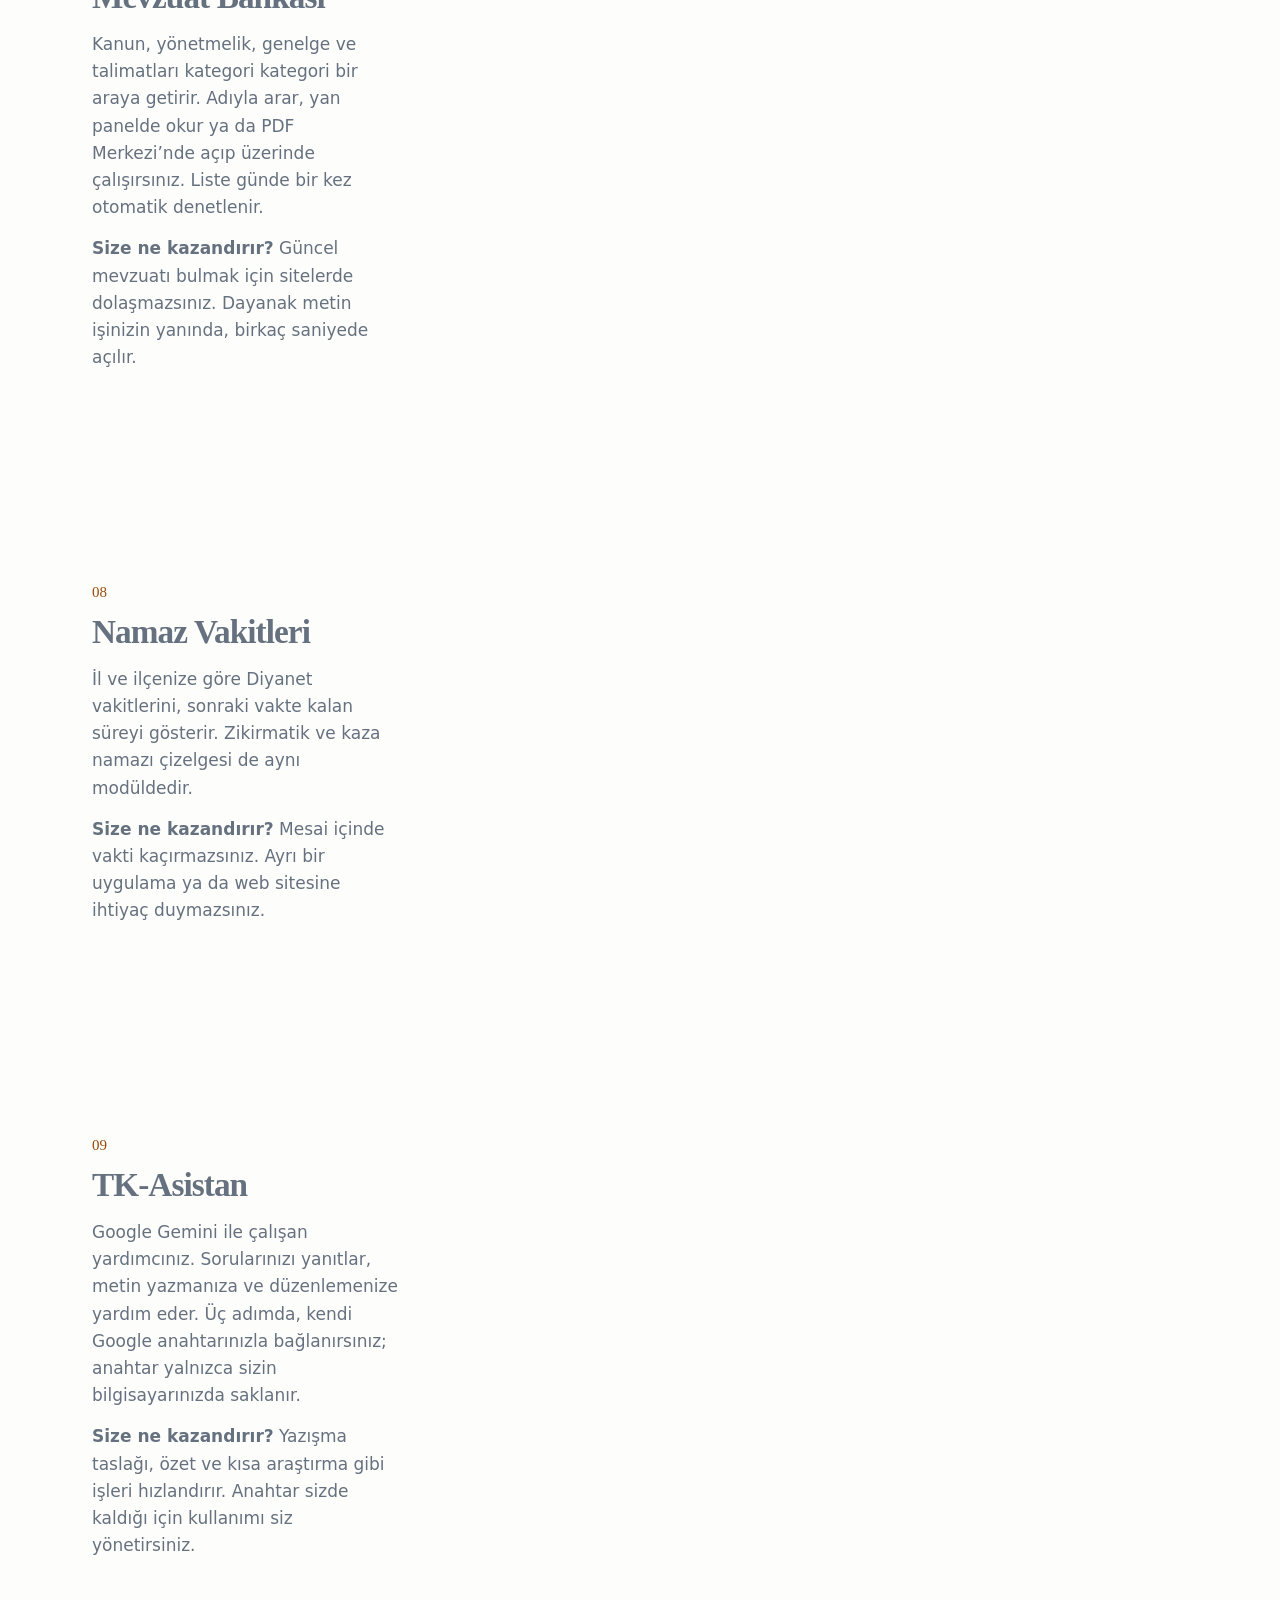
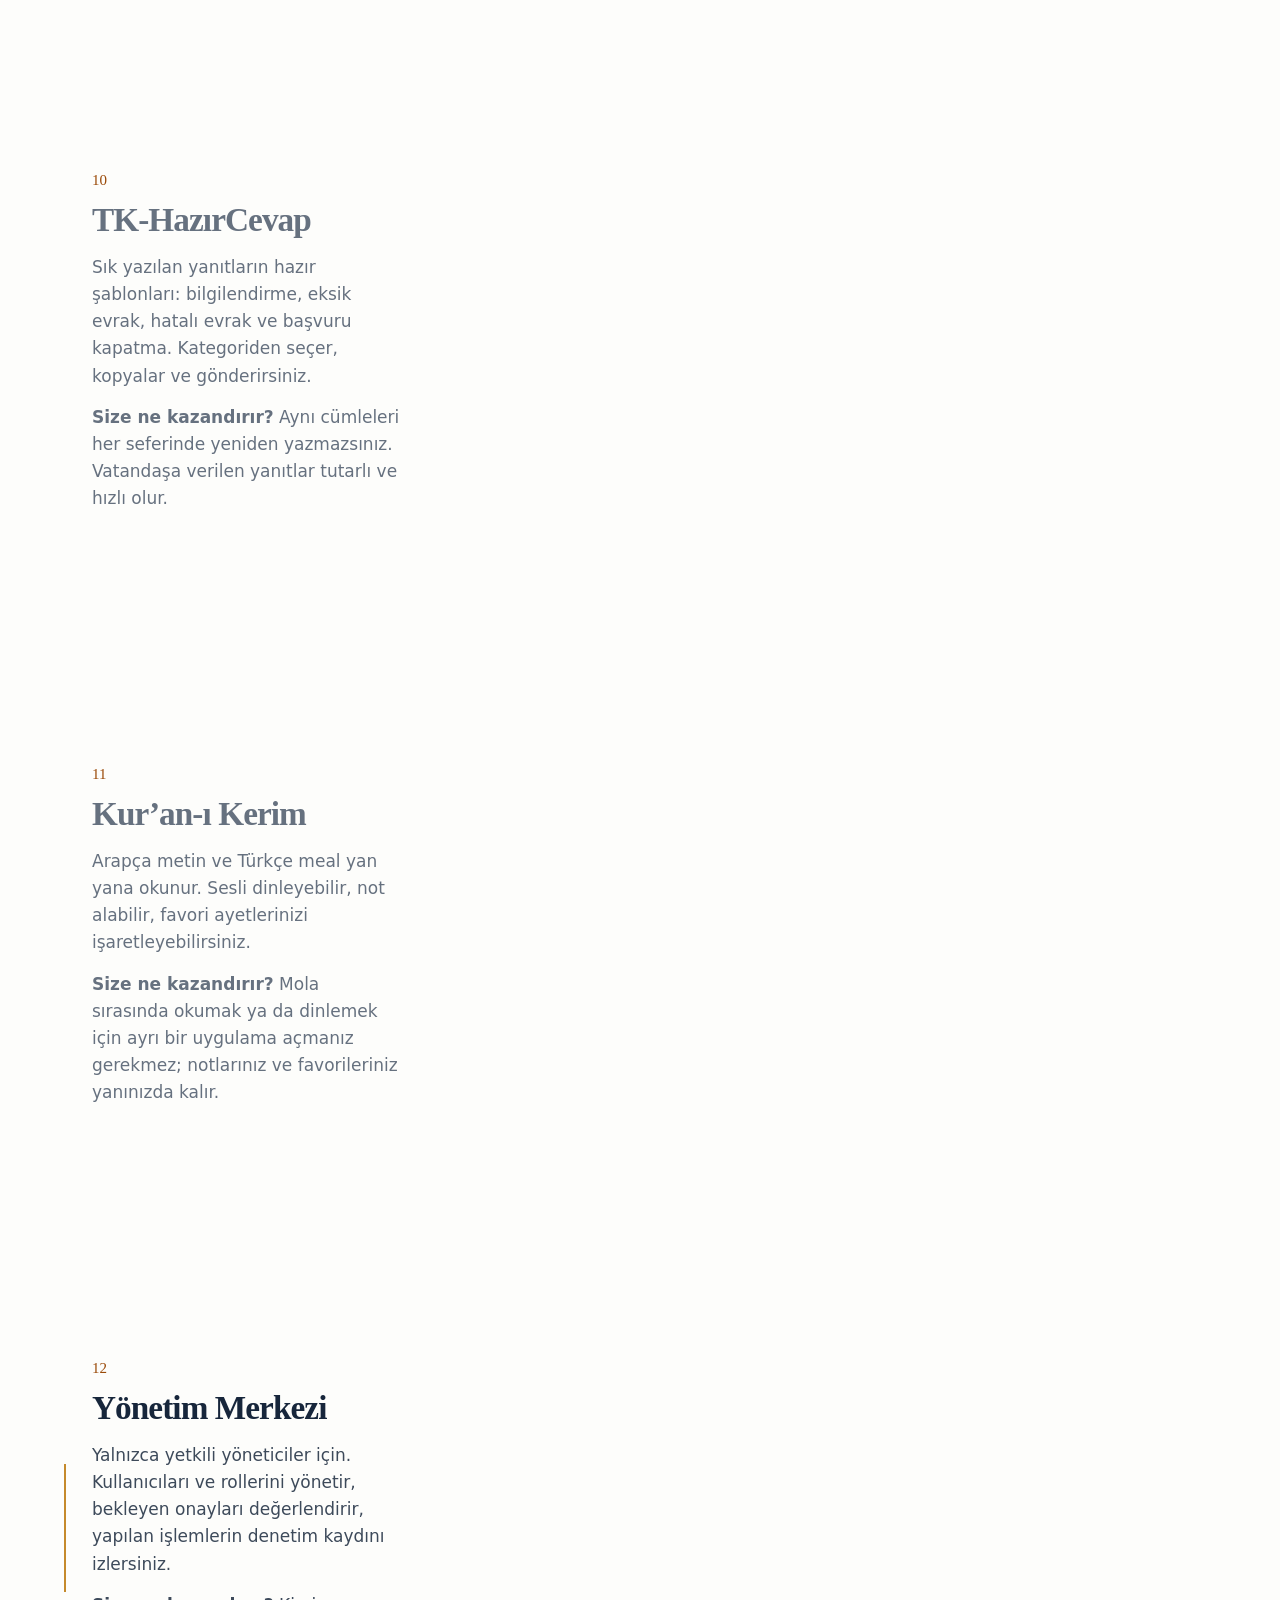
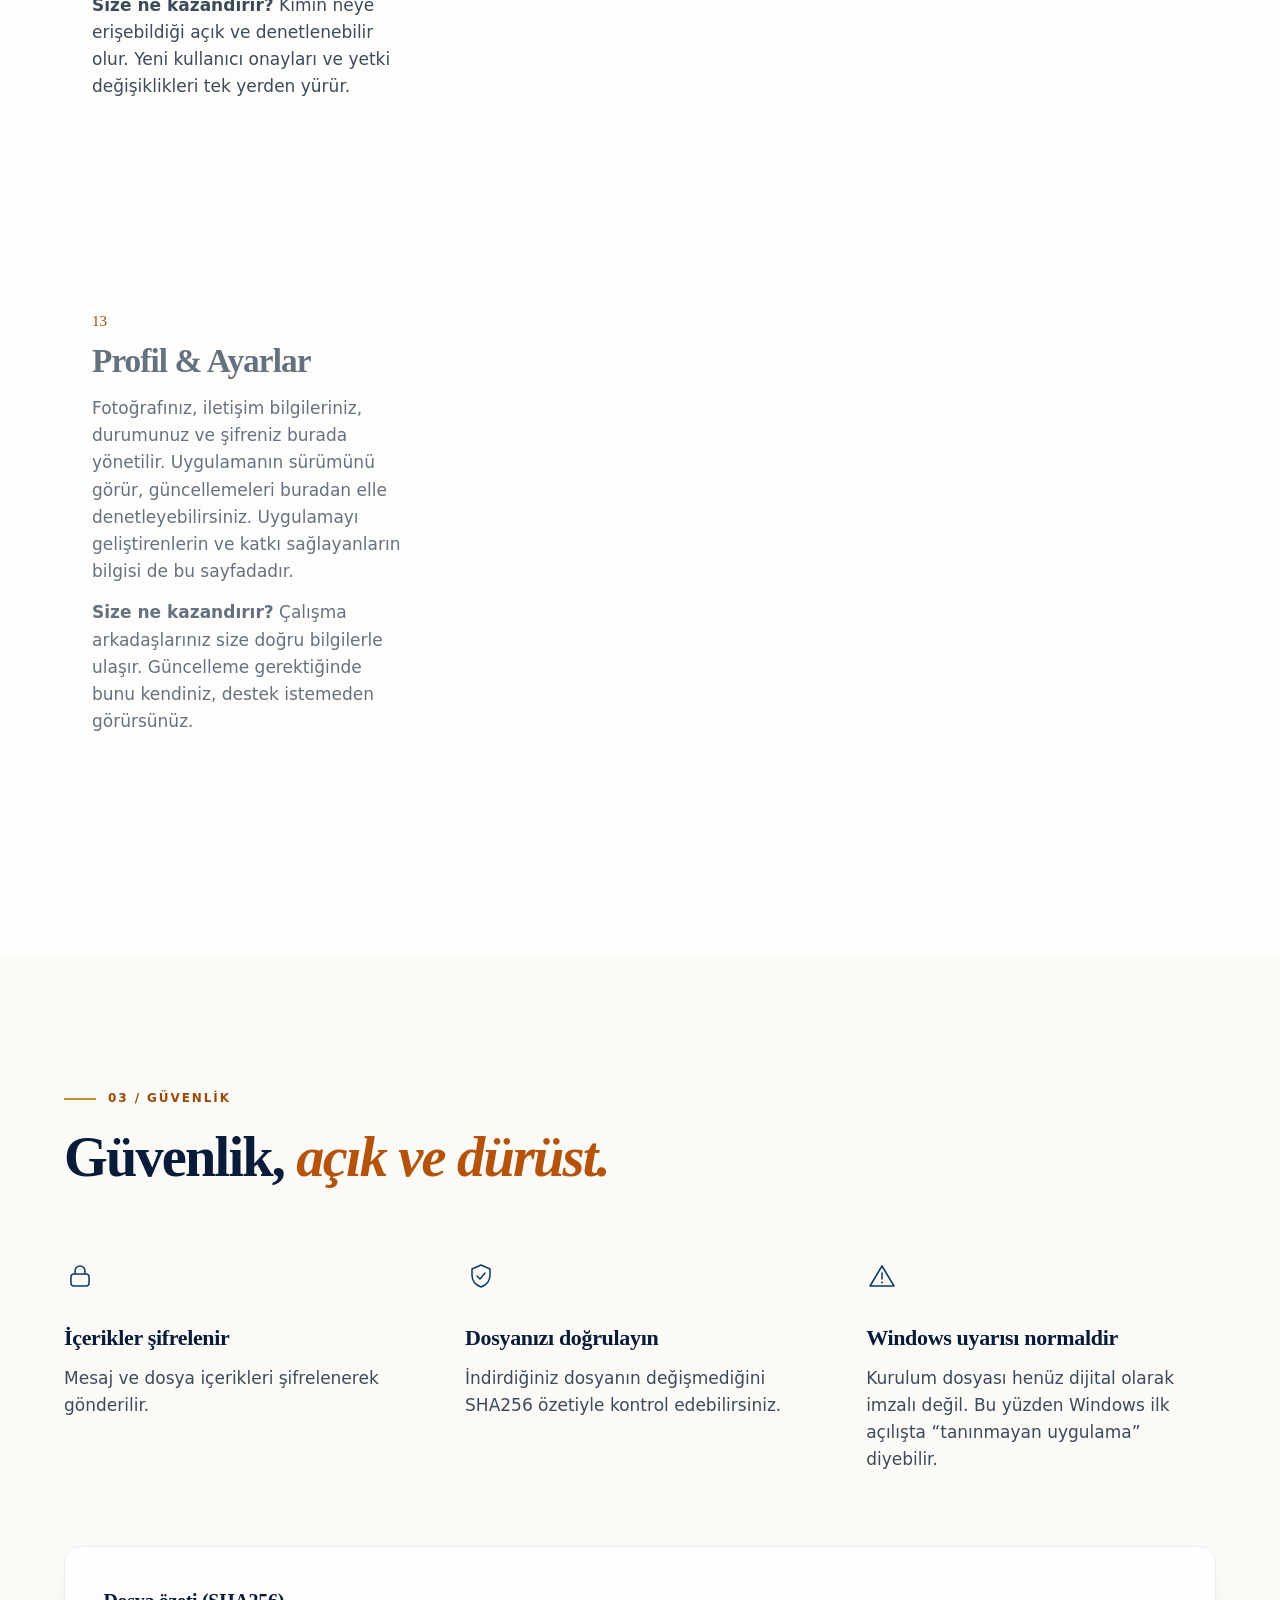
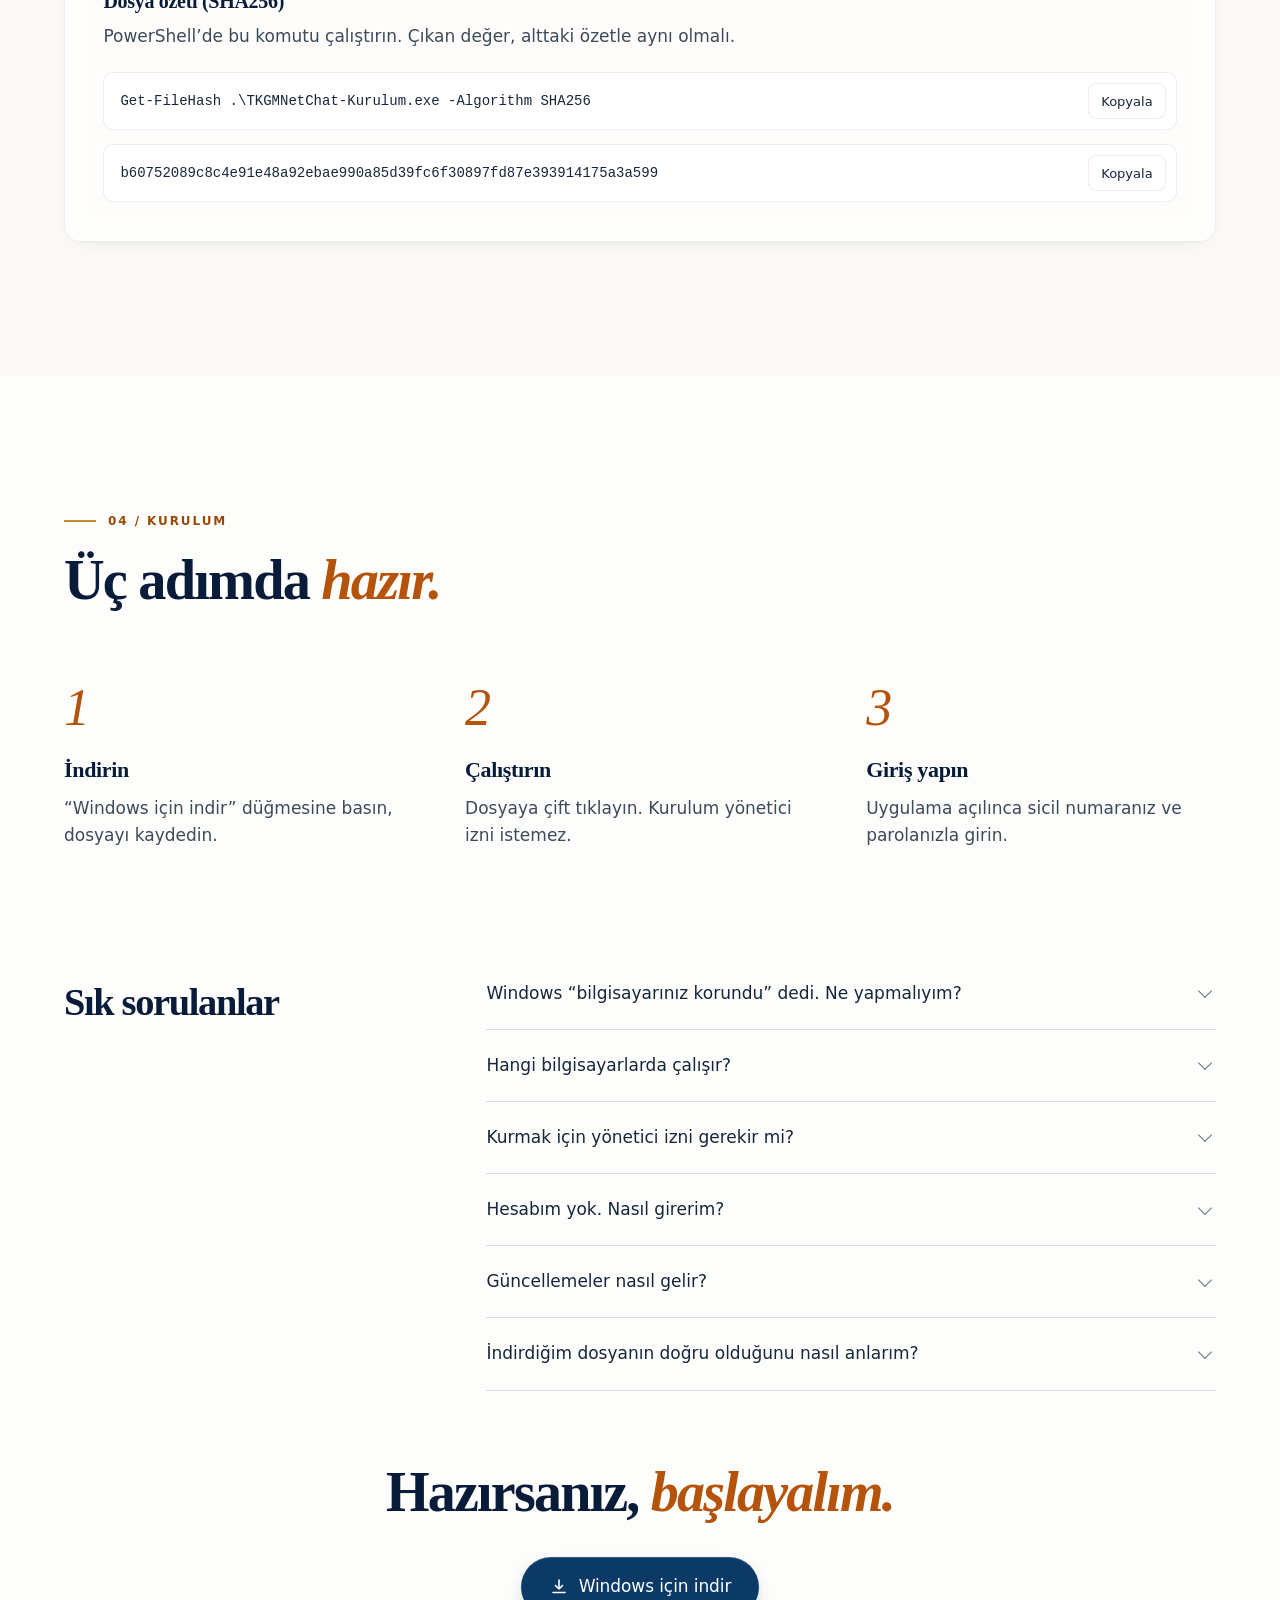
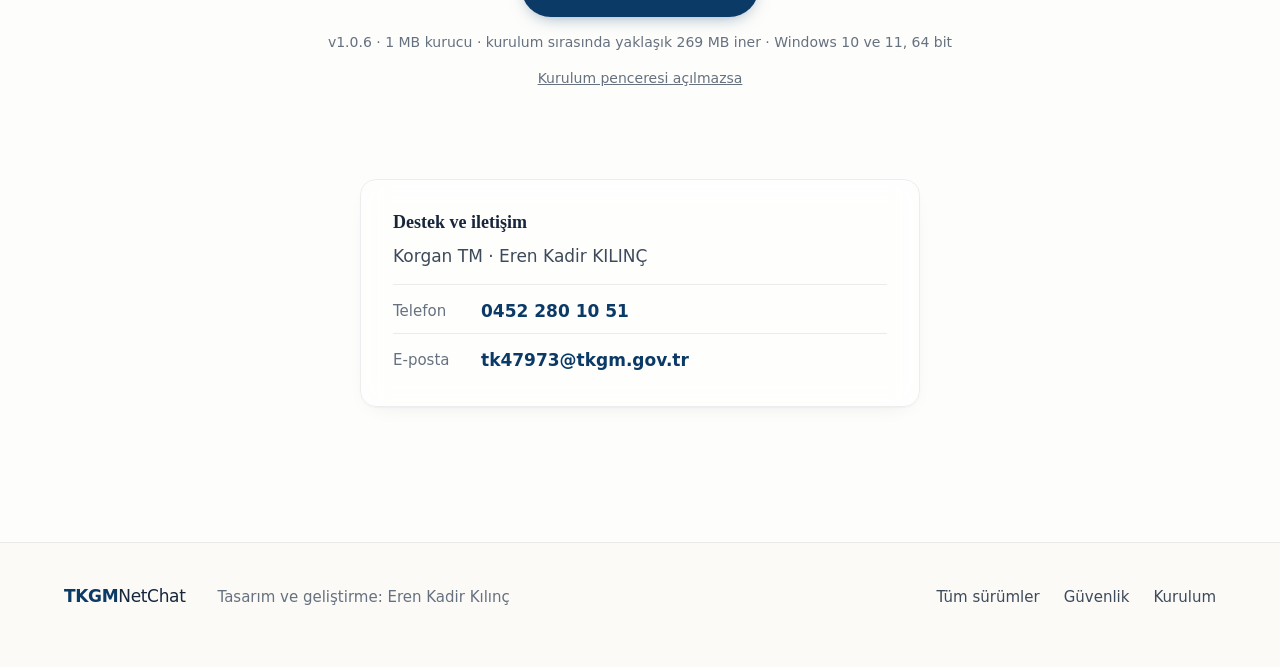
==== commit 4158d2a2: "site: modul metinleri detaylandirildi, ekran goruntuleri yenilendi, 'Tapu ve Kadastro Calisanlari ic" ====
--- a/index.html
+++ b/index.html
@@ -4,7 +4,7 @@
   <meta charset="utf-8">
   <meta name="viewport" content="width=device-width, initial-scale=1">
   <title>TKGMNetChat — Bir Sohbetten Çok Daha Fazlası</title>
-  <meta name="description" content="TKGMNetChat: kurum içi mesajlaşma, belge ve PDF işleri, mevzuat ve günlük araçlar tek bir Windows uygulamasında.">
+  <meta name="description" content="TKGMNetChat: Tapu ve Kadastro çalışanları için şifreli mesajlaşma, belge ve PDF merkezi, mevzuat bankası, tapu hesapları ve günlük araçlar tek bir Windows uygulamasında.">
   <meta name="theme-color" content="#fbfaf7">
   <link rel="canonical" href="https://tkgmnetchat.github.io/">
   <link rel="icon" type="image/png" sizes="32x32" href="assets/favicon-32.png">
@@ -198,6 +198,7 @@
 .step__no { font-family: var(--font-display); font-size: 0.9375rem; color: var(--gold-ink); font-variant-numeric: tabular-nums; margin-bottom: 10px; }
 .step__title { font-family: var(--font-display); font-weight: 600; font-size: clamp(1.75rem, 2.6vw, 2.5rem); letter-spacing: -0.028em; line-height: 1.08; margin-bottom: 16px; }
 .step p:not(.step__no) { max-width: 30rem; }
+.step__use { margin-top: 14px; }
 .step__note { margin-top: 12px; font-size: 0.9375rem; color: var(--ink-3) !important; }
 .step__shot { display: none; }
 .tags { list-style: none; margin: 22px 0 0; padding: 0; display: flex; flex-wrap: wrap; gap: 8px; max-width: 30rem; }
@@ -334,13 +335,13 @@
     <section class="hero" id="ust" aria-labelledby="hero-title">
       <div class="wrap hero__copy">
         <img class="hero__mark" src="assets/logo-tk.png" alt="" width="72" height="72">
-        <p class="eyebrow">TKGMNetChat · Windows uygulaması</p>
+        <p class="eyebrow">Tapu ve Kadastro Çalışanları için.. · Windows uygulaması</p>
         <h1 id="hero-title" class="hero__title">
           <span class="hero__title-top">Geçmişten Geleceğe...</span>
           <span>Bir Sohbetten</span>
           <span><em>Çok Daha Fazlası</em></span>
         </h1>
-        <p class="hero__sub">Mesajlaşma, belge ve PDF işleri, mevzuat ve günlük araçlar. Tek bir Windows uygulamasında.</p>
+        <p class="hero__sub">Yazışma, belge ve PDF işleri, mevzuat, hesaplar ve günlük araçlar. Tapu ve Kadastro çalışanlarının her gün ihtiyaç duyduğu her şey, tek bir Windows uygulamasında.</p>
         <div class="cta">
           <a class="btn btn--lg" data-download href="https://github.com/TKGMNetChat/tkgmnetchat.github.io/releases/latest/download/TKGMNetChat-Kurulum.exe">
             <svg class="btn__icon" viewBox="0 0 20 20" aria-hidden="true"><path d="M10 3v9m0 0-3.5-3.5M10 12l3.5-3.5M4 15.5h12" fill="none" stroke="currentColor" stroke-width="1.6" stroke-linecap="round" stroke-linejoin="round"/></svg>
@@ -372,7 +373,7 @@
           <img src="assets/shots/giris-1600.webp"
                srcset="assets/shots/giris-960.webp 960w, assets/shots/giris-1600.webp 1600w, assets/shots/giris-2400.webp 2400w"
                sizes="(min-width: 1320px) 1240px, 92vw" width="1920" height="1080" loading="lazy" decoding="async"
-               alt="Kurumsal giriş ekranı: ortada sicil numarası ve parola alanları, Sisteme Gir ve Davet Kodum Var düğmeleri.">
+               alt="Giriş ekranı: ortada sicil numarası ve parola alanları, Sisteme Gir ve Davet Kodum Var düğmeleri.">
         </figure>
         <p class="caption">Giriş ekranı. Sicil numaranız ve parolanızla girersiniz.</p>
       </div>
@@ -415,79 +416,74 @@
       <div class="wrap narrow reveal">
         <p class="eyebrow">02 / Modüller</p>
         <h2 id="mod-title" class="h2">Her iş için bir modül. <em>Hepsi tek pencerede.</em></h2>
-        <p class="lede">Kaydırdıkça uygulamanın gerçek ekranlarını görün.</p>
+        <p class="lede">On üç modülün her biri, günlük işte somut bir ihtiyaca karşılık gelir. Kaydırdıkça hangisinin ne işe yaradığını ve size ne kazandırdığını uygulamanın gerçek ekranlarıyla görün.</p>
       </div>
 
       <div class="wrap tour">
         <ol class="tour__steps" id="tour-steps">
           <li class="step" data-shot="ana-sayfa" data-alt="Ana sayfa: kısayollar, duyurular ve günün özeti.">
             <p class="step__no">01</p><h3 class="step__title">Ana Sayfa</h3>
-            <p>Güne tek ekrandan başlayın. Kısayollar, duyurular ve çevrimiçi çalışma arkadaşları bir arada. Düzeni sürükleyip bırakarak kendinize göre ayarlayın.</p>
+            <p>Uygulamayı açtığınızda karşınıza çıkan başlangıç noktası. Sık kullandığınız modüllere kısayollar, kurum duyuruları, çevrimiçi çalışma arkadaşlarınız ve günün özeti tek ekranda toplanır. Kartları sürükleyip bırakarak düzeni kendi çalışma şeklinize göre değiştirirsiniz.</p><p class="step__use"><strong>Size ne kazandırır?</strong> Modüller arasında aramadan, güne tek bakışla başlarsınız. Duyuruları kaçırmaz, ihtiyacınız olan araca tek tıkla ulaşırsınız.</p>
             <figure class="frame frame--flat step__shot"><img src="assets/shots/ana-sayfa-960.webp" srcset="assets/shots/ana-sayfa-960.webp 960w, assets/shots/ana-sayfa-1600.webp 1600w" sizes="92vw" width="1920" height="1080" loading="lazy" decoding="async" alt="Ana sayfa: kısayollar, duyurular ve günün özeti."></figure>
           </li>
           <li class="step" data-shot="ag-haritasi" data-alt="Ağ Haritası: yerel ağ görünümü ve Türkiye geneli çevrimiçi kullanıcı listesi. Kişi bilgisi örnekle değiştirildi.">
             <p class="step__no">02</p><h3 class="step__title">Ağ Haritası</h3>
-            <p>Kimin çevrimiçi olduğunu canlı bir listede, son görülme bilgisiyle görün.</p>
-            <p class="step__note">Yerel ağ harita görünümü geliştiriliyor. Bu sürümde canlı liste hazır.</p>
+            <p>Kurum ağında şu an kimlerin çevrimiçi olduğunu canlı bir listede, son görülme bilgisiyle gösterir. Yerel ağdaki bilgisayarlar ile Türkiye genelindeki çalışma arkadaşlarınız aynı ekranda görünür.</p><p class="step__use"><strong>Size ne kazandırır?</strong> Birine ulaşmadan önce müsait olup olmadığını bilirsiniz. Boşuna aramaz, doğru kişiye doğru zamanda yazarsınız.</p><p class="step__note">Yerel ağ harita görünümü geliştiriliyor. Bu sürümde canlı liste hazır.</p>
             <figure class="frame frame--flat step__shot"><img src="assets/shots/ag-haritasi-960.webp" srcset="assets/shots/ag-haritasi-960.webp 960w, assets/shots/ag-haritasi-1600.webp 1600w" sizes="92vw" width="1920" height="1080" loading="lazy" decoding="async" alt="Ağ Haritası: yerel ağ görünümü ve Türkiye geneli çevrimiçi kullanıcı listesi. Kişi bilgisi örnekle değiştirildi."></figure>
           </li>
           <li class="step" data-shot="messenger" data-alt="Messenger: bir sohbet; mesajlar, paylaşılan PDF dosyası ve bir anket, üstte arama düğmeleri.">
             <p class="step__no">03</p><h3 class="step__title">Messenger</h3>
-            <p>Birebir ve grup sohbetleri. Dosya, sesli not ve anket gönderin; sesli ve görüntülü arayın, ekranınızı paylaşın. Mesaj ve dosya içerikleri şifrelenir.</p>
-            <p class="step__note">Görseldeki kişiler ve mesajlar örnektir.</p>
+            <p>Kurum içi yazışmanın merkezi. Birebir ve grup sohbetleri açar, dosya ve sesli not gönderir, anket yapar, sesli ve görüntülü arama yapar, ekranınızı paylaşırsınız. Mesaj ve dosya içerikleri şifrelenerek iletilir.</p><p class="step__use"><strong>Size ne kazandırır?</strong> Telefon, e-posta ve dosya paylaşımı için ayrı ayrı araç kullanmazsınız. Yazışma, belge ve görüşme aynı yerde kalır; konuşmalar yalnızca ilgili kişiler arasında görünür.</p><ul class="tags" aria-label="Messenger yetenekleri"><li>Birebir ve grup</li><li>Dosya ve sesli not</li><li>Anket</li><li>Sesli ve görüntülü arama</li><li>Ekran paylaşımı</li><li>Şifreli içerik</li></ul><p class="step__note">Görseldeki kişiler ve mesajlar örnektir.</p>
             <figure class="frame frame--flat step__shot"><img src="assets/shots/messenger-960.webp" srcset="assets/shots/messenger-960.webp 960w, assets/shots/messenger-1600.webp 1600w" sizes="92vw" width="1920" height="1080" loading="lazy" decoding="async" alt="Messenger: bir sohbet; mesajlar, paylaşılan PDF dosyası ve bir anket, üstte arama düğmeleri."></figure>
           </li>
           <li class="step" data-shot="muzik" data-alt="Müzik Çalar: radyo istasyonları, türe göre filtre ve seçili istasyon.">
             <p class="step__no">04</p><h3 class="step__title">Müzik Çalar</h3>
-            <p>Çalışırken arka planda radyo ve müzik. Yüzlerce istasyon, türe ve ülkeye göre filtre, favoriler. YouTube’dan da müzik açabilirsiniz.</p>
+            <p>Çalışırken arka planda dinleyebileceğiniz radyo ve müzik çalar. Yüzlerce istasyonu türe ve ülkeye göre süzer, sevdiklerinizi favorilere ekler, isterseniz YouTube’dan da müzik açarsınız.</p><p class="step__use"><strong>Size ne kazandırır?</strong> Müzik için ayrı bir tarayıcı sekmesi ya da program açmadan, çalışma penceresinden çıkmadan dinlersiniz.</p>
             <figure class="frame frame--flat step__shot"><img src="assets/shots/muzik-960.webp" srcset="assets/shots/muzik-960.webp 960w, assets/shots/muzik-1600.webp 1600w" sizes="92vw" width="1920" height="1080" loading="lazy" decoding="async" alt="Müzik Çalar: radyo istasyonları, türe göre filtre ve seçili istasyon."></figure>
           </li>
           <li class="step" data-shot="tapu-hesaplari" data-alt="Tapu Hesapları: 3/8 pay hesabı, hisse dağılımı ve taşınmaz özeti.">
             <p class="step__no">05</p><h3 class="step__title">Tapu Hesapları</h3>
-            <p>Pay/payda, hisse dağılımı, miras ve tapu harcı hesapları. 3/8 gibi kesirli girişleri anlar, sonucu tek tıkla kopyalarsınız.</p>
+            <p>Tapu işlemlerinde sık gereken hesapları yapar: pay/payda, hisse dağılımı, miras paylaşımı ve tapu harcı. 3/8 gibi kesirli girişleri olduğu gibi anlar, sonucu tek tıkla kopyalamanızı sağlar.</p><p class="step__use"><strong>Size ne kazandırır?</strong> Elle ya da hesap makinesiyle yapılan işlem hatalarını azaltır. Sonucu yazışmaya ya da belgeye hemen aktarırsınız.</p>
             <figure class="frame frame--flat step__shot"><img src="assets/shots/tapu-hesaplari-960.webp" srcset="assets/shots/tapu-hesaplari-960.webp 960w, assets/shots/tapu-hesaplari-1600.webp 1600w" sizes="92vw" width="1920" height="1080" loading="lazy" decoding="async" alt="Tapu Hesapları: 3/8 pay hesabı, hisse dağılımı ve taşınmaz özeti."></figure>
           </li>
           <li class="step" data-shot="belge-pdf" data-alt="Belge ve PDF Merkezi başlangıç ekranı: PDF aç, oluştur, tara, ilmühaber hazırla ve boyut düşür.">
             <p class="step__no">06</p><h3 class="step__title">Belge &amp; PDF Merkezi</h3>
-            <p>Belgenin bütün yolculuğu tek yerde: tarayın, okuyun, düzenleyin, gönderin.</p>
-            <ul class="tags" aria-label="Belge ve PDF Merkezi yetenekleri">
-              <li>Tarama</li><li>Metin tanıma (OCR)</li><li>PDF düzenleme</li><li>Damga</li><li>İmza</li><li>Filigran</li><li>İlmühaber</li><li>Sıkıştırma</li><li>Görsel iyileştirme</li>
-            </ul>
+            <p>Belgenin bütün yolculuğunu tek yerde toplar: tarayın, okuyun, düzenleyin ve gönderin. Taranan sayfadaki yazıyı metne çevirir (OCR), PDF’ye damga, imza ve filigran ekler, ilmühaber hazırlar, dosyayı gönderilebilir boyuta indirir.</p><p class="step__use"><strong>Size ne kazandırır?</strong> Tarayıcı, PDF düzenleyici ve sıkıştırma için ayrı programlar aramazsınız. Büyük dosyalar kurumsal gönderim sınırlarına sığar, belge Messenger’dan da doğrudan paylaşılır.</p><ul class="tags" aria-label="Belge ve PDF Merkezi yetenekleri"><li>Tarama</li><li>Metin tanıma (OCR)</li><li>PDF düzenleme</li><li>Damga</li><li>İmza</li><li>Filigran</li><li>İlmühaber</li><li>Sıkıştırma</li><li>Görsel iyileştirme</li></ul>
             <figure class="frame frame--flat step__shot"><img src="assets/shots/belge-pdf-960.webp" srcset="assets/shots/belge-pdf-960.webp 960w, assets/shots/belge-pdf-1600.webp 1600w" sizes="92vw" width="1920" height="1080" loading="lazy" decoding="async" alt="Belge ve PDF Merkezi başlangıç ekranı: PDF aç, oluştur, tara, ilmühaber hazırla ve boyut düşür."></figure>
           </li>
           <li class="step" data-shot="mevzuat" data-alt="Mevzuat Bankası: kategorilere ayrılmış mevzuat listesi ve arama alanı.">
             <p class="step__no">07</p><h3 class="step__title">Mevzuat Bankası</h3>
-            <p>Kanun, yönetmelik, genelge ve talimatlar kategori kategori. Adıyla arayın, yan panelde okuyun ya da PDF Merkezi’nde açın. Liste günde bir kez denetlenir.</p>
+            <p>Kanun, yönetmelik, genelge ve talimatları kategori kategori bir araya getirir. Adıyla arar, yan panelde okur ya da PDF Merkezi’nde açıp üzerinde çalışırsınız. Liste günde bir kez otomatik denetlenir.</p><p class="step__use"><strong>Size ne kazandırır?</strong> Güncel mevzuatı bulmak için sitelerde dolaşmazsınız. Dayanak metin işinizin yanında, birkaç saniyede açılır.</p>
             <figure class="frame frame--flat step__shot"><img src="assets/shots/mevzuat-960.webp" srcset="assets/shots/mevzuat-960.webp 960w, assets/shots/mevzuat-1600.webp 1600w" sizes="92vw" width="1920" height="1080" loading="lazy" decoding="async" alt="Mevzuat Bankası: kategorilere ayrılmış mevzuat listesi ve arama alanı."></figure>
           </li>
           <li class="step" data-shot="namaz" data-alt="Namaz Vakitleri: günün vakitleri ve sonraki vakte kalan süre.">
             <p class="step__no">08</p><h3 class="step__title">Namaz Vakitleri</h3>
-            <p>İl ve ilçenize göre Diyanet vakitleri ve sonraki vakte kalan süre. Zikirmatik ve kaza namazı çizelgesi de burada.</p>
+            <p>İl ve ilçenize göre Diyanet vakitlerini, sonraki vakte kalan süreyi gösterir. Zikirmatik ve kaza namazı çizelgesi de aynı modüldedir.</p><p class="step__use"><strong>Size ne kazandırır?</strong> Mesai içinde vakti kaçırmazsınız. Ayrı bir uygulama ya da web sitesine ihtiyaç duymazsınız.</p>
             <figure class="frame frame--flat step__shot"><img src="assets/shots/namaz-960.webp" srcset="assets/shots/namaz-960.webp 960w, assets/shots/namaz-1600.webp 1600w" sizes="92vw" width="1920" height="1080" loading="lazy" decoding="async" alt="Namaz Vakitleri: günün vakitleri ve sonraki vakte kalan süre."></figure>
           </li>
           <li class="step" data-shot="tk-asistan" data-alt="TK-Asistan bağlantı ekranı: kendi Google anahtarınızla üç adımda bağlanma.">
             <p class="step__no">09</p><h3 class="step__title">TK-Asistan</h3>
-            <p>Google Gemini ile çalışan yardımcı. Kendi anahtarınızla çalışır; anahtar yalnızca sizin bilgisayarınızda saklanır.</p>
+            <p>Google Gemini ile çalışan yardımcınız. Sorularınızı yanıtlar, metin yazmanıza ve düzenlemenize yardım eder. Üç adımda, kendi Google anahtarınızla bağlanırsınız; anahtar yalnızca sizin bilgisayarınızda saklanır.</p><p class="step__use"><strong>Size ne kazandırır?</strong> Yazışma taslağı, özet ve kısa araştırma gibi işleri hızlandırır. Anahtar sizde kaldığı için kullanımı siz yönetirsiniz.</p>
             <figure class="frame frame--flat step__shot"><img src="assets/shots/tk-asistan-960.webp" srcset="assets/shots/tk-asistan-960.webp 960w, assets/shots/tk-asistan-1600.webp 1600w" sizes="92vw" width="1920" height="1080" loading="lazy" decoding="async" alt="TK-Asistan bağlantı ekranı: kendi Google anahtarınızla üç adımda bağlanma."></figure>
           </li>
           <li class="step" data-shot="hazircevap" data-alt="TK-HazırCevap: kategorilere ayrılmış hazır yanıt şablonları.">
             <p class="step__no">10</p><h3 class="step__title">TK-HazırCevap</h3>
-            <p>Sık yazılan yanıtlar hazır: bilgilendirme, eksik evrak, hatalı evrak ve başvuru kapatma. Seçin, kopyalayın, gönderin.</p>
+            <p>Sık yazılan yanıtların hazır şablonları: bilgilendirme, eksik evrak, hatalı evrak ve başvuru kapatma. Kategoriden seçer, kopyalar ve gönderirsiniz.</p><p class="step__use"><strong>Size ne kazandırır?</strong> Aynı cümleleri her seferinde yeniden yazmazsınız. Vatandaşa verilen yanıtlar tutarlı ve hızlı olur.</p>
             <figure class="frame frame--flat step__shot"><img src="assets/shots/hazircevap-960.webp" srcset="assets/shots/hazircevap-960.webp 960w, assets/shots/hazircevap-1600.webp 1600w" sizes="92vw" width="1920" height="1080" loading="lazy" decoding="async" alt="TK-HazırCevap: kategorilere ayrılmış hazır yanıt şablonları."></figure>
           </li>
           <li class="step" data-shot="kuran" data-alt="Kur’an-ı Kerim: Arapça metin ve Türkçe meal yan yana.">
             <p class="step__no">11</p><h3 class="step__title">Kur’an-ı Kerim</h3>
-            <p>Arapça metin ve Türkçe meal yan yana. Sesli dinleyin, not alın, favorilerinizi işaretleyin.</p>
+            <p>Arapça metin ve Türkçe meal yan yana okunur. Sesli dinleyebilir, not alabilir, favori ayetlerinizi işaretleyebilirsiniz.</p><p class="step__use"><strong>Size ne kazandırır?</strong> Mola sırasında okumak ya da dinlemek için ayrı bir uygulama açmanız gerekmez; notlarınız ve favorileriniz yanınızda kalır.</p>
             <figure class="frame frame--flat step__shot"><img src="assets/shots/kuran-960.webp" srcset="assets/shots/kuran-960.webp 960w, assets/shots/kuran-1600.webp 1600w" sizes="92vw" width="1920" height="1080" loading="lazy" decoding="async" alt="Kur’an-ı Kerim: Arapça metin ve Türkçe meal yan yana."></figure>
           </li>
           <li class="step" data-shot="yonetim" data-alt="Yönetim Merkezi: kullanıcılar, roller ve onaylar ekranı. Kişi bilgileri örnek değerlerle değiştirildi.">
             <p class="step__no">12</p><h3 class="step__title">Yönetim Merkezi</h3>
-            <p>Yalnızca yetkili yöneticiler için: kullanıcılar, roller, bekleyen onaylar ve işlemlerin denetim kaydı.</p>
+            <p>Yalnızca yetkili yöneticiler için. Kullanıcıları ve rollerini yönetir, bekleyen onayları değerlendirir, yapılan işlemlerin denetim kaydını izlersiniz.</p><p class="step__use"><strong>Size ne kazandırır?</strong> Kimin neye erişebildiği açık ve denetlenebilir olur. Yeni kullanıcı onayları ve yetki değişiklikleri tek yerden yürür.</p>
             <figure class="frame frame--flat step__shot"><img src="assets/shots/yonetim-960.webp" srcset="assets/shots/yonetim-960.webp 960w, assets/shots/yonetim-1600.webp 1600w" sizes="92vw" width="1920" height="1080" loading="lazy" decoding="async" alt="Yönetim Merkezi: kullanıcılar, roller ve onaylar ekranı. Kişi bilgileri örnek değerlerle değiştirildi."></figure>
           </li>
           <li class="step" data-shot="profil" data-alt="Profil ve Ayarlar: kimlik, iletişim, şifre ve sürüm bilgisi. Sicil ve e-posta gizlendi.">
             <p class="step__no">13</p><h3 class="step__title">Profil &amp; Ayarlar</h3>
-            <p>Fotoğraf, iletişim bilgileri, durum ve şifre. Uygulama sürümünü ve güncellemeleri buradan denetleyin.</p>
+            <p>Fotoğrafınız, iletişim bilgileriniz, durumunuz ve şifreniz burada yönetilir. Uygulamanın sürümünü görür, güncellemeleri buradan elle denetleyebilirsiniz. Uygulamayı geliştirenlerin ve katkı sağlayanların bilgisi de bu sayfadadır.</p><p class="step__use"><strong>Size ne kazandırır?</strong> Çalışma arkadaşlarınız size doğru bilgilerle ulaşır. Güncelleme gerektiğinde bunu kendiniz, destek istemeden görürsünüz.</p>
             <figure class="frame frame--flat step__shot"><img src="assets/shots/profil-960.webp" srcset="assets/shots/profil-960.webp 960w, assets/shots/profil-1600.webp 1600w" sizes="92vw" width="1920" height="1080" loading="lazy" decoding="async" alt="Profil ve Ayarlar: kimlik, iletişim, şifre ve sürüm bilgisi. Sicil ve e-posta gizlendi."></figure>
           </li>
         </ol>
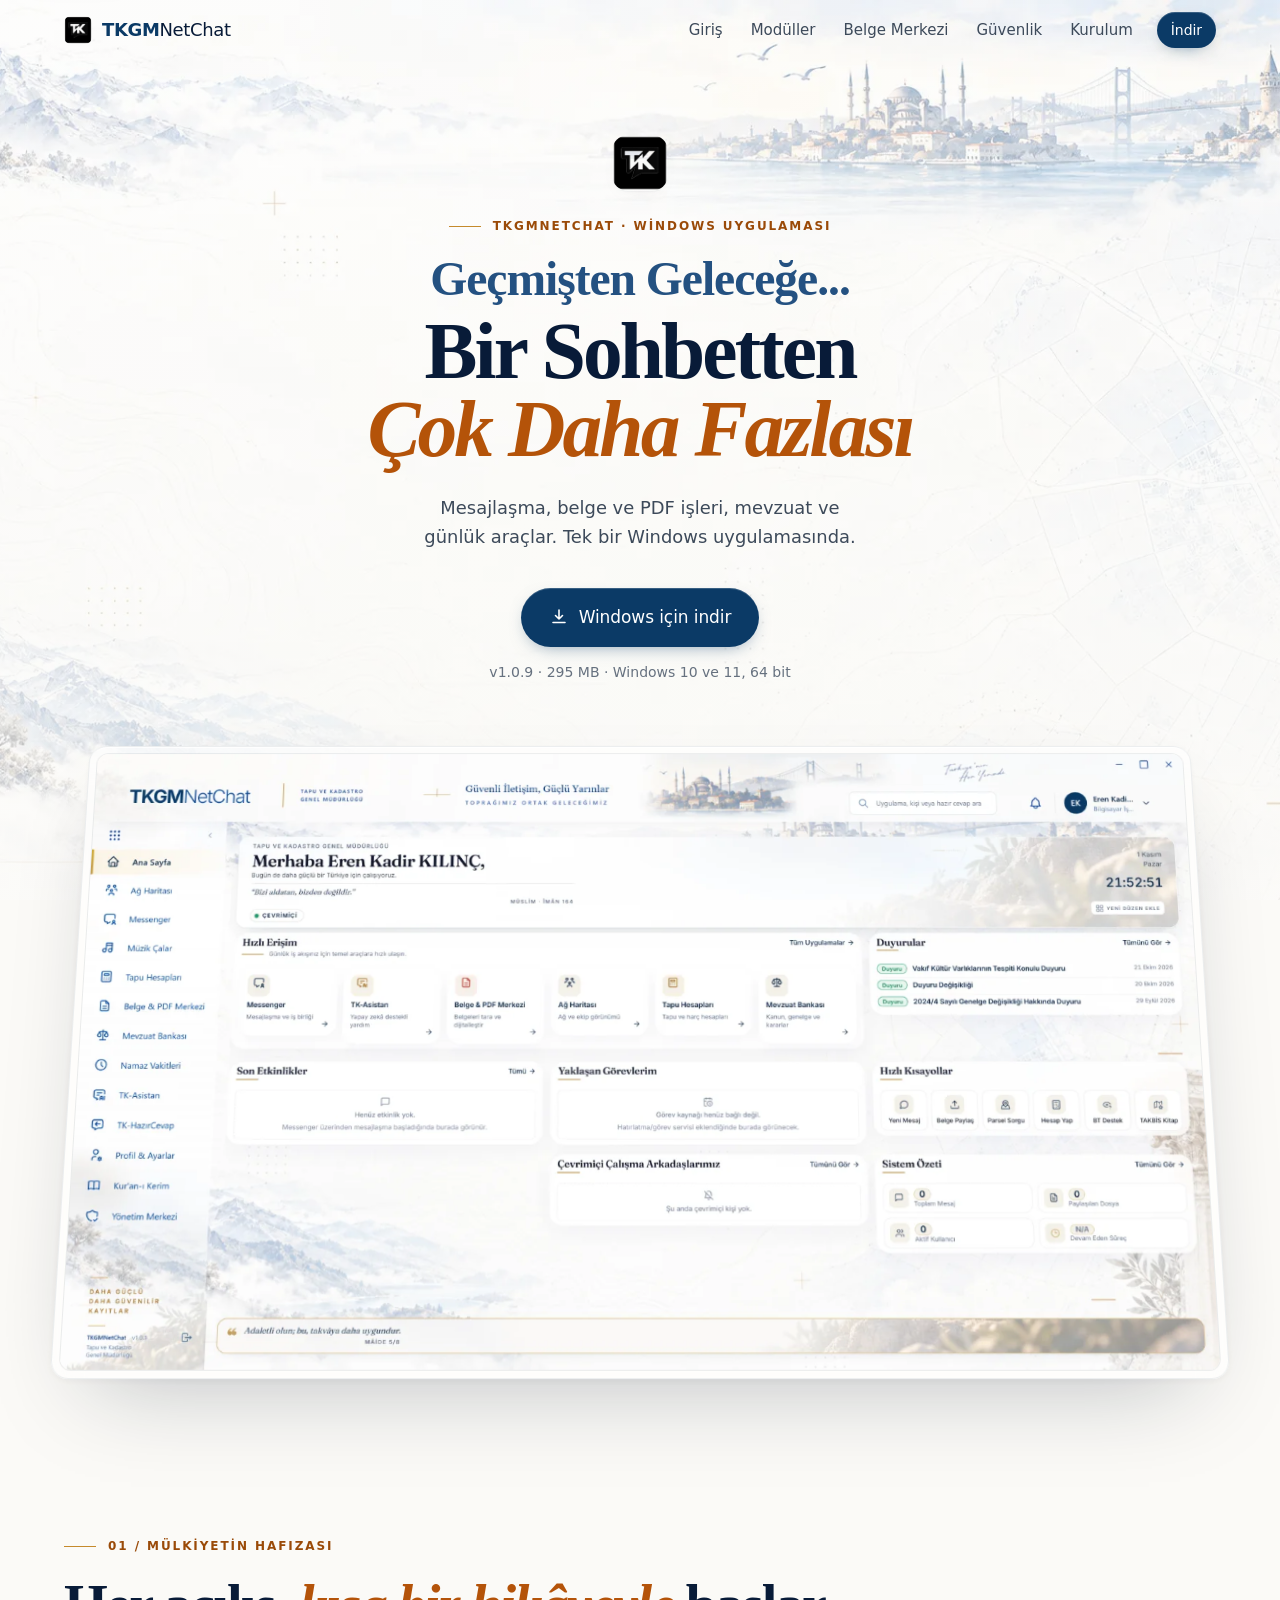
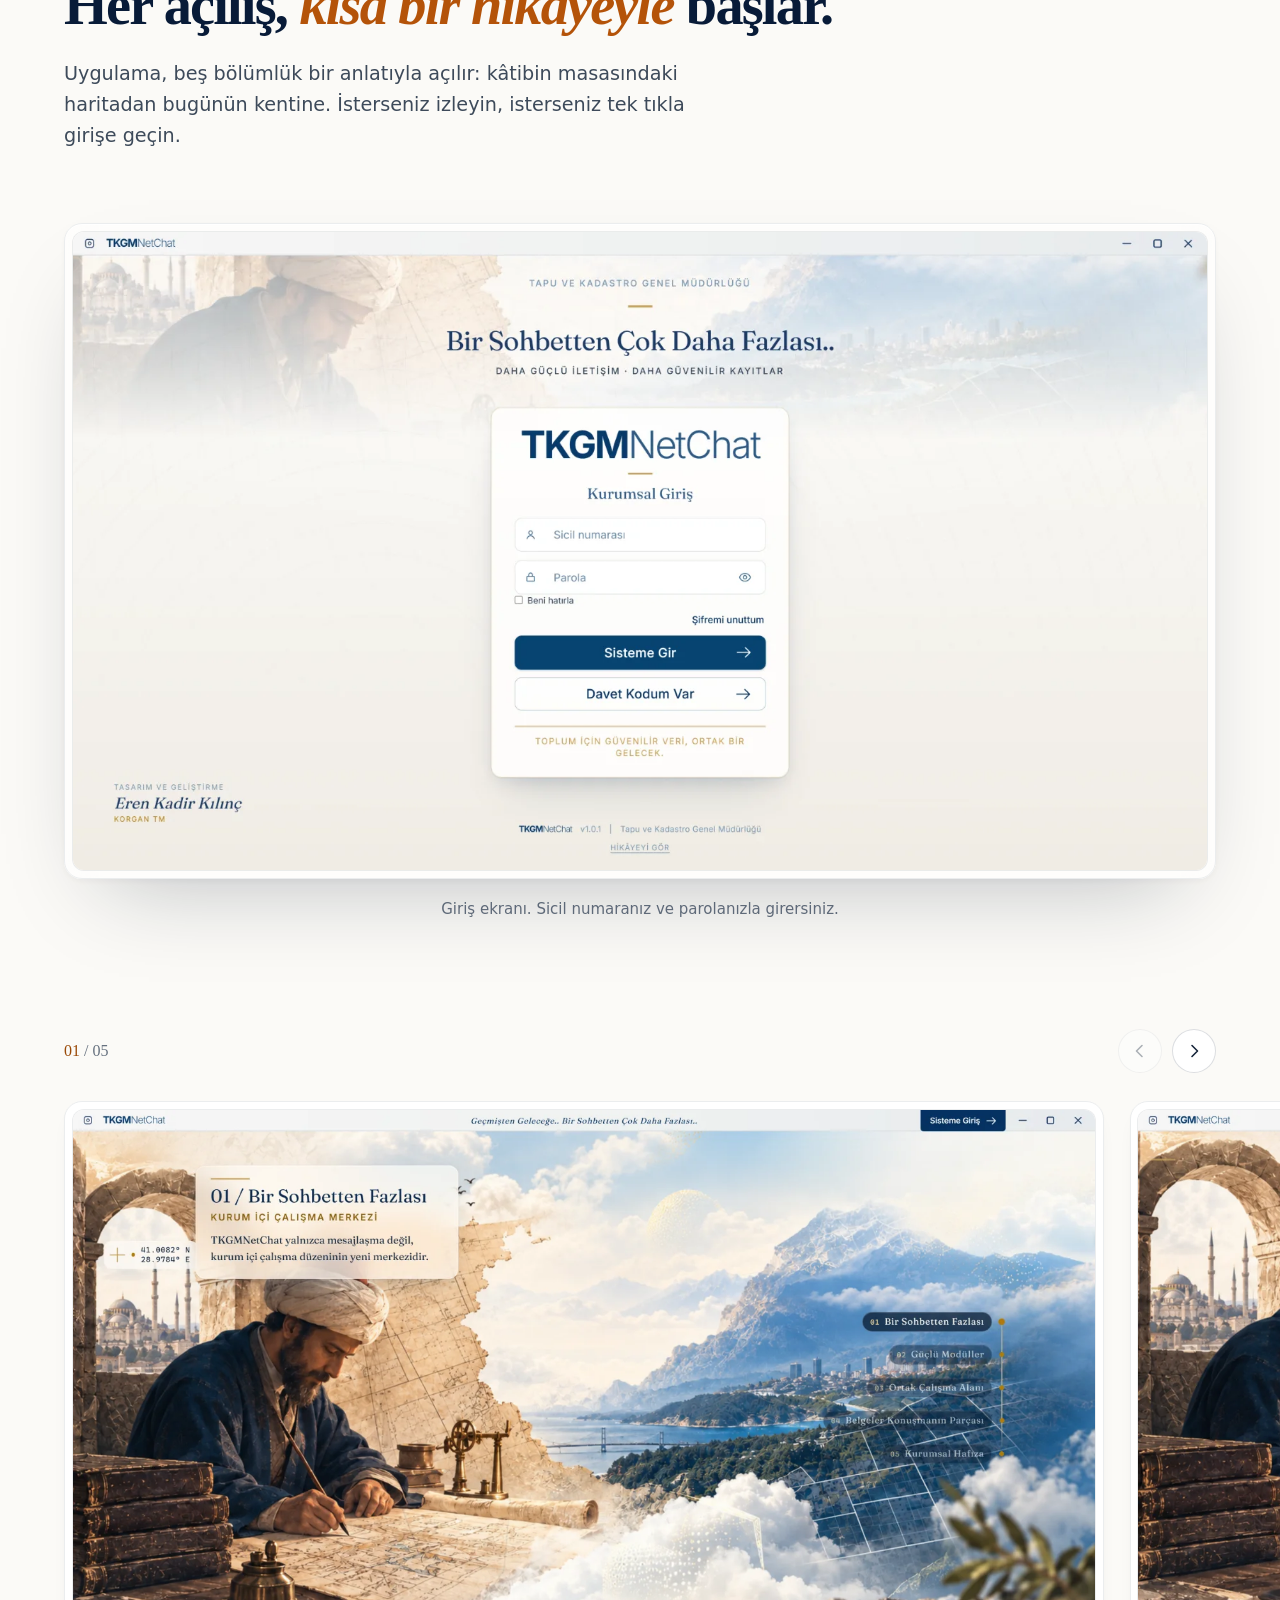
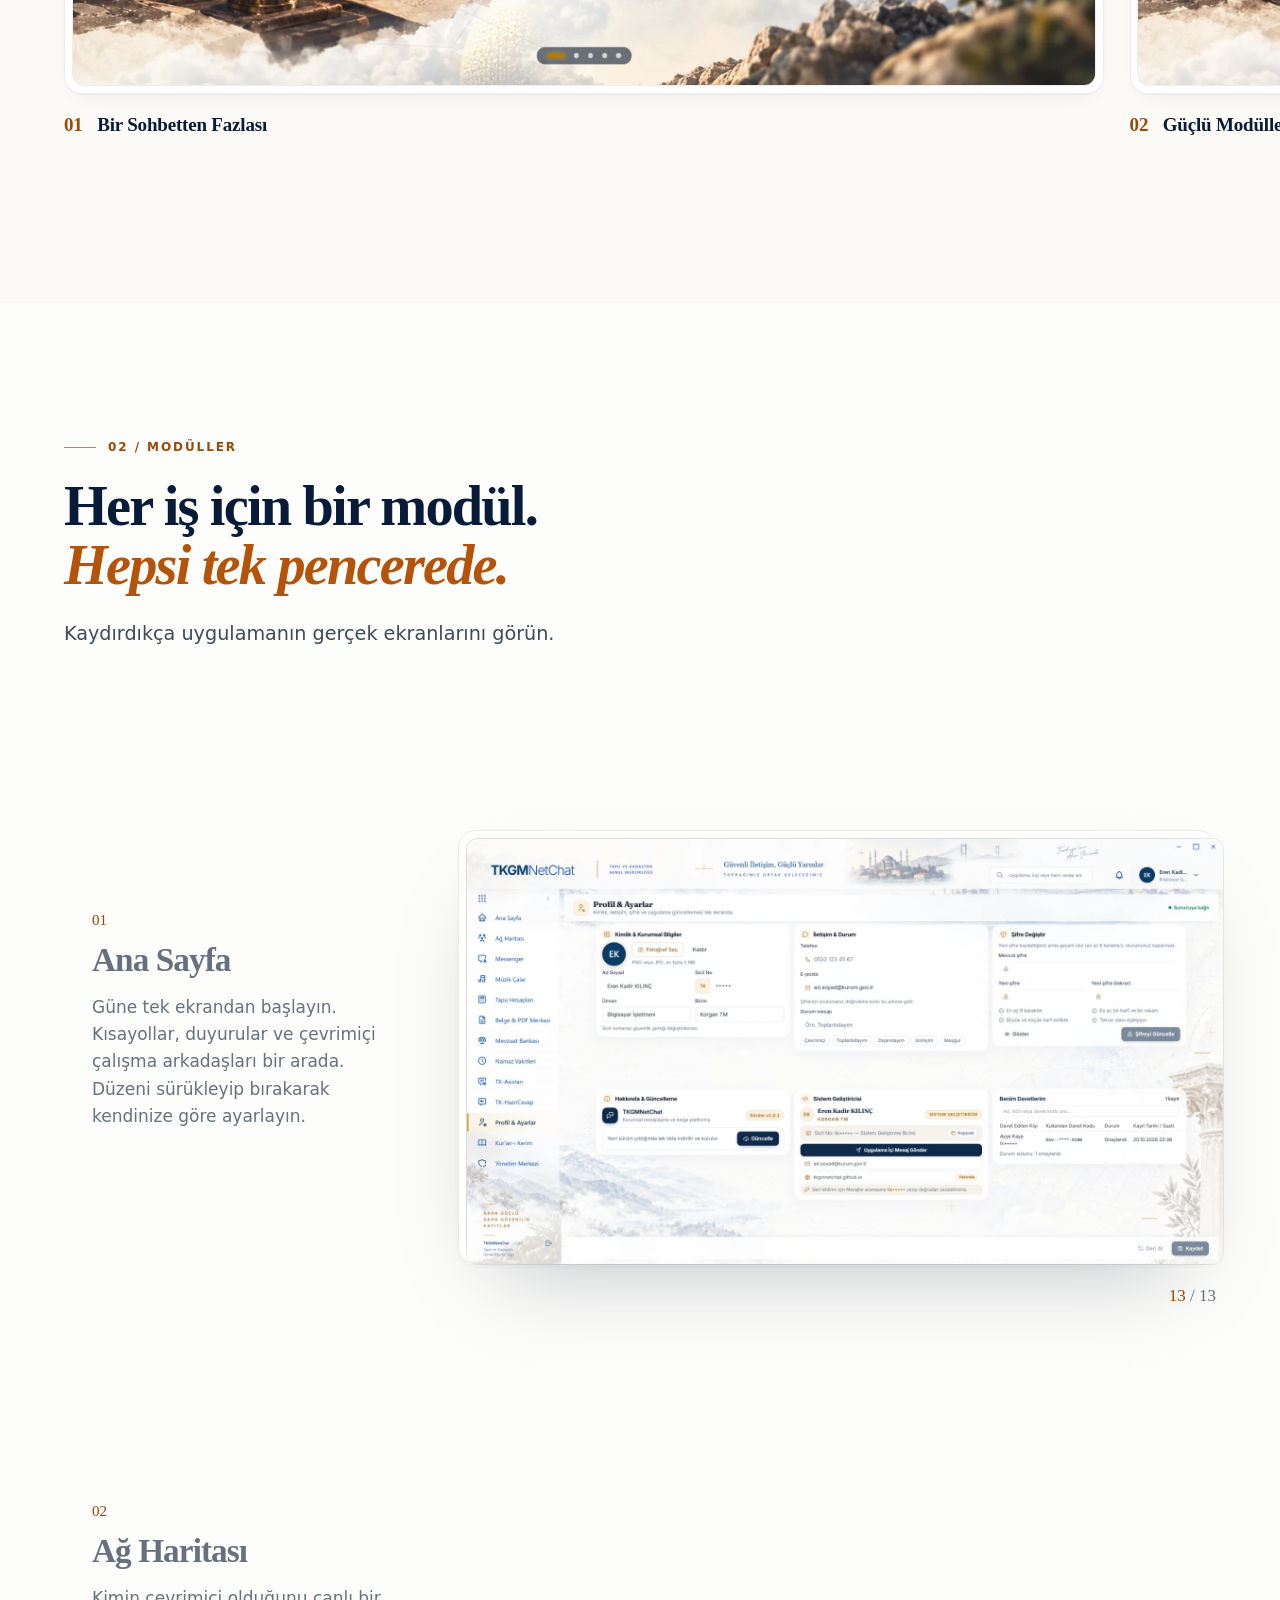
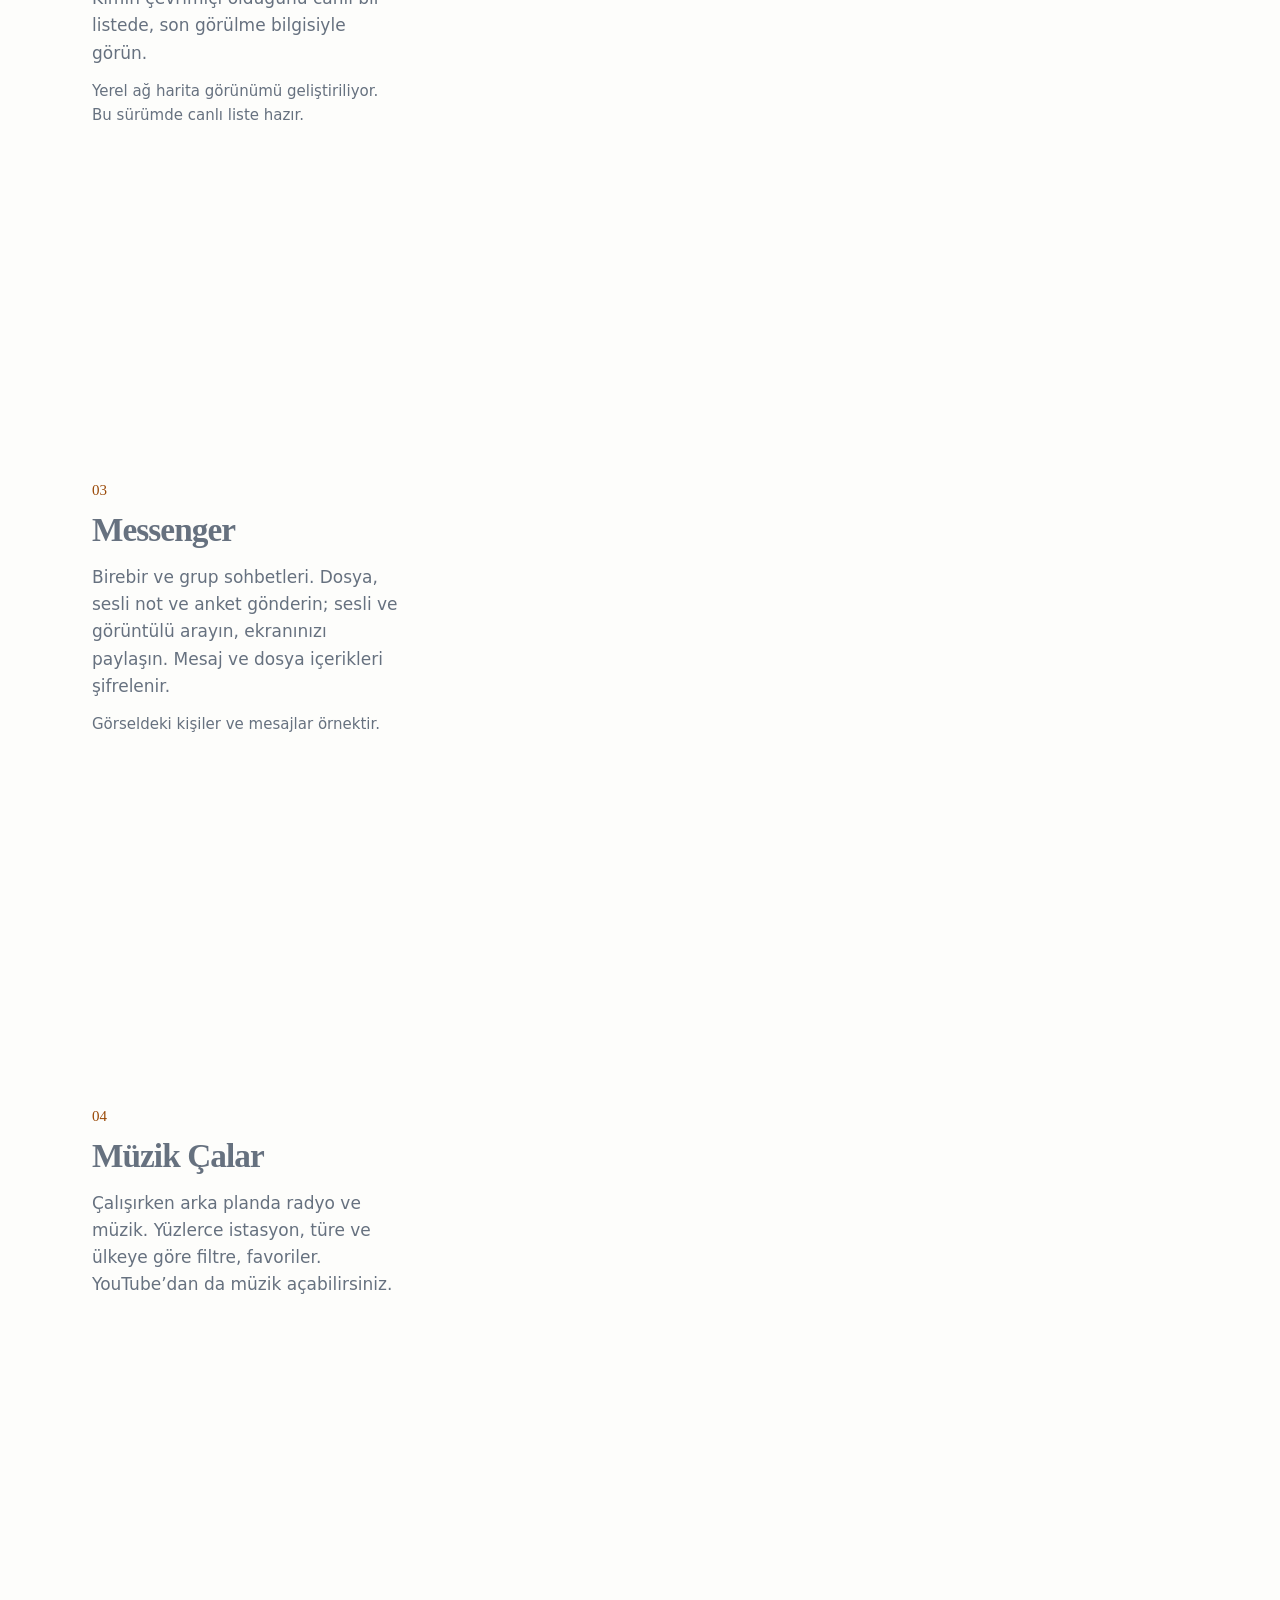
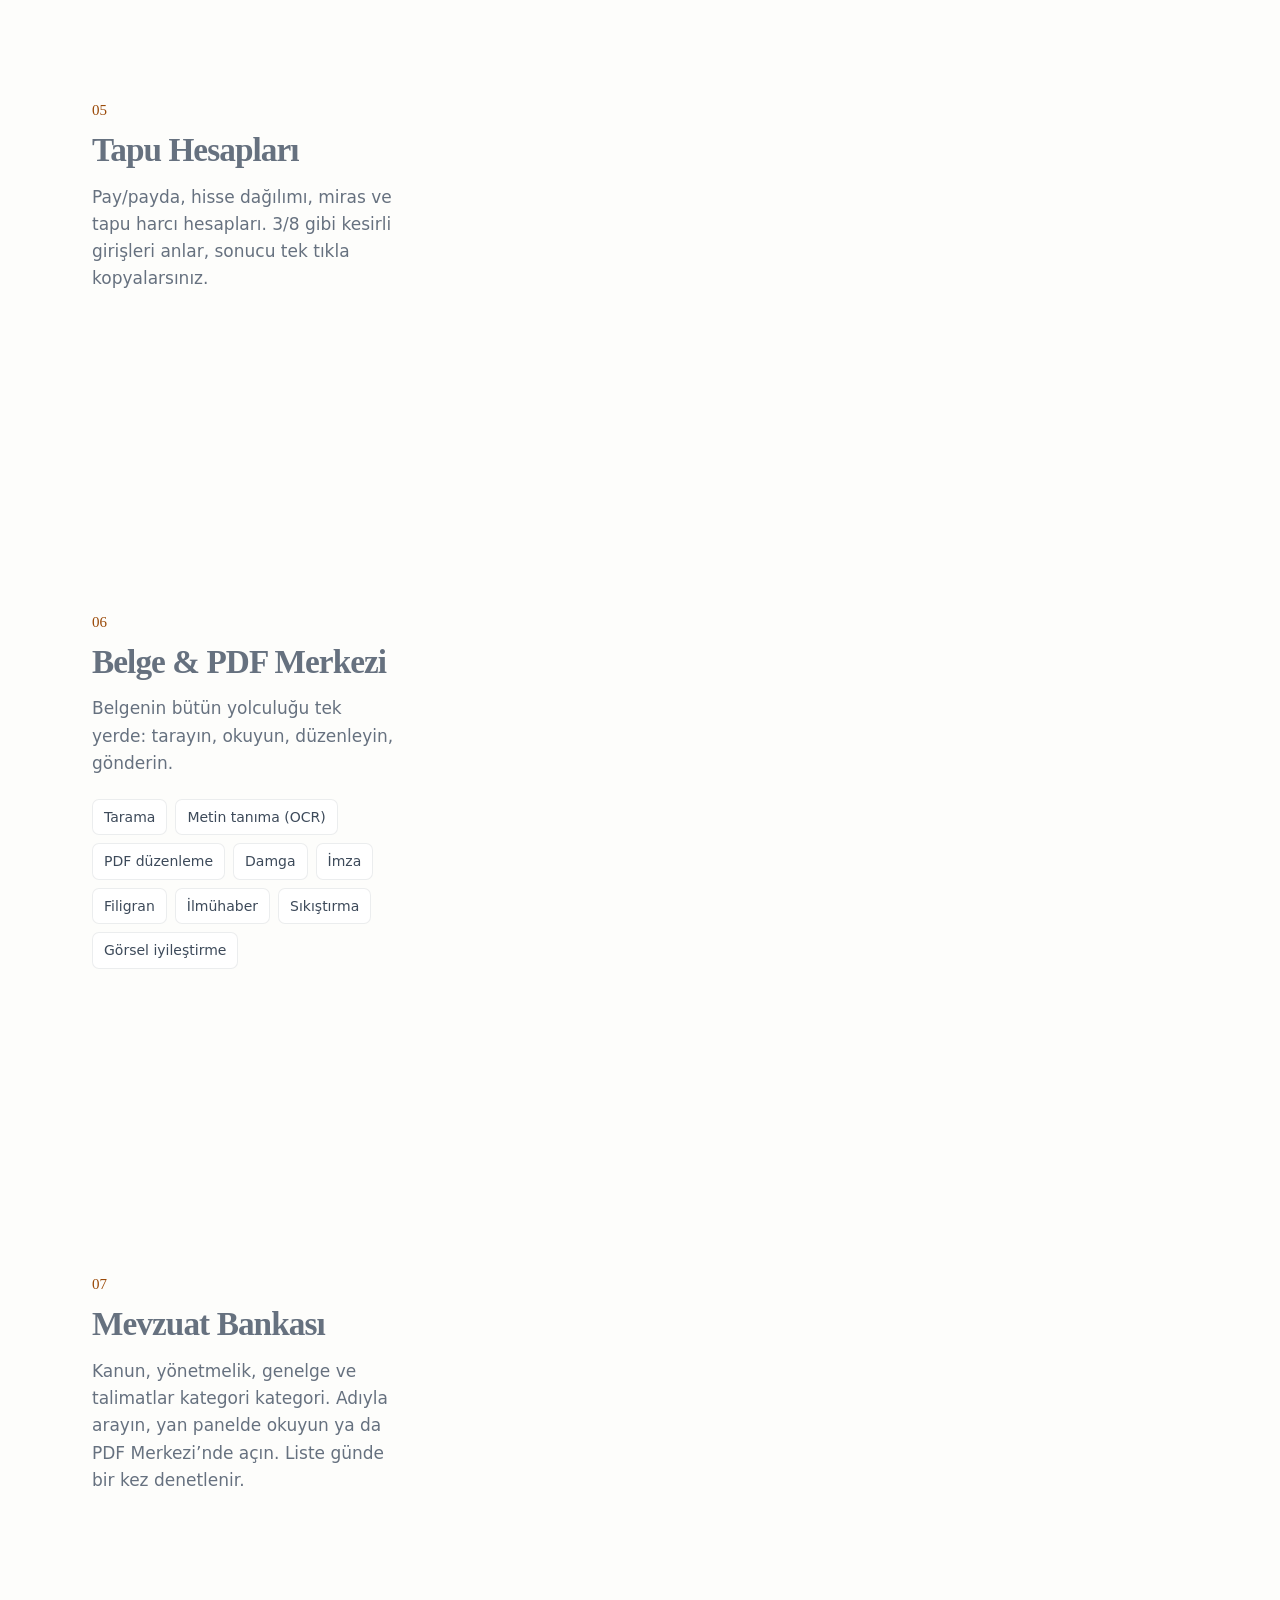
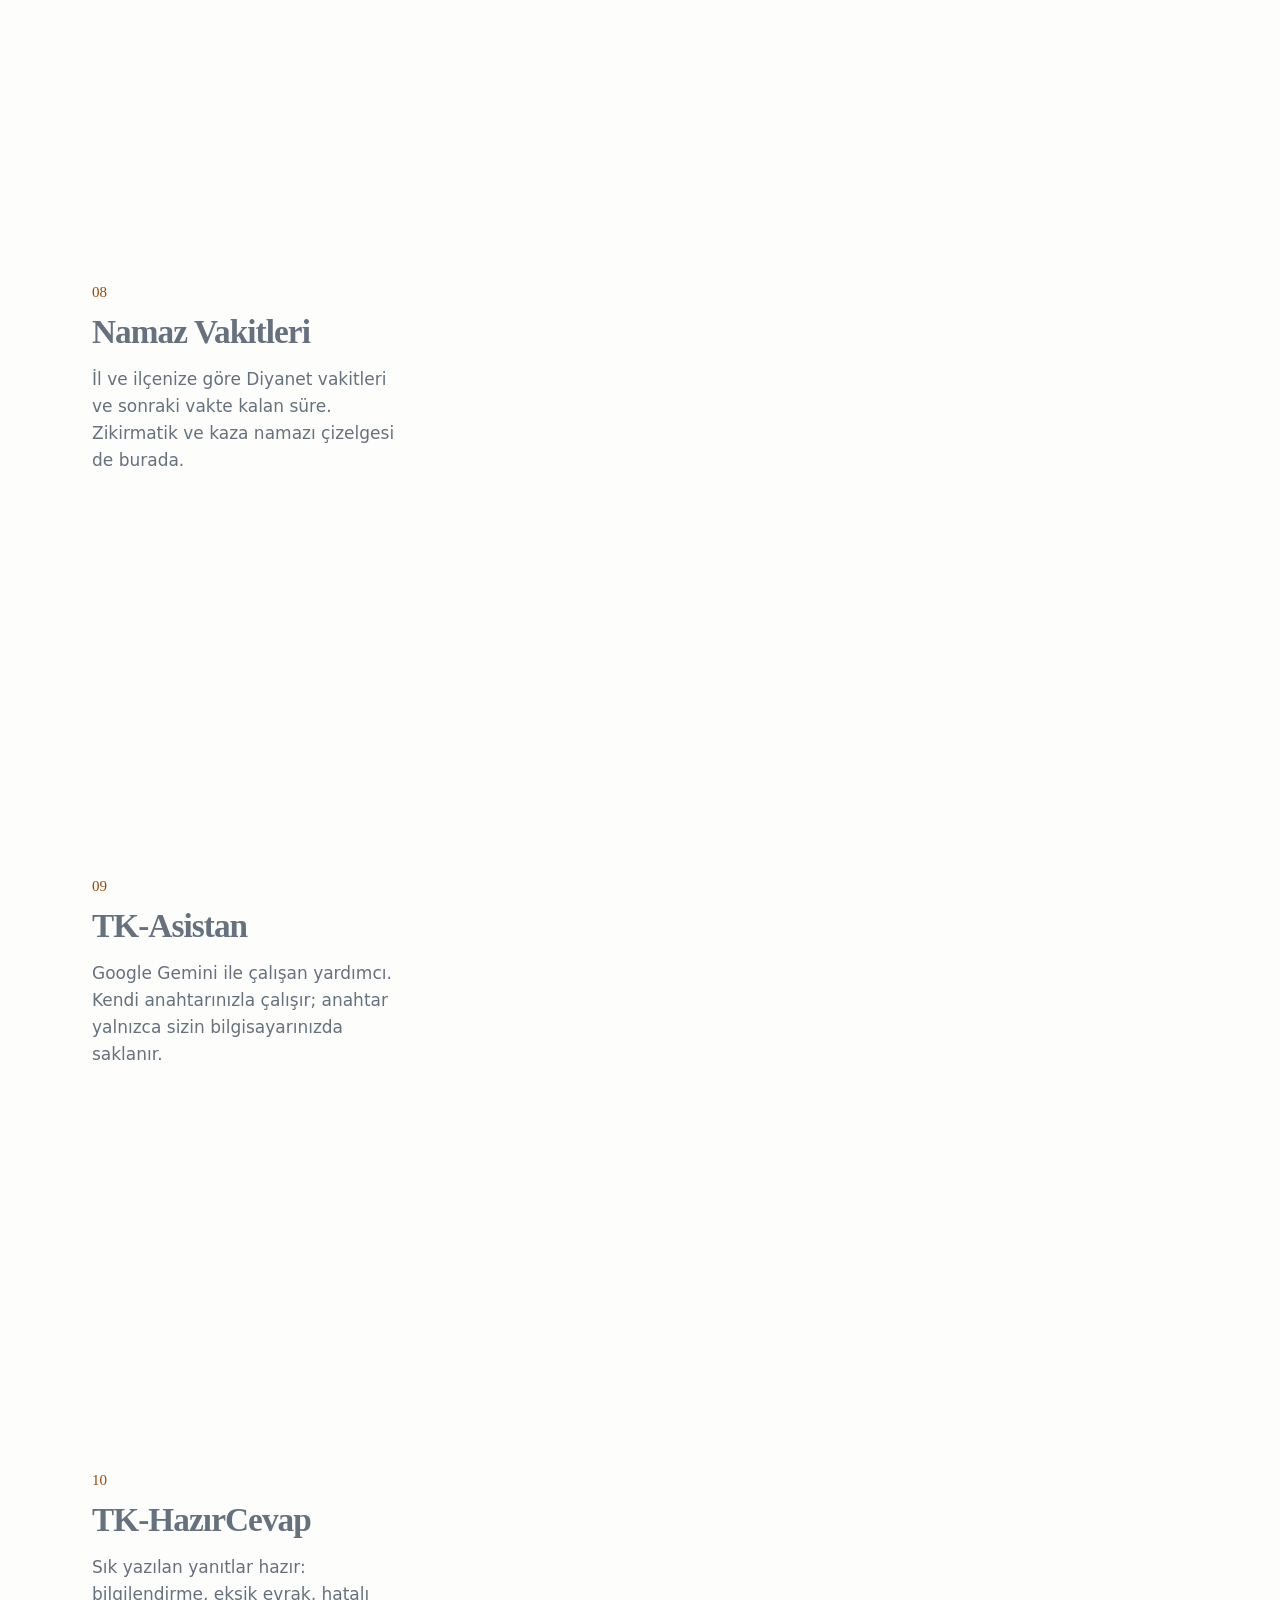
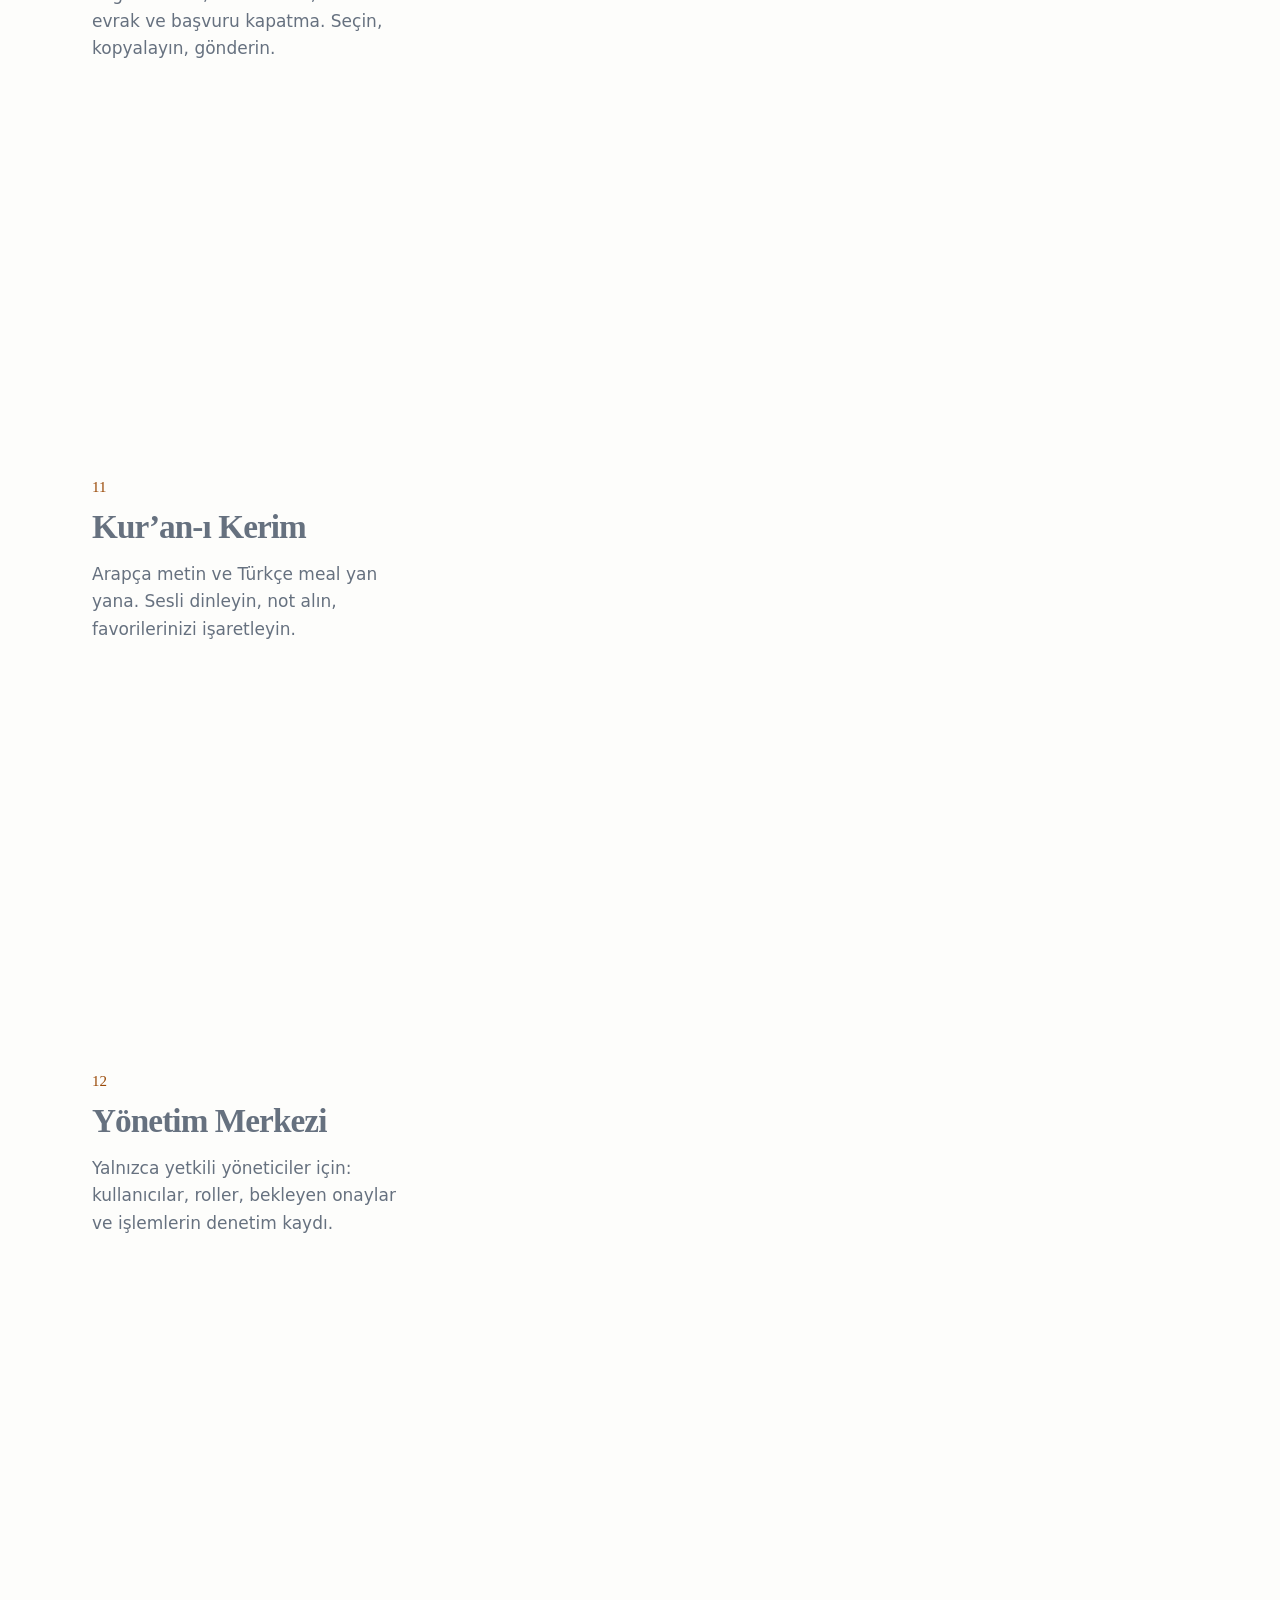
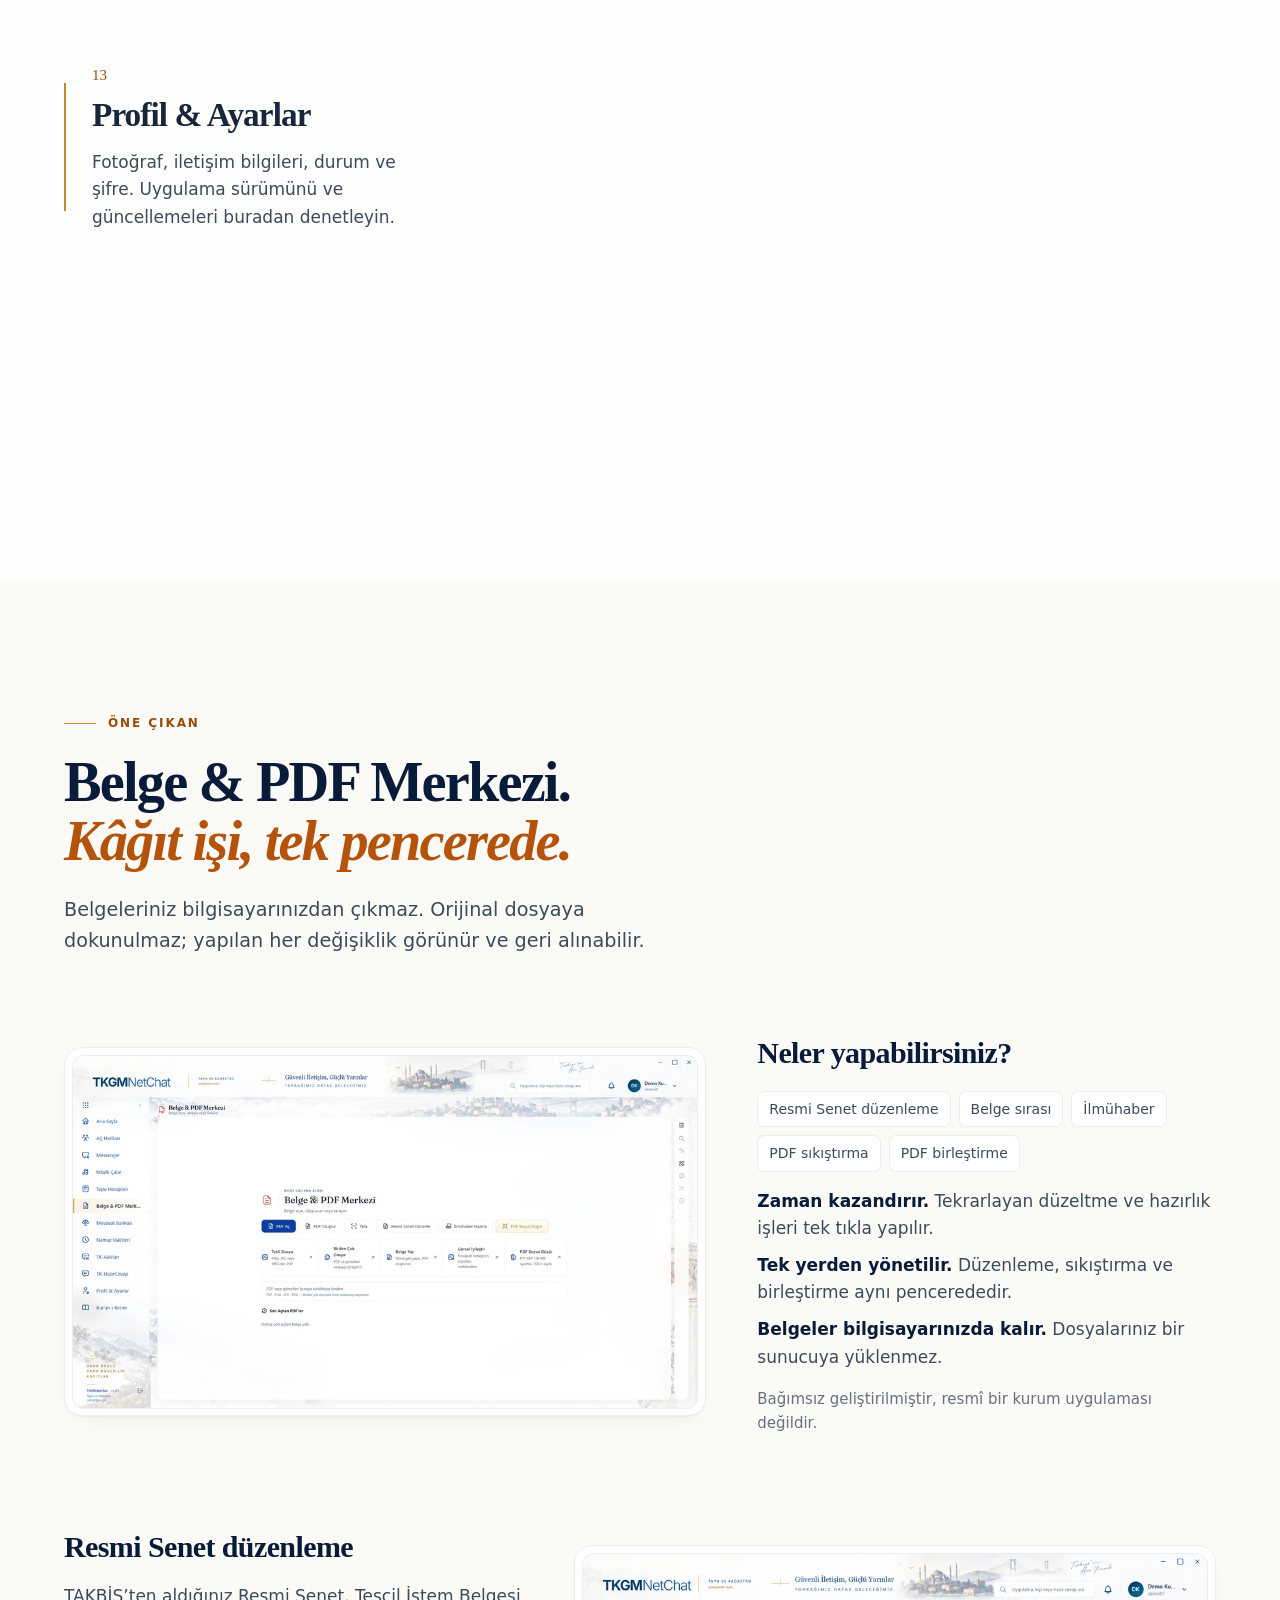
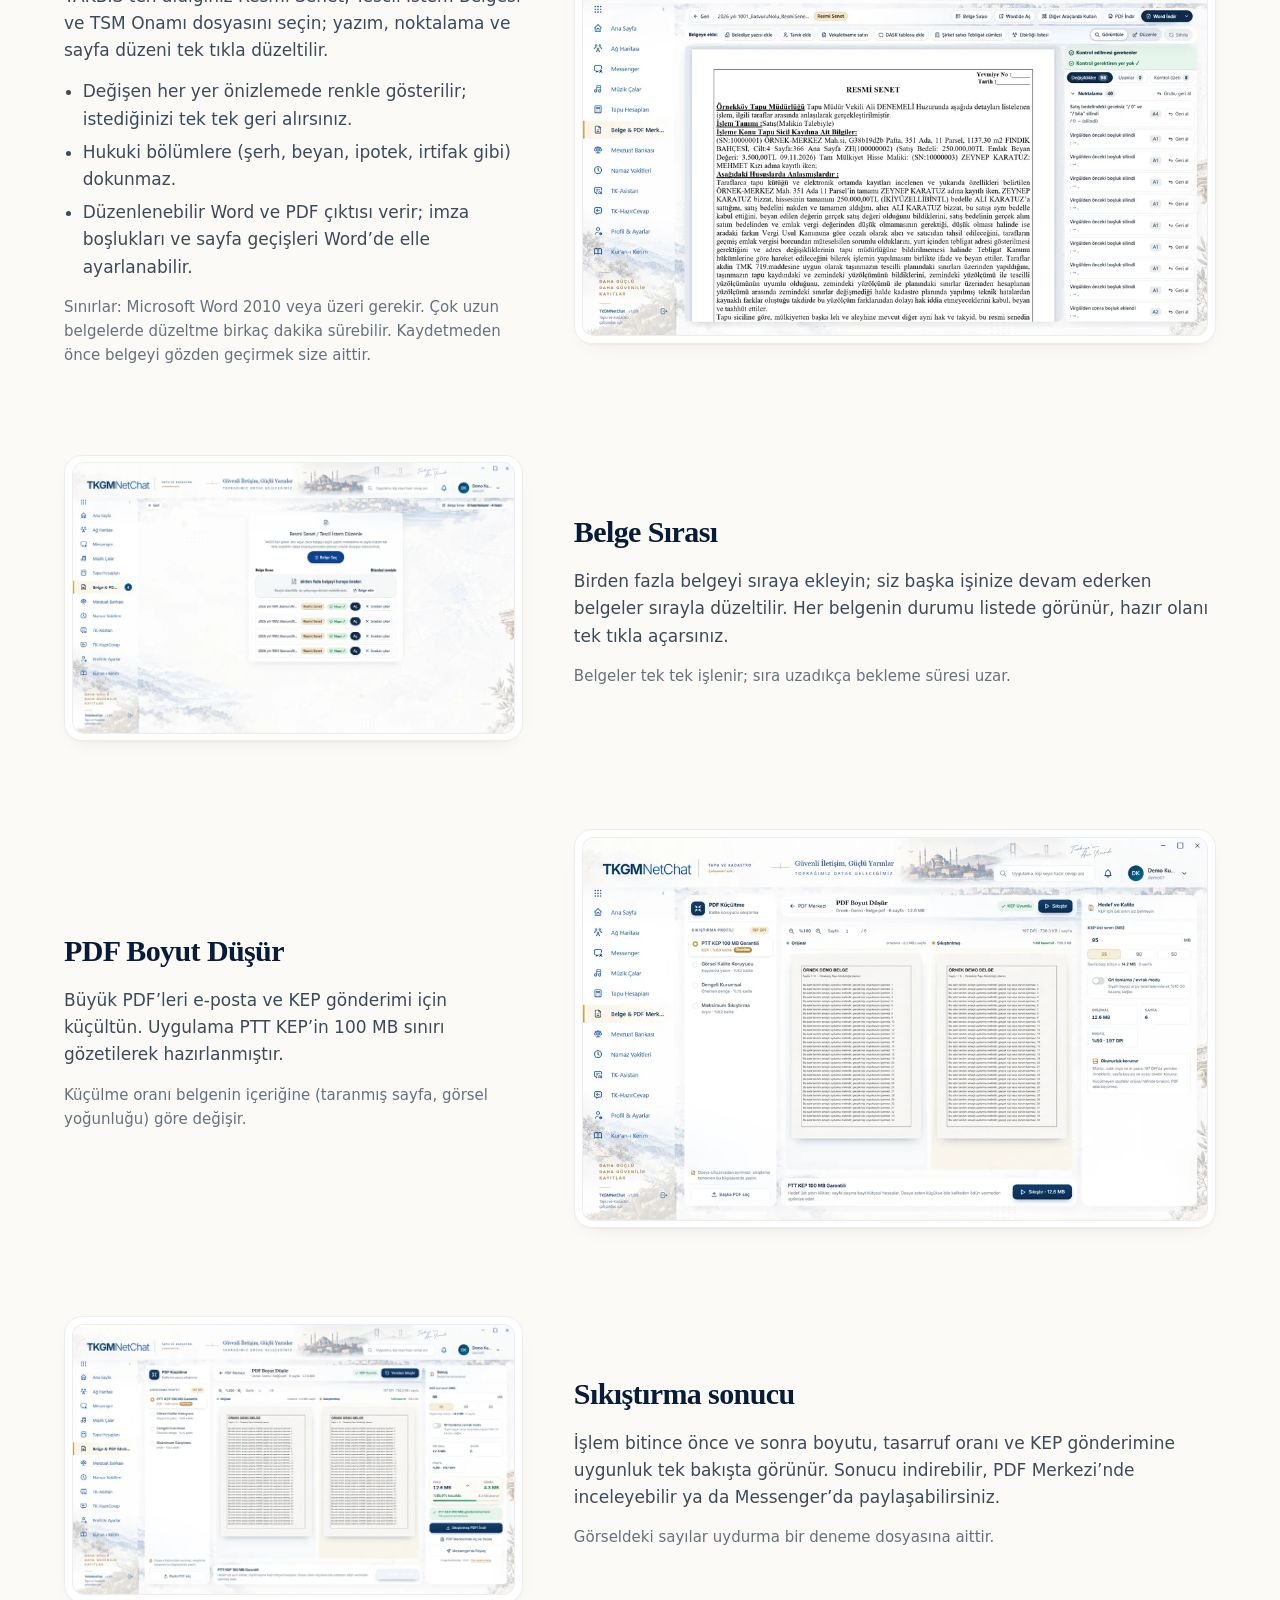
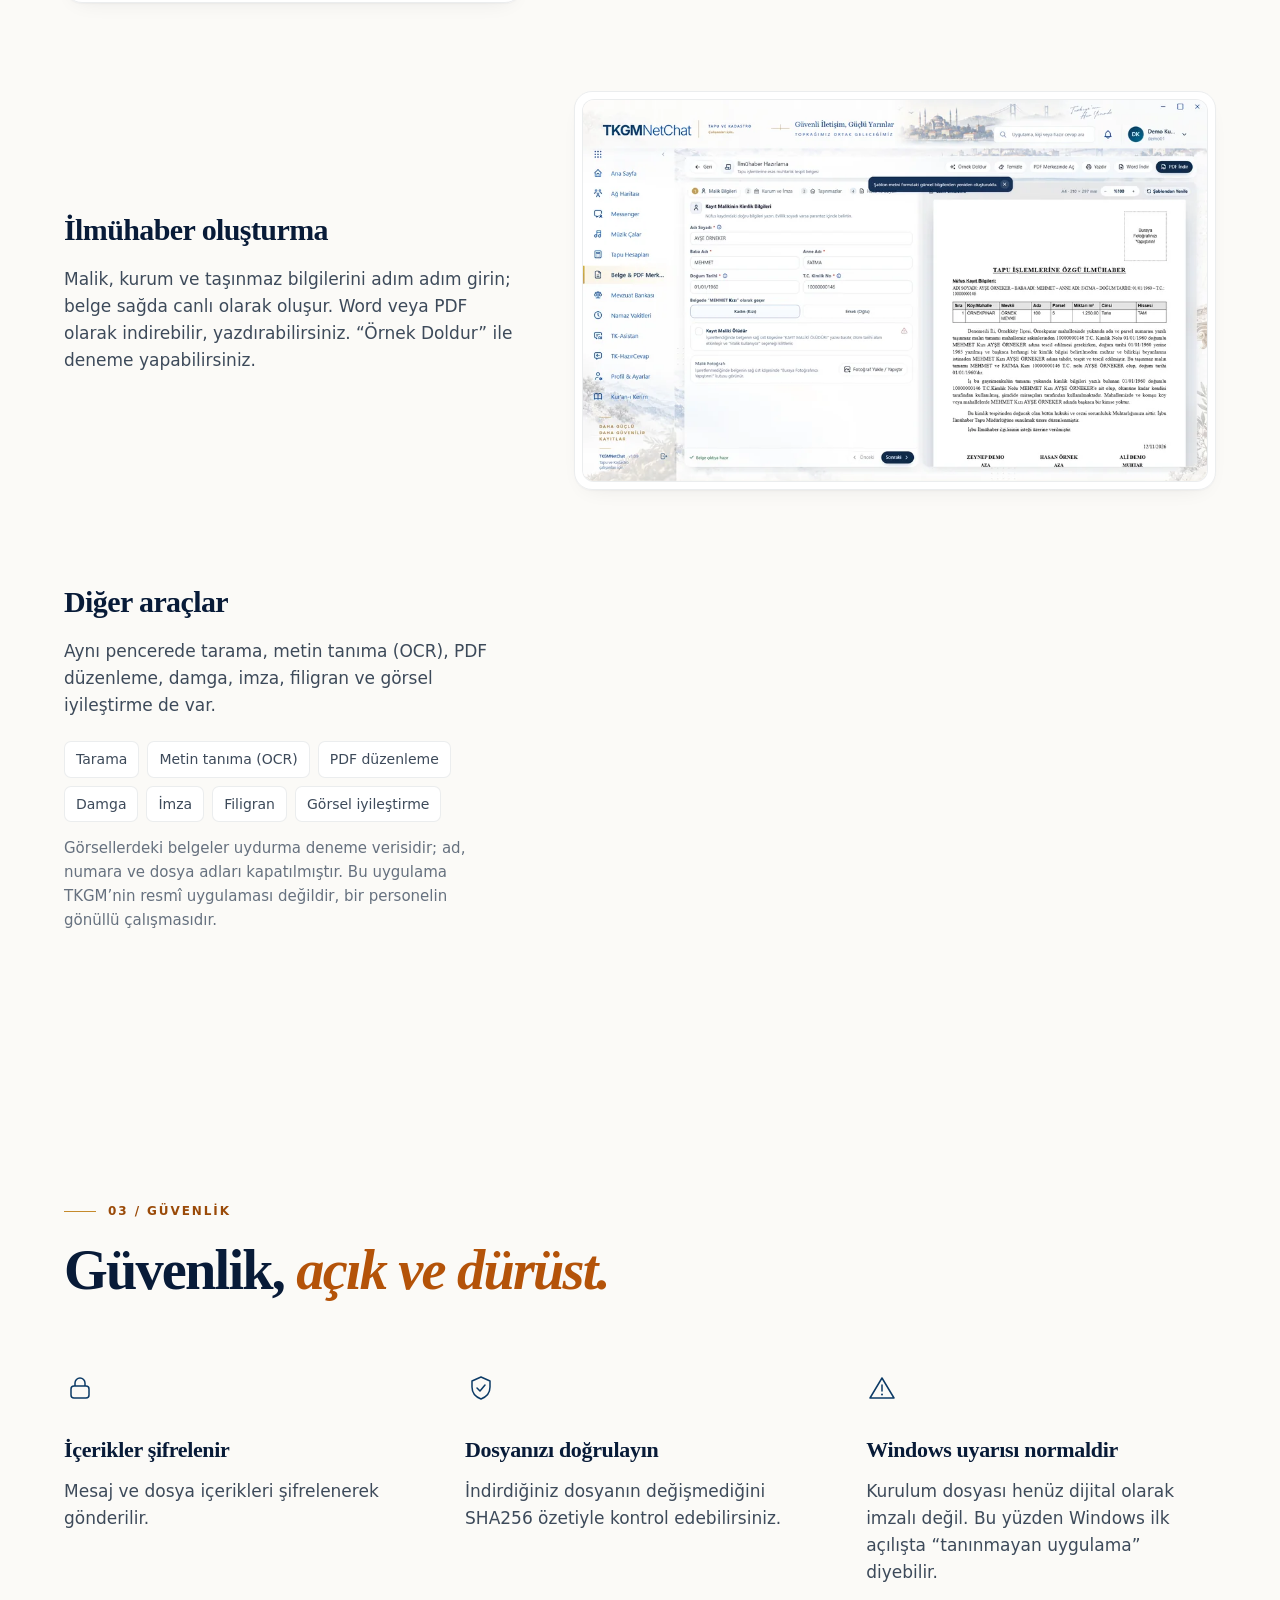
==== commit 98e01a79: "site: v3 tasarim, Belge & PDF Merkezi bolumu, v1.0.9 indirme bilgileri (SHA256, boyut) Co-Authored-B" ====
--- a/index.html
+++ b/index.html
@@ -4,7 +4,7 @@
   <meta charset="utf-8">
   <meta name="viewport" content="width=device-width, initial-scale=1">
   <title>TKGMNetChat — Bir Sohbetten Çok Daha Fazlası</title>
-  <meta name="description" content="TKGMNetChat: Tapu ve Kadastro çalışanları için şifreli mesajlaşma, belge ve PDF merkezi, mevzuat bankası, tapu hesapları ve günlük araçlar tek bir Windows uygulamasında.">
+  <meta name="description" content="TKGMNetChat: kurum içi mesajlaşma, belge ve PDF işleri, mevzuat ve günlük araçlar tek bir Windows uygulamasında.">
   <meta name="theme-color" content="#fbfaf7">
   <link rel="canonical" href="https://tkgmnetchat.github.io/">
   <link rel="icon" type="image/png" sizes="32x32" href="assets/favicon-32.png">
@@ -198,9 +198,28 @@
 .step__no { font-family: var(--font-display); font-size: 0.9375rem; color: var(--gold-ink); font-variant-numeric: tabular-nums; margin-bottom: 10px; }
 .step__title { font-family: var(--font-display); font-weight: 600; font-size: clamp(1.75rem, 2.6vw, 2.5rem); letter-spacing: -0.028em; line-height: 1.08; margin-bottom: 16px; }
 .step p:not(.step__no) { max-width: 30rem; }
-.step__use { margin-top: 14px; }
 .step__note { margin-top: 12px; font-size: 0.9375rem; color: var(--ink-3) !important; }
 .step__shot { display: none; }
+/* Belge & PDF Merkezi bölümü (taslak) */
+.docs { display: grid; gap: clamp(48px, 7vw, 88px); }
+.doc { display: grid; gap: 28px; align-items: center; }
+.doc h3 { font-family: var(--font-display); font-weight: 600; font-size: clamp(1.375rem, 2.4vw, 1.875rem); letter-spacing: -0.02em; color: var(--ink-deep); }
+.doc p { margin-top: 12px; color: var(--ink-2); text-wrap: pretty; }
+.doc ul.bullets { margin: 14px 0 0; padding-left: 1.1em; color: var(--ink-2); display: grid; gap: 6px; }
+.doc .frame img { aspect-ratio: 1553 / 948; }
+.doc .step__note { margin-top: 14px; }
+.benefits { display: grid; gap: 28px; align-items: center; margin-bottom: clamp(48px, 7vw, 88px); }
+.benefits h3 { font-family: var(--font-display); font-weight: 600; font-size: clamp(1.375rem, 2.4vw, 1.875rem); letter-spacing: -0.02em; color: var(--ink-deep); }
+.benefit-list { margin: 16px 0 0; padding: 0; list-style: none; display: grid; gap: 10px; color: var(--ink-2); }
+.benefit-list strong { color: var(--ink-deep); font-weight: 600; }
+.benefits .tags { margin-top: 14px; }
+.benefits .step__note { margin-top: 16px; }
+@media (min-width: 961px) { .benefits { grid-template-columns: minmax(0, 7fr) minmax(0, 5fr); gap: clamp(32px, 4vw, 64px); } }
+@media (min-width: 961px) {
+  .doc { grid-template-columns: minmax(0, 5fr) minmax(0, 7fr); gap: clamp(32px, 4vw, 64px); }
+  .doc:nth-child(even) .doc__text { order: 2; }
+}
+
 .tags { list-style: none; margin: 22px 0 0; padding: 0; display: flex; flex-wrap: wrap; gap: 8px; max-width: 30rem; }
 .tags li { font-size: 0.875rem; color: var(--ink-2); padding: 6px 11px; border-radius: 7px; background: var(--surface); border: 1px solid var(--line); }
 /* Pencere dikeyde ortalanır: genişlik ≈ %66 kapsayıcı, yükseklik = genişlik × 9/16 (+ çerçeve ve sayaç). */
@@ -323,10 +342,11 @@
       <nav class="nav__links" aria-label="Sayfa bölümleri">
         <a href="#giris">Giriş</a>
         <a href="#moduller">Modüller</a>
+        <a href="#belge">Belge Merkezi</a>
         <a href="#guven">Güvenlik</a>
         <a href="#kurulum">Kurulum</a>
       </nav>
-      <a class="btn btn--sm" data-download href="https://github.com/TKGMNetChat/tkgmnetchat.github.io/releases/latest/download/TKGMNetChat-Kurulum.exe">İndir</a>
+      <a class="btn btn--sm" data-download href="https://github.com/TKGMNetChat/tkgmnetchat.github.io/releases/latest">İndir</a>
     </div>
   </header>
 
@@ -335,20 +355,19 @@
     <section class="hero" id="ust" aria-labelledby="hero-title">
       <div class="wrap hero__copy">
         <img class="hero__mark" src="assets/logo-tk.png" alt="" width="72" height="72">
-        <p class="eyebrow">Tapu ve Kadastro Çalışanları için.. · Windows uygulaması</p>
+        <p class="eyebrow">TKGMNetChat · Windows uygulaması</p>
         <h1 id="hero-title" class="hero__title">
           <span class="hero__title-top">Geçmişten Geleceğe...</span>
           <span>Bir Sohbetten</span>
           <span><em>Çok Daha Fazlası</em></span>
         </h1>
-        <p class="hero__sub">Yazışma, belge ve PDF işleri, mevzuat, hesaplar ve günlük araçlar. Tapu ve Kadastro çalışanlarının her gün ihtiyaç duyduğu her şey, tek bir Windows uygulamasında.</p>
+        <p class="hero__sub">Mesajlaşma, belge ve PDF işleri, mevzuat ve günlük araçlar. Tek bir Windows uygulamasında.</p>
         <div class="cta">
-          <a class="btn btn--lg" data-download href="https://github.com/TKGMNetChat/tkgmnetchat.github.io/releases/latest/download/TKGMNetChat-Kurulum.exe">
+          <a class="btn btn--lg" data-download href="https://github.com/TKGMNetChat/tkgmnetchat.github.io/releases/latest">
             <svg class="btn__icon" viewBox="0 0 20 20" aria-hidden="true"><path d="M10 3v9m0 0-3.5-3.5M10 12l3.5-3.5M4 15.5h12" fill="none" stroke="currentColor" stroke-width="1.6" stroke-linecap="round" stroke-linejoin="round"/></svg>
             Windows için indir
           </a>
-          <p class="cta__meta"><span data-version>v1.0.6</span> · <span data-size>1 MB</span> kurucu · kurulum sırasında yaklaşık 269 MB iner · Windows 10 ve 11, 64 bit</p>
-          <p class="cta__meta"><a href="https://github.com/TKGMNetChat/tkgmnetchat.github.io/releases/latest/download/TKGMNetChat-Setup.exe">Kurulum penceresi açılmazsa</a></p>
+          <p class="cta__meta"><span data-version>v1.0.9</span> · <span data-size>295 MB</span> · Windows 10 ve 11, 64 bit</p>
         </div>
       </div>
       <div class="wrap wrap--wide hero__stage">
@@ -373,7 +392,7 @@
           <img src="assets/shots/giris-1600.webp"
                srcset="assets/shots/giris-960.webp 960w, assets/shots/giris-1600.webp 1600w, assets/shots/giris-2400.webp 2400w"
                sizes="(min-width: 1320px) 1240px, 92vw" width="1920" height="1080" loading="lazy" decoding="async"
-               alt="Giriş ekranı: ortada sicil numarası ve parola alanları, Sisteme Gir ve Davet Kodum Var düğmeleri.">
+               alt="Kurumsal giriş ekranı: ortada sicil numarası ve parola alanları, Sisteme Gir ve Davet Kodum Var düğmeleri.">
         </figure>
         <p class="caption">Giriş ekranı. Sicil numaranız ve parolanızla girersiniz.</p>
       </div>
@@ -416,74 +435,79 @@
       <div class="wrap narrow reveal">
         <p class="eyebrow">02 / Modüller</p>
         <h2 id="mod-title" class="h2">Her iş için bir modül. <em>Hepsi tek pencerede.</em></h2>
-        <p class="lede">On üç modülün her biri, günlük işte somut bir ihtiyaca karşılık gelir. Kaydırdıkça hangisinin ne işe yaradığını ve size ne kazandırdığını uygulamanın gerçek ekranlarıyla görün.</p>
+        <p class="lede">Kaydırdıkça uygulamanın gerçek ekranlarını görün.</p>
       </div>
 
       <div class="wrap tour">
         <ol class="tour__steps" id="tour-steps">
           <li class="step" data-shot="ana-sayfa" data-alt="Ana sayfa: kısayollar, duyurular ve günün özeti.">
             <p class="step__no">01</p><h3 class="step__title">Ana Sayfa</h3>
-            <p>Uygulamayı açtığınızda karşınıza çıkan başlangıç noktası. Sık kullandığınız modüllere kısayollar, kurum duyuruları, çevrimiçi çalışma arkadaşlarınız ve günün özeti tek ekranda toplanır. Kartları sürükleyip bırakarak düzeni kendi çalışma şeklinize göre değiştirirsiniz.</p><p class="step__use"><strong>Size ne kazandırır?</strong> Modüller arasında aramadan, güne tek bakışla başlarsınız. Duyuruları kaçırmaz, ihtiyacınız olan araca tek tıkla ulaşırsınız.</p>
+            <p>Güne tek ekrandan başlayın. Kısayollar, duyurular ve çevrimiçi çalışma arkadaşları bir arada. Düzeni sürükleyip bırakarak kendinize göre ayarlayın.</p>
             <figure class="frame frame--flat step__shot"><img src="assets/shots/ana-sayfa-960.webp" srcset="assets/shots/ana-sayfa-960.webp 960w, assets/shots/ana-sayfa-1600.webp 1600w" sizes="92vw" width="1920" height="1080" loading="lazy" decoding="async" alt="Ana sayfa: kısayollar, duyurular ve günün özeti."></figure>
           </li>
           <li class="step" data-shot="ag-haritasi" data-alt="Ağ Haritası: yerel ağ görünümü ve Türkiye geneli çevrimiçi kullanıcı listesi. Kişi bilgisi örnekle değiştirildi.">
             <p class="step__no">02</p><h3 class="step__title">Ağ Haritası</h3>
-            <p>Kurum ağında şu an kimlerin çevrimiçi olduğunu canlı bir listede, son görülme bilgisiyle gösterir. Yerel ağdaki bilgisayarlar ile Türkiye genelindeki çalışma arkadaşlarınız aynı ekranda görünür.</p><p class="step__use"><strong>Size ne kazandırır?</strong> Birine ulaşmadan önce müsait olup olmadığını bilirsiniz. Boşuna aramaz, doğru kişiye doğru zamanda yazarsınız.</p><p class="step__note">Yerel ağ harita görünümü geliştiriliyor. Bu sürümde canlı liste hazır.</p>
+            <p>Kimin çevrimiçi olduğunu canlı bir listede, son görülme bilgisiyle görün.</p>
+            <p class="step__note">Yerel ağ harita görünümü geliştiriliyor. Bu sürümde canlı liste hazır.</p>
             <figure class="frame frame--flat step__shot"><img src="assets/shots/ag-haritasi-960.webp" srcset="assets/shots/ag-haritasi-960.webp 960w, assets/shots/ag-haritasi-1600.webp 1600w" sizes="92vw" width="1920" height="1080" loading="lazy" decoding="async" alt="Ağ Haritası: yerel ağ görünümü ve Türkiye geneli çevrimiçi kullanıcı listesi. Kişi bilgisi örnekle değiştirildi."></figure>
           </li>
           <li class="step" data-shot="messenger" data-alt="Messenger: bir sohbet; mesajlar, paylaşılan PDF dosyası ve bir anket, üstte arama düğmeleri.">
             <p class="step__no">03</p><h3 class="step__title">Messenger</h3>
-            <p>Kurum içi yazışmanın merkezi. Birebir ve grup sohbetleri açar, dosya ve sesli not gönderir, anket yapar, sesli ve görüntülü arama yapar, ekranınızı paylaşırsınız. Mesaj ve dosya içerikleri şifrelenerek iletilir.</p><p class="step__use"><strong>Size ne kazandırır?</strong> Telefon, e-posta ve dosya paylaşımı için ayrı ayrı araç kullanmazsınız. Yazışma, belge ve görüşme aynı yerde kalır; konuşmalar yalnızca ilgili kişiler arasında görünür.</p><ul class="tags" aria-label="Messenger yetenekleri"><li>Birebir ve grup</li><li>Dosya ve sesli not</li><li>Anket</li><li>Sesli ve görüntülü arama</li><li>Ekran paylaşımı</li><li>Şifreli içerik</li></ul><p class="step__note">Görseldeki kişiler ve mesajlar örnektir.</p>
+            <p>Birebir ve grup sohbetleri. Dosya, sesli not ve anket gönderin; sesli ve görüntülü arayın, ekranınızı paylaşın. Mesaj ve dosya içerikleri şifrelenir.</p>
+            <p class="step__note">Görseldeki kişiler ve mesajlar örnektir.</p>
             <figure class="frame frame--flat step__shot"><img src="assets/shots/messenger-960.webp" srcset="assets/shots/messenger-960.webp 960w, assets/shots/messenger-1600.webp 1600w" sizes="92vw" width="1920" height="1080" loading="lazy" decoding="async" alt="Messenger: bir sohbet; mesajlar, paylaşılan PDF dosyası ve bir anket, üstte arama düğmeleri."></figure>
           </li>
           <li class="step" data-shot="muzik" data-alt="Müzik Çalar: radyo istasyonları, türe göre filtre ve seçili istasyon.">
             <p class="step__no">04</p><h3 class="step__title">Müzik Çalar</h3>
-            <p>Çalışırken arka planda dinleyebileceğiniz radyo ve müzik çalar. Yüzlerce istasyonu türe ve ülkeye göre süzer, sevdiklerinizi favorilere ekler, isterseniz YouTube’dan da müzik açarsınız.</p><p class="step__use"><strong>Size ne kazandırır?</strong> Müzik için ayrı bir tarayıcı sekmesi ya da program açmadan, çalışma penceresinden çıkmadan dinlersiniz.</p>
+            <p>Çalışırken arka planda radyo ve müzik. Yüzlerce istasyon, türe ve ülkeye göre filtre, favoriler. YouTube’dan da müzik açabilirsiniz.</p>
             <figure class="frame frame--flat step__shot"><img src="assets/shots/muzik-960.webp" srcset="assets/shots/muzik-960.webp 960w, assets/shots/muzik-1600.webp 1600w" sizes="92vw" width="1920" height="1080" loading="lazy" decoding="async" alt="Müzik Çalar: radyo istasyonları, türe göre filtre ve seçili istasyon."></figure>
           </li>
           <li class="step" data-shot="tapu-hesaplari" data-alt="Tapu Hesapları: 3/8 pay hesabı, hisse dağılımı ve taşınmaz özeti.">
             <p class="step__no">05</p><h3 class="step__title">Tapu Hesapları</h3>
-            <p>Tapu işlemlerinde sık gereken hesapları yapar: pay/payda, hisse dağılımı, miras paylaşımı ve tapu harcı. 3/8 gibi kesirli girişleri olduğu gibi anlar, sonucu tek tıkla kopyalamanızı sağlar.</p><p class="step__use"><strong>Size ne kazandırır?</strong> Elle ya da hesap makinesiyle yapılan işlem hatalarını azaltır. Sonucu yazışmaya ya da belgeye hemen aktarırsınız.</p>
+            <p>Pay/payda, hisse dağılımı, miras ve tapu harcı hesapları. 3/8 gibi kesirli girişleri anlar, sonucu tek tıkla kopyalarsınız.</p>
             <figure class="frame frame--flat step__shot"><img src="assets/shots/tapu-hesaplari-960.webp" srcset="assets/shots/tapu-hesaplari-960.webp 960w, assets/shots/tapu-hesaplari-1600.webp 1600w" sizes="92vw" width="1920" height="1080" loading="lazy" decoding="async" alt="Tapu Hesapları: 3/8 pay hesabı, hisse dağılımı ve taşınmaz özeti."></figure>
           </li>
           <li class="step" data-shot="belge-pdf" data-alt="Belge ve PDF Merkezi başlangıç ekranı: PDF aç, oluştur, tara, ilmühaber hazırla ve boyut düşür.">
             <p class="step__no">06</p><h3 class="step__title">Belge &amp; PDF Merkezi</h3>
-            <p>Belgenin bütün yolculuğunu tek yerde toplar: tarayın, okuyun, düzenleyin ve gönderin. Taranan sayfadaki yazıyı metne çevirir (OCR), PDF’ye damga, imza ve filigran ekler, ilmühaber hazırlar, dosyayı gönderilebilir boyuta indirir.</p><p class="step__use"><strong>Size ne kazandırır?</strong> Tarayıcı, PDF düzenleyici ve sıkıştırma için ayrı programlar aramazsınız. Büyük dosyalar kurumsal gönderim sınırlarına sığar, belge Messenger’dan da doğrudan paylaşılır.</p><ul class="tags" aria-label="Belge ve PDF Merkezi yetenekleri"><li>Tarama</li><li>Metin tanıma (OCR)</li><li>PDF düzenleme</li><li>Damga</li><li>İmza</li><li>Filigran</li><li>İlmühaber</li><li>Sıkıştırma</li><li>Görsel iyileştirme</li></ul>
+            <p>Belgenin bütün yolculuğu tek yerde: tarayın, okuyun, düzenleyin, gönderin.</p>
+            <ul class="tags" aria-label="Belge ve PDF Merkezi yetenekleri">
+              <li>Tarama</li><li>Metin tanıma (OCR)</li><li>PDF düzenleme</li><li>Damga</li><li>İmza</li><li>Filigran</li><li>İlmühaber</li><li>Sıkıştırma</li><li>Görsel iyileştirme</li>
+            </ul>
             <figure class="frame frame--flat step__shot"><img src="assets/shots/belge-pdf-960.webp" srcset="assets/shots/belge-pdf-960.webp 960w, assets/shots/belge-pdf-1600.webp 1600w" sizes="92vw" width="1920" height="1080" loading="lazy" decoding="async" alt="Belge ve PDF Merkezi başlangıç ekranı: PDF aç, oluştur, tara, ilmühaber hazırla ve boyut düşür."></figure>
           </li>
           <li class="step" data-shot="mevzuat" data-alt="Mevzuat Bankası: kategorilere ayrılmış mevzuat listesi ve arama alanı.">
             <p class="step__no">07</p><h3 class="step__title">Mevzuat Bankası</h3>
-            <p>Kanun, yönetmelik, genelge ve talimatları kategori kategori bir araya getirir. Adıyla arar, yan panelde okur ya da PDF Merkezi’nde açıp üzerinde çalışırsınız. Liste günde bir kez otomatik denetlenir.</p><p class="step__use"><strong>Size ne kazandırır?</strong> Güncel mevzuatı bulmak için sitelerde dolaşmazsınız. Dayanak metin işinizin yanında, birkaç saniyede açılır.</p>
+            <p>Kanun, yönetmelik, genelge ve talimatlar kategori kategori. Adıyla arayın, yan panelde okuyun ya da PDF Merkezi’nde açın. Liste günde bir kez denetlenir.</p>
             <figure class="frame frame--flat step__shot"><img src="assets/shots/mevzuat-960.webp" srcset="assets/shots/mevzuat-960.webp 960w, assets/shots/mevzuat-1600.webp 1600w" sizes="92vw" width="1920" height="1080" loading="lazy" decoding="async" alt="Mevzuat Bankası: kategorilere ayrılmış mevzuat listesi ve arama alanı."></figure>
           </li>
           <li class="step" data-shot="namaz" data-alt="Namaz Vakitleri: günün vakitleri ve sonraki vakte kalan süre.">
             <p class="step__no">08</p><h3 class="step__title">Namaz Vakitleri</h3>
-            <p>İl ve ilçenize göre Diyanet vakitlerini, sonraki vakte kalan süreyi gösterir. Zikirmatik ve kaza namazı çizelgesi de aynı modüldedir.</p><p class="step__use"><strong>Size ne kazandırır?</strong> Mesai içinde vakti kaçırmazsınız. Ayrı bir uygulama ya da web sitesine ihtiyaç duymazsınız.</p>
+            <p>İl ve ilçenize göre Diyanet vakitleri ve sonraki vakte kalan süre. Zikirmatik ve kaza namazı çizelgesi de burada.</p>
             <figure class="frame frame--flat step__shot"><img src="assets/shots/namaz-960.webp" srcset="assets/shots/namaz-960.webp 960w, assets/shots/namaz-1600.webp 1600w" sizes="92vw" width="1920" height="1080" loading="lazy" decoding="async" alt="Namaz Vakitleri: günün vakitleri ve sonraki vakte kalan süre."></figure>
           </li>
           <li class="step" data-shot="tk-asistan" data-alt="TK-Asistan bağlantı ekranı: kendi Google anahtarınızla üç adımda bağlanma.">
             <p class="step__no">09</p><h3 class="step__title">TK-Asistan</h3>
-            <p>Google Gemini ile çalışan yardımcınız. Sorularınızı yanıtlar, metin yazmanıza ve düzenlemenize yardım eder. Üç adımda, kendi Google anahtarınızla bağlanırsınız; anahtar yalnızca sizin bilgisayarınızda saklanır.</p><p class="step__use"><strong>Size ne kazandırır?</strong> Yazışma taslağı, özet ve kısa araştırma gibi işleri hızlandırır. Anahtar sizde kaldığı için kullanımı siz yönetirsiniz.</p>
+            <p>Google Gemini ile çalışan yardımcı. Kendi anahtarınızla çalışır; anahtar yalnızca sizin bilgisayarınızda saklanır.</p>
             <figure class="frame frame--flat step__shot"><img src="assets/shots/tk-asistan-960.webp" srcset="assets/shots/tk-asistan-960.webp 960w, assets/shots/tk-asistan-1600.webp 1600w" sizes="92vw" width="1920" height="1080" loading="lazy" decoding="async" alt="TK-Asistan bağlantı ekranı: kendi Google anahtarınızla üç adımda bağlanma."></figure>
           </li>
           <li class="step" data-shot="hazircevap" data-alt="TK-HazırCevap: kategorilere ayrılmış hazır yanıt şablonları.">
             <p class="step__no">10</p><h3 class="step__title">TK-HazırCevap</h3>
-            <p>Sık yazılan yanıtların hazır şablonları: bilgilendirme, eksik evrak, hatalı evrak ve başvuru kapatma. Kategoriden seçer, kopyalar ve gönderirsiniz.</p><p class="step__use"><strong>Size ne kazandırır?</strong> Aynı cümleleri her seferinde yeniden yazmazsınız. Vatandaşa verilen yanıtlar tutarlı ve hızlı olur.</p>
+            <p>Sık yazılan yanıtlar hazır: bilgilendirme, eksik evrak, hatalı evrak ve başvuru kapatma. Seçin, kopyalayın, gönderin.</p>
             <figure class="frame frame--flat step__shot"><img src="assets/shots/hazircevap-960.webp" srcset="assets/shots/hazircevap-960.webp 960w, assets/shots/hazircevap-1600.webp 1600w" sizes="92vw" width="1920" height="1080" loading="lazy" decoding="async" alt="TK-HazırCevap: kategorilere ayrılmış hazır yanıt şablonları."></figure>
           </li>
           <li class="step" data-shot="kuran" data-alt="Kur’an-ı Kerim: Arapça metin ve Türkçe meal yan yana.">
             <p class="step__no">11</p><h3 class="step__title">Kur’an-ı Kerim</h3>
-            <p>Arapça metin ve Türkçe meal yan yana okunur. Sesli dinleyebilir, not alabilir, favori ayetlerinizi işaretleyebilirsiniz.</p><p class="step__use"><strong>Size ne kazandırır?</strong> Mola sırasında okumak ya da dinlemek için ayrı bir uygulama açmanız gerekmez; notlarınız ve favorileriniz yanınızda kalır.</p>
+            <p>Arapça metin ve Türkçe meal yan yana. Sesli dinleyin, not alın, favorilerinizi işaretleyin.</p>
             <figure class="frame frame--flat step__shot"><img src="assets/shots/kuran-960.webp" srcset="assets/shots/kuran-960.webp 960w, assets/shots/kuran-1600.webp 1600w" sizes="92vw" width="1920" height="1080" loading="lazy" decoding="async" alt="Kur’an-ı Kerim: Arapça metin ve Türkçe meal yan yana."></figure>
           </li>
           <li class="step" data-shot="yonetim" data-alt="Yönetim Merkezi: kullanıcılar, roller ve onaylar ekranı. Kişi bilgileri örnek değerlerle değiştirildi.">
             <p class="step__no">12</p><h3 class="step__title">Yönetim Merkezi</h3>
-            <p>Yalnızca yetkili yöneticiler için. Kullanıcıları ve rollerini yönetir, bekleyen onayları değerlendirir, yapılan işlemlerin denetim kaydını izlersiniz.</p><p class="step__use"><strong>Size ne kazandırır?</strong> Kimin neye erişebildiği açık ve denetlenebilir olur. Yeni kullanıcı onayları ve yetki değişiklikleri tek yerden yürür.</p>
+            <p>Yalnızca yetkili yöneticiler için: kullanıcılar, roller, bekleyen onaylar ve işlemlerin denetim kaydı.</p>
             <figure class="frame frame--flat step__shot"><img src="assets/shots/yonetim-960.webp" srcset="assets/shots/yonetim-960.webp 960w, assets/shots/yonetim-1600.webp 1600w" sizes="92vw" width="1920" height="1080" loading="lazy" decoding="async" alt="Yönetim Merkezi: kullanıcılar, roller ve onaylar ekranı. Kişi bilgileri örnek değerlerle değiştirildi."></figure>
           </li>
           <li class="step" data-shot="profil" data-alt="Profil ve Ayarlar: kimlik, iletişim, şifre ve sürüm bilgisi. Sicil ve e-posta gizlendi.">
             <p class="step__no">13</p><h3 class="step__title">Profil &amp; Ayarlar</h3>
-            <p>Fotoğrafınız, iletişim bilgileriniz, durumunuz ve şifreniz burada yönetilir. Uygulamanın sürümünü görür, güncellemeleri buradan elle denetleyebilirsiniz. Uygulamayı geliştirenlerin ve katkı sağlayanların bilgisi de bu sayfadadır.</p><p class="step__use"><strong>Size ne kazandırır?</strong> Çalışma arkadaşlarınız size doğru bilgilerle ulaşır. Güncelleme gerektiğinde bunu kendiniz, destek istemeden görürsünüz.</p>
+            <p>Fotoğraf, iletişim bilgileri, durum ve şifre. Uygulama sürümünü ve güncellemeleri buradan denetleyin.</p>
             <figure class="frame frame--flat step__shot"><img src="assets/shots/profil-960.webp" srcset="assets/shots/profil-960.webp 960w, assets/shots/profil-1600.webp 1600w" sizes="92vw" width="1920" height="1080" loading="lazy" decoding="async" alt="Profil ve Ayarlar: kimlik, iletişim, şifre ve sürüm bilgisi. Sicil ve e-posta gizlendi."></figure>
           </li>
         </ol>
@@ -491,6 +515,86 @@
           <figure class="frame frame--stage" id="tour-frame"></figure>
           <p class="tour__index"><span id="tour-now">01</span> / 13</p>
         </div>
+      </div>
+    </section>
+
+    <!-- BELGE & PDF MERKEZİ (taslak) -->
+    <section class="section" id="belge" aria-labelledby="belge-title">
+      <div class="wrap narrow reveal">
+        <p class="eyebrow">Öne çıkan</p>
+        <h2 id="belge-title" class="h2">Belge &amp; PDF Merkezi. <em>Kâğıt işi, tek pencerede.</em></h2>
+        <p class="lede">Belgeleriniz bilgisayarınızdan çıkmaz. Orijinal dosyaya dokunulmaz; yapılan her değişiklik görünür ve geri alınabilir.</p>
+      </div>
+      <div class="wrap benefits">
+        <figure class="frame frame--flat benefits__shot"><img src="assets/shots/belge-merkez-960.webp" srcset="assets/shots/belge-merkez-960.webp 960w, assets/shots/belge-merkez-1600.webp 1600w" sizes="(min-width: 961px) 52vw, 92vw" width="1600" height="900" loading="lazy" decoding="async" alt="Belge ve PDF Merkezi başlangıç ekranı: PDF Aç, PDF Oluştur, Tara, Resmi Senet Düzenle, İlmühaber Hazırla ve PDF Boyut Düşür düğmeleri."></figure>
+        <div class="benefits__text">
+          <h3>Neler yapabilirsiniz?</h3>
+          <ul class="tags" aria-label="Belge ve PDF Merkezi ile yapılabilenler">
+            <li>Resmi Senet düzenleme</li><li>Belge sırası</li><li>İlmühaber</li><li>PDF sıkıştırma</li><li>PDF birleştirme</li>
+          </ul>
+          <ul class="benefit-list">
+            <li><strong>Zaman kazandırır.</strong> Tekrarlayan düzeltme ve hazırlık işleri tek tıkla yapılır.</li>
+            <li><strong>Tek yerden yönetilir.</strong> Düzenleme, sıkıştırma ve birleştirme aynı pencerededir.</li>
+            <li><strong>Belgeler bilgisayarınızda kalır.</strong> Dosyalarınız bir sunucuya yüklenmez.</li>
+          </ul>
+          <p class="step__note">Bağımsız geliştirilmiştir, resmî bir kurum uygulaması değildir.</p>
+        </div>
+      </div>
+      <div class="wrap docs">
+        <article class="doc">
+          <div class="doc__text">
+            <h3>Resmi Senet düzenleme</h3>
+            <p>TAKBİS’ten aldığınız Resmi Senet, Tescil İstem Belgesi ve TSM Onamı dosyasını seçin; yazım, noktalama ve sayfa düzeni tek tıkla düzeltilir.</p>
+            <ul class="bullets">
+              <li>Değişen her yer önizlemede renkle gösterilir; istediğinizi tek tek geri alırsınız.</li>
+              <li>Hukuki bölümlere (şerh, beyan, ipotek, irtifak gibi) dokunmaz.</li>
+              <li>Düzenlenebilir Word ve PDF çıktısı verir; imza boşlukları ve sayfa geçişleri Word’de elle ayarlanabilir.</li>
+            </ul>
+            <p class="step__note">Sınırlar: Microsoft Word 2010 veya üzeri gerekir. Çok uzun belgelerde düzeltme birkaç dakika sürebilir. Kaydetmeden önce belgeyi gözden geçirmek size aittir.</p>
+          </div>
+          <figure class="frame frame--flat"><img src="assets/shots/belge-resmi-senet-960.webp" srcset="assets/shots/belge-resmi-senet-960.webp 960w, assets/shots/belge-resmi-senet-1600.webp 1600w" sizes="(min-width: 961px) 58vw, 92vw" width="1600" height="977" loading="lazy" decoding="async" alt="Resmi Senet düzenleme ekranı: üstte düğmeler, solda uydurma verili deneme belgesinin düzeltilmiş çıktı sayfası, sağda Değişiklikler, Uyarılar ve Kontrol özeti sekmeleri. Ad, numara ve adresler uydurmadır."></figure>
+        </article>
+        <article class="doc">
+          <div class="doc__text">
+            <h3>Belge Sırası</h3>
+            <p>Birden fazla belgeyi sıraya ekleyin; siz başka işinize devam ederken belgeler sırayla düzeltilir. Her belgenin durumu listede görünür, hazır olanı tek tıkla açarsınız.</p>
+            <p class="step__note">Belgeler tek tek işlenir; sıra uzadıkça bekleme süresi uzar.</p>
+          </div>
+          <figure class="frame frame--flat"><img src="assets/shots/belge-sirasi-960.webp" srcset="assets/shots/belge-sirasi-960.webp 960w, assets/shots/belge-sirasi-1600.webp 1600w" sizes="(min-width: 961px) 58vw, 92vw" width="1600" height="977" loading="lazy" decoding="async" alt="Belge Sırası: dört deneme belgesi tek satırlık kartlarda listelenmiş; her satırda ad, tür, Hazır durumu ile Aç ve Sıradan çıkar düğmeleri var."></figure>
+        </article>
+        <article class="doc">
+          <div class="doc__text">
+            <h3>PDF Boyut Düşür</h3>
+            <p>Büyük PDF’leri e-posta ve KEP gönderimi için küçültün. Uygulama PTT KEP’in 100 MB sınırı gözetilerek hazırlanmıştır.</p>
+            <p class="step__note">Küçülme oranı belgenin içeriğine (taranmış sayfa, görsel yoğunluğu) göre değişir.</p>
+          </div>
+          <figure class="frame frame--flat"><img src="assets/shots/belge-boyut-dusur-960.webp" srcset="assets/shots/belge-boyut-dusur-960.webp 960w, assets/shots/belge-boyut-dusur-1600.webp 1600w" sizes="(min-width: 961px) 58vw, 92vw" width="1600" height="977" loading="lazy" decoding="async" alt="PDF Boyut Düşür ekranı: solda sıkıştırma profilleri, ortada orijinal ve sıkıştırılmış sayfanın yan yana önizlemesi, sağda KEP üst sınırı ayarı."></figure>
+        </article>
+        <article class="doc">
+          <div class="doc__text">
+            <h3>Sıkıştırma sonucu</h3>
+            <p>İşlem bitince önce ve sonra boyutu, tasarruf oranı ve KEP gönderimine uygunluk tek bakışta görünür. Sonucu indirebilir, PDF Merkezi’nde inceleyebilir ya da Messenger’da paylaşabilirsiniz.</p>
+            <p class="step__note">Görseldeki sayılar uydurma bir deneme dosyasına aittir.</p>
+          </div>
+          <figure class="frame frame--flat"><img src="assets/shots/belge-sonuc-960.webp" srcset="assets/shots/belge-sonuc-960.webp 960w, assets/shots/belge-sonuc-1600.webp 1600w" sizes="(min-width: 961px) 58vw, 92vw" width="1600" height="978" loading="lazy" decoding="async" alt="PDF Boyut Düşür sonuç ekranı: orijinal ve sıkıştırılmış sayfa önizlemesi dolu; sağda önce ve sonra boyutu, tasarruf oranı ve KEP gönderimine hazır bilgisi."></figure>
+        </article>
+        <article class="doc">
+          <div class="doc__text">
+            <h3>İlmühaber oluşturma</h3>
+            <p>Malik, kurum ve taşınmaz bilgilerini adım adım girin; belge sağda canlı olarak oluşur. Word veya PDF olarak indirebilir, yazdırabilirsiniz. “Örnek Doldur” ile deneme yapabilirsiniz.</p>
+          </div>
+          <figure class="frame frame--flat"><img src="assets/shots/belge-ilmuhaber-960.webp" srcset="assets/shots/belge-ilmuhaber-960.webp 960w, assets/shots/belge-ilmuhaber-1600.webp 1600w" sizes="(min-width: 961px) 58vw, 92vw" width="1600" height="977" loading="lazy" decoding="async" alt="İlmühaber Hazırlama ekranı: solda Malik Bilgileri adımı ve form alanları, sağda canlı belge önizlemesi. Formdaki ve belgedeki bilgiler uydurma deneme verisidir."></figure>
+        </article>
+        <article class="doc">
+          <div class="doc__text">
+            <h3>Diğer araçlar</h3>
+            <p>Aynı pencerede tarama, metin tanıma (OCR), PDF düzenleme, damga, imza, filigran ve görsel iyileştirme de var.</p>
+            <ul class="tags" aria-label="Diğer Belge ve PDF Merkezi araçları">
+              <li>Tarama</li><li>Metin tanıma (OCR)</li><li>PDF düzenleme</li><li>Damga</li><li>İmza</li><li>Filigran</li><li>Görsel iyileştirme</li>
+            </ul>
+            <p class="step__note">Görsellerdeki belgeler uydurma deneme verisidir; ad, numara ve dosya adları kapatılmıştır. Bu uygulama TKGM’nin resmî uygulaması değildir, bir personelin gönüllü çalışmasıdır.</p>
+          </div>
+        </article>
       </div>
     </section>
 
@@ -523,8 +627,8 @@
             <h3>Dosya özeti (SHA256)</h3>
             <p>PowerShell’de bu komutu çalıştırın. Çıkan değer, alttaki özetle aynı olmalı.</p>
           </div>
-          <div class="code"><code id="cmd">Get-FileHash .\TKGMNetChat-Kurulum.exe -Algorithm SHA256</code><button type="button" class="copy" data-copy="#cmd">Kopyala</button></div>
-          <div class="code"><code id="hash" class="hash">b60752089c8c4e91e48a92ebae990a85d39fc6f30897fd87e393914175a3a599</code><button type="button" class="copy" data-copy="#hash">Kopyala</button></div>
+          <div class="code"><code id="cmd">Get-FileHash .\TKGMNetChat-Setup-1.0.9.exe -Algorithm SHA256</code><button type="button" class="copy" data-copy="#cmd">Kopyala</button></div>
+          <div class="code"><code id="hash" class="hash">fd1f003a7cac717b55648e9facf478b19d78980af44b3149d7b643e9a6e76a6f</code><button type="button" class="copy" data-copy="#hash">Kopyala</button></div>
         </div>
       </div>
     </section>
@@ -572,12 +676,11 @@
       <div class="wrap final reveal">
         <h2 class="final__title">Hazırsanız, <em>başlayalım.</em></h2>
         <div class="cta">
-          <a class="btn btn--lg" data-download href="https://github.com/TKGMNetChat/tkgmnetchat.github.io/releases/latest/download/TKGMNetChat-Kurulum.exe">
+          <a class="btn btn--lg" data-download href="https://github.com/TKGMNetChat/tkgmnetchat.github.io/releases/latest">
             <svg class="btn__icon" viewBox="0 0 20 20" aria-hidden="true"><path d="M10 3v9m0 0-3.5-3.5M10 12l3.5-3.5M4 15.5h12" fill="none" stroke="currentColor" stroke-width="1.6" stroke-linecap="round" stroke-linejoin="round"/></svg>
             Windows için indir
           </a>
-          <p class="cta__meta"><span data-version>v1.0.6</span> · <span data-size>1 MB</span> kurucu · kurulum sırasında yaklaşık 269 MB iner · Windows 10 ve 11, 64 bit</p>
-          <p class="cta__meta"><a href="https://github.com/TKGMNetChat/tkgmnetchat.github.io/releases/latest/download/TKGMNetChat-Setup.exe">Kurulum penceresi açılmazsa</a></p>
+          <p class="cta__meta"><span data-version>v1.0.9</span> · <span data-size>295 MB</span> · Windows 10 ve 11, 64 bit</p>
         </div>
         <div class="support glass">
           <h3>Destek ve iletişim</h3>
